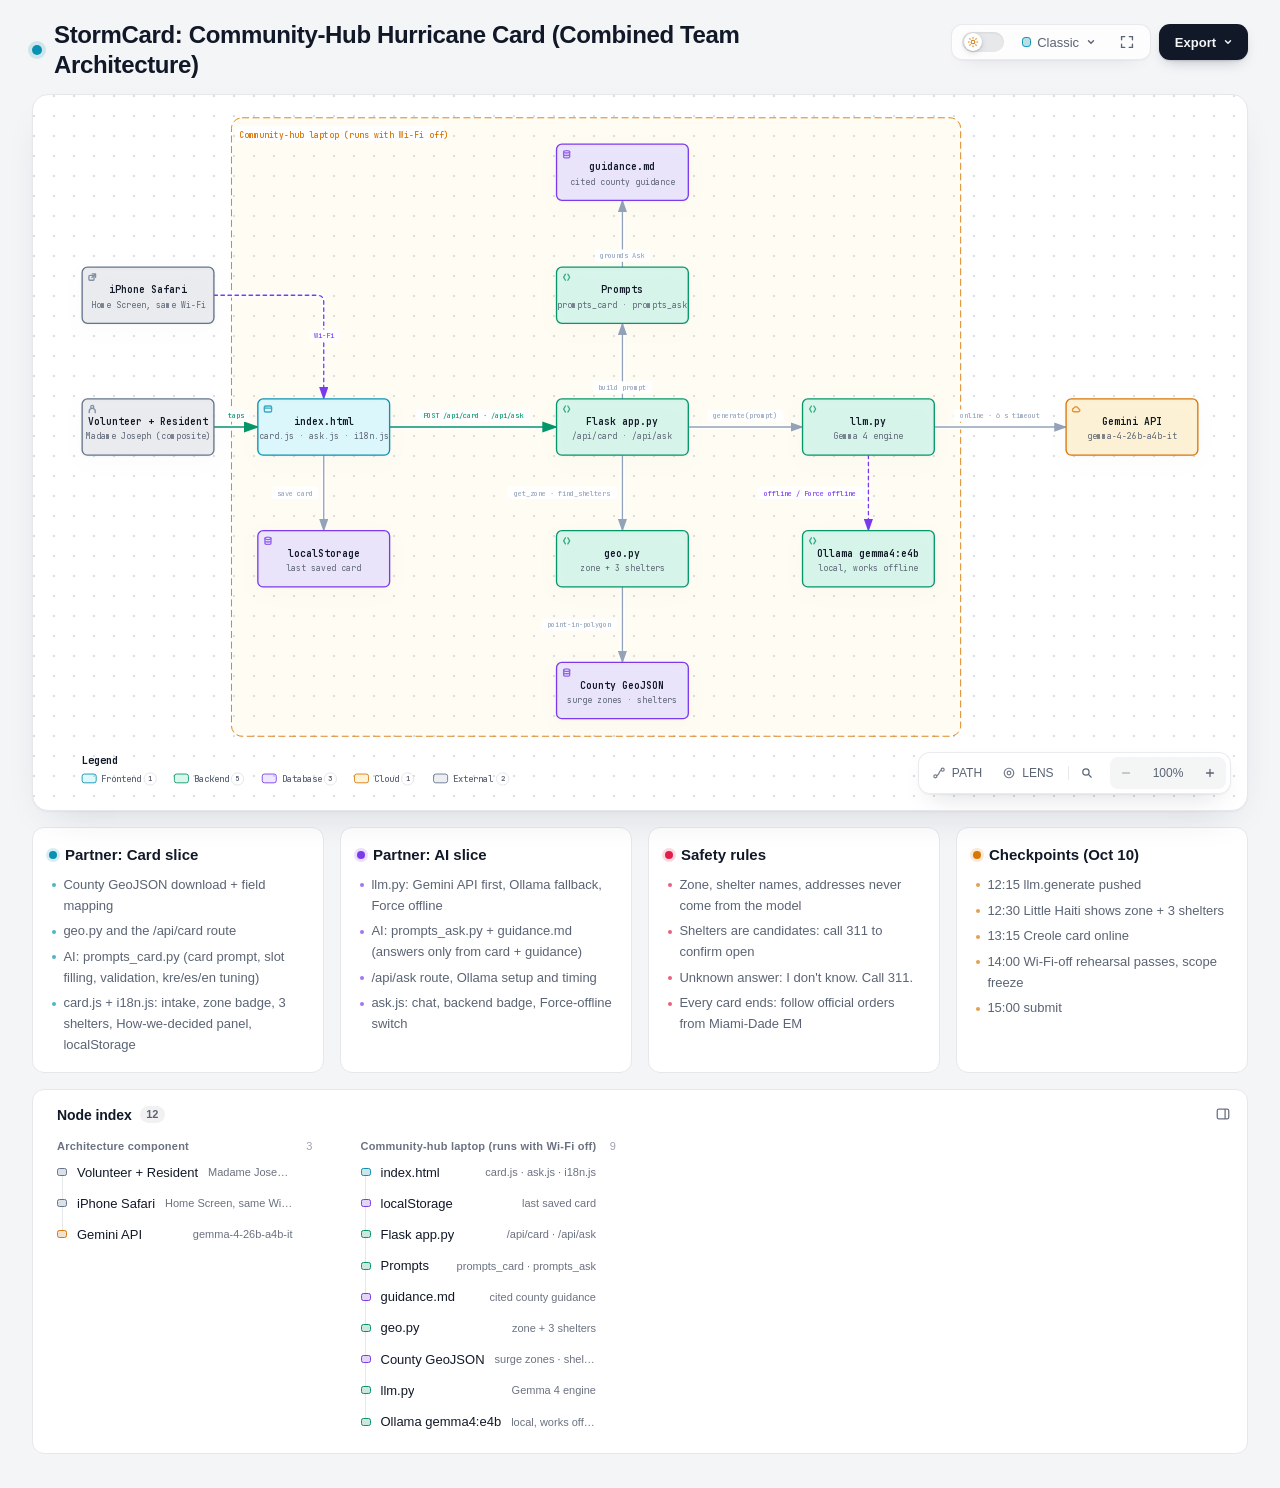
==== docs/architecture/stormcard-architecture.html @ 91142149 "docs: combined team plan with diagrams and Archify architecture Co-Authored-By: Claude Opus 5.5 <nor" ====
<!DOCTYPE html>
<html lang="en" data-theme="dark" data-preset="classic">
<head>
  <meta charset="UTF-8">
  <meta name="viewport" content="width=device-width, initial-scale=1.0">
  <meta name="generator" content="archify 3.0.1">
  <meta name="archify-reader-contract" content="declared-wide-v1">
  <title>StormCard: Community-Hub Hurricane Card (Combined Team Architecture) Diagram</title>
  <script>
    // Resolve the theme before first paint so light-preference users don't
    // see a dark flash. The toolbar script below re-applies with UI state.
    (function () {
      try {
        var theme = null;
        try {
          var param = new URLSearchParams(window.location.search).get('theme');
          if (param === 'light' || param === 'dark') theme = param;
          if (new URLSearchParams(window.location.search).get('embed') === '1') {
            document.documentElement.setAttribute('data-embed', 'true');
          }
          if (new URLSearchParams(window.location.search).get('present') === '1') {
            document.documentElement.setAttribute('data-present', 'true');
          }
        } catch (_) {}
        if (!theme) {
          try { theme = localStorage.getItem('archify-theme'); } catch (_) {}
        }
        if (theme !== 'light' && theme !== 'dark') {
          theme = window.matchMedia('(prefers-color-scheme: light)').matches ? 'light' : 'dark';
        }
        document.documentElement.setAttribute('data-theme', theme);
      } catch (_) {}
    })();
  </script>
  <style id="archify-fonts">
/*
JetBrains Mono variable WOFF2 subsets from Google Fonts service revision v24.
These fixed bytes are shared by the viewer and its SVG/raster exports.
No local() source: an installed copy must not override the bundled font.
Uncovered characters (including CJK) still use the system fallback stack.
Upstream: https://github.com/JetBrains/JetBrainsMono

cyrillic-ext    1664 bytes  sha256 9343de2ca5d9549f792e7962375af8efb0f320c7643bfd36c884b5a30e5c396f
cyrillic        8892 bytes  sha256 4995a9a43ac659ec32fcd8b463755cd6a07b31a6e6b3894a6a153b661cf490e2
greek           6800 bytes  sha256 49c3da6c9a2b279b0f1f860f5cfb1f5dc38d88a5c7be9c9b1837bbc4e3db6111
vietnamese      5872 bytes  sha256 d44eb1936043a56038eb02dd70b243f379bef65783f94ec12f277550720411f1
latin-ext      11596 bytes  sha256 9c38cb2d0d2d93c1ee6e21fa78db76f13ea7e15e15cc64214c7ca89b6aaa35c4
latin          31340 bytes  sha256 2c32b9b3ee358c119e210f6f5195f9bd34894d78a785ff2e95d60e718e400af4

Copyright 2020 The JetBrains Mono Project Authors (https://github.com/JetBrains/JetBrainsMono)

This Font Software is licensed under the SIL Open Font License, Version 1.1.
This license is copied below, and is also available with a FAQ at:
https://openfontlicense.org


-----------------------------------------------------------
SIL OPEN FONT LICENSE Version 1.1 - 26 February 2007
-----------------------------------------------------------

PREAMBLE
The goals of the Open Font License (OFL) are to stimulate worldwide
development of collaborative font projects, to support the font creation
efforts of academic and linguistic communities, and to provide a free and
open framework in which fonts may be shared and improved in partnership
with others.

The OFL allows the licensed fonts to be used, studied, modified and
redistributed freely as long as they are not sold by themselves. The
fonts, including any derivative works, can be bundled, embedded,
redistributed and/or sold with any software provided that any reserved
names are not used by derivative works. The fonts and derivatives,
however, cannot be released under any other type of license. The
requirement for fonts to remain under this license does not apply
to any document created using the fonts or their derivatives.

DEFINITIONS
"Font Software" refers to the set of files released by the Copyright
Holder(s) under this license and clearly marked as such. This may
include source files, build scripts and documentation.

"Reserved Font Name" refers to any names specified as such after the
copyright statement(s).

"Original Version" refers to the collection of Font Software components as
distributed by the Copyright Holder(s).

"Modified Version" refers to any derivative made by adding to, deleting,
or substituting -- in part or in whole -- any of the components of the
Original Version, by changing formats or by porting the Font Software to a
new environment.

"Author" refers to any designer, engineer, programmer, technical
writer or other person who contributed to the Font Software.

PERMISSION & CONDITIONS
Permission is hereby granted, free of charge, to any person obtaining
a copy of the Font Software, to use, study, copy, merge, embed, modify,
redistribute, and sell modified and unmodified copies of the Font
Software, subject to the following conditions:

1) Neither the Font Software nor any of its individual components,
in Original or Modified Versions, may be sold by itself.

2) Original or Modified Versions of the Font Software may be bundled,
redistributed and/or sold with any software, provided that each copy
contains the above copyright notice and this license. These can be
included either as stand-alone text files, human-readable headers or
in the appropriate machine-readable metadata fields within text or
binary files as long as those fields can be easily viewed by the user.

3) No Modified Version of the Font Software may use the Reserved Font
Name(s) unless explicit written permission is granted by the corresponding
Copyright Holder. This restriction only applies to the primary font name as
presented to the users.

4) The name(s) of the Copyright Holder(s) or the Author(s) of the Font
Software shall not be used to promote, endorse or advertise any
Modified Version, except to acknowledge the contribution(s) of the
Copyright Holder(s) and the Author(s) or with their explicit written
permission.

5) The Font Software, modified or unmodified, in part or in whole,
must be distributed entirely under this license, and must not be
distributed under any other license. The requirement for fonts to
remain under this license does not apply to any document created
using the Font Software.

TERMINATION
This license becomes null and void if any of the above conditions are
not met.

DISCLAIMER
THE FONT SOFTWARE IS PROVIDED "AS IS", WITHOUT WARRANTY OF ANY KIND,
EXPRESS OR IMPLIED, INCLUDING BUT NOT LIMITED TO ANY WARRANTIES OF
MERCHANTABILITY, FITNESS FOR A PARTICULAR PURPOSE AND NONINFRINGEMENT
OF COPYRIGHT, PATENT, TRADEMARK, OR OTHER RIGHT. IN NO EVENT SHALL THE
COPYRIGHT HOLDER BE LIABLE FOR ANY CLAIM, DAMAGES OR OTHER LIABILITY,
INCLUDING ANY GENERAL, SPECIAL, INDIRECT, INCIDENTAL, OR CONSEQUENTIAL
DAMAGES, WHETHER IN AN ACTION OF CONTRACT, TORT OR OTHERWISE, ARISING
FROM, OUT OF THE USE OR INABILITY TO USE THE FONT SOFTWARE OR FROM
OTHER DEALINGS IN THE FONT SOFTWARE.
*/
    /* cyrillic-ext */
    @font-face { font-family: 'JetBrains Mono'; font-style: normal; font-weight: 400 800; font-display: swap;
      src: url([data-uri]) format('woff2');
      unicode-range: U+0460-052F, U+1C80-1C8A, U+20B4, U+2DE0-2DFF, U+A640-A69F, U+FE2E-FE2F; }
    /* cyrillic */
    @font-face { font-family: 'JetBrains Mono'; font-style: normal; font-weight: 400 800; font-display: swap;
      src: url([data-uri]) format('woff2');
      unicode-range: U+0301, U+0400-045F, U+0490-0491, U+04B0-04B1, U+2116; }
    /* greek */
    @font-face { font-family: 'JetBrains Mono'; font-style: normal; font-weight: 400 800; font-display: swap;
      src: url([data-uri]) format('woff2');
      unicode-range: U+0370-0377, U+037A-037F, U+0384-038A, U+038C, U+038E-03A1, U+03A3-03FF; }
    /* vietnamese */
    @font-face { font-family: 'JetBrains Mono'; font-style: normal; font-weight: 400 800; font-display: swap;
      src: url([data-uri]) format('woff2');
      unicode-range: U+0102-0103, U+0110-0111, U+0128-0129, U+0168-0169, U+01A0-01A1, U+01AF-01B0, U+0300-0301, U+0303-0304, U+0308-0309, U+0323, U+0329, U+1EA0-1EF9, U+20AB; }
    /* latin-ext */
    @font-face { font-family: 'JetBrains Mono'; font-style: normal; font-weight: 400 800; font-display: swap;
      src: url([data-uri]) format('woff2');
      unicode-range: U+0100-02BA, U+02BD-02C5, U+02C7-02CC, U+02CE-02D7, U+02DD-02FF, U+0304, U+0308, U+0329, U+1D00-1DBF, U+1E00-1E9F, U+1EF2-1EFF, U+2020, U+20A0-20AB, U+20AD-20C0, U+2113, U+2C60-2C7F, U+A720-A7FF; }
    /* latin */
    @font-face { font-family: 'JetBrains Mono'; font-style: normal; font-weight: 400 800; font-display: swap;
      src: url([data-uri]) format('woff2');
      unicode-range: U+0000-00FF, U+0131, U+0152-0153, U+02BB-02BC, U+02C6, U+02DA, U+02DC, U+0304, U+0308, U+0329, U+2000-206F, U+20AC, U+2122, U+2191, U+2193, U+2212, U+2215, U+FEFF, U+FFFD; }
  </style>
  <style>
    /* ==========================================================
       THEME VARIABLES — switch by toggling [data-theme] on <html>
       ========================================================== */
    :root,
    [data-theme="dark"] {
      --bg: #020617;
      --grid: #1e293b;
      --canvas-dot: rgba(148, 163, 184, 0.16);
      --text: #ffffff;
      --text-muted: #94a3b8;
      --text-dim: #475569;
      /* UI chrome and menu hints need more contrast than SVG .t-dim accents */
      --text-faint: #7d8da1;

      --panel: rgba(15, 23, 42, 0.5);
      --panel-border: #1e293b;
      --lane-fill: rgba(15, 23, 42, 0.22);
      --lane-stroke: #334155;

      --arrow: #64748b;
      --arrow-emphasis: #34d399;

      /* Opaque mask color used behind semi-transparent component fills
         so the arrows drawn underneath are properly hidden. */
      --mask: #0f172a;

      --frontend-fill:    rgba(8, 51, 68, 0.4);
      --frontend-stroke:  #22d3ee;
      --backend-fill:     rgba(6, 78, 59, 0.4);
      --backend-stroke:   #34d399;
      --database-fill:    rgba(76, 29, 149, 0.4);
      --database-stroke:  #a78bfa;
      --cloud-fill:       rgba(120, 53, 15, 0.3);
      --cloud-stroke:     #fbbf24;
      --security-fill:    rgba(136, 19, 55, 0.4);
      --security-stroke:  #fb7185;
      --messagebus-fill:  rgba(251, 146, 60, 0.3);
      --messagebus-stroke:#fb923c;
      --external-fill:    rgba(30, 41, 59, 0.5);
      --external-stroke:  #94a3b8;

      --toolbar-bg:       rgba(15, 23, 42, 0.8);
      --toolbar-border:   #334155;
      --toolbar-text:     #e2e8f0;
      --toolbar-hover:    rgba(15, 23, 42, 0.95);
      --toolbar-menu-bg:  #0f172a;
    }

    [data-theme="light"] {
      --bg: #f4f5f7;
      --grid: #e9edf2;
      --canvas-dot: #d9dee5;
      --text: #111827;
      --text-muted: #5b6474;
      --text-dim: #9aa3b2;
      --text-faint: #6b7280;

      --panel: #ffffff;
      --panel-border: #e5e7eb;
      --lane-fill: rgba(248, 250, 252, 0.65);
      --lane-stroke: #cbd5e1;

      --arrow: #94a3b8;
      --arrow-emphasis: #059669;

      --mask: #ffffff;

      --frontend-fill: rgba(34, 211, 238, 0.15);
      --frontend-stroke: #0891b2;
      --backend-fill: rgba(52, 211, 153, 0.18);
      --backend-stroke: #059669;
      --database-fill: rgba(167, 139, 250, 0.2);
      --database-stroke: #7c3aed;
      --cloud-fill: rgba(251, 191, 36, 0.18);
      --cloud-stroke: #d97706;
      --security-fill: rgba(251, 113, 133, 0.15);
      --security-stroke: #e11d48;
      --messagebus-fill: rgba(251, 146, 60, 0.15);
      --messagebus-stroke: #ea580c;
      --external-fill: rgba(148, 163, 184, 0.18);
      --external-stroke: #64748b;

      --toolbar-bg:       rgba(255, 255, 255, 0.92);
      --toolbar-border:   #cbd5e1;
      --toolbar-text:     #334155;
      --toolbar-hover:    #ffffff;
      --toolbar-menu-bg:  #ffffff;
    }

    /* ==========================================================
       SIGNAL FLOW — an opt-in, motion-forward visual preset.
       The variables also target a standalone exported SVG, whose
       root carries data-preset and data-theme directly.
       ========================================================== */
    [data-preset="signal-flow"][data-theme="dark"] {
      --bg: #030711;
      --grid: #15233a;
      --panel: rgba(6, 14, 28, 0.78);
      --panel-border: #1d3350;
      --lane-fill: rgba(9, 22, 40, 0.5);
      --lane-stroke: #2c4564;
      --text: #f5fbff;
      --text-muted: #9eb0c7;
      --text-dim: #52667f;
      --text-faint: #7890ad;
      --mask: #07101e;
      --frontend-fill: rgba(6, 182, 212, 0.14);
      --frontend-stroke: #67e8f9;
      --backend-fill: rgba(16, 185, 129, 0.14);
      --backend-stroke: #5eead4;
      --database-fill: rgba(139, 92, 246, 0.16);
      --database-stroke: #c4b5fd;
      --cloud-fill: rgba(245, 158, 11, 0.13);
      --cloud-stroke: #fcd34d;
      --security-fill: rgba(244, 63, 94, 0.13);
      --security-stroke: #fda4af;
      --messagebus-fill: rgba(249, 115, 22, 0.13);
      --messagebus-stroke: #fdba74;
      --external-fill: rgba(71, 85, 105, 0.24);
      --external-stroke: #a5b4c7;
      --arrow: #7890ad;
      --arrow-emphasis: #2dd4bf;
      --toolbar-bg: rgba(7, 16, 30, 0.86);
      --toolbar-border: #29415f;
      --toolbar-menu-bg: #07101e;
    }

    [data-preset="signal-flow"][data-theme="light"] {
      --bg: #f4f9fc;
      --grid: #d4e5ee;
      --panel: rgba(255, 255, 255, 0.82);
      --panel-border: #bfd5e2;
      --lane-fill: rgba(232, 243, 248, 0.62);
      --lane-stroke: #a9c5d5;
      --text: #102638;
      --text-muted: #587287;
      --text-dim: #8aa2b4;
      --text-faint: #668397;
      --mask: #ffffff;
      --frontend-fill: rgba(6, 182, 212, 0.09);
      --frontend-stroke: #0789a1;
      --backend-fill: rgba(5, 150, 105, 0.09);
      --backend-stroke: #087f69;
      --database-fill: rgba(124, 58, 237, 0.09);
      --database-stroke: #7254c7;
      --cloud-fill: rgba(217, 119, 6, 0.08);
      --cloud-stroke: #b9670b;
      --security-fill: rgba(225, 29, 72, 0.08);
      --security-stroke: #c53a59;
      --messagebus-fill: rgba(234, 88, 12, 0.08);
      --messagebus-stroke: #c65f27;
      --external-fill: rgba(100, 116, 139, 0.1);
      --external-stroke: #607a8c;
      --arrow: #7b97aa;
      --arrow-emphasis: #0d9488;
    }

    /* ==========================================================
       BLUEPRINT — a review-first drafting preset for deployment,
       infrastructure, and technical design documentation. It keeps
       the same semantic palette and geometry while trading glow for
       precise grid contrast, squared materials, and drafting marks.
       ========================================================== */
    [data-preset="blueprint"][data-theme="dark"] {
      --bg: #06131f;
      --grid: #17425a;
      --panel: rgba(7, 27, 43, 0.9);
      --panel-border: #27627f;
      --lane-fill: rgba(10, 43, 66, 0.36);
      --lane-stroke: #34799a;
      --text: #e3f6ff;
      --text-muted: #91b8ca;
      --text-dim: #557e92;
      --text-faint: #739caf;
      --mask: #0a2031;
      --frontend-fill: rgba(26, 157, 193, 0.14);
      --frontend-stroke: #66d9ef;
      --backend-fill: rgba(31, 155, 124, 0.13);
      --backend-stroke: #69dfbd;
      --database-fill: rgba(120, 105, 196, 0.14);
      --database-stroke: #b4a8ff;
      --cloud-fill: rgba(197, 145, 43, 0.13);
      --cloud-stroke: #ffd166;
      --security-fill: rgba(199, 76, 104, 0.13);
      --security-stroke: #ff8da1;
      --messagebus-fill: rgba(207, 112, 49, 0.13);
      --messagebus-stroke: #ffad66;
      --external-fill: rgba(84, 119, 139, 0.18);
      --external-stroke: #a7cad9;
      --arrow: #78a3b7;
      --arrow-emphasis: #64dfc1;
      --toolbar-bg: rgba(7, 28, 45, 0.92);
      --toolbar-border: #34799a;
      --toolbar-text: #d8f3ff;
      --toolbar-hover: rgba(18, 58, 83, 0.95);
      --toolbar-menu-bg: #0a2031;
    }

    [data-preset="blueprint"][data-theme="light"] {
      --bg: #edf7fa;
      --grid: #b5d5e1;
      --panel: rgba(249, 253, 255, 0.94);
      --panel-border: #78aabd;
      --lane-fill: rgba(210, 232, 240, 0.42);
      --lane-stroke: #83b2c4;
      --text: #123344;
      --text-muted: #4e7486;
      --text-dim: #86a6b4;
      --text-faint: #668c9d;
      --mask: #f9fdff;
      --frontend-fill: rgba(8, 145, 178, 0.08);
      --frontend-stroke: #087f9c;
      --backend-fill: rgba(5, 128, 101, 0.08);
      --backend-stroke: #08755f;
      --database-fill: rgba(100, 75, 180, 0.08);
      --database-stroke: #6757a8;
      --cloud-fill: rgba(181, 120, 15, 0.08);
      --cloud-stroke: #a86609;
      --security-fill: rgba(190, 48, 80, 0.07);
      --security-stroke: #b32f50;
      --messagebus-fill: rgba(196, 81, 22, 0.07);
      --messagebus-stroke: #b65120;
      --external-fill: rgba(79, 112, 128, 0.08);
      --external-stroke: #506f7e;
      --arrow: #6d93a5;
      --arrow-emphasis: #087f69;
      --toolbar-bg: rgba(247, 252, 254, 0.94);
      --toolbar-border: #8ab5c5;
      --toolbar-text: #294f61;
      --toolbar-hover: #ffffff;
      --toolbar-menu-bg: #f9fdff;
    }

    /* ==========================================================
       EDITORIAL — a warm, publication-minded preset for design
       reviews, launch notes, and documentation. The diagram keeps
       the same semantic palette and exact geometry, but trades
       software chrome for paper, ink, ruled structure, and one
       restrained vermilion accent.
       ========================================================== */
    [data-preset="editorial"][data-theme="dark"] {
      --bg: #181611;
      --grid: #39342a;
      --panel: rgba(35, 31, 24, 0.96);
      --panel-border: #625a4a;
      --lane-fill: rgba(52, 46, 35, 0.46);
      --lane-stroke: #726957;
      --text: #f4eddf;
      --text-muted: #b9ae9b;
      --text-dim: #776e60;
      --text-faint: #9d917e;
      --mask: #231f18;
      --frontend-fill: rgba(43, 133, 142, 0.16);
      --frontend-stroke: #7fc6c7;
      --backend-fill: rgba(63, 132, 92, 0.16);
      --backend-stroke: #8fc29e;
      --database-fill: rgba(117, 91, 141, 0.17);
      --database-stroke: #c0a4d0;
      --cloud-fill: rgba(170, 119, 49, 0.16);
      --cloud-stroke: #d8ad68;
      --security-fill: rgba(157, 69, 65, 0.17);
      --security-stroke: #df9085;
      --messagebus-fill: rgba(174, 79, 42, 0.16);
      --messagebus-stroke: #df946f;
      --external-fill: rgba(126, 115, 96, 0.18);
      --external-stroke: #b8ad99;
      --arrow: #948978;
      --arrow-emphasis: #dd6b3d;
      --toolbar-bg: rgba(35, 31, 24, 0.92);
      --toolbar-border: #625a4a;
      --toolbar-text: #eee5d5;
      --toolbar-hover: #302a20;
      --toolbar-menu-bg: #231f18;
    }

    [data-preset="editorial"][data-theme="light"] {
      --bg: #f2eee5;
      --grid: #d8d0c2;
      --panel: rgba(251, 248, 241, 0.97);
      --panel-border: #c4b9a6;
      --lane-fill: rgba(229, 221, 207, 0.42);
      --lane-stroke: #b8aa94;
      --text: #242018;
      --text-muted: #6f6658;
      --text-dim: #a09788;
      --text-faint: #817767;
      --mask: #fbf8f1;
      --frontend-fill: rgba(31, 117, 126, 0.09);
      --frontend-stroke: #287e84;
      --backend-fill: rgba(42, 119, 75, 0.09);
      --backend-stroke: #397b53;
      --database-fill: rgba(105, 75, 130, 0.09);
      --database-stroke: #765d86;
      --cloud-fill: rgba(157, 103, 31, 0.1);
      --cloud-stroke: #9a671f;
      --security-fill: rgba(153, 58, 52, 0.09);
      --security-stroke: #9e463f;
      --messagebus-fill: rgba(182, 70, 27, 0.09);
      --messagebus-stroke: #ad4b25;
      --external-fill: rgba(101, 91, 75, 0.09);
      --external-stroke: #746b5e;
      --arrow: #8a806f;
      --arrow-emphasis: #bb4c23;
      --toolbar-bg: rgba(251, 248, 241, 0.94);
      --toolbar-border: #c4b9a6;
      --toolbar-text: #40392f;
      --toolbar-hover: #fffdf8;
      --toolbar-menu-bg: #fbf8f1;
    }

    * { margin: 0; padding: 0; box-sizing: border-box; }

    body {
      --archify-page-top: 2rem;
      font-family: -apple-system, BlinkMacSystemFont, 'Segoe UI', 'PingFang SC', 'Hiragino Sans GB', 'Microsoft YaHei', 'Noto Sans CJK SC', 'Noto Sans', Roboto, 'Helvetica Neue', Arial, sans-serif;
      -webkit-font-smoothing: antialiased;
      background: var(--bg);
      min-height: 100vh;
      padding: var(--archify-page-top) 2rem 2rem;
      color: var(--text);
      /* Theme surfaces change together; animating the page background leaves it
         visibly out of sync with the SVG and panel for the first 200ms. */
    }

    html[data-preset="signal-flow"] body {
      background-image:
        radial-gradient(circle at 18% -8%, rgba(34, 211, 238, 0.14), transparent 34rem),
        radial-gradient(circle at 92% 18%, rgba(139, 92, 246, 0.12), transparent 30rem);
      background-attachment: fixed;
    }
    html[data-preset="signal-flow"][data-theme="light"] body {
      background-image:
        radial-gradient(circle at 18% -8%, rgba(6, 182, 212, 0.12), transparent 34rem),
        radial-gradient(circle at 92% 18%, rgba(139, 92, 246, 0.08), transparent 30rem);
    }
    html[data-preset="blueprint"] body {
      background-image:
        linear-gradient(var(--grid) 1px, transparent 1px),
        linear-gradient(90deg, var(--grid) 1px, transparent 1px);
      background-size: 32px 32px;
      background-position: -1px -1px;
      background-attachment: fixed;
    }
    html[data-preset="editorial"] body {
      background-image:
        linear-gradient(90deg, transparent 0, transparent 5.4rem, color-mix(in srgb, var(--security-stroke) 18%, transparent) 5.4rem, color-mix(in srgb, var(--security-stroke) 18%, transparent) calc(5.4rem + 1px), transparent calc(5.4rem + 1px)),
        repeating-linear-gradient(0deg, transparent 0, transparent 31px, color-mix(in srgb, var(--grid) 36%, transparent) 31px, color-mix(in srgb, var(--grid) 36%, transparent) 32px);
      background-attachment: fixed;
    }

    /* Gallery/embed mode keeps the generated artifact as the source of truth
       while presenting only its diagram surface inside a proof card. */
    html[data-embed="true"] body {
      min-height: 0;
      padding: 0;
      overflow: hidden;
      background: var(--bg);
      background-image: none;
    }
    html[data-embed="true"] .toolbar,
    html[data-embed="true"] .header,
    html[data-embed="true"] .cards,
    html[data-embed="true"] .diagram-nav,
    html[data-embed="true"] .overview-map,
    html[data-embed="true"] .focus-chip,
    html[data-embed="true"] .route-probe,
    html[data-embed="true"] .semantic-lens,
    html[data-embed="true"] .diagram-guide,
    html[data-embed="true"] .node-finder,
    html[data-embed="true"] .node-outline { display: none !important; }
    html[data-embed="true"] .container { max-width: none; }
    html[data-embed="true"] .diagram-container {
      padding: 0.5rem;
      border: 0;
      border-radius: 0;
      box-shadow: none;
    }
    html[data-embed="true"] .diagram-container svg { min-width: 0; }

    /* Presentation Stage is a viewer-only layer: it gives the live diagram
       the viewport while keeping guided views, theme, focus, and exports real.
       Embed mode wins when both query parameters are present. */
    html[data-present="true"]:not([data-embed="true"]) body {
      --archify-page-top: 1rem;
      height: 100dvh;
      min-height: 0;
      padding: 1rem;
      overflow: hidden;
    }
    html[data-present="true"]:not([data-embed="true"]) .container {
      display: flex;
      flex-direction: column;
      gap: 0.75rem;
      width: 100%;
      max-width: none;
      height: calc(100dvh - 2rem);
    }
    html[data-present="true"]:not([data-embed="true"]) .header {
      flex: none;
      min-width: 0;
      margin: 0;
      padding-right: 23rem;
    }
    html[data-present="true"]:not([data-embed="true"]) .header-row { margin-bottom: 0.25rem; }
    html[data-present="true"]:not([data-embed="true"]) .subtitle {
      overflow: hidden;
      text-overflow: ellipsis;
      white-space: nowrap;
    }

    html[data-present="true"]:not([data-embed="true"]) .diagram-container {
      display: flex;
      flex: 1 1 auto;
      align-items: center;
      justify-content: center;
      min-height: 0;
      padding: 0.75rem;
      padding-bottom: calc(0.75rem + var(--archify-nav-reserve));
    }
    html[data-present="true"]:not([data-embed="true"]) .diagram-container > svg {
      flex: 1 1 auto;
      height: 100%;
      min-height: 0;
      width: 100%;
      min-width: 0;
    }
    html[data-present="true"]:not([data-embed="true"]) .cards { display: none; }
    html[data-present="true"]:not([data-embed="true"]) #btn-present {
      border-color: var(--frontend-stroke);
      color: var(--frontend-stroke);
    }

    /* The reader owns only the outer scale. Wide diagrams and measured tall workflows keep one authored
       SVG/viewBox while the runtime chooses a desktop width from the actual
       vertical budget. This avoids device-specific files and breakpoint
       jumps between a laptop and a tall monitor. */
    .container {
      width: 100%;
      max-width: var(--archify-reader-width, 1440px);
      margin: 0 auto;
    }
    html[data-reader-narrow="true"]:not([data-present="true"]) .diagram-container > svg {
      min-width: 0;
      max-width: var(--archify-diagram-max-width);
      margin-inline: auto;
    }
    @media (min-width: 768px) and (max-height: 920px) {
      .header { margin-bottom: 1rem; }
      .diagram-container { padding: 1rem; }
      .cards { margin-top: 1rem; }
      .card { padding: 1rem; }
    }

    .header { margin-bottom: 1.5rem; padding-right: 29.5rem; }

    html[data-preset="signal-flow"] .header,
    html[data-preset="blueprint"] .header,
    html[data-preset="editorial"] .header { padding-right: 29.5rem; }

    .header-row {
      display: flex;
      align-items: center;
      gap: 0.75rem;
      min-height: 2.75rem;
      margin-bottom: 0.25rem;
    }

    .pulse-dot {
      flex: none;
      width: 10px;
      height: 10px;
      background: var(--frontend-stroke);
      border-radius: 50%;
      box-shadow: 0 0 0 4px color-mix(in srgb, var(--frontend-stroke) 16%, transparent);
      animation: none;
    }

    html[data-motion-capable="true"] .pulse-dot { animation: pulse 2s infinite; }

    @keyframes pulse {
      0%, 100% { opacity: 1; }
      50% { opacity: 0.5; }
    }

    h1 {
      font-size: 1.5rem;
      font-weight: 650;
      line-height: 1.25;
      letter-spacing: -0.015em;
    }

    .subtitle {
      color: var(--text-muted);
      font-size: 0.875rem;
      line-height: 1.55;
      margin-left: 1.375rem;
    }

    html[data-preset="signal-flow"] .header-row::after {
      content: attr(data-preset-badge-signal-flow);
      flex: none;
      margin-left: 0.25rem;
      color: var(--frontend-stroke);
      border: 1px solid var(--frontend-stroke);
      border-radius: 999px;
      padding: 0.28rem 0.6rem;
      font-size: 0.625rem;
      letter-spacing: 0.12em;
      opacity: 0.82;
      box-shadow: 0 0 20px rgba(34, 211, 238, 0.12);
      white-space: nowrap;
    }

    html[data-preset="blueprint"] .pulse-dot {
      width: 10px;
      height: 10px;
      border: 1px solid var(--frontend-stroke);
      border-radius: 1px;
      background: transparent;
      box-shadow: inset 0 0 0 2px var(--bg);
      transform: rotate(45deg);
      animation: none;
    }
    html[data-preset="blueprint"] .header-row::after {
      content: attr(data-preset-badge-blueprint);
      flex: none;
      margin-left: 0.25rem;
      padding: 0.28rem 0.55rem;
      border-top: 1px solid var(--frontend-stroke);
      border-bottom: 1px solid var(--frontend-stroke);
      color: var(--frontend-stroke);
      font-size: 0.5625rem;
      font-weight: 700;
      letter-spacing: 0.14em;
      white-space: nowrap;
    }

    html[data-preset="editorial"] h1,
    html[data-preset="editorial"] .card h3 {
      font-family: Georgia, 'Times New Roman', 'Songti SC', STSong, serif;
      letter-spacing: -0.02em;
    }
    html[data-preset="editorial"] h1 { font-size: 1.72rem; font-weight: 600; }
    html[data-preset="editorial"] .pulse-dot {
      width: 9px;
      height: 9px;
      border: 1px solid var(--arrow-emphasis);
      border-radius: 0;
      background: var(--arrow-emphasis);
      box-shadow: 0 0 0 3px color-mix(in srgb, var(--arrow-emphasis) 14%, transparent);
      transform: rotate(45deg);
      animation: none;
    }
    html[data-preset="editorial"] .header-row::after {
      content: attr(data-preset-badge-editorial);
      flex: none;
      margin-left: 0.25rem;
      padding: 0.32rem 0 0.24rem;
      border-bottom: 2px solid var(--arrow-emphasis);
      color: var(--arrow-emphasis);
      font-family: Georgia, 'Times New Roman', serif;
      font-size: 0.625rem;
      font-style: italic;
      font-weight: 600;
      letter-spacing: 0.08em;
      white-space: nowrap;
    }

    .diagram-container {
      --archify-nav-reserve: 0px;
      background: var(--panel);
      border-radius: 1rem;
      border: 1px solid var(--panel-border);
      box-shadow: 0 1px 2px rgba(15, 23, 42, 0.04), 0 16px 40px -20px rgba(15, 23, 42, 0.18);
      padding: 1.5rem;
      padding-bottom: calc(1.5rem + var(--archify-nav-reserve));
      overflow: hidden;
      position: relative;
    }

    html[data-preset="signal-flow"] .diagram-container {
      position: relative;
      overflow: hidden;
      background: linear-gradient(180deg, rgba(8, 20, 38, 0.82), rgba(3, 8, 18, 0.94));
      box-shadow: inset 0 1px 0 rgba(255, 255, 255, 0.04), 0 28px 80px rgba(0, 0, 0, 0.34);
    }
    html[data-preset="signal-flow"][data-theme="light"] .diagram-container {
      background: linear-gradient(180deg, rgba(255, 255, 255, 0.9), rgba(237, 246, 250, 0.94));
      box-shadow: inset 0 1px 0 rgba(255, 255, 255, 0.72), 0 24px 60px rgba(45, 78, 99, 0.12);
    }
    html[data-preset="blueprint"] .diagram-container {
      border-color: var(--panel-border);
      border-radius: 0.35rem;
      background: var(--panel);
      box-shadow:
        inset 0 0 0 1px color-mix(in srgb, var(--panel-border) 34%, transparent),
        0 18px 48px rgba(0, 0, 0, 0.16);
    }
    html[data-preset="blueprint"] .diagram-container::after {
      content: "";
      position: absolute;
      z-index: 10;
      inset: 0.7rem;
      pointer-events: none;
      background:
        linear-gradient(var(--frontend-stroke), var(--frontend-stroke)) left top / 1.35rem 1px no-repeat,
        linear-gradient(var(--frontend-stroke), var(--frontend-stroke)) left top / 1px 1.35rem no-repeat,
        linear-gradient(var(--frontend-stroke), var(--frontend-stroke)) right top / 1.35rem 1px no-repeat,
        linear-gradient(var(--frontend-stroke), var(--frontend-stroke)) right top / 1px 1.35rem no-repeat,
        linear-gradient(var(--frontend-stroke), var(--frontend-stroke)) left bottom / 1.35rem 1px no-repeat,
        linear-gradient(var(--frontend-stroke), var(--frontend-stroke)) left bottom / 1px 1.35rem no-repeat,
        linear-gradient(var(--frontend-stroke), var(--frontend-stroke)) right bottom / 1.35rem 1px no-repeat,
        linear-gradient(var(--frontend-stroke), var(--frontend-stroke)) right bottom / 1px 1.35rem no-repeat;
      opacity: 0.58;
    }
    html[data-preset="editorial"] .diagram-container {
      overflow: hidden;
      border-color: var(--panel-border);
      border-radius: 0.38rem;
      background:
        linear-gradient(90deg, color-mix(in srgb, var(--security-fill) 58%, transparent), transparent 12%),
        var(--panel);
      box-shadow:
        0 1px 0 color-mix(in srgb, var(--text) 6%, transparent),
        0 18px 48px color-mix(in srgb, #000 19%, transparent);
    }
    html[data-preset="editorial"] .diagram-container::after {
      position: absolute;
      z-index: 10;
      top: 0.72rem;
      right: 1.25rem;
      padding: 0.2rem 0.52rem;
      border: 1px solid var(--panel-border);
      background: var(--panel);
      color: var(--arrow-emphasis);
      content: attr(data-preset-badge-editorial-plate);
      font-family: Georgia, 'Times New Roman', serif;
      font-size: 0.52rem;
      font-style: italic;
      font-weight: 600;
      letter-spacing: 0.09em;
      pointer-events: none;
    }
    html[data-embed="true"][data-preset="editorial"] .diagram-container::after { display: none; }
    html[data-motion-capable="true"][data-preset="signal-flow"][data-ambient-motion="running"] .diagram-container::before {
      content: "";
      position: absolute;
      inset: 0;
      pointer-events: none;
      background: linear-gradient(115deg, transparent 28%, rgba(103, 232, 249, 0.035) 48%, transparent 68%);
      transform: translateX(-70%);
      animation: archify-signal-scan 4.8s ease-in-out 1 both;
    }

    /* Motion Governor gives the reader a real static state and gives the
       strongest semantic action the only motion budget. Atmosphere resets to
       its authored base instead of freezing mid-cycle. Static artifacts never
       start a decorative pulse or scan. */
    html:not([data-motion-capable="true"]) svg[data-animation="trace"] [data-animate] {
      animation: none !important;
    }
    html:not([data-motion-capable="true"]) svg[data-animation="trace"] [data-graph-role="automatic-crossover"]:has(> [data-animate="edge"]) > [data-graph-role="automatic-crossover-underlay"] {
      animation: none !important;
    }
    html[data-motion="still"] .pulse-dot,
    html[data-motion="still"] .diagram-container::before,
    html[data-motion="still"] svg[data-animation="trace"] [data-animate],
    html[data-motion-owner] .pulse-dot,
    html[data-motion-owner] .diagram-container::before,
    html[data-motion-owner] svg[data-animation="trace"] [data-animate],
    html[data-embed="true"] .pulse-dot,
    html[data-embed="true"] .diagram-container::before,
    html[data-share-playback="true"] .pulse-dot,
    html[data-share-playback="true"] .diagram-container::before,
    html[data-document-hidden="true"] .pulse-dot,
    html[data-document-hidden="true"] .diagram-container::before,
    html[data-document-hidden="true"] svg[data-animation="trace"] [data-animate],
    html[data-motion="still"] svg[data-animation="trace"] [data-graph-role="automatic-crossover"]:has(> [data-animate="edge"]) > [data-graph-role="automatic-crossover-underlay"],
    html[data-motion-owner] svg[data-animation="trace"] [data-graph-role="automatic-crossover"]:has(> [data-animate="edge"]) > [data-graph-role="automatic-crossover-underlay"],
    html[data-embed="true"] svg[data-animation="trace"] [data-graph-role="automatic-crossover"]:has(> [data-animate="edge"]) > [data-graph-role="automatic-crossover-underlay"],
    html[data-share-playback="true"] svg[data-animation="trace"] [data-graph-role="automatic-crossover"]:has(> [data-animate="edge"]) > [data-graph-role="automatic-crossover-underlay"],
    html[data-document-hidden="true"] svg[data-animation="trace"] [data-graph-role="automatic-crossover"]:has(> [data-animate="edge"]) > [data-graph-role="automatic-crossover-underlay"] {
      animation: none !important;
    }
    html[data-motion="still"] .diagram-container::before,
    html[data-motion-owner] .diagram-container::before,
    html[data-embed="true"] .diagram-container::before,
    html[data-share-playback="true"] .diagram-container::before {
      opacity: 0;
    }
    html[data-motion="still"] .intent-trace-flow,
    html[data-motion="still"] .route-probe-flow,
    html[data-motion="still"] .route-journey-flow,
    html[data-motion="still"] .semantic-lens-flow,
    html[data-motion="still"] .diagram-guide,
    html[data-motion="still"] .overview-map-live,
    html[data-document-hidden="true"] .intent-trace-flow,
    html[data-document-hidden="true"] .route-probe-flow,
    html[data-document-hidden="true"] .route-journey-flow,
    html[data-document-hidden="true"] .semantic-lens-flow,
    html[data-document-hidden="true"] .diagram-guide,
    html[data-document-hidden="true"] .overview-map-live {
      animation: none !important;
    }

    html[data-motion="still"] .intent-trace-flow,
    html[data-motion="still"] .route-probe-flow {
      stroke-dasharray: none;
      stroke-dashoffset: 0;
      opacity: 0.72;
    }
    html[data-motion="still"] .route-journey-overlay,
    html[data-document-hidden="true"] .route-journey-overlay { display: none !important; }
    html[data-motion="still"] .relationship-pulse-overlay { display: none !important; }

    html[data-motion="still"] svg [data-node-id],
    html[data-motion="still"] svg [data-edge-from],
    html[data-motion="still"] svg [data-detail],
    html[data-motion="still"] svg [data-detail-anchor],
    html[data-motion="still"] svg [data-legend-hit],
    html[data-motion="still"] svg {
      transition: none !important;
    }

    svg {
      font-family: 'JetBrains Mono', ui-monospace, SFMono-Regular, Menlo, Consolas, 'DejaVu Sans Mono', 'Liberation Mono', 'Noto Sans Mono CJK SC', 'PingFang SC', 'Hiragino Sans GB', 'Microsoft YaHei', monospace;
      width: 100%;
      min-width: min(900px, 100%);
      display: block;
      transform-origin: 0 0;
      transition: transform 0.18s ease;
    }

    .diagram-container.is-camera-moving svg {
      transition: transform 0.42s cubic-bezier(0.22, 1, 0.36, 1);
    }
    .diagram-container.is-camera-transaction svg { transition: none; }
    .diagram-container.is-pannable { cursor: grab; }
    .diagram-container.is-panning { cursor: grabbing; user-select: none; }
    .diagram-container.is-panning svg { transition: none; }

    .diagram-nav {
      position: absolute;
      right: 1rem;
      bottom: 1rem;
      z-index: 12;
      translate: 0 calc(-1 * var(--archify-dock-lift, 0px));
      display: inline-flex;
      align-items: center;
      max-width: calc(100% - 2rem);
      padding: 0.25rem;
      gap: 0.0625rem;
      overflow-x: auto;
      border: 1px solid color-mix(in srgb, var(--panel-border) 80%, transparent);
      border-radius: 0.75rem;
      background: color-mix(in srgb, var(--panel) 84%, transparent);
      box-shadow: 0 1px 2px rgba(15, 23, 42, 0.05), 0 10px 28px -14px rgba(15, 23, 42, 0.28);
      backdrop-filter: blur(14px) saturate(1.2);
      scrollbar-width: none;
    }
    .diagram-nav::-webkit-scrollbar { display: none; }
    .diagram-nav button,
    .focus-chip button {
      border: 0;
      background: transparent;
      color: var(--toolbar-text);
      font: inherit;
      cursor: pointer;
    }
    .diagram-nav button {
      min-width: 2rem;
      height: 2rem;
      padding: 0 0.4rem;
      border-radius: 0.5rem;
      color: var(--text-muted);
      font-size: 0.75rem;
      font-weight: 500;
      letter-spacing: 0;
      transition: background 0.15s, color 0.15s;
    }
    .diagram-nav button:hover,
    .diagram-nav button:focus-visible {
      color: var(--text);
      background: color-mix(in srgb, var(--text) 6%, transparent);
    }
    .diagram-nav button:hover,
    .diagram-nav button:focus-visible,
    .focus-chip button:hover,
    .focus-chip button:focus-visible { background: var(--toolbar-hover); }
    .diagram-nav button:focus-visible,
    .focus-chip button:focus-visible {
      outline: 2px solid var(--frontend-stroke);
      outline-offset: 1px;
    }
    .diagram-nav button:disabled { opacity: 0.38; cursor: default; }
    /* The Guide stays on the ? shortcut; Map only earns dock space once the
       reader has zoomed past the full diagram (or opened it from the keyboard). */
    .diagram-nav button[hidden] { display: none; }
    .diagram-container:not(.is-pannable) #btn-overview-map:not([data-radar-requested]):not(:focus) { display: none; }
    .diagram-nav button:disabled:hover { background: transparent; }
    .diagram-nav #btn-route-probe,
    .diagram-nav #btn-overview-map,
    .diagram-nav #btn-semantic-lens {
      min-width: auto;
      padding-inline: 0.6rem;
      color: var(--text-muted);
      font-weight: 500;
    }
    .diagram-nav #btn-node-finder,
    .diagram-nav [data-view="out"] {
      position: relative;
      margin-left: 0.375rem;
    }
    .diagram-nav #btn-node-finder::before,
    .diagram-nav [data-view="out"]::before {
      position: absolute;
      top: 0.55rem;
      bottom: 0.55rem;
      left: -0.19rem;
      width: 1px;
      background: color-mix(in srgb, var(--panel-border) 90%, transparent);
      content: "";
      pointer-events: none;
    }
    .diagram-nav-icon {
      display: block;
      width: 0.875rem;
      height: 0.875rem;
      margin: auto;
      background: currentColor;
      -webkit-mask-position: center;
      -webkit-mask-repeat: no-repeat;
      -webkit-mask-size: contain;
      mask-position: center;
      mask-repeat: no-repeat;
      mask-size: contain;
    }
    .diagram-nav-icon.find {
      -webkit-mask-image: url("data:image/svg+xml,%3Csvg xmlns='http://www.w3.org/2000/svg' viewBox='0 0 20 20'%3E%3Ccircle cx='8.5' cy='8.5' r='4.5' fill='none' stroke='black' stroke-width='1.8'/%3E%3Cpath d='m12 12 4 4' fill='none' stroke='black' stroke-width='1.8' stroke-linecap='round'/%3E%3C/svg%3E");
      mask-image: url("data:image/svg+xml,%3Csvg xmlns='http://www.w3.org/2000/svg' viewBox='0 0 20 20'%3E%3Ccircle cx='8.5' cy='8.5' r='4.5' fill='none' stroke='black' stroke-width='1.8'/%3E%3Cpath d='m12 12 4 4' fill='none' stroke='black' stroke-width='1.8' stroke-linecap='round'/%3E%3C/svg%3E");
    }
    .diagram-nav-icon.guide {
      -webkit-mask-image: url("data:image/svg+xml,%3Csvg xmlns='http://www.w3.org/2000/svg' viewBox='0 0 20 20'%3E%3Ccircle cx='10' cy='10' r='7' fill='none' stroke='black' stroke-width='1.7'/%3E%3Cpath d='M7.8 7.3a2.4 2.4 0 014.6.9c0 1.8-2.4 2-2.4 3.7M10 14.9h.01' fill='none' stroke='black' stroke-width='1.7' stroke-linecap='round'/%3E%3C/svg%3E");
      mask-image: url("data:image/svg+xml,%3Csvg xmlns='http://www.w3.org/2000/svg' viewBox='0 0 20 20'%3E%3Ccircle cx='10' cy='10' r='7' fill='none' stroke='black' stroke-width='1.7'/%3E%3Cpath d='M7.8 7.3a2.4 2.4 0 014.6.9c0 1.8-2.4 2-2.4 3.7M10 14.9h.01' fill='none' stroke='black' stroke-width='1.7' stroke-linecap='round'/%3E%3C/svg%3E");
    }
    .diagram-nav-icon.minus {
      -webkit-mask-image: url("data:image/svg+xml,%3Csvg xmlns='http://www.w3.org/2000/svg' viewBox='0 0 20 20'%3E%3Cpath d='M5 10h10' fill='none' stroke='black' stroke-width='1.8' stroke-linecap='round'/%3E%3C/svg%3E");
      mask-image: url("data:image/svg+xml,%3Csvg xmlns='http://www.w3.org/2000/svg' viewBox='0 0 20 20'%3E%3Cpath d='M5 10h10' fill='none' stroke='black' stroke-width='1.8' stroke-linecap='round'/%3E%3C/svg%3E");
    }
    .diagram-nav-icon.plus {
      -webkit-mask-image: url("data:image/svg+xml,%3Csvg xmlns='http://www.w3.org/2000/svg' viewBox='0 0 20 20'%3E%3Cpath d='M10 5v10M5 10h10' fill='none' stroke='black' stroke-width='1.8' stroke-linecap='round'/%3E%3C/svg%3E");
      mask-image: url("data:image/svg+xml,%3Csvg xmlns='http://www.w3.org/2000/svg' viewBox='0 0 20 20'%3E%3Cpath d='M10 5v10M5 10h10' fill='none' stroke='black' stroke-width='1.8' stroke-linecap='round'/%3E%3C/svg%3E");
    }
    .diagram-nav [data-view="reset"] {
      display: inline-flex;
      align-items: center;
      justify-content: center;
      gap: 0.2rem;
      min-width: 3.1rem;
      padding-inline: 0.35rem;
    }
    .diagram-nav [data-view="reset"][data-detail-visible] {
      min-width: 3.8rem;
    }
    .diagram-nav-detail {
      color: color-mix(in srgb, var(--toolbar-text) 52%, transparent);
      font-size: 0.44rem;
      font-weight: 700;
      line-height: 1;
      letter-spacing: 0.07em;
    }
    .diagram-nav-percent {
      color: var(--text-muted);
      font-size: 0.75rem;
      font-weight: 500;
      font-variant-numeric: tabular-nums;
      line-height: 1;
    }
    /* Mode buttons carry a small glyph so the dock reads as one icon language. */
    .diagram-nav #btn-route-probe,
    .diagram-nav #btn-overview-map,
    .diagram-nav #btn-semantic-lens {
      display: inline-flex;
      align-items: center;
      gap: 0.375rem;
      padding-inline: 0.55rem 0.65rem;
    }
    .diagram-nav #btn-route-probe::before,
    .diagram-nav #btn-overview-map::before,
    .diagram-nav #btn-semantic-lens::before {
      flex: none;
      width: 0.875rem;
      height: 0.875rem;
      background: currentColor;
      content: "";
      opacity: 0.85;
      -webkit-mask: var(--nav-glyph) center / contain no-repeat;
      mask: var(--nav-glyph) center / contain no-repeat;
    }
    .diagram-nav #btn-route-probe { --nav-glyph: url("data:image/svg+xml,%3Csvg xmlns='http://www.w3.org/2000/svg' viewBox='0 0 20 20'%3E%3Cg fill='none' stroke='black' stroke-width='1.7' stroke-linecap='round'%3E%3Ccircle cx='4.8' cy='14.8' r='2.2'/%3E%3Ccircle cx='15.2' cy='5.2' r='2.2'/%3E%3Cpath d='M6.9 13.9c3.8-1.4 2.6-6.3 6.2-7.8'/%3E%3C/g%3E%3C/svg%3E"); }
    .diagram-nav #btn-overview-map { --nav-glyph: url("data:image/svg+xml,%3Csvg xmlns='http://www.w3.org/2000/svg' viewBox='0 0 20 20'%3E%3Cg fill='none' stroke='black' stroke-width='1.7' stroke-linejoin='round'%3E%3Cpath d='M2.8 5.4 7.4 3.5l5.2 2 4.6-1.9v11l-4.6 1.9-5.2-2-4.6 1.9z'/%3E%3Cpath d='M7.4 3.5v11M12.6 5.5v11'/%3E%3C/g%3E%3C/svg%3E"); }
    .diagram-nav #btn-semantic-lens { --nav-glyph: url("data:image/svg+xml,%3Csvg xmlns='http://www.w3.org/2000/svg' viewBox='0 0 20 20'%3E%3Cg fill='none' stroke='black' stroke-width='1.7'%3E%3Ccircle cx='10' cy='10' r='6.8'/%3E%3Ccircle cx='10' cy='10' r='2.6'/%3E%3C/g%3E%3C/svg%3E"); }
    /* Zoom out / level / zoom in join into one stepper well. */
    .diagram-nav [data-view="out"],
    .diagram-nav [data-view="reset"],
    .diagram-nav [data-view="in"] {
      border-radius: 0;
      background: color-mix(in srgb, var(--text) 4.5%, transparent);
    }
    .diagram-nav [data-view="out"] { margin-left: 0.375rem; border-radius: 0.5rem 0 0 0.5rem; }
    .diagram-nav [data-view="out"]::before { display: none; }
    .diagram-nav [data-view="reset"],
    .diagram-nav [data-view="in"] { margin-left: -0.0625rem; }
    .diagram-nav [data-view="in"] { border-radius: 0 0.5rem 0.5rem 0; }
    .diagram-nav [data-view="out"]:hover,
    .diagram-nav [data-view="reset"]:hover,
    .diagram-nav [data-view="in"]:hover { background: color-mix(in srgb, var(--text) 9%, transparent); }
    .diagram-nav [data-view="out"]:disabled,
    .diagram-nav [data-view="in"]:disabled { opacity: 1; color: color-mix(in srgb, var(--text-muted) 40%, transparent); }
    .diagram-nav [data-view="out"]:disabled:hover,
    .diagram-nav [data-view="in"]:disabled:hover { background: color-mix(in srgb, var(--text) 4.5%, transparent); }
    .diagram-nav [data-view="reset"] { min-width: 3.25rem; }
    .diagram-container[data-camera-indicator="true"] .diagram-nav-detail,
    .diagram-container[data-camera-indicator="true"] .diagram-nav-percent { color: var(--frontend-stroke); }
    .diagram-nav #btn-diagram-guide[aria-expanded="true"] {
      color: var(--cloud-stroke);
      background: var(--toolbar-hover);
    }

    /* Semantic Radar is a deliberately simplified, viewer-only overview. It
       uses authored node bounds and the live camera viewport rather than
       cloning the canonical SVG, so IDs, filters, animation, and export state
       stay singular and deterministic. */
    .overview-map {
      position: absolute;
      right: 1rem;
      bottom: calc(4.15rem + var(--archify-nav-reserve));
      z-index: 12;
      width: 11.25rem;
      overflow: hidden;
      border: 1px solid color-mix(in srgb, var(--frontend-stroke) 52%, var(--toolbar-border));
      border-radius: 0.78rem;
      background: var(--toolbar-menu-bg);
      color: var(--toolbar-text);
      box-shadow: 0 16px 42px rgba(0, 0, 0, 0.3);
      backdrop-filter: blur(16px);
      font-size: 0.625rem;
    }
    .overview-map[hidden] { display: none; }
    .overview-map[data-docked="true"] {
      position: fixed;
      right: var(--archify-radar-right, 1rem);
      top: var(--archify-radar-top, 1rem);
      bottom: auto;
    }
    .overview-map[data-docked="true"][data-dock-side="left"] {
      right: auto;
      left: var(--archify-radar-left, 1rem);
    }
    html[data-preset="blueprint"] .overview-map { border-radius: 0.28rem; }
    .overview-map-head {
      display: grid;
      grid-template-columns: auto minmax(0, 1fr) auto;
      align-items: center;
      gap: 0.45rem;
      min-height: 2.25rem;
      padding: 0.42rem 0.48rem 0.38rem 0.55rem;
      border-bottom: 1px solid var(--toolbar-border);
      background: linear-gradient(110deg, color-mix(in srgb, var(--frontend-fill) 45%, transparent), transparent 68%);
      cursor: grab;
      touch-action: none;
      user-select: none;
    }
    .overview-map[data-panel-dragging="true"] .overview-map-head { cursor: grabbing; }
    .overview-map[data-placement-invalid="true"] {
      border-color: var(--security-stroke);
      box-shadow: 0 0 0 2px color-mix(in srgb, var(--security-stroke) 34%, transparent), 0 16px 42px rgba(0, 0, 0, 0.3);
    }
    .overview-map[data-compact="true"] {
      width: 7.4rem;
    }
    .overview-map[data-compact="true"] .overview-map-head {
      grid-template-columns: minmax(0, 1fr) auto;
      gap: 0.24rem;
      min-height: 1.5rem;
      padding: 0.05rem 0.16rem 0.05rem 0.32rem;
      border-bottom: 0;
    }
    .overview-map[data-compact="true"] .overview-map-live,
    .overview-map[data-compact="true"] .overview-map-copy,
    .overview-map[data-compact="true"] .overview-map-surface,
    .overview-map[data-compact="true"] .overview-map-hint {
      display: none;
    }
    .overview-map[data-compact="true"] .overview-map-expand { display: inline-flex; }
    .overview-map[data-compact="true"] .overview-map-close {
      width: 1.15rem;
      height: 1.15rem;
      font-size: 0.72rem;
    }
    .overview-map-live {
      width: 0.42rem;
      height: 0.42rem;
      border-radius: 50%;
      background: var(--backend-stroke);
      box-shadow: 0 0 0 0 color-mix(in srgb, var(--backend-stroke) 52%, transparent);
      animation: archify-radar-live 2.4s ease-out infinite;
    }
    .overview-map-copy { min-width: 0; line-height: 1.1; }
    .overview-map-copy strong {
      display: block;
      overflow: hidden;
      color: var(--frontend-stroke);
      font-size: 0.59rem;
      letter-spacing: 0.12em;
      text-transform: uppercase;
      white-space: nowrap;
      text-overflow: ellipsis;
    }
    .overview-map-copy small {
      display: block;
      margin-top: 0.18rem;
      overflow: hidden;
      color: var(--text-faint);
      font-size: 0.52rem;
      letter-spacing: 0.04em;
      white-space: nowrap;
      text-overflow: ellipsis;
    }
    .overview-map-expand {
      display: none;
      align-items: center;
      justify-content: center;
      min-width: 0;
      height: 1.2rem;
      padding: 0 0.34rem;
      overflow: hidden;
      border: 0;
      border-radius: 0.3rem;
      background: transparent;
      color: var(--frontend-stroke);
      font: inherit;
      font-size: 0.49rem;
      font-weight: 700;
      letter-spacing: 0.06em;
      text-transform: uppercase;
      white-space: nowrap;
      cursor: pointer;
    }
    .overview-map-close {
      width: 1.55rem;
      height: 1.55rem;
      padding: 0;
      border: 0;
      border-radius: 0.34rem;
      background: transparent;
      color: var(--toolbar-text);
      font: inherit;
      font-size: 0.9rem;
      cursor: pointer;
    }
    .overview-map-expand:hover,
    .overview-map-expand:focus-visible,
    .overview-map-close:hover,
    .overview-map-close:focus-visible { background: var(--toolbar-hover); }
    .overview-map-expand:focus-visible,
    .overview-map-close:focus-visible,
    .overview-map-surface:focus-visible,
    .overview-map-node:focus-visible {
      outline: 2px solid var(--frontend-stroke);
      outline-offset: 1px;
    }
    .overview-map-surface {
      position: relative;
      height: 7rem;
      margin: 0.42rem;
      overflow: hidden;
      border: 1px solid color-mix(in srgb, var(--panel-border) 72%, transparent);
      border-radius: 0.42rem;
      background:
        linear-gradient(color-mix(in srgb, var(--panel-border) 26%, transparent) 1px, transparent 1px),
        linear-gradient(90deg, color-mix(in srgb, var(--panel-border) 26%, transparent) 1px, transparent 1px),
        color-mix(in srgb, var(--bg) 86%, transparent);
      background-size: 12px 12px;
      cursor: crosshair;
      touch-action: none;
    }
    html[data-preset="blueprint"] .overview-map-surface { border-radius: 0.1rem; }
    .overview-map-surface > svg {
      width: 100%;
      height: 100%;
      min-width: 0;
      transform: none !important;
      transition: none !important;
      display: block;
      overflow: visible;
    }
    .overview-map-node {
      fill: var(--backend-stroke);
      fill-opacity: 0.52;
      stroke: var(--backend-stroke);
      stroke-opacity: 0.86;
      vector-effect: non-scaling-stroke;
      cursor: pointer;
      transition: fill-opacity 140ms ease, stroke-width 140ms ease, filter 140ms ease;
    }
    .overview-map-node[data-kind="frontend"],
    .overview-map-node[data-kind="start"] { fill: var(--frontend-stroke); stroke: var(--frontend-stroke); }
    .overview-map-node[data-kind="database"],
    .overview-map-node[data-kind="success"] { fill: var(--database-stroke); stroke: var(--database-stroke); }
    .overview-map-node[data-kind="cloud"],
    .overview-map-node[data-kind="waiting"] { fill: var(--cloud-stroke); stroke: var(--cloud-stroke); }
    .overview-map-node[data-kind="messagebus"] { fill: var(--messagebus-stroke); stroke: var(--messagebus-stroke); }
    .overview-map-node[data-kind="security"],
    .overview-map-node[data-kind="decision"],
    .overview-map-node[data-kind="failure"] { fill: var(--security-stroke); stroke: var(--security-stroke); }
    .overview-map-node[data-kind="external"],
    .overview-map-node[data-kind="neutral"] { fill: var(--external-stroke); stroke: var(--external-stroke); }
    .overview-map-node[data-radar-active="true"],
    .overview-map-node:hover,
    .overview-map-node:focus-visible {
      fill-opacity: 0.92;
      stroke-width: 2.2;
      filter: drop-shadow(0 0 3px currentColor);
    }
    .overview-map-viewport {
      fill: color-mix(in srgb, var(--frontend-fill) 56%, transparent);
      stroke: var(--frontend-stroke);
      stroke-width: 2;
      vector-effect: non-scaling-stroke;
      pointer-events: none;
      filter: drop-shadow(0 0 3px color-mix(in srgb, var(--frontend-stroke) 54%, transparent));
    }
    .overview-map-hint {
      display: flex;
      justify-content: space-between;
      gap: 0.5rem;
      padding: 0 0.52rem 0.46rem;
      color: var(--text-faint);
      font-size: 0.49rem;
      letter-spacing: 0.06em;
      text-transform: uppercase;
    }
    .diagram-nav #btn-overview-map[aria-expanded="true"] {
      color: var(--frontend-stroke);
      background: color-mix(in srgb, var(--frontend-stroke) 11%, transparent);
    }
    .overview-map-feedback {
      position: absolute;
      right: 1rem;
      bottom: 4.15rem;
      z-index: 13;
      max-width: min(16rem, calc(100% - 2rem));
      padding: 0.38rem 0.55rem;
      border: 1px solid color-mix(in srgb, var(--frontend-stroke) 52%, var(--toolbar-border));
      border-radius: 0.5rem;
      background: var(--toolbar-menu-bg);
      color: var(--toolbar-text);
      box-shadow: 0 8px 24px rgba(0, 0, 0, 0.2);
      font-size: 0.52rem;
      line-height: 1.35;
      pointer-events: none;
    }
    .overview-map-feedback[hidden] { display: none; }
    .focus-chip[data-radar-yielded="true"] { display: none !important; }
    .diagram-nav #btn-route-probe[aria-pressed="true"] {
      color: var(--backend-stroke);
      background: color-mix(in srgb, var(--backend-stroke) 11%, transparent);
    }
    .diagram-nav #btn-semantic-lens[aria-expanded="true"],
    .diagram-nav #btn-semantic-lens[aria-pressed="true"] {
      color: var(--database-stroke);
      background: color-mix(in srgb, var(--database-stroke) 11%, transparent);
    }

    /* Semantic Lens turns the compiled node-kind palette into an analytical
       legend. One kind reveals its real traffic; two kinds compare only their
       direct authored relationships. Geometry and the canonical SVG stay put. */
    .semantic-lens {
      position: absolute;
      right: 1rem;
      bottom: calc(4.15rem + var(--archify-nav-reserve));
      z-index: 24;
      width: min(20rem, calc(100% - 2rem));
      overflow: hidden;
      border: 1px solid color-mix(in srgb, var(--database-stroke) 58%, var(--toolbar-border));
      border-radius: 0.82rem;
      background:
        linear-gradient(135deg, color-mix(in srgb, var(--database-fill) 34%, transparent), transparent 48%),
        var(--toolbar-menu-bg);
      color: var(--toolbar-text);
      box-shadow: 0 18px 52px rgba(0, 0, 0, 0.36);
      backdrop-filter: blur(18px);
      animation: archify-lens-in 180ms cubic-bezier(0.22, 1, 0.36, 1);
    }
    .semantic-lens[hidden] { display: none; }
    .semantic-lens[data-dock-side="left"] { left: 1rem; right: auto; }
    .semantic-lens[data-dock-side="right"] { left: auto; right: 1rem; }
    html[data-preset="blueprint"] .semantic-lens { border-radius: 0.28rem; }
    .semantic-lens-head {
      display: grid;
      grid-template-columns: minmax(0, 1fr) auto;
      align-items: start;
      gap: 0.75rem;
      padding: 0.72rem 0.78rem 0.62rem;
      border-bottom: 1px solid var(--toolbar-border);
    }
    .semantic-lens-eyebrow {
      display: block;
      color: var(--database-stroke);
      font-size: 0.5rem;
      font-weight: 800;
      letter-spacing: 0.16em;
      text-transform: uppercase;
    }
    .semantic-lens-title {
      display: block;
      margin-top: 0.16rem;
      color: var(--text);
      font-size: 0.82rem;
      letter-spacing: -0.02em;
    }
    .semantic-lens-close {
      width: 1.75rem;
      height: 1.75rem;
      padding: 0;
      border: 0;
      border-radius: 0.35rem;
      background: transparent;
      color: var(--toolbar-text);
      font: inherit;
      font-size: 1rem;
      cursor: pointer;
    }
    .semantic-lens-close:hover,
    .semantic-lens-close:focus-visible { background: var(--toolbar-hover); }
    .semantic-lens-instruction {
      margin: 0;
      padding: 0.52rem 0.78rem 0.48rem;
      color: var(--text-faint);
      font-size: 0.55rem;
      line-height: 1.45;
    }
    .semantic-lens-kinds {
      display: grid;
      grid-template-columns: 1fr 1fr;
      gap: 0.3rem;
      max-height: min(15rem, 40vh);
      padding: 0 0.5rem 0.5rem;
      overflow-y: auto;
      scrollbar-width: thin;
    }
    .semantic-lens-kind {
      --lens-color: var(--external-stroke);
      display: grid;
      grid-template-columns: auto minmax(0, 1fr) auto;
      align-items: center;
      gap: 0.42rem;
      min-width: 0;
      min-height: 2.15rem;
      padding: 0.35rem 0.42rem;
      border: 1px solid color-mix(in srgb, var(--lens-color) 24%, var(--toolbar-border));
      border-radius: 0.45rem;
      background: color-mix(in srgb, var(--panel) 76%, transparent);
      color: var(--toolbar-text);
      font: inherit;
      text-align: left;
      cursor: pointer;
      transition: border-color 140ms ease, background 140ms ease, opacity 140ms ease;
    }
    html[data-preset="blueprint"] .semantic-lens-kind { border-radius: 0.12rem; }
    .semantic-lens-kind[data-kind="frontend"],
    .semantic-lens-kind[data-kind="start"] { --lens-color: var(--frontend-stroke); }
    .semantic-lens-kind[data-kind="backend"],
    .semantic-lens-kind[data-kind="active"] { --lens-color: var(--backend-stroke); }
    .semantic-lens-kind[data-kind="database"],
    .semantic-lens-kind[data-kind="success"] { --lens-color: var(--database-stroke); }
    .semantic-lens-kind[data-kind="cloud"],
    .semantic-lens-kind[data-kind="waiting"] { --lens-color: var(--cloud-stroke); }
    .semantic-lens-kind[data-kind="messagebus"] { --lens-color: var(--messagebus-stroke); }
    .semantic-lens-kind[data-kind="security"],
    .semantic-lens-kind[data-kind="decision"],
    .semantic-lens-kind[data-kind="failure"] { --lens-color: var(--security-stroke); }
    .semantic-lens-kind:hover,
    .semantic-lens-kind:focus-visible,
    .semantic-lens-kind[aria-pressed="true"] {
      border-color: color-mix(in srgb, var(--lens-color) 78%, var(--toolbar-border));
      background: color-mix(in srgb, var(--lens-color) 11%, var(--panel));
    }
    .semantic-lens-kind:focus-visible,
    .semantic-lens-close:focus-visible,
    .semantic-lens-actions button:focus-visible {
      outline: 2px solid var(--database-stroke);
      outline-offset: 1px;
    }
    .semantic-lens-kind:disabled { opacity: 0.34; cursor: default; }
    .semantic-lens-swatch {
      width: 0.48rem;
      height: 0.48rem;
      border-radius: 50%;
      background: var(--lens-color);
      box-shadow: 0 0 8px color-mix(in srgb, var(--lens-color) 58%, transparent);
    }
    .semantic-lens-kind strong {
      overflow: hidden;
      color: var(--text);
      font-size: 0.61rem;
      text-overflow: ellipsis;
      white-space: nowrap;
    }
    .semantic-lens-kind em {
      color: var(--lens-color);
      font-size: 0.54rem;
      font-style: normal;
      font-weight: 800;
    }
    .semantic-lens-status {
      min-height: 2.5rem;
      margin: 0;
      padding: 0.55rem 0.78rem;
      border-top: 1px solid var(--toolbar-border);
      color: var(--text-faint);
      font-size: 0.55rem;
      line-height: 1.45;
    }
    .semantic-lens-status strong { color: var(--database-stroke); font-weight: 800; }
    .semantic-lens-actions {
      display: flex;
      justify-content: flex-end;
      gap: 0.28rem;
      padding: 0 0.62rem 0.62rem;
    }
    .semantic-lens-actions button {
      min-height: 1.8rem;
      padding: 0.28rem 0.48rem;
      border: 0;
      border-radius: 0.35rem;
      background: transparent;
      color: var(--toolbar-text);
      font: inherit;
      font-size: 0.56rem;
      cursor: pointer;
    }
    .semantic-lens-actions button:hover { background: var(--toolbar-hover); }
    .semantic-lens-actions #semantic-lens-copy { color: var(--database-stroke); }
    @keyframes archify-lens-in {
      from { opacity: 0; transform: translateY(5px) scale(0.985); }
      to { opacity: 1; transform: translateY(0) scale(1); }
    }

    /* Route Probe answers a reader question over the compiled semantic graph:
       choose two stable nodes and reveal the shortest authored directed route.
       The receipt and signal live entirely in the viewer layer. */
    .route-probe {
      position: absolute;
      left: 1rem;
      bottom: calc(1rem + var(--archify-nav-reserve));
      z-index: 12;
      width: min(46rem, calc(100% - 25rem));
      min-width: 18rem;
      overflow: hidden;
      border: 1px solid color-mix(in srgb, var(--backend-stroke) 62%, var(--toolbar-border));
      border-radius: 0.82rem;
      background:
        linear-gradient(115deg, color-mix(in srgb, var(--backend-fill) 50%, transparent), transparent 62%),
        var(--toolbar-menu-bg);
      color: var(--toolbar-text);
      box-shadow: 0 18px 48px rgba(0, 0, 0, 0.3);
      backdrop-filter: blur(16px);
      font-size: 0.75rem;
    }
    .route-probe[hidden] { display: none; }
    /* Picking needs one line of guidance, not a wide empty card; the panel
       widens only when there is a traced route to show. */
    .route-probe:not([data-state="result"]) { width: min(22rem, calc(100% - 2rem)); min-width: 0; }
    .route-probe-path:has(> .route-probe-placeholder:only-child) { display: none; }
    .route-probe[data-route-dock="top"] {
      top: 1rem;
      bottom: auto;
    }
    html[data-preset="blueprint"] .route-probe { border-radius: 0.25rem; }
    .route-probe-head {
      display: grid;
      grid-template-columns: minmax(0, 1fr) auto;
      align-items: start;
      gap: 0.65rem;
      padding: 0.625rem 0.75rem 0.5rem;
      border-bottom: 1px solid color-mix(in srgb, var(--toolbar-border) 80%, transparent);
    }
    .route-probe-copy { min-width: 0; }
    .route-probe-eyebrow {
      display: block;
      color: var(--backend-stroke);
      font-size: 0.6875rem;
      font-weight: 600;
      letter-spacing: 0.02em;
    }
    .route-probe-title {
      display: block;
      margin-top: 0.14rem;
      overflow: hidden;
      color: var(--toolbar-text);
      font-size: 0.875rem;
      font-weight: 600;
      line-height: 1.3;
      white-space: nowrap;
      text-overflow: ellipsis;
    }
    .route-probe-actions { display: flex; gap: 0.2rem; }
    .route-probe button {
      min-height: 1.55rem;
      padding: 0.25rem 0.42rem;
      border: 0;
      border-radius: 0.36rem;
      background: transparent;
      color: var(--toolbar-text);
      font: inherit;
      cursor: pointer;
    }
    .route-probe button:hover,
    .route-probe button:focus-visible { background: var(--toolbar-hover); }
    .route-probe button:focus-visible {
      outline: 2px solid var(--backend-stroke);
      outline-offset: 1px;
    }
    .route-probe-copy-link { color: var(--frontend-stroke) !important; }
    .route-probe-find { color: var(--backend-stroke) !important; }
    .route-probe-copy-link[hidden] { display: none; }
    .route-probe-find[hidden] { display: none; }
    .route-probe-path {
      display: flex;
      align-items: center;
      min-height: 2.2rem;
      padding: 0.42rem 0.58rem 0.24rem;
      overflow-x: auto;
      scrollbar-width: thin;
      white-space: nowrap;
    }
    .route-probe-node,
    .route-probe button.route-probe-node {
      flex: none;
      max-width: 9.5rem;
      overflow: hidden;
      min-height: 1.75rem !important;
      padding: 0.22rem 0.38rem;
      border: 1px solid color-mix(in srgb, var(--backend-stroke) 46%, var(--toolbar-border));
      border-radius: 999px;
      background: color-mix(in srgb, var(--backend-fill) 52%, transparent);
      color: var(--text);
      font-size: 0.56rem;
      font-weight: 700;
      text-overflow: ellipsis;
      white-space: nowrap;
    }
    .route-probe-node[data-endpoint="start"] {
      border-color: var(--frontend-stroke);
      color: var(--frontend-stroke);
    }
    .route-probe-node[data-endpoint="end"] {
      border-color: var(--security-stroke);
      color: var(--security-stroke);
    }
    .route-probe-node[data-route-journey-state="past"] { opacity: 0.66; }
    .route-probe-node[data-route-journey-state="future"] { opacity: 0.48; }
    .route-probe-node[aria-current="step"] {
      border-color: var(--backend-stroke);
      background: color-mix(in srgb, var(--backend-fill) 82%, var(--toolbar-menu-bg));
      color: var(--text);
      box-shadow: 0 0 0 1px color-mix(in srgb, var(--backend-stroke) 42%, transparent), 0 0 14px color-mix(in srgb, var(--backend-stroke) 34%, transparent);
      opacity: 1;
    }
    html[data-preset="blueprint"] .route-probe-node[aria-current="step"] {
      border-style: double;
      border-width: 3px;
      border-radius: 0.2rem;
      box-shadow: none;
    }
    .route-probe-arrow {
      flex: none;
      padding: 0 0.28rem;
      color: var(--text-faint);
      font-size: 0.65rem;
    }
    .route-probe-placeholder {
      color: var(--text-faint);
      font-size: 0.75rem;
    }
    .route-probe-status {
      display: block;
      min-height: 1.45rem;
      padding: 0.5rem 0.75rem 0.625rem;
      color: var(--text-muted, var(--text-faint));
      font-size: 0.75rem;
      line-height: 1.45;
    }
    .route-journey-controls {
      display: grid;
      grid-template-columns: 2rem minmax(5.8rem, auto) 2rem minmax(4.8rem, auto);
      justify-content: start;
      gap: 0.22rem;
      padding: 0.08rem 0.58rem 0.28rem;
    }
    .route-journey-controls[hidden] { display: none; }
    .route-journey-controls button {
      min-height: 1.8rem;
      border: 1px solid color-mix(in srgb, var(--toolbar-border) 86%, transparent);
      background: color-mix(in srgb, var(--toolbar-bg) 72%, transparent);
      font-size: 0.54rem;
      font-weight: 700;
    }
    .route-journey-controls button:disabled {
      cursor: default;
      opacity: 0.34;
    }
    .route-journey-play { color: var(--backend-stroke) !important; }
    .route-journey-overview { color: var(--frontend-stroke) !important; }
    .route-journey-controls[data-playing="true"] .route-journey-play {
      border-color: color-mix(in srgb, var(--backend-stroke) 64%, var(--toolbar-border));
      background: color-mix(in srgb, var(--backend-fill) 62%, transparent);
    }
    .route-probe[data-state="error"] {
      border-color: color-mix(in srgb, var(--security-stroke) 72%, var(--toolbar-border));
    }
    .route-probe[data-state="error"] .route-probe-status { color: var(--security-stroke); }

    .focus-chip {
      position: absolute;
      left: 1rem;
      top: 1rem;
      z-index: 12;
      display: block;
      width: min(22rem, calc(100% - 13rem));
      max-width: calc(100% - 13rem);
      overflow: hidden;
      border: 1px solid var(--frontend-stroke);
      border-radius: 0.85rem;
      background: var(--toolbar-menu-bg);
      color: var(--toolbar-text);
      box-shadow: 0 18px 48px rgba(0, 0, 0, 0.3);
      backdrop-filter: blur(16px);
      font-size: 0.6875rem;
    }
    .focus-chip[hidden] { display: none; }
    html[data-preset="blueprint"] .focus-chip { border-radius: 0.3rem; }
    .focus-chip button {
      flex: none;
      padding: 0.3rem 0.45rem;
      border-radius: 0.35rem;
      font-size: 0.625rem;
    }
    .relationship-lens-head {
      position: relative;
      display: grid;
      grid-template-columns: minmax(0, 1fr) auto;
      align-items: start;
      gap: 0.75rem;
      padding: 0.9rem 0.75rem 0.65rem;
      border-bottom: 1px solid var(--toolbar-border);
      background: linear-gradient(120deg, color-mix(in srgb, var(--frontend-fill) 34%, transparent), transparent 72%);
    }
    .relationship-lens-drag-handle {
      position: absolute;
      top: 0.12rem;
      left: 50%;
      width: 2.5rem;
      height: 0.78rem;
      padding: 0 !important;
      transform: translateX(-50%);
      color: var(--text-faint) !important;
      cursor: grab;
      touch-action: none;
      user-select: none;
    }
    .relationship-lens-drag-handle::before {
      content: "";
      display: block;
      width: 1.25rem;
      margin: auto;
      border-top: 2px dotted currentColor;
      opacity: 0.72;
    }
    .focus-chip[data-panel-dragging="true"] .relationship-lens-drag-handle { cursor: grabbing; }
    @media (hover: none), (pointer: coarse) {
      .relationship-lens-drag-handle { display: none; }
    }
    .relationship-lens-copy { min-width: 0; }
    .relationship-lens-actions {
      display: flex;
      flex-direction: column;
      align-items: flex-end;
      gap: 0.18rem;
    }
    .relationship-lens-actions button { white-space: nowrap; }
    .relationship-lens-actions #btn-focus-clear {
      display: grid;
      width: 1.75rem;
      height: 1.75rem;
      padding: 0;
      place-items: center;
      color: var(--text-muted);
      font-size: 1rem;
      line-height: 1;
    }
    .relationship-lens-actions #btn-focus-clear:hover,
    .relationship-lens-actions #btn-focus-clear:focus-visible {
      background: var(--toolbar-hover);
      color: var(--text);
    }
    .relationship-lens-actions #btn-focus-copy { color: var(--frontend-stroke); }
    .relationship-lens-actions #btn-focus-relations { display: none; }
    .relationship-lens-eyebrow {
      display: block;
      margin-bottom: 0.18rem;
      color: var(--frontend-stroke);
      font-size: 0.5rem;
      font-weight: 800;
      letter-spacing: 0.14em;
      text-transform: uppercase;
    }
    .relationship-lens-title {
      display: block;
      overflow: hidden;
      color: var(--text);
      font-size: 0.8rem;
      line-height: 1.35;
      text-overflow: ellipsis;
      white-space: nowrap;
    }
    .semantic-passport-detail {
      display: block;
      margin-top: 0.12rem;
      overflow: hidden;
      color: var(--text-muted);
      font-size: 0.625rem;
      line-height: 1.4;
      text-overflow: ellipsis;
      white-space: nowrap;
    }
    .semantic-passport-detail[hidden] { display: none; }
    .semantic-passport-meta {
      display: flex;
      flex-wrap: wrap;
      gap: 0.24rem;
      margin-top: 0.42rem;
    }
    .semantic-passport-meta span,
    .semantic-passport-meta code {
      max-width: 100%;
      overflow: hidden;
      padding: 0.14rem 0.34rem;
      border: 1px solid color-mix(in srgb, var(--toolbar-border) 82%, transparent);
      border-radius: 999px;
      background: color-mix(in srgb, var(--panel) 68%, transparent);
      color: var(--text-faint);
      font: inherit;
      font-size: 0.5rem;
      letter-spacing: 0.04em;
      text-overflow: ellipsis;
      white-space: nowrap;
    }
    .semantic-passport-meta [data-passport="kind"] {
      border-color: color-mix(in srgb, var(--frontend-stroke) 50%, var(--toolbar-border));
      color: var(--frontend-stroke);
      font-weight: 800;
      text-transform: uppercase;
    }
    .semantic-passport-meta [data-passport="tag"] { color: var(--cloud-stroke); }
    .semantic-passport-meta [data-passport="brand"] {
      border-color: color-mix(in srgb, var(--messagebus-stroke) 52%, var(--toolbar-border));
      color: var(--messagebus-stroke);
      font-weight: 700;
    }
    .semantic-passport-meta [hidden] { display: none; }
    html[data-preset="blueprint"] .semantic-passport-meta span,
    html[data-preset="blueprint"] .semantic-passport-meta code { border-radius: 0.1rem; }
    .semantic-passport-evidence {
      margin-top: 0.52rem;
      padding: 0.5rem;
      border: 1px solid color-mix(in srgb, var(--backend-stroke) 32%, var(--toolbar-border));
      border-radius: 0.55rem;
      background: color-mix(in srgb, var(--backend-fill) 18%, var(--panel));
    }
    .semantic-passport-evidence[hidden] { display: none; }
    html[data-preset="blueprint"] .semantic-passport-evidence { border-radius: 0.18rem; }
    .semantic-passport-evidence-head {
      display: flex;
      align-items: center;
      justify-content: space-between;
      gap: 0.55rem;
      margin-bottom: 0.35rem;
    }
    .semantic-passport-evidence-status {
      display: inline-flex;
      align-items: center;
      gap: 0.28rem;
      color: var(--backend-stroke);
      font-size: 0.5rem;
      font-weight: 800;
      letter-spacing: 0.08em;
      text-transform: uppercase;
    }
    .semantic-passport-evidence-status::before {
      content: '';
      width: 0.38rem;
      height: 0.38rem;
      border-radius: 50%;
      background: var(--backend-stroke);
      box-shadow: 0 0 0 3px color-mix(in srgb, var(--backend-stroke) 14%, transparent);
    }
    .semantic-passport-repository {
      min-width: 0;
      overflow: hidden;
      color: var(--text-faint);
      font-size: 0.5rem;
      text-decoration: none;
      text-overflow: ellipsis;
      white-space: nowrap;
    }
    .semantic-passport-repository:hover,
    .semantic-passport-repository:focus-visible { color: var(--backend-stroke); }
    .semantic-passport-evidence-links { display: grid; gap: 0.22rem; }
    .semantic-passport-source {
      display: grid;
      grid-template-columns: minmax(0, 1fr) auto;
      gap: 0.15rem 0.45rem;
      align-items: center;
      padding: 0.34rem 0.4rem;
      border: 1px solid transparent;
      border-radius: 0.38rem;
      color: var(--text-muted);
      text-decoration: none;
    }
    a.semantic-passport-source:hover,
    a.semantic-passport-source:focus-visible {
      border-color: color-mix(in srgb, var(--backend-stroke) 42%, transparent);
      background: color-mix(in srgb, var(--backend-fill) 32%, transparent);
      color: var(--text);
    }
    .semantic-passport-source strong {
      overflow: hidden;
      font-size: 0.5625rem;
      text-overflow: ellipsis;
      white-space: nowrap;
    }
    .semantic-passport-source code {
      color: var(--backend-stroke);
      font: inherit;
      font-size: 0.5rem;
    }
    .semantic-passport-source small {
      grid-column: 1 / -1;
      overflow: hidden;
      color: var(--text-faint);
      font-size: 0.5rem;
      text-overflow: ellipsis;
      white-space: nowrap;
    }
    .relationship-lens-summary {
      display: block;
      margin-top: 0.12rem;
      color: var(--text-faint);
      font-size: 0.5625rem;
    }
    .semantic-passport-reach {
      display: grid;
      gap: 0.28rem;
      margin-top: 0.52rem;
      padding-top: 0.48rem;
      border-top: 1px solid color-mix(in srgb, var(--toolbar-border) 76%, transparent);
    }
    .semantic-passport-reach[hidden] { display: none; }
    .semantic-passport-reach-label {
      color: var(--text-faint);
      font-size: 0.5rem;
      font-weight: 800;
      letter-spacing: 0.1em;
      text-transform: uppercase;
    }
    .semantic-passport-reach-actions {
      display: grid;
      grid-template-columns: repeat(2, minmax(0, 1fr));
      gap: 0.25rem;
    }
    .semantic-passport-reach-actions button {
      display: flex;
      align-items: center;
      justify-content: space-between;
      gap: 0.5rem;
      min-width: 0;
      min-height: 2rem;
      padding: 0.32rem 0.42rem;
      border: 1px solid color-mix(in srgb, var(--toolbar-border) 86%, transparent);
      background: color-mix(in srgb, var(--panel) 70%, transparent);
      color: var(--text-muted);
      text-align: left;
    }
    .semantic-passport-reach-actions button:hover:not(:disabled),
    .semantic-passport-reach-actions button:focus-visible {
      border-color: color-mix(in srgb, var(--frontend-stroke) 62%, var(--toolbar-border));
      color: var(--text);
    }
    .semantic-passport-reach-actions button:focus-visible {
      outline: 2px solid var(--frontend-stroke);
      outline-offset: 1px;
    }
    .semantic-passport-reach-actions button:disabled {
      cursor: default;
      opacity: 0.5;
    }
    .semantic-passport-reach-actions button[aria-pressed="true"] {
      border-color: color-mix(in srgb, var(--reach-color, var(--frontend-stroke)) 72%, var(--toolbar-border));
      background: color-mix(in srgb, var(--reach-fill, var(--frontend-fill)) 48%, transparent);
      color: var(--text);
    }
    #btn-reach-upstream {
      --reach-color: var(--database-stroke);
      --reach-fill: var(--database-fill);
    }
    #btn-reach-downstream {
      --reach-color: var(--backend-stroke);
      --reach-fill: var(--backend-fill);
    }
    .semantic-passport-reach-actions strong {
      color: var(--reach-color, var(--frontend-stroke));
      font-size: 0.625rem;
    }
    .semantic-passport-reach-status {
      color: var(--text-faint);
      font-size: 0.525rem;
      line-height: 1.4;
    }
    .semantic-passport-reach-status[hidden] { display: none; }
    .relationship-lens-list {
      max-height: min(18rem, 46vh);
      overflow: auto;
      padding: 0.4rem;
      scrollbar-width: thin;
      scrollbar-color: var(--frontend-stroke) transparent;
    }
    .relationship-lens-list::-webkit-scrollbar { width: 4px; }
    .relationship-lens-list::-webkit-scrollbar-thumb {
      border-radius: 999px;
      background: color-mix(in srgb, var(--frontend-stroke) 68%, transparent);
    }
    .relationship-lens-group + .relationship-lens-group { margin-top: 0.35rem; }
    .relationship-lens-group-title {
      display: block;
      padding: 0.24rem 0.38rem 0.16rem;
      color: var(--text-faint);
      font-size: 0.5rem;
      font-weight: 800;
      letter-spacing: 0.12em;
      text-transform: uppercase;
    }
    .relationship-lens-row {
      display: grid;
      grid-template-columns: 2.1rem minmax(0, 1fr);
      gap: 0.06rem 0.45rem;
      width: 100%;
      padding: 0.45rem 0.5rem !important;
      text-align: left;
    }
    .relationship-lens-row:hover,
    .relationship-lens-row:focus-visible,
    .relationship-lens-row[data-preview-active="true"] {
      background: var(--toolbar-hover);
      box-shadow: inset 2px 0 0 var(--frontend-stroke);
    }
    .relationship-lens-row:focus-visible {
      outline: 2px solid var(--frontend-stroke);
      outline-offset: -2px;
    }
    .relationship-lens-direction {
      grid-row: 1 / 3;
      align-self: center;
      color: var(--frontend-stroke);
      font-size: 0.5rem;
      font-weight: 800;
      letter-spacing: 0.08em;
    }
    .relationship-lens-row[data-direction="in"] .relationship-lens-direction { color: var(--database-stroke); }
    .relationship-lens-row[data-direction="loop"] .relationship-lens-direction { color: var(--security-stroke); }
    .relationship-lens-row strong {
      overflow: hidden;
      color: var(--text);
      font-size: 0.6875rem;
      text-overflow: ellipsis;
      white-space: nowrap;
    }
    .relationship-lens-row small {
      overflow: hidden;
      color: var(--text-faint);
      font-size: 0.5625rem;
      text-overflow: ellipsis;
      white-space: nowrap;
    }
    .relationship-lens-empty {
      margin: 0;
      padding: 0.75rem;
      color: var(--text-faint);
      font-size: 0.625rem;
      text-align: center;
    }

    /* Diagram Guide keeps the artifact's growing reader vocabulary
       discoverable without widening the permanent control bar. It derives
       honest counts at runtime and delegates every action to an existing
       production interaction instead of creating a second command system. */
    .diagram-guide {
      position: absolute;
      top: 1rem;
      right: 1rem;
      z-index: 26;
      width: min(32rem, calc(100% - 2rem));
      max-height: min(42rem, calc(100% - 2rem));
      overflow: auto;
      border: 1px solid color-mix(in srgb, var(--cloud-stroke) 58%, var(--toolbar-border));
      border-radius: 0.82rem;
      background:
        linear-gradient(135deg, color-mix(in srgb, var(--cloud-fill) 32%, transparent), transparent 42%),
        var(--toolbar-menu-bg);
      color: var(--toolbar-text);
      box-shadow: 0 22px 64px rgba(0, 0, 0, 0.4);
      backdrop-filter: blur(18px);
      animation: archify-guide-in 180ms cubic-bezier(0.22, 1, 0.36, 1);
    }
    .diagram-guide[hidden] { display: none; }
    html[data-preset="blueprint"] .diagram-guide { border-radius: 0.28rem; }
    .diagram-guide-head {
      display: grid;
      grid-template-columns: minmax(0, 1fr) auto;
      align-items: start;
      gap: 1rem;
      padding: 0.82rem 0.9rem 0.68rem;
      border-bottom: 1px solid var(--toolbar-border);
    }
    .diagram-guide-eyebrow {
      display: block;
      color: var(--cloud-stroke);
      font-size: 0.5rem;
      font-weight: 800;
      letter-spacing: 0.16em;
      text-transform: uppercase;
    }
    .diagram-guide-title {
      display: block;
      margin-top: 0.16rem;
      color: var(--text);
      font-size: 0.86rem;
      letter-spacing: -0.02em;
    }
    .diagram-guide-close {
      width: 1.8rem;
      height: 1.8rem;
      border: 0;
      border-radius: 0.35rem;
      background: transparent;
      color: var(--toolbar-text);
      font: inherit;
      font-size: 1rem;
      cursor: pointer;
    }
    .diagram-guide-close:hover,
    .diagram-guide-close:focus-visible { background: var(--toolbar-hover); }
    .diagram-guide-stats {
      display: flex;
      align-items: center;
      gap: 0.5rem;
      margin: 0;
      padding: 0.54rem 0.9rem;
      border-bottom: 1px solid color-mix(in srgb, var(--toolbar-border) 74%, transparent);
      color: var(--text-faint);
      font-size: 0.56rem;
      letter-spacing: 0.025em;
    }
    .diagram-guide-stats::before {
      content: '';
      width: 0.42rem;
      height: 0.42rem;
      flex: none;
      border-radius: 50%;
      background: var(--backend-stroke);
      box-shadow: 0 0 10px color-mix(in srgb, var(--backend-stroke) 72%, transparent);
    }
    .diagram-guide-actions {
      display: grid;
      grid-template-columns: 1fr 1fr;
      gap: 0.38rem;
      padding: 0.62rem;
    }
    .diagram-guide-action {
      --guide-accent: var(--frontend-stroke);
      display: grid;
      grid-template-columns: auto minmax(0, 1fr) auto;
      align-items: center;
      gap: 0.55rem;
      min-height: 4.15rem;
      padding: 0.55rem 0.58rem;
      border: 1px solid color-mix(in srgb, var(--guide-accent) 22%, var(--toolbar-border));
      border-radius: 0.55rem;
      background: color-mix(in srgb, var(--panel) 78%, transparent);
      color: var(--toolbar-text);
      font: inherit;
      text-align: left;
      cursor: pointer;
      transition: border-color 140ms ease, background 140ms ease, transform 140ms ease;
    }
    .diagram-guide-action[data-guide-action="route"] { --guide-accent: var(--backend-stroke); }
    .diagram-guide-action[data-guide-action="map"] { --guide-accent: var(--database-stroke); }
    .diagram-guide-action[data-guide-action="lens"] { --guide-accent: var(--messagebus-stroke); }

    .diagram-guide-action[data-guide-action="present"] {
      --guide-accent: var(--cloud-stroke);
    }
    .diagram-guide-action:hover,
    .diagram-guide-action:focus-visible {
      border-color: color-mix(in srgb, var(--guide-accent) 76%, var(--toolbar-border));
      background: color-mix(in srgb, var(--guide-accent) 9%, var(--panel));
      transform: translateY(-1px);
    }
    .diagram-guide-action:focus-visible,
    .diagram-guide-close:focus-visible {
      outline: 2px solid var(--cloud-stroke);
      outline-offset: 1px;
    }
    .diagram-guide-action:disabled {
      opacity: 0.42;
      cursor: default;
      transform: none;
    }
    .diagram-guide-index {
      display: grid;
      place-items: center;
      width: 1.65rem;
      height: 1.65rem;
      border: 1px solid color-mix(in srgb, var(--guide-accent) 64%, var(--toolbar-border));
      border-radius: 0.35rem;
      color: var(--guide-accent);
      font-size: 0.5rem;
      font-weight: 800;
      letter-spacing: 0.06em;
    }
    .diagram-guide-action-copy { min-width: 0; }
    .diagram-guide-action strong {
      display: block;
      overflow: hidden;
      color: var(--text);
      font-size: 0.66rem;
      text-overflow: ellipsis;
      white-space: nowrap;
    }
    .diagram-guide-action small {
      display: -webkit-box;
      margin-top: 0.18rem;
      overflow: hidden;
      color: var(--text-faint);
      font-size: 0.5rem;
      line-height: 1.35;
      -webkit-box-orient: vertical;
      -webkit-line-clamp: 2;
    }
    .diagram-guide kbd {
      align-self: start;
      min-width: 1.45rem;
      padding: 0.12rem 0.3rem;
      border: 1px solid var(--toolbar-border);
      border-radius: 0.25rem;
      color: var(--text-faint);
      font: inherit;
      font-size: 0.5rem;
      text-align: center;
    }
    .diagram-guide-shortcuts {
      display: flex;
      flex-wrap: wrap;
      gap: 0.34rem 0.62rem;
      padding: 0.58rem 0.9rem 0.68rem;
      border-top: 1px solid var(--toolbar-border);
      color: var(--text-faint);
      font-size: 0.5rem;
    }
    .diagram-guide-shortcuts span {
      display: inline-flex;
      align-items: center;
      gap: 0.28rem;
      white-space: nowrap;
    }
    .diagram-guide-feedback {
      min-height: 1rem;
      margin: -0.18rem 0.9rem 0.62rem;
      color: var(--security-stroke);
      font-size: 0.5rem;
    }
    .diagram-guide-feedback:empty { display: none; }
    @keyframes archify-guide-in {
      from { opacity: 0; transform: translateY(-5px) scale(0.985); }
      to { opacity: 1; transform: translateY(0) scale(1); }
    }

    .node-finder {
      position: absolute;
      top: 1rem;
      left: 1rem;
      z-index: 24;
      display: flex;
      flex-direction: column;
      width: min(22rem, calc(100% - 2rem));
      max-height: calc(100% - 2rem);
      overflow: hidden;
      border: 1px solid var(--toolbar-border);
      border-radius: 0.85rem;
      background: var(--toolbar-menu-bg);
      color: var(--toolbar-text);
      box-shadow: 0 6px 8px rgba(0, 0, 0, 0.22);
      backdrop-filter: blur(16px);
    }
    .node-finder[hidden] { display: none; }
    .node-finder[data-context="route-source"] {
      border-color: color-mix(in srgb, var(--frontend-stroke) 68%, var(--toolbar-border));
    }
    .node-finder[data-context="route-target"] {
      border-color: color-mix(in srgb, var(--security-stroke) 68%, var(--toolbar-border));
    }
    html[data-preset="blueprint"] .node-finder { border-radius: 0.3rem; }
    .node-finder-head {
      display: flex;
      align-items: center;
      justify-content: space-between;
      gap: 1rem;
      padding: 0.7rem 0.8rem 0.45rem;
    }
    .node-finder-head strong {
      color: var(--text);
      font-size: 0.6875rem;
      letter-spacing: 0.08em;
      text-transform: uppercase;
    }
    .node-finder[data-context="route-source"] .node-finder-head strong { color: var(--frontend-stroke); }
    .node-finder[data-context="route-target"] .node-finder-head strong { color: var(--security-stroke); }
    .node-finder-close {
      width: 1.75rem;
      height: 1.75rem;
      border: 0;
      border-radius: 0.35rem;
      background: transparent;
      color: var(--toolbar-text);
      font: inherit;
      font-size: 1rem;
      cursor: pointer;
    }
    .node-finder-close:hover,
    .node-finder-close:focus-visible { background: var(--toolbar-hover); }
    .node-finder-close:focus-visible,
    .node-finder-result:focus-visible {
      outline: 2px solid var(--frontend-stroke);
      outline-offset: -2px;
    }
    .node-finder-search {
      display: grid;
      grid-template-columns: auto minmax(0, 1fr) auto;
      align-items: center;
      gap: 0.55rem;
      margin: 0 0.55rem 0.55rem;
      padding: 0 0.7rem;
      min-height: 2.6rem;
      border: 1px solid var(--toolbar-border);
      border-radius: 0.55rem;
      background: color-mix(in srgb, var(--panel) 78%, transparent);
      transition: border-color 160ms ease-out, box-shadow 160ms ease-out;
    }
    html[data-preset="blueprint"] .node-finder-search { border-radius: 0.18rem; }
    .node-finder-search > span { color: var(--frontend-stroke); font-size: 0.875rem; }
    .node-finder-search:focus-within {
      border-color: var(--frontend-stroke);
      box-shadow: 0 0 0 2px color-mix(in srgb, var(--frontend-stroke) 20%, transparent);
    }
    .node-finder-input {
      appearance: none;
      width: 100%;
      min-width: 0;
      border: 0;
      outline: 0;
      background: transparent;
      color: var(--text);
      font: inherit;
      font-size: 0.75rem;
    }
    .node-finder-input:focus-visible { outline: none; }
    .node-finder-input::placeholder { color: var(--text-faint); }
    .node-finder kbd {
      padding: 0.1rem 0.32rem;
      border: 1px solid var(--toolbar-border);
      border-radius: 0.25rem;
      color: var(--text-faint);
      font: inherit;
      font-size: 0.5625rem;
    }
    .node-finder-results {
      display: grid;
      flex: 1 1 auto;
      gap: 0;
      min-height: 0;
      max-height: min(18rem, 48vh);
      margin: 0 0.55rem 0.45rem;
      padding: 0;
      overflow-y: auto;
      overscroll-behavior: contain;
      border: 1px solid color-mix(in srgb, var(--toolbar-border) 78%, transparent);
      border-radius: 0.55rem;
      background: color-mix(in srgb, var(--panel) 54%, transparent);
      scroll-padding-block: 0.25rem;
      scrollbar-width: thin;
    }
    html[data-preset="blueprint"] .node-finder-results { border-radius: 0.18rem; }
    .node-finder-result {
      display: grid;
      grid-template-columns: minmax(0, 1fr) auto;
      gap: 0.2rem 0.75rem;
      width: 100%;
      min-height: 3.25rem;
      padding: 0.58rem 0.65rem;
      border: 0;
      border-radius: 0;
      background: transparent;
      color: var(--text);
      font: inherit;
      text-align: left;
      cursor: pointer;
      transition: background-color 160ms ease-out;
    }
    .node-finder-result:not(:last-child) {
      border-bottom: 1px solid color-mix(in srgb, var(--toolbar-border) 62%, transparent);
    }
    .node-finder-result:hover,
    .node-finder-result:focus-visible {
      position: relative;
      z-index: 1;
      background: color-mix(in srgb, var(--frontend-fill) 48%, var(--toolbar-hover));
    }
    .node-finder-result strong {
      overflow: hidden;
      font-size: 0.75rem;
      line-height: 1.25;
      text-overflow: ellipsis;
      white-space: nowrap;
    }
    .node-finder-result small {
      grid-column: 1 / -1;
      overflow: hidden;
      color: var(--text-faint);
      font-size: 0.5625rem;
      letter-spacing: 0.015em;
      text-overflow: ellipsis;
      white-space: nowrap;
    }
    .node-finder-result em {
      align-self: center;
      color: var(--frontend-stroke);
      font-size: 0.625rem;
      font-style: normal;
    }
    .node-finder[data-context^="route-"] .node-finder-result em {
      padding: 0.1rem 0.3rem;
      border: 1px solid color-mix(in srgb, currentColor 52%, transparent);
      border-radius: 999px;
      font-size: 0.5rem;
      font-weight: 800;
      letter-spacing: 0.05em;
      text-transform: uppercase;
    }
    .node-finder[data-context="route-target"] .node-finder-result em { color: var(--security-stroke); }
    .node-finder-empty {
      padding: 1.1rem 0.75rem 1.25rem;
      color: var(--text-faint);
      font-size: 0.6875rem;
      text-align: center;
    }
    .node-finder-status {
      margin: 0;
      padding: 0.1rem 0.8rem 0.65rem;
      color: var(--text-faint);
      font-size: 0.5625rem;
    }

    .cards {
      display: grid;
      grid-template-columns: repeat(auto-fit, minmax(min(15rem, 100%), 1fr));
      gap: 1rem;
      margin-top: 2rem;
    }

    .card {
      background: var(--panel);
      border-radius: 0.75rem;
      border: 1px solid var(--panel-border);
      padding: 1.125rem 1.25rem;
    }

    html[data-preset="signal-flow"] .card {
      background: linear-gradient(145deg, rgba(10, 24, 43, 0.86), rgba(5, 12, 24, 0.92));
      box-shadow: inset 0 1px 0 rgba(255, 255, 255, 0.035);
    }
    html[data-preset="signal-flow"][data-theme="light"] .card {
      background: linear-gradient(145deg, rgba(255, 255, 255, 0.92), rgba(237, 246, 250, 0.9));
      box-shadow: inset 0 1px 0 rgba(255, 255, 255, 0.82), 0 12px 32px rgba(45, 78, 99, 0.08);
    }

    /* Preserve the one-screen guarantee on ordinary laptop displays. The
       high-screen expansion above must not trade a fuller canvas for page
       scrolling at 900–1080px heights. */
    @media (min-width: 768px) and (max-height: 1100px) {
      .header { margin-bottom: 1rem; }
      .diagram-container {
        padding: 0.875rem;
        padding-bottom: calc(0.875rem + var(--archify-nav-reserve));
      }
      .cards { margin-top: 1rem; }
      .card { padding: 1rem; }
    }
    @media (min-width: 768px) and (max-height: 920px) {
      body { padding-block: 1.25rem; }
      body { --archify-page-top: 1.25rem; }
      .header { margin-bottom: 0.875rem; }
      .cards { margin-top: 0.75rem; }
      html[data-nav-stage-rail="true"] body { padding-block: 0.375rem; }
      /* Align the fixed toolbar with the compact title row. Reserve its hit area
         above the guide without taking extra height from a fitted diagram. */
      html[data-nav-stage-rail="true"] .toolbar { top: 0.25rem; }
      html[data-nav-stage-rail="true"] .header { min-height: 2.625rem; margin-bottom: 0.5rem; }
      html[data-nav-stage-rail="true"] .diagram-container[data-nav-stage-rail="true"] { padding-top: 0.5rem; }
      html[data-nav-stage-rail="true"] .cards { margin-top: 0.375rem; }
    }

    html[data-preset="blueprint"] .card {
      position: relative;
      border-color: var(--panel-border);
      border-radius: 0.3rem;
      background: var(--panel);
      box-shadow: none;
    }
    html[data-preset="blueprint"] .card::before {
      content: "";
      position: absolute;
      top: -1px;
      left: 1rem;
      width: 2.5rem;
      border-top: 2px solid var(--frontend-stroke);
    }

    html[data-preset="editorial"] .card {
      position: relative;
      border-radius: 0.28rem;
      background: var(--panel);
      box-shadow: 0 10px 28px color-mix(in srgb, #000 10%, transparent);
    }
    html[data-preset="editorial"] .card::before {
      position: absolute;
      top: -1px;
      left: 1.25rem;
      width: 3.25rem;
      border-top: 3px solid var(--arrow-emphasis);
      content: "";
    }
    html[data-preset="editorial"] .card-dot { border-radius: 0; transform: rotate(45deg) scale(0.78); }

    /* Summary rail: the reader measures the viewport and enables it only when the
       diagram keeps its readable width beside the notes. */
    .reader-rail { display: contents; }
    html[data-reader-rail="true"] .container {
      display: grid;
      grid-template-columns: minmax(0, 1fr) var(--archify-rail-width);
      grid-auto-flow: row dense;
      column-gap: var(--archify-rail-gap);
      align-items: start;
    }
    html[data-reader-rail="true"] .container > .header { grid-column: 1 / -1; }
    html[data-reader-rail="true"] .container > .diagram-container { grid-column: 1; }
    /* The rail is at least the diagram's height and may run on to the viewport
       floor (--archify-rail-max, set by the reader); past that, notes scroll and
       the index keeps a usable share instead of collapsing to its header. */
    html[data-reader-rail="true"] .reader-rail {
      display: flex;
      flex-direction: column;
      grid-column: 2;
      align-self: stretch;
      min-height: 0;
      max-height: var(--archify-rail-max, none);
    }
    html:is([data-reader-rail="true"], [data-reader-rail="overlay"]) .cards:empty { display: none; }
    html:is([data-reader-rail="true"], [data-reader-rail="overlay"]) .cards {
      display: flex;
      flex: 0 1 auto;
      flex-direction: column;
      gap: 0;
      min-height: 0;
      margin-top: 0;
      padding: 0.125rem 0 0;
      overflow-y: auto;
      scrollbar-width: none;
      -webkit-mask-image: linear-gradient(to bottom, #000 calc(100% - 1.25rem), transparent);
      mask-image: linear-gradient(to bottom, #000 calc(100% - 1.25rem), transparent);
    }
    html:is([data-reader-rail="true"], [data-reader-rail="overlay"]) .cards::-webkit-scrollbar { display: none; }
    html:is([data-reader-rail="true"], [data-reader-rail="overlay"]) .cards .card { flex: none; }
    html:is([data-reader-rail="true"], [data-reader-rail="overlay"]) .cards .card {
      padding: 0 0.25rem 1.125rem;
      border: 0;
      border-radius: 0;
      background: transparent;
      box-shadow: none;
    }
    html:is([data-reader-rail="true"], [data-reader-rail="overlay"]) .cards .card + .card {
      padding-top: 1.125rem;
      border-top: 1px solid var(--panel-border);
    }
    html:is([data-reader-rail="true"], [data-reader-rail="overlay"]) .cards .card::before { display: none; }
    html:is([data-reader-rail="true"], [data-reader-rail="overlay"]) .card-header { gap: 0.55rem; margin-bottom: 0.45rem; }
    html:is([data-reader-rail="true"], [data-reader-rail="overlay"]) .cards .card h3 { font-size: 0.875rem; letter-spacing: -0.005em; }
    html:is([data-reader-rail="true"], [data-reader-rail="overlay"]) .cards .card ul { font-size: 0.8125rem; line-height: 1.6; }

    .node-outline { display: none; }
    html:is([data-reader-rail="true"], [data-reader-rail="overlay"]) .node-outline:not([hidden]) {
      display: flex;
      flex: 1 0 min(13rem, 55%);
      flex-direction: column;
      min-height: 0;
      margin-top: 0.25rem;
      overflow: hidden;
      border-top: 1px solid var(--panel-border);
    }
    html:is([data-reader-rail="true"], [data-reader-rail="overlay"]) .cards:empty + .node-outline:not([hidden]) { margin-top: 0; border-top: 0; }
    /* Collapsed: only the reveal control remains, so the diagram takes the width. */
    html[data-reader-rail="collapsed"] .reader-rail { display: none; }
    /* Overlay: a drawer for diagrams whose readable floor leaves no room to dock. */
    html[data-reader-rail="overlay"] .reader-rail {
      position: fixed;
      z-index: 150;
      top: 1rem;
      right: 1rem;
      bottom: 1rem;
      display: flex;
      flex-direction: column;
      width: var(--archify-rail-width);
      padding: 0.75rem 1rem 0.5rem;
      border: 1px solid color-mix(in srgb, var(--panel-border) 90%, transparent);
      border-radius: 1rem;
      background: var(--toolbar-menu-bg);
      box-shadow: 0 1px 2px rgba(15, 23, 42, 0.06), 0 28px 64px -18px rgba(15, 23, 42, 0.38);
      animation: rail-drawer-in 0.2s cubic-bezier(0.22, 1, 0.36, 1);
    }
    @keyframes rail-drawer-in {
      from { opacity: 0; transform: translateX(0.75rem); }
      to { opacity: 1; transform: translateX(0); }
    }
    /* Bottom (default): the notes keep their full-width card row and the index
       follows as one panel whose groups flow into columns, so nothing scrolls
       inside it. The placement toggle sits in the index header. */
    html[data-reader-rail="bottom"] .reader-rail {
      display: grid;
      grid-template-areas: "cards" "index";
      grid-template-columns: minmax(0, 1fr);
      row-gap: 1rem;
      margin-top: 1rem;
    }
    html[data-reader-rail="bottom"] .cards { grid-area: cards; margin-top: 0; }
    html[data-reader-rail="bottom"] .cards:empty { display: none; }
    html[data-reader-rail="bottom"] .node-outline:not([hidden]) {
      display: block;
      grid-area: index;
      padding: 0 1.25rem 0.75rem;
      border: 1px solid var(--panel-border);
      border-radius: 0.75rem;
      background: var(--panel);
    }
    html[data-reader-rail="bottom"] .reader-rail > .rail-controls {
      z-index: 1;
      grid-area: index;
      align-self: start;
      justify-self: end;
      margin: 0.625rem 0.625rem 0 0;
    }
    html[data-reader-rail="bottom"] .node-outline-head { padding: 1rem 2.5rem 0.375rem 0.25rem; }
    html[data-reader-rail="bottom"] .node-outline-list {
      columns: 15rem;
      column-gap: 1.75rem;
      padding: 0;
      overflow: visible;
      -webkit-mask-image: none;
      mask-image: none;
    }
    /* Named groups stay whole; a single unnamed group may split across columns,
       where a continuous spine would read as a broken line. */
    html[data-reader-rail="bottom"] .node-outline-group + .node-outline-group { margin-top: 0; }
    html[data-reader-rail="bottom"] .node-outline-group:has(> .node-outline-heading) { break-inside: avoid; padding-bottom: 0.25rem; }
    html[data-reader-rail="bottom"] .node-outline-group:not(:has(> .node-outline-heading)) > ul::before { display: none; }
    html[data-reader-rail="bottom"] .node-outline-group li { break-inside: avoid; }
    .rail-controls { display: none; }
    html:is([data-reader-rail="true"], [data-reader-rail="overlay"], [data-reader-rail="bottom"]) .rail-controls {
      display: flex;
      flex: none;
      justify-content: flex-end;
      gap: 0.125rem;
      margin: -0.25rem -0.25rem 0.25rem 0;
    }
    .rail-control {
      display: inline-grid;
      place-items: center;
      width: 1.875rem;
      height: 1.875rem;
      border: 0;
      border-radius: 0.5rem;
      background: transparent;
      color: var(--text-faint);
      cursor: pointer;
      transition: background 0.14s ease, color 0.14s ease;
    }
    .rail-control[hidden] { display: none; }
    .rail-control:hover,
    .rail-control:focus-visible { color: var(--text); background: color-mix(in srgb, var(--text) 6%, transparent); }
    .rail-control:focus-visible { outline: 1.5px solid color-mix(in srgb, var(--frontend-stroke) 60%, transparent); outline-offset: -1.5px; }
    .rail-control-icon,
    .rail-reveal-icon {
      width: 1rem;
      height: 1rem;
      background: currentColor;
      -webkit-mask: var(--rail-glyph) center / contain no-repeat;
      mask: var(--rail-glyph) center / contain no-repeat;
    }
    /* Panel glyphs: a frame with the panel drawn on the side it moves to. */
    .rail-control-icon.placement,
    #rail-placement[data-placement="right"] .rail-control-icon { --rail-glyph: url("data:image/svg+xml,%3Csvg xmlns='http://www.w3.org/2000/svg' viewBox='0 0 20 20'%3E%3Cg fill='none' stroke='black' stroke-width='1.6'%3E%3Crect x='2.8' y='3.8' width='14.4' height='12.4' rx='2'/%3E%3Cpath d='M2.8 12h14.4'/%3E%3C/g%3E%3C/svg%3E"); }
    #rail-placement[data-placement="bottom"] .rail-control-icon { --rail-glyph: url("data:image/svg+xml,%3Csvg xmlns='http://www.w3.org/2000/svg' viewBox='0 0 20 20'%3E%3Cg fill='none' stroke='black' stroke-width='1.6'%3E%3Crect x='2.8' y='3.8' width='14.4' height='12.4' rx='2'/%3E%3Cpath d='M12.6 3.8v12.4'/%3E%3C/g%3E%3C/svg%3E"); }
    .rail-control-icon.collapse { --rail-glyph: url("data:image/svg+xml,%3Csvg xmlns='http://www.w3.org/2000/svg' viewBox='0 0 20 20'%3E%3Cpath d='m8 5.5 4.5 4.5L8 14.5' fill='none' stroke='black' stroke-width='1.7' stroke-linecap='round' stroke-linejoin='round'/%3E%3C/svg%3E"); }
    .rail-reveal-icon { --rail-glyph: url("data:image/svg+xml,%3Csvg xmlns='http://www.w3.org/2000/svg' viewBox='0 0 20 20'%3E%3Cg fill='none' stroke='black' stroke-width='1.6'%3E%3Crect x='2.8' y='3.8' width='14.4' height='12.4' rx='2'/%3E%3Cpath d='M12.6 3.8v12.4M14.4 7.2h1M14.4 9.6h1M14.4 12h1'/%3E%3C/g%3E%3C/svg%3E"); }
    .rail-reveal[hidden] { display: none; }
    /* The collapsed rail leaves one quiet pill in the canvas corner. */
    .rail-reveal {
      position: absolute;
      z-index: 13;
      top: 0.75rem;
      right: 0.75rem;
      display: inline-flex;
      align-items: center;
      gap: 0.45rem;
      min-height: 2rem;
      padding: 0 0.75rem 0 0.625rem;
      border: 1px solid color-mix(in srgb, var(--panel-border) 85%, transparent);
      border-radius: 999px;
      background: color-mix(in srgb, var(--panel) 86%, transparent);
      color: var(--text-muted);
      box-shadow: 0 1px 2px rgba(15, 23, 42, 0.05), 0 8px 20px -12px rgba(15, 23, 42, 0.28);
      backdrop-filter: blur(12px);
      font: inherit;
      font-size: 0.75rem;
      font-weight: 500;
      cursor: pointer;
      transition: color 0.14s ease, background 0.14s ease;
    }
    .rail-reveal:hover,
    .rail-reveal:focus-visible { color: var(--text); background: var(--panel); }
    .rail-reveal:focus-visible { outline: 1.5px solid color-mix(in srgb, var(--frontend-stroke) 60%, transparent); outline-offset: 2px; }
    html[data-motion="still"] .reader-rail { animation: none !important; }
    .node-outline-head {
      display: flex;
      align-items: center;
      gap: 0.5rem;
      padding: 1.125rem 0.25rem 0.375rem;
    }
    .node-outline-head strong {
      color: var(--text);
      font-size: 0.875rem;
      font-weight: 600;
      letter-spacing: -0.005em;
    }
    .node-outline-count {
      min-width: 1.35rem;
      padding: 0.1rem 0.4rem;
      border-radius: 999px;
      background: color-mix(in srgb, var(--text) 6%, transparent);
      color: var(--text-muted);
      font-size: 0.6875rem;
      font-weight: 600;
      line-height: 1.3;
      text-align: center;
      font-variant-numeric: tabular-nums;
    }
    .node-outline-list {
      flex: 1 1 auto;
      min-height: 0;
      margin: 0 -0.375rem;
      padding: 0 0 1.25rem;
      overflow-y: auto;
      list-style: none;
      scrollbar-width: none;
      -webkit-mask-image: linear-gradient(to bottom, #000 calc(100% - 2rem), transparent);
      mask-image: linear-gradient(to bottom, #000 calc(100% - 2rem), transparent);
    }
    .node-outline-list::-webkit-scrollbar { display: none; }
    .node-outline-group + .node-outline-group { margin-top: 0.25rem; }
    .node-outline-group > ul {
      position: relative;
      list-style: none;
    }
    /* A quiet spine ties each group's swatches together like a lane. */
    .node-outline-group > ul::before {
      position: absolute;
      top: 0.95rem;
      bottom: 0.95rem;
      left: calc(0.625rem + 0.3125rem - 0.5px);
      width: 1px;
      background: var(--panel-border);
      content: "";
    }
    .node-outline-heading {
      display: flex;
      align-items: baseline;
      justify-content: space-between;
      padding: 0.7rem 0.625rem 0.25rem;
      color: var(--text-faint);
      font-size: 0.6875rem;
      font-weight: 600;
      letter-spacing: 0.02em;
    }
    .node-outline-heading small {
      color: var(--text-dim);
      font-size: 0.6875rem;
      font-weight: 500;
      font-variant-numeric: tabular-nums;
    }
    /* The rail frees the vertical budget, so compact viewports keep the normal
       title spacing instead of the stacked layout's tight stage rail. */
    html[data-reader-rail]:not([data-reader-rail="bottom"]) body { --archify-page-top: 1.5rem; padding-block: 1.5rem; }
    html[data-reader-rail]:not([data-reader-rail="bottom"]) .toolbar { top: calc(var(--archify-page-top) - 0.1875rem); }
    html[data-reader-rail]:not([data-reader-rail="bottom"]) .header { min-height: 0; margin-bottom: 1.125rem; }
    .node-outline-item {
      position: relative;
      display: grid;
      grid-template-columns: 0.625rem minmax(0, auto) minmax(0, 1fr) 0.75rem;
      align-items: center;
      column-gap: 0.625rem;
      width: 100%;
      min-height: 1.95rem;
      padding: 0.28rem 0.5rem 0.28rem 0.625rem;
      border: 0;
      border-radius: 0.5rem;
      background: transparent;
      color: var(--text);
      font: inherit;
      text-align: left;
      cursor: pointer;
      transition: background 0.16s ease;
    }
    /* Trailing chevron hints that a click focuses the node. */
    .node-outline-item::after {
      grid-column: 4;
      width: 0.75rem;
      height: 0.75rem;
      background: currentColor;
      color: var(--text-muted);
      content: "";
      opacity: 0;
      transform: translateX(-3px);
      transition: opacity 0.16s ease, transform 0.16s ease;
      -webkit-mask: url("data:image/svg+xml,%3Csvg xmlns='http://www.w3.org/2000/svg' viewBox='0 0 12 12'%3E%3Cpath d='m4.5 3 3 3-3 3' fill='none' stroke='black' stroke-width='1.6' stroke-linecap='round' stroke-linejoin='round'/%3E%3C/svg%3E") center / contain no-repeat;
      mask: url("data:image/svg+xml,%3Csvg xmlns='http://www.w3.org/2000/svg' viewBox='0 0 12 12'%3E%3Cpath d='m4.5 3 3 3-3 3' fill='none' stroke='black' stroke-width='1.6' stroke-linecap='round' stroke-linejoin='round'/%3E%3C/svg%3E") center / contain no-repeat;
    }
    .node-outline-item:hover,
    .node-outline-item:focus-visible,
    .node-outline-item[data-previewing] { background: color-mix(in srgb, var(--text) 4.5%, transparent); }
    .node-outline-item:hover::after,
    .node-outline-item:focus-visible::after { opacity: 0.7; transform: translateX(0); }
    .node-outline-item:focus-visible { outline: 1.5px solid color-mix(in srgb, var(--outline-tone) 60%, transparent); outline-offset: -1.5px; }
    .node-outline-item[aria-current="true"] { background: color-mix(in srgb, var(--outline-tone) 10%, transparent); }
    .node-outline-item[aria-current="true"]::after { opacity: 0; }
    /* Swatches echo the diagram's node cards: tinted fill, hairline stroke. */
    .node-outline-dot {
      width: 0.625rem;
      height: 0.5rem;
      border: 1.25px solid var(--outline-tone);
      border-radius: 0.15rem;
      background: color-mix(in srgb, var(--outline-tone) 16%, var(--bg));
      transition: background 0.16s ease, transform 0.16s ease, box-shadow 0.16s ease;
    }
    .node-outline-item:hover .node-outline-dot,
    .node-outline-item:focus-visible .node-outline-dot,
    .node-outline-item[data-previewing] .node-outline-dot,
    .node-outline-item[aria-current="true"] .node-outline-dot {
      background: var(--outline-tone);
      box-shadow: 0 0 0 3px color-mix(in srgb, var(--outline-tone) 18%, transparent);
      transform: scale(1.08);
    }
    .node-outline-item strong {
      overflow: hidden;
      font-size: 0.8125rem;
      font-weight: 500;
      text-overflow: ellipsis;
      white-space: nowrap;
    }
    .node-outline-item[aria-current="true"] strong { font-weight: 600; }
    .node-outline-item small {
      overflow: hidden;
      color: var(--text-faint);
      font-size: 0.6875rem;
      text-align: right;
      text-overflow: ellipsis;
      white-space: nowrap;
      transition: color 0.16s ease;
    }
    .node-outline-item:hover small,
    .node-outline-item[data-previewing] small,
    .node-outline-item[aria-current="true"] small { color: var(--text-muted); }

    .card-header {
      display: flex;
      align-items: center;
      gap: 0.5rem;
      margin-bottom: 0.625rem;
    }

    .card-dot {
      flex: none;
      width: 8px;
      height: 8px;
      border-radius: 50%;
    }

    .card-dot.cyan     { background: var(--frontend-stroke); }
    .card-dot.emerald  { background: var(--backend-stroke); }
    .card-dot.violet   { background: var(--database-stroke); }
    .card-dot.amber    { background: var(--cloud-stroke); }
    .card-dot.rose     { background: var(--security-stroke); }
    .card-dot.orange   { background: var(--messagebus-stroke); }
    .card-dot.slate    { background: var(--external-stroke); }

    .card h3 { font-size: 0.9375rem; font-weight: 600; line-height: 1.4; color: var(--text); }

    .card ul {
      list-style: none;
      color: var(--text-muted);
      font-size: 0.8125rem;
      line-height: 1.6;
    }

    .card li {
      position: relative;
      margin-bottom: 0.3rem;
      padding-left: 0.9rem;
    }
    .card li:last-child { margin-bottom: 0; }
    /* Hanging markers take the card's tone so wrapped lines align under text. */
    .card li::before {
      position: absolute;
      top: calc(0.8em - 2px);
      left: 0.2rem;
      width: 4px;
      height: 4px;
      border-radius: 50%;
      background: color-mix(in srgb, var(--card-tone, var(--text-muted)) 70%, transparent);
      content: "";
    }
    .card:has(.card-dot.cyan)    { --card-tone: var(--frontend-stroke); }
    .card:has(.card-dot.emerald) { --card-tone: var(--backend-stroke); }
    .card:has(.card-dot.violet)  { --card-tone: var(--database-stroke); }
    .card:has(.card-dot.amber)   { --card-tone: var(--cloud-stroke); }
    .card:has(.card-dot.rose)    { --card-tone: var(--security-stroke); }
    .card:has(.card-dot.orange)  { --card-tone: var(--messagebus-stroke); }
    .card:has(.card-dot.slate)   { --card-tone: var(--external-stroke); }
    .card-dot { box-shadow: 0 0 0 3px color-mix(in srgb, var(--card-tone, transparent) 16%, transparent); }

    /* ==========================================================
       Print stylesheet — hide interactive controls, force light,
       drop the grid so the diagram doesn't waste ink, use landscape
       so wide diagrams fit, pack summary cards into 2 columns to
       avoid an orphan card on a trailing page.
       ========================================================== */
    @page { size: landscape; margin: 1.5cm; }

    @media print {
      /* Force the FULL light palette — including component fills/strokes and
         lane/arrow colors — so printing from dark theme doesn't put neon
         strokes and translucent dark fills on white paper. */
      :root, [data-theme="dark"], [data-theme="light"] {
        --bg: #ffffff;
        --grid: transparent;
        --panel: #ffffff;
        --panel-border: #e2e8f0;
        --text: #0f172a;
        --text-muted: #475569;
        --text-dim: #94a3b8;
        --text-faint: #64748b;
        --mask: #ffffff;
        --lane-fill: rgba(248, 250, 252, 0.65);
        --lane-stroke: #cbd5e1;
        --arrow: #94a3b8;
        --arrow-emphasis: #059669;
        --frontend-fill:    rgba(34, 211, 238, 0.15);
        --frontend-stroke:  #0891b2;
        --backend-fill:     rgba(52, 211, 153, 0.18);
        --backend-stroke:   #059669;
        --database-fill:    rgba(167, 139, 250, 0.2);
        --database-stroke:  #7c3aed;
        --cloud-fill:       rgba(251, 191, 36, 0.18);
        --cloud-stroke:     #d97706;
        --security-fill:    rgba(251, 113, 133, 0.15);
        --security-stroke:  #e11d48;
        --messagebus-fill:  rgba(251, 146, 60, 0.15);
        --messagebus-stroke:#ea580c;
        --external-fill:    rgba(148, 163, 184, 0.18);
        --external-stroke:  #64748b;
      }
      body { background: #ffffff !important; padding: 0; }
      .container { max-width: none; }
      .toolbar, .diagram-nav, .focus-chip, .archify-toast, .no-print { display: none !important; }
      
      .diagram-container, .card { box-shadow: none; border-color: #e2e8f0; }
      .diagram-container { --archify-nav-reserve: 0px !important; }
      html[data-preset="signal-flow"] .diagram-container,
      html[data-preset="signal-flow"] .card { background: #ffffff; }
      .cards { grid-template-columns: 1fr 1fr; }
      /* Ensure elements break sensibly across pages */
      .card { break-inside: avoid; page-break-inside: avoid; }
      .diagram-container { break-inside: avoid; page-break-inside: avoid; }
      .diagram-container svg [data-detail] {
        opacity: 1 !important;
        pointer-events: auto !important;
      }
      .diagram-container svg [data-detail-anchor] { transform: none !important; }
      .diagram-container svg[data-lens-active] [data-node-id],
      .diagram-container svg[data-lens-active] [data-edge-from],
      .diagram-container svg[data-legend-preview-active] [data-node-id],
      .diagram-container svg[data-legend-preview-active] [data-edge-from] {
        opacity: 1 !important;
        filter: none !important;
      }
      [data-legend-bridge-runtime] { display: none !important; }
      .semantic-lens-overlay { display: none !important; }
      .relationship-hit-overlay { display: none !important; }
      .relationship-pulse-overlay { display: none !important; }
      .route-probe-overlay, .route-journey-overlay { display: none !important; }
      .diagram-container svg[data-focus-active] [data-node-id],
      .diagram-container svg[data-focus-active] [data-edge-from],
      .diagram-container svg[data-focus-active] [data-graph-role="automatic-crossover-underlay"],
      .diagram-container svg[data-reach-active] [data-node-id],
      .diagram-container svg[data-reach-active] [data-edge-from],
      .diagram-container svg[data-reach-active] [data-graph-role="automatic-crossover-underlay"],
      .diagram-container svg[data-route-active] [data-node-id],
      .diagram-container svg[data-route-active] [data-edge-from],
      .diagram-container svg[data-route-active] [data-graph-role="automatic-crossover-underlay"] {
        opacity: 1 !important;
        filter: none !important;
        animation: none !important;
      }
      h1, .subtitle { color: #0f172a; }
    }

    /* ==========================================================
       TOOLBAR (theme toggle + export menu)
       ========================================================== */
    /* The toolbar tracks the centered reader column and the title row, so
       an adaptive narrow reader does not leave its controls stranded at the
       viewport edge. */
    .toolbar {
      position: absolute;
      top: var(--archify-page-top);
      right: max(1rem, calc((100vw - min(100vw - 4rem, var(--archify-reader-width, 1440px))) / 2));
      display: flex;
      align-items: center;
      gap: 0.125rem;
      padding: 0;
      border: 0;
      background: transparent;
      box-shadow: none;
      z-index: 100;
    }
    /* Ghost controls keep a 44px hit area while the visible pill stays compact;
       Export is the one primary action. */
    .toolbar button {
      position: relative;
      isolation: isolate;
      background: transparent;
      color: var(--text-muted);
      border: 0;
      padding: 0.5rem 0.75rem;
      border-radius: 0.5625rem;
      font-family: inherit;
      font-size: 0.8125rem;
      font-weight: 500;
      cursor: pointer;
      white-space: nowrap;
      box-shadow: none;
      transition: color 0.15s;
      display: inline-flex;
      align-items: center;
      gap: 0.4rem;
      min-height: 2.75rem;
    }
    .toolbar button::before {
      position: absolute;
      z-index: -1;
      inset: 0.375rem 0;
      border-radius: 0.5rem;
      background: transparent;
      content: "";
      transition: background 0.15s, box-shadow 0.15s;
    }
    .toolbar button:hover { color: var(--text); }
    .toolbar button:hover::before { background: color-mix(in srgb, var(--text) 6%, transparent); }
    .toolbar button[aria-expanded="true"],
    .toolbar button[aria-pressed="true"]:not(#btn-theme) { color: var(--text); }
    .toolbar button[aria-expanded="true"]::before,
    .toolbar button[aria-pressed="true"]:not(#btn-theme)::before {
      background: color-mix(in srgb, var(--text) 8%, transparent);
    }
    .toolbar #btn-export {
      margin-left: 0.375rem;
      padding-right: 0.95rem;
      padding-left: 1rem;
      color: var(--bg);
      font-weight: 550;
    }
    .toolbar #btn-export::before {
      background: var(--text);
      box-shadow: 0 1px 2px rgba(15, 23, 42, 0.12), 0 6px 16px -8px rgba(15, 23, 42, 0.4);
    }
    .toolbar #btn-export:hover,
    .toolbar #btn-export[aria-expanded="true"] { color: var(--bg); }
    .toolbar #btn-export:hover::before,
    .toolbar #btn-export[aria-expanded="true"]::before { background: color-mix(in srgb, var(--text) 86%, var(--bg)); }
    .toolbar button:focus-visible {
      outline: 2px solid var(--frontend-stroke);
      outline-offset: -4px;
    }
    .toolbar { gap: 0.5rem; }
    .toolbar #btn-export { margin-left: 0; }
    .toolbar #btn-export::before { inset: 0.25rem 0; border-radius: 0.6875rem; }
    /* Tools share one quiet capsule; the capsule is drawn inside the 44px row
       so the controls keep their hit area without a tall visible box. */
    .toolbar-group {
      position: relative;
      isolation: isolate;
      display: flex;
      align-items: center;
      gap: 0.0625rem;
      padding: 0 0.25rem;
    }
    .toolbar-group::before {
      position: absolute;
      z-index: -1;
      inset: 0.25rem 0;
      border: 1px solid color-mix(in srgb, var(--panel-border) 85%, transparent);
      border-radius: 0.6875rem;
      background: color-mix(in srgb, var(--panel) 78%, transparent);
      box-shadow: 0 1px 2px rgba(15, 23, 42, 0.04), 0 8px 20px -14px rgba(15, 23, 42, 0.22);
      backdrop-filter: blur(12px);
      content: "";
    }
    .toolbar-group button { padding-inline: 0.625rem; }
    .toolbar-group button::before { inset: 0.5rem 0; border-radius: 0.5rem; }
    /* Theme becomes a sliding switch; its label stays for assistive tech. */
    .toolbar #theme-label,
    .toolbar #present-label {
      position: absolute;
      width: 1px;
      height: 1px;
      overflow: hidden;
      clip: rect(0 0 0 0);
      white-space: nowrap;
    }
    .toolbar #btn-theme {
      width: 3.5rem;
      padding: 0;
      justify-content: center;
    }
    .toolbar #btn-theme::before {
      inset: 0.75rem 0.4375rem;
      border-radius: 999px;
      background: color-mix(in srgb, var(--text) 9%, transparent);
      box-shadow: inset 0 1px 2px rgba(15, 23, 42, 0.08);
    }
    .toolbar #btn-theme:hover::before { background: color-mix(in srgb, var(--text) 13%, transparent); }
    .toolbar #btn-theme::after {
      position: absolute;
      z-index: 0;
      top: 50%;
      left: 0.5625rem;
      width: 1.125rem;
      height: 1.125rem;
      border-radius: 50%;
      background: var(--panel);
      box-shadow: 0 1px 2px rgba(15, 23, 42, 0.18), 0 2px 6px rgba(15, 23, 42, 0.12);
      content: "";
      transform: translateY(-50%);
      transition: left 0.22s cubic-bezier(0.22, 1, 0.36, 1);
    }
    .toolbar #theme-icon {
      position: absolute;
      z-index: 1;
      top: 50%;
      left: calc(0.5625rem + 0.1875rem);
      width: 0.75rem;
      height: 0.75rem;
      color: var(--cloud-stroke);
      transform: translateY(-50%);
      transition: left 0.22s cubic-bezier(0.22, 1, 0.36, 1);
    }
    [data-theme="dark"] .toolbar #btn-theme::before { background: rgba(148, 163, 184, 0.16); }
    [data-theme="dark"] .toolbar #btn-theme::after { left: calc(100% - 0.5625rem - 1.125rem); background: #3b4a63; box-shadow: 0 1px 3px rgba(0, 0, 0, 0.4); }
    [data-theme="dark"] .toolbar #theme-icon { left: calc(100% - 0.5625rem - 1.125rem + 0.1875rem); color: #c7d2fe; }
    .toolbar #btn-present { width: 2.5rem; padding: 0; justify-content: center; }
    .toolbar #btn-present .toolbar-icon { width: 1rem; height: 1rem; }
    html[data-motion="still"] .toolbar #btn-theme::after,
    html[data-motion="still"] .toolbar #theme-icon { transition: none; }
    html[data-present="true"]:not([data-embed="true"]) .toolbar { right: 1rem; }
    html[data-preset="editorial"] .toolbar { border-radius: 0.45rem; }
    .toolbar #btn-motion[hidden] { display: none !important; }
    .toolbar #btn-motion { min-width: 4.4rem; }
    .toolbar #btn-motion:disabled { cursor: default; opacity: 0.58; }
    .toolbar .preset-wrap,
    .toolbar .export-wrap {
      position: relative;
    }
    .toolbar-icon {
      display: inline-block;
      width: 0.95rem;
      height: 0.95rem;
      flex: 0 0 auto;
      background: currentColor;
      -webkit-mask-position: center;
      -webkit-mask-repeat: no-repeat;
      -webkit-mask-size: contain;
      mask-position: center;
      mask-repeat: no-repeat;
      mask-size: contain;
    }
    .toolbar-chevron {
      width: 0.65rem;
      height: 0.65rem;
      transition: transform 0.15s ease;
    }
    [aria-expanded="true"] > .toolbar-chevron { transform: rotate(180deg); }
    [data-theme="light"] #theme-icon {
      -webkit-mask-image: url("data:image/svg+xml,%3Csvg xmlns='http://www.w3.org/2000/svg' viewBox='0 0 20 20'%3E%3Cg fill='none' stroke='black' stroke-width='1.7' stroke-linecap='round'%3E%3Ccircle cx='10' cy='10' r='3.1'/%3E%3Cpath d='M10 2.2v1.4M10 16.4v1.4M2.2 10h1.4M16.4 10h1.4M4.5 4.5l1 1M14.5 14.5l1 1M15.5 4.5l-1 1M5.5 14.5l-1 1'/%3E%3C/g%3E%3C/svg%3E");
      mask-image: url("data:image/svg+xml,%3Csvg xmlns='http://www.w3.org/2000/svg' viewBox='0 0 20 20'%3E%3Cg fill='none' stroke='black' stroke-width='1.7' stroke-linecap='round'%3E%3Ccircle cx='10' cy='10' r='3.1'/%3E%3Cpath d='M10 2.2v1.4M10 16.4v1.4M2.2 10h1.4M16.4 10h1.4M4.5 4.5l1 1M14.5 14.5l1 1M15.5 4.5l-1 1M5.5 14.5l-1 1'/%3E%3C/g%3E%3C/svg%3E");
    }
    [data-theme="dark"] #theme-icon {
      -webkit-mask-image: url("data:image/svg+xml,%3Csvg xmlns='http://www.w3.org/2000/svg' viewBox='0 0 20 20'%3E%3Cpath d='M15.2 12.7A6.3 6.3 0 017.3 4.8a6.3 6.3 0 107.9 7.9Z' fill='none' stroke='black' stroke-width='1.7' stroke-linejoin='round'/%3E%3C/svg%3E");
      mask-image: url("data:image/svg+xml,%3Csvg xmlns='http://www.w3.org/2000/svg' viewBox='0 0 20 20'%3E%3Cpath d='M15.2 12.7A6.3 6.3 0 017.3 4.8a6.3 6.3 0 107.9 7.9Z' fill='none' stroke='black' stroke-width='1.7' stroke-linejoin='round'/%3E%3C/svg%3E");
    }
    #btn-present[aria-pressed="false"] #present-icon {
      -webkit-mask-image: url("data:image/svg+xml,%3Csvg xmlns='http://www.w3.org/2000/svg' viewBox='0 0 20 20'%3E%3Cpath d='M7.2 3.2h-4v4M12.8 3.2h4v4M7.2 16.8h-4v-4M12.8 16.8h4v-4' fill='none' stroke='black' stroke-width='1.7' stroke-linecap='round'/%3E%3C/svg%3E");
      mask-image: url("data:image/svg+xml,%3Csvg xmlns='http://www.w3.org/2000/svg' viewBox='0 0 20 20'%3E%3Cpath d='M7.2 3.2h-4v4M12.8 3.2h4v4M7.2 16.8h-4v-4M12.8 16.8h4v-4' fill='none' stroke='black' stroke-width='1.7' stroke-linecap='round'/%3E%3C/svg%3E");
    }
    #btn-present[aria-pressed="true"] #present-icon {
      -webkit-mask-image: url("data:image/svg+xml,%3Csvg xmlns='http://www.w3.org/2000/svg' viewBox='0 0 20 20'%3E%3Cpath d='M7.2 7.2h-4v-4M12.8 7.2h4v-4M7.2 12.8h-4v4M12.8 12.8h4v4' fill='none' stroke='black' stroke-width='1.7' stroke-linecap='round'/%3E%3C/svg%3E");
      mask-image: url("data:image/svg+xml,%3Csvg xmlns='http://www.w3.org/2000/svg' viewBox='0 0 20 20'%3E%3Cpath d='M7.2 7.2h-4v-4M12.8 7.2h4v-4M7.2 12.8h-4v4M12.8 12.8h4v4' fill='none' stroke='black' stroke-width='1.7' stroke-linecap='round'/%3E%3C/svg%3E");
    }
    .toolbar-chevron {
      -webkit-mask-image: url("data:image/svg+xml,%3Csvg xmlns='http://www.w3.org/2000/svg' viewBox='0 0 12 12'%3E%3Cpath d='m3 4.5 3 3 3-3' fill='none' stroke='black' stroke-width='1.7' stroke-linecap='round' stroke-linejoin='round'/%3E%3C/svg%3E");
      mask-image: url("data:image/svg+xml,%3Csvg xmlns='http://www.w3.org/2000/svg' viewBox='0 0 12 12'%3E%3Cpath d='m3 4.5 3 3 3-3' fill='none' stroke='black' stroke-width='1.7' stroke-linecap='round' stroke-linejoin='round'/%3E%3C/svg%3E");
    }
    .toolbar #btn-preset { min-width: 5.4rem; }
    .preset-control-mark {
      width: 0.58rem;
      height: 0.58rem;
      flex: 0 0 auto;
      border: 1px solid var(--frontend-stroke);
      border-radius: 0.2rem;
      background: color-mix(in srgb, var(--frontend-stroke) 28%, transparent);
      transition: border-radius 0.15s, box-shadow 0.15s, transform 0.15s;
    }
    #btn-preset[data-preset-option="signal-flow"] .preset-control-mark {
      border-radius: 50%;
      box-shadow: 0 0 10px color-mix(in srgb, var(--frontend-stroke) 78%, transparent);
    }
    #btn-preset[data-preset-option="blueprint"] .preset-control-mark {
      border-radius: 0.06rem;
      background: transparent;
      box-shadow: inset 0 0 0 1px color-mix(in srgb, var(--frontend-stroke) 32%, transparent);
      transform: rotate(45deg) scale(0.84);
    }
    #btn-preset[data-preset-option="editorial"] .preset-control-mark {
      border-color: var(--arrow-emphasis);
      border-radius: 0;
      background: var(--arrow-emphasis);
      box-shadow: 0 0 0 2px color-mix(in srgb, var(--arrow-emphasis) 14%, transparent);
      transform: rotate(45deg) scale(0.72);
    }
    /* Menus anchor to the tools capsule so they open flush under it. */
    .toolbar-group .preset-wrap { position: static; }
    .toolbar .preset-menu {
      position: absolute;
      top: calc(100% + 0.125rem);
      right: 0;
      display: none;
      width: 17.5rem;
      max-width: calc(100vw - 2rem);
      padding: 0.375rem;
      border: 1px solid color-mix(in srgb, var(--panel-border) 90%, transparent);
      border-radius: 0.875rem;
      background: var(--toolbar-menu-bg);
      box-shadow: 0 1px 2px rgba(15, 23, 42, 0.06), 0 18px 44px -14px rgba(15, 23, 42, 0.3);
    }
    [data-theme="dark"] .toolbar .preset-menu,
    [data-theme="dark"] .toolbar .export-menu {
      border-color: rgba(148, 163, 184, 0.16);
      box-shadow: 0 1px 2px rgba(0, 0, 0, 0.3), 0 18px 44px -12px rgba(0, 0, 0, 0.6);
    }
    /* Menu rows are not toolbar pills: drop the ghost-button pseudo surface. */
    .toolbar .preset-menu button,
    .toolbar .export-menu button { isolation: auto; min-height: 0; }
    .toolbar .preset-menu button::before { display: none; }
    .toolbar .preset-menu.open { display: block; }
    .toolbar .preset-menu.open,
    .toolbar .export-menu.open {
      animation: toolbar-menu-in 0.16s cubic-bezier(0.2, 0.8, 0.2, 1);
      transform-origin: top right;
    }
    @keyframes toolbar-menu-in {
      from { opacity: 0; transform: translateY(-0.25rem) scale(0.985); }
      to { opacity: 1; transform: translateY(0) scale(1); }
    }
    .preset-menu-heading {
      display: flex;
      align-items: center;
      justify-content: space-between;
      gap: 1rem;
      padding: 0.45rem 0.55rem 0.4rem;
      color: var(--text-faint);
      font-size: 0.6875rem;
      font-weight: 600;
      letter-spacing: 0.01em;
    }
    .preset-menu-shortcut {
      display: inline-flex;
      align-items: center;
      gap: 0.35rem;
      font-weight: 500;
    }
    .preset-menu-shortcut kbd {
      min-width: 1.125rem;
      padding: 0.05rem 0.3rem;
      border: 1px solid var(--panel-border);
      border-bottom-width: 2px;
      border-radius: 0.3rem;
      background: color-mix(in srgb, var(--text) 3%, var(--toolbar-menu-bg));
      color: var(--text-muted);
      font-family: inherit;
      font-size: 0.625rem;
      font-weight: 600;
      line-height: 1.3;
      text-align: center;
    }
    .toolbar .preset-option {
      display: grid;
      grid-template-columns: 2.375rem minmax(0, 1fr) 1rem;
      align-items: center;
      gap: 0.75rem;
      width: 100%;
      min-height: 3.125rem;
      margin-top: 0.125rem;
      padding: 0.45rem 0.6rem 0.45rem 0.5rem;
      border: 0;
      border-radius: 0.625rem;
      background: transparent;
      color: var(--text);
      box-shadow: none;
      backdrop-filter: none;
      text-align: left;
      transition: background 0.14s ease;
    }
    .toolbar .preset-option:hover,
    .toolbar .preset-option:focus-visible { background: color-mix(in srgb, var(--text) 5%, transparent); }
    .toolbar .preset-option[aria-checked="true"] { background: color-mix(in srgb, var(--frontend-stroke) 8%, transparent); }
    .toolbar .preset-option:focus-visible {
      outline: 1.5px solid color-mix(in srgb, var(--frontend-stroke) 55%, transparent);
      outline-offset: -1.5px;
    }
    .preset-option-swatch {
      position: relative;
      width: 2.375rem;
      height: 1.75rem;
      overflow: hidden;
      border: 0;
      border-radius: 0.4375rem;
      background: #0f172a;
      box-shadow: inset 0 0 0 1px rgba(148, 163, 184, 0.28), 0 1px 2px rgba(15, 23, 42, 0.12);
      transition: box-shadow 0.14s ease, transform 0.14s ease;
    }
    .toolbar .preset-option:hover .preset-option-swatch { transform: translateY(-1px); }
    .toolbar .preset-option[aria-checked="true"] .preset-option-swatch {
      box-shadow: 0 0 0 2px var(--toolbar-menu-bg), 0 0 0 3.5px var(--frontend-stroke);
    }
    .preset-option-swatch::before,
    .preset-option-swatch::after { position: absolute; content: ""; }
    .preset-option-swatch.classic::before {
      top: 0.42rem;
      right: 0.35rem;
      bottom: 0.42rem;
      left: 0.35rem;
      border: 1px solid #22d3ee;
      border-radius: 0.16rem;
      background: rgba(34, 211, 238, 0.14);
    }
    /* Classic previews the canvas it will actually produce in this theme. */
    [data-theme="light"] .preset-option-swatch.classic {
      background:
        radial-gradient(circle at 1px 1px, #d9dee5 0.6px, transparent 0.9px) 0 0 / 5px 5px,
        #ffffff;
    }
    [data-theme="light"] .preset-option-swatch.classic::before {
      border-color: #1b87a3;
      background: rgba(14, 116, 144, 0.08);
      box-shadow: 0 2px 4px rgba(17, 24, 39, 0.12);
    }
    .preset-option-swatch.signal-flow {
      border-color: #29415f;
      background: linear-gradient(135deg, #07101e 10%, #10243c 100%);
    }
    .preset-option-swatch.signal-flow::before {
      top: 50%;
      right: 0.2rem;
      left: 0.2rem;
      height: 1px;
      background: linear-gradient(90deg, #67e8f9, #c4b5fd);
      box-shadow: 0 0 8px #67e8f9;
    }
    .preset-option-swatch.signal-flow::after {
      top: calc(50% - 0.13rem);
      right: 0.28rem;
      width: 0.26rem;
      height: 0.26rem;
      border-radius: 50%;
      background: #67e8f9;
      box-shadow: 0 0 7px #67e8f9;
    }
    .preset-option-swatch.blueprint {
      border-color: #34799a;
      border-radius: 0.08rem;
      background-color: #0a2031;
      background-image:
        linear-gradient(rgba(102, 217, 239, 0.18) 1px, transparent 1px),
        linear-gradient(90deg, rgba(102, 217, 239, 0.18) 1px, transparent 1px);
      background-size: 0.42rem 0.42rem;
    }
    .preset-option-swatch.blueprint::before {
      top: 0.34rem;
      right: 0.38rem;
      bottom: 0.34rem;
      left: 0.38rem;
      border: 1px solid #66d9ef;
    }
    .preset-option-swatch.editorial {
      border-color: #b8aa94;
      border-radius: 0.08rem;
      background: repeating-linear-gradient(0deg, #f2eee5 0 0.34rem, #d8d0c2 0.36rem, #f2eee5 0.38rem);
    }
    .preset-option-swatch.editorial::before {
      top: 0;
      bottom: 0;
      left: 0.42rem;
      width: 1px;
      background: #c9502d;
      opacity: 0.72;
    }
    .preset-option-swatch.editorial::after {
      top: 0.52rem;
      right: 0.45rem;
      width: 0.38rem;
      height: 0.38rem;
      background: #c9502d;
      transform: rotate(45deg);
    }
    .preset-option-copy { min-width: 0; }
    .preset-option-copy strong,
    .preset-option-copy small { display: block; }
    .preset-option-copy strong {
      color: var(--text);
      font-size: 0.8125rem;
      font-weight: 550;
      letter-spacing: -0.005em;
    }
    .toolbar .preset-option[aria-checked="true"] .preset-option-copy strong { font-weight: 650; }
    .preset-option-copy small {
      margin-top: 0.125rem;
      overflow: hidden;
      color: var(--text-faint);
      font-size: 0.6875rem;
      font-weight: 400;
      white-space: nowrap;
      text-overflow: ellipsis;
    }
    .preset-option-check {
      display: inline-block;
      width: 0.9rem;
      height: 0.9rem;
      color: var(--frontend-stroke);
      background: currentColor;
      -webkit-mask-image: url("data:image/svg+xml,%3Csvg xmlns='http://www.w3.org/2000/svg' viewBox='0 0 16 16'%3E%3Cpath d='m3 8.5 3 3 7-7' fill='none' stroke='black' stroke-width='2' stroke-linecap='round' stroke-linejoin='round'/%3E%3C/svg%3E");
      -webkit-mask-position: center;
      -webkit-mask-repeat: no-repeat;
      -webkit-mask-size: contain;
      mask-image: url("data:image/svg+xml,%3Csvg xmlns='http://www.w3.org/2000/svg' viewBox='0 0 16 16'%3E%3Cpath d='m3 8.5 3 3 7-7' fill='none' stroke='black' stroke-width='2' stroke-linecap='round' stroke-linejoin='round'/%3E%3C/svg%3E");
      mask-position: center;
      mask-repeat: no-repeat;
      mask-size: contain;
      opacity: 0;
    }
    .preset-option[aria-checked="true"] .preset-option-check { opacity: 1; }
    html[data-preset="editorial"] .toolbar button,
    html[data-preset="editorial"] .preset-menu,
    html[data-preset="editorial"] .export-menu,
    html[data-preset="editorial"] .overview-map,
    html[data-preset="editorial"] .semantic-lens,
    html[data-preset="editorial"] .route-probe,
    html[data-preset="editorial"] .focus-chip,
    html[data-preset="editorial"] .diagram-guide,
    html[data-preset="editorial"] .node-finder {
      border-radius: 0.3rem;
    }
    .motion-control-dot {
      width: 0.46rem;
      height: 0.46rem;
      flex: 0 0 auto;
      border: 1px solid var(--frontend-stroke);
      border-radius: 50%;
      background: var(--frontend-stroke);
      box-shadow: 0 0 9px color-mix(in srgb, var(--frontend-stroke) 72%, transparent);
    }
    #btn-motion[aria-pressed="false"] .motion-control-dot {
      background: transparent;
      box-shadow: none;
    }
    .toolbar .export-menu {
      position: absolute;
      top: calc(100% + 0.125rem);
      right: 0;
      background: var(--toolbar-menu-bg);
      border: 1px solid color-mix(in srgb, var(--panel-border) 90%, transparent);
      width: 19rem;
      max-width: calc(100vw - 2rem);
      max-height: calc(100vh - 5.5rem);
      overflow-y: auto;
      border-radius: 0.875rem;
      padding: 0.375rem;
      display: none;
      flex-direction: column;
      box-shadow: 0 1px 2px rgba(15, 23, 42, 0.06), 0 18px 44px -14px rgba(15, 23, 42, 0.3);
      scrollbar-width: thin;
    }
    .toolbar .export-menu.open { display: flex; }
    .export-menu-header {
      display: flex;
      align-items: flex-start;
      justify-content: space-between;
      gap: 1rem;
      padding: 0.55rem 0.6rem 0.6rem;
    }
    .export-menu-header strong,
    .export-menu-header span { display: block; }
    .export-menu-header strong {
      color: var(--text);
      font-size: 0.875rem;
      font-weight: 600;
      letter-spacing: -0.005em;
    }
    .export-menu-header span {
      margin-top: 0.15rem;
      color: var(--text-faint);
      font-size: 0.75rem;
    }
    .export-menu-header kbd {
      min-width: 1.125rem;
      padding: 0.05rem 0.3rem;
      border: 1px solid var(--panel-border);
      border-bottom-width: 2px;
      border-radius: 0.3rem;
      background: color-mix(in srgb, var(--text) 3%, var(--toolbar-menu-bg));
      color: var(--text-muted);
      font-family: inherit;
      font-size: 0.625rem;
      font-weight: 600;
      line-height: 1.3;
      text-align: center;
    }
    .export-menu-section {
      display: grid;
      grid-template-columns: minmax(0, 1fr);
      gap: 0.0625rem;
    }
    .export-menu-section + .export-menu-section {
      margin-top: 0.3rem;
      padding-top: 0.3rem;
      border-top: 1px solid color-mix(in srgb, var(--panel-border) 80%, transparent);
    }
    .export-menu-heading {
      grid-column: 1 / -1;
      display: block;
      padding: 0.4rem 0.6rem 0.25rem;
      color: var(--text-faint);
      font-size: 0.6875rem;
      font-weight: 600;
      letter-spacing: 0.01em;
    }
    .toolbar .export-menu button {
      display: grid;
      grid-template-columns: 1rem minmax(0, 1fr);
      align-items: center;
      column-gap: 0.7rem;
      background: transparent;
      border: 0;
      box-shadow: none;
      backdrop-filter: none;
      width: 100%;
      min-height: 2.5rem;
      text-align: left;
      padding: 0.4rem 0.6rem;
      border-radius: 0.5625rem;
      color: var(--text);
      white-space: nowrap;
      transition: background 0.14s ease;
    }
    .toolbar .export-menu button:hover,
    .toolbar .export-menu button:focus-visible { background: color-mix(in srgb, var(--text) 5%, transparent); color: var(--text); }
    .toolbar .export-menu button:focus-visible {
      outline: 1.5px solid color-mix(in srgb, var(--frontend-stroke) 55%, transparent);
      outline-offset: -1.5px;
    }
    /* Name and format hint share one line, so each row stays compact. */
    .export-item-copy {
      display: flex;
      align-items: baseline;
      justify-content: space-between;
      gap: 0.75rem;
      min-width: 0;
    }
    .export-item-copy strong {
      overflow: hidden;
      color: inherit;
      font-size: 0.8125rem;
      font-weight: 500;
      text-overflow: ellipsis;
    }
    .export-item-copy small {
      flex: none;
      color: var(--text-faint);
      font-size: 0.6875rem;
      font-weight: 450;
    }
    .toolbar .export-menu button::before {
      position: static;
      z-index: auto;
      inset: auto;
      border-radius: 0;
      display: block;
      width: 1rem;
      height: 1rem;
      background: currentColor;
      color: var(--text-muted);
      content: "";
      opacity: 0.8;
      -webkit-mask-position: center;
      -webkit-mask-repeat: no-repeat;
      -webkit-mask-size: contain;
      mask-position: center;
      mask-repeat: no-repeat;
      mask-size: contain;
    }
    .toolbar .export-menu button[data-action="route-share-card"]::before,
    .toolbar .export-menu button[data-action="reach-share-card"]::before {
      -webkit-mask-image: url("data:image/svg+xml,%3Csvg xmlns='http://www.w3.org/2000/svg' viewBox='0 0 20 20'%3E%3Cpath fill='none' stroke='black' stroke-width='1.7' d='M3 4.5h14v11H3zM6 12l2.5-2.5 2 2 1.5-1.5 2 2'/%3E%3Ccircle cx='13.8' cy='7.3' r='1.2' fill='black'/%3E%3C/svg%3E");
      mask-image: url("data:image/svg+xml,%3Csvg xmlns='http://www.w3.org/2000/svg' viewBox='0 0 20 20'%3E%3Cpath fill='none' stroke='black' stroke-width='1.7' d='M3 4.5h14v11H3zM6 12l2.5-2.5 2 2 1.5-1.5 2 2'/%3E%3Ccircle cx='13.8' cy='7.3' r='1.2' fill='black'/%3E%3C/svg%3E");
    }
    .toolbar .export-menu button[data-action^="copy"]::before {
      -webkit-mask-image: url("data:image/svg+xml,%3Csvg xmlns='http://www.w3.org/2000/svg' viewBox='0 0 20 20'%3E%3Crect x='6' y='6' width='10' height='10' rx='1.5' fill='none' stroke='black' stroke-width='1.7'/%3E%3Cpath d='M4 13H3.5A1.5 1.5 0 012 11.5v-8A1.5 1.5 0 013.5 2h8A1.5 1.5 0 0113 3.5V4' fill='none' stroke='black' stroke-width='1.7'/%3E%3C/svg%3E");
      mask-image: url("data:image/svg+xml,%3Csvg xmlns='http://www.w3.org/2000/svg' viewBox='0 0 20 20'%3E%3Crect x='6' y='6' width='10' height='10' rx='1.5' fill='none' stroke='black' stroke-width='1.7'/%3E%3Cpath d='M4 13H3.5A1.5 1.5 0 012 11.5v-8A1.5 1.5 0 013.5 2h8A1.5 1.5 0 0113 3.5V4' fill='none' stroke='black' stroke-width='1.7'/%3E%3C/svg%3E");
    }
    .toolbar .export-menu button[data-format="png"]::before,
    .toolbar .export-menu button[data-format="jpeg"]::before,
    .toolbar .export-menu button[data-format="webp"]::before {
      -webkit-mask-image: url("data:image/svg+xml,%3Csvg xmlns='http://www.w3.org/2000/svg' viewBox='0 0 20 20'%3E%3Cpath d='M5 2.5h7l3 3v12H5zM12 2.5v3h3' fill='none' stroke='black' stroke-width='1.7'/%3E%3Cpath d='M7.5 14l2-2 1.5 1.5 1.5-1.5' fill='none' stroke='black' stroke-width='1.7'/%3E%3C/svg%3E");
      mask-image: url("data:image/svg+xml,%3Csvg xmlns='http://www.w3.org/2000/svg' viewBox='0 0 20 20'%3E%3Cpath d='M5 2.5h7l3 3v12H5zM12 2.5v3h3' fill='none' stroke='black' stroke-width='1.7'/%3E%3Cpath d='M7.5 14l2-2 1.5 1.5 1.5-1.5' fill='none' stroke='black' stroke-width='1.7'/%3E%3C/svg%3E");
    }
    .toolbar .export-menu button[data-format^="svg"]::before,
    .toolbar .export-menu button[data-format="webm"]::before {
      -webkit-mask-image: url("data:image/svg+xml,%3Csvg xmlns='http://www.w3.org/2000/svg' viewBox='0 0 20 20'%3E%3Cpath d='M10 2.5l7 4v7l-7 4-7-4v-7zM3 6.5l7 4 7-4M10 10.5v7' fill='none' stroke='black' stroke-width='1.7'/%3E%3C/svg%3E");
      mask-image: url("data:image/svg+xml,%3Csvg xmlns='http://www.w3.org/2000/svg' viewBox='0 0 20 20'%3E%3Cpath d='M10 2.5l7 4v7l-7 4-7-4v-7zM3 6.5l7 4 7-4M10 10.5v7' fill='none' stroke='black' stroke-width='1.7'/%3E%3C/svg%3E");
    }
    .toolbar .export-menu button[data-action="route-share-card"],
    .toolbar .export-menu button[data-action="reach-share-card"] {
      color: var(--text);
      background: color-mix(in srgb, var(--frontend-stroke) 7%, transparent);
    }
    .toolbar .export-menu button[data-action="route-share-card"]::before,
    .toolbar .export-menu button[data-action="reach-share-card"]::before { color: var(--frontend-stroke); opacity: 1; }
    .toolbar .export-menu button[hidden] { display: none; }
    .toolbar .export-menu button[data-action="route-share-card"]:hover,
    .toolbar .export-menu button[data-action="reach-share-card"]:hover {
      background: color-mix(in srgb, var(--frontend-stroke) 12%, transparent);
    }
    .toolbar .export-menu button:disabled {
      color: var(--text-faint);
      background: transparent;
      opacity: 0.55;
      cursor: not-allowed;
    }
    .toolbar .export-menu .hint {
      color: var(--text-faint);
      font-size: 0.6875rem;
    }

    /* Toast — brief feedback for actions like "copied" */
    .archify-toast {
      position: fixed;
      top: 1rem;
      left: 50%;
      transform: translateX(-50%) translateY(-8px);
      background: var(--toolbar-menu-bg);
      color: var(--text);
      border: 1px solid var(--toolbar-border);
      padding: 0.5rem 1rem;
      border-radius: 0.5rem;
      font-family: inherit;
      font-size: 0.75rem;
      opacity: 0;
      transition: opacity 0.2s, transform 0.2s;
      z-index: 200;
      pointer-events: none;
      box-shadow: 0 4px 20px rgba(0,0,0,0.25);
    }
    .archify-toast.show {
      opacity: 1;
      transform: translateX(-50%) translateY(0);
    }

    @media (max-width: 720px) {
      body { padding: 1rem; }
      .toolbar .preset-menu,
      .toolbar .export-menu {
        position: fixed;
        top: 4.5rem;
        right: 1rem;
        left: 1rem;
        width: auto;
        max-width: none;
      }
      .toolbar {
        position: relative;
        top: auto;
        right: auto;
        justify-content: flex-end;
        width: max-content;
        max-width: 100%;
        margin-left: auto;
        margin-bottom: 1rem;
      }
      .header { margin-bottom: 1.25rem; padding-right: 0; }
      html[data-preset="signal-flow"] .header,
      html[data-preset="blueprint"] .header,
      html[data-preset="editorial"] .header { padding-right: 0; }
      .header-row {
        gap: 0.75rem;
        align-items: flex-start;
      }
      html[data-preset="signal-flow"] .header-row,
      html[data-preset="blueprint"] .header-row,
      html[data-preset="editorial"] .header-row { flex-wrap: wrap; }
      html[data-preset="signal-flow"] .header-row::after {
        margin-left: 0;
        order: 3;
      }
      html[data-preset="blueprint"] .header-row::after {
        margin-left: 0;
        order: 3;
      }
      html[data-preset="editorial"] .header-row::after {
        margin-left: 0;
        order: 3;
      }
      h1 {
        font-size: 1.25rem;
        line-height: 1.25;
      }
      .subtitle {
        margin-left: 0;
        font-size: 0.8125rem;
        line-height: 1.55;
      }
      .diagram-container {
        padding: 0.75rem;
        border-radius: 0.75rem;
      }
      html:not([data-embed="true"]) .diagram-container {
        padding: 0.75rem 0.75rem 4.25rem;
      }
      html:not([data-embed="true"]) .diagram-container[data-wide-diagram="true"] {
        overflow-x: auto;
        overflow-y: hidden;
        overscroll-behavior-x: contain;
        scrollbar-width: thin;
        scroll-behavior: smooth;
      }
      html:not([data-embed="true"]) .diagram-container[data-wide-diagram="true"] > svg {
        min-width: 720px;
      }
      html:not([data-embed="true"]) .diagram-container[data-wide-diagram="true"] .diagram-nav,
      html:not([data-embed="true"]) .diagram-container[data-wide-diagram="true"] .overview-map,
      html:not([data-embed="true"]) .diagram-container[data-wide-diagram="true"] .focus-chip,
      html:not([data-embed="true"]) .diagram-container[data-wide-diagram="true"] .route-probe,
      html:not([data-embed="true"]) .diagram-container[data-wide-diagram="true"] .semantic-lens,
      html:not([data-embed="true"]) .diagram-container[data-wide-diagram="true"] .diagram-guide,
      html:not([data-embed="true"]) .diagram-container[data-wide-diagram="true"] .node-finder {
        transform: translateX(var(--archify-scroll-x, 0px));
      }
      .diagram-nav { right: 0.5rem; bottom: 0.5rem; }
      .diagram-nav button {
        min-width: 2.75rem;
        height: 2.75rem;
      }
      .diagram-nav [data-view="reset"] { min-width: 3.75rem; }
      .diagram-nav [data-view="reset"][data-detail-visible] { min-width: 4.35rem; }
      .overview-map {
        right: 0.5rem;
        bottom: 3.7rem;
        width: min(10.25rem, calc(100% - 1rem));
      }
      .overview-map[data-docked="true"] {
        right: var(--archify-radar-right, 0.5rem);
        top: var(--archify-radar-top, 0.5rem);
        bottom: auto;
        transform: none !important;
      }
      .overview-map[data-docked="true"][data-dock-side="left"] {
        right: auto;
        left: var(--archify-radar-left, 0.5rem);
      }
      .overview-map-surface { height: 4rem; }
      .overview-map-feedback { right: 0.5rem; bottom: 3.7rem; }
      .semantic-lens {
        right: 0.5rem;
        bottom: 3.7rem;
        width: calc(100% - 1rem);
        max-height: calc(100% - 4.2rem);
      }
      .semantic-lens[data-dock-side] { left: auto; right: 0.5rem; }
      .semantic-lens-kinds { max-height: min(12rem, 34vh); }
      .focus-chip {
        left: 0.5rem;
        top: 0.5rem;
        width: calc(100% - 1rem);
        max-width: none;
      }
      .relationship-lens-head { padding-top: 0.7rem; }
      .relationship-lens-drag-handle { display: none; }
      .relationship-lens-list { max-height: min(12rem, 38vh); }
      .relationship-lens-actions #btn-focus-relations { display: block; color: var(--database-stroke); }
      .focus-chip:not([data-relations-expanded="true"]) .relationship-lens-head { border-bottom-color: transparent; }
      .focus-chip:not([data-relations-expanded="true"]) .relationship-lens-list { display: none; }
      /* While a mobile reader previews one relationship, turn the full Lens
         into a compact peek card. This keeps the exact source and target on
         canvas instead of covering them with a long, scrollable list. */
      .focus-chip[data-relationship-previewing="true"] .relationship-lens-list {
        max-height: none;
        padding: 0.35rem;
        overflow: hidden;
      }
      .focus-chip[data-relationship-previewing="true"] .relationship-lens-group { margin: 0; }
      .focus-chip[data-relationship-previewing="true"] .relationship-lens-group-title,
      .focus-chip[data-relationship-previewing="true"] .relationship-lens-row:not([data-preview-active="true"]) {
        display: none;
      }
      .node-finder {
        top: 0.5rem;
        left: 0.5rem;
        width: min(22rem, calc(100% - 1rem));
        max-height: calc(100% - 1rem);
      }
      .diagram-guide {
        top: 0.5rem;
        right: 0.5rem;
        left: 0.5rem;
        width: auto;
        max-height: calc(100% - 1rem);
      }
      .diagram-guide-head { padding: 0.62rem 0.7rem 0.52rem; }
      .diagram-guide-stats { padding: 0.42rem 0.7rem; }
      .diagram-guide-actions {
        grid-template-columns: 1fr;
        gap: 0.28rem;
        padding: 0.42rem;
      }
      .diagram-guide-action {
        min-height: 3.1rem;
        padding: 0.42rem 0.48rem;
      }
      .diagram-guide-action small {
        display: block;
        overflow: hidden;
        text-overflow: ellipsis;
        white-space: nowrap;
      }
      .diagram-guide-index {
        width: 1.5rem;
        height: 1.5rem;
      }
      .diagram-guide-shortcuts { padding: 0.46rem 0.7rem 0.52rem; }
      .diagram-guide-action[data-guide-action="present"] { grid-column: auto; }
      .route-probe[data-guide-open="true"] {
        visibility: hidden;
        pointer-events: none;
      }
      .node-finder-results { max-height: min(16rem, 38vh); }
      .route-probe {
        left: 0.5rem;
        bottom: 3.7rem;
        width: calc(100% - 1rem);
        min-width: 0;
      }
      .route-probe[data-route-dock="top"] {
        top: 0.5rem;
        bottom: auto;
      }
      .route-probe[data-finder-open="true"] {
        visibility: hidden;
        pointer-events: none;
      }
      .route-probe-head { padding: 0.45rem 0.48rem 0.38rem; }
      .route-probe-path { padding: 0.35rem 0.48rem 0.2rem; }
      .route-probe-node { min-height: 2.75rem !important; }
      .route-journey-controls {
        grid-template-columns: 2.75rem minmax(0, 1fr) 2.75rem minmax(0, 1fr);
        padding: 0.08rem 0.48rem 0.32rem;
      }
      .route-journey-controls button { min-height: 2.75rem; }
      .route-probe-status { padding: 0.05rem 0.48rem 0.38rem; }
      .route-probe-node { max-width: 7.5rem; }
      
      
      
      
      
      
      
      
      
      
      
      html[data-embed="true"][data-share-playback="true"] .diagram-container {
        padding-top: 4.25rem;
      }
      html[data-embed="true"][data-share-moment="true"] .diagram-container {
        padding-top: 4.25rem;
      }
      
      .cards {
        grid-template-columns: 1fr;
        margin-top: 1rem;
      }
      html[data-present="true"]:not([data-embed="true"]) body { padding: 0.5rem; }
      html[data-present="true"]:not([data-embed="true"]) .container {
        gap: 0.5rem;
        height: calc(100dvh - 1rem);
      }
      html[data-present="true"]:not([data-embed="true"]) .toolbar {
        position: fixed;
        top: 0.5rem;
        right: 0.5rem;
        margin: 0;
        gap: 0.25rem;
      }
      html[data-present="true"]:not([data-embed="true"]) .toolbar button {
        min-height: 2.75rem;
        padding: 0.42rem 0.58rem;
      }
      html[data-present="true"]:not([data-embed="true"]) .header {
        min-height: 2.25rem;
        padding: 3.5rem 0 0;
      }
      html[data-present="true"]:not([data-embed="true"]) .header-row {
        min-height: 2.25rem;
        margin: 0;
        align-items: center;
        flex-wrap: nowrap;
      }
      html[data-present="true"]:not([data-embed="true"]) .header-row::after,
      html[data-present="true"]:not([data-embed="true"]) .pulse-dot,
      html[data-present="true"]:not([data-embed="true"]) .subtitle { display: none; }
      html[data-present="true"]:not([data-embed="true"]) h1 {
        flex: 1 1 auto;
        min-width: 0;
        max-width: 100%;
        overflow: hidden;
        font-size: 0.875rem;
        text-overflow: ellipsis;
        white-space: nowrap;
      }
      
      html[data-present="true"]:not([data-embed="true"]) .diagram-container { padding: 0.5rem 0.5rem 3.75rem; }
      html[data-present="true"]:not([data-embed="true"]) .diagram-container[data-wide-diagram="true"] > svg {
        width: 720px;
        height: auto;
        min-width: 720px;
      }
    }

    @media (max-width: 420px) {
      .export-menu-section { grid-template-columns: 1fr; }
      .export-menu-heading,
      .toolbar .export-menu button[data-action="route-share-card"],
      .toolbar .export-menu button[data-action="reach-share-card"] { grid-column: 1; }
    }

    @media (prefers-reduced-motion: reduce) {
      .toolbar .preset-menu.open,
      .toolbar .export-menu.open { animation: none; }
      .toolbar-chevron { transition: none; }
    }

    @media (max-width: 360px) {
      .toolbar { gap: 0.25rem; }
      .toolbar button { padding-right: 0.58rem; padding-left: 0.58rem; }
      .toolbar #btn-motion { min-width: 4.4rem; padding-right: 0.58rem; padding-left: 0.58rem; }
      #theme-label, #preset-label, #present-label { display: none; }
    }

    /* ==========================================================
       SVG SEMANTIC CLASSES — use these instead of inline fill/stroke
       ========================================================== */
    .c-grid       { stroke: var(--grid); fill: none; }
    .c-mask       { fill: var(--mask); stroke: none; }
    .c-lane-rule  { stroke: var(--lane-stroke); fill: none; opacity: 0.7; }
    .c-lane-wash  { fill: var(--lane-fill); stroke: none; }

    .c-frontend   { fill: var(--frontend-fill);   stroke: var(--frontend-stroke); }
    .c-backend    { fill: var(--backend-fill);    stroke: var(--backend-stroke); }
    .c-database   { fill: var(--database-fill);   stroke: var(--database-stroke); }
    .c-cloud      { fill: var(--cloud-fill);      stroke: var(--cloud-stroke); }
    .c-security   { fill: var(--security-fill);   stroke: var(--security-stroke); }
    .c-messagebus { fill: var(--messagebus-fill); stroke: var(--messagebus-stroke); }
    .c-external   { fill: var(--external-fill);   stroke: var(--external-stroke); }

    /* Text helpers */
    .t-primary { fill: var(--text); }
    .t-muted   { fill: var(--text-muted); }
    .t-dim     { fill: var(--text-dim); }
    .t-frontend   { fill: var(--frontend-stroke); }
    .t-backend    { fill: var(--backend-stroke); }
    .t-database   { fill: var(--database-stroke); }
    .t-cloud      { fill: var(--cloud-stroke); }
    .t-security   { fill: var(--security-stroke); }
    .t-messagebus { fill: var(--messagebus-stroke); }
    .t-external   { fill: var(--external-stroke); }

    /* Relationship labels share the exact color token used by their path. */
    .t-edge-default  { fill: var(--arrow); }
    .t-edge-emphasis { fill: var(--arrow-emphasis); }
    .t-edge-security { fill: var(--security-stroke); }
    .t-edge-dashed   { fill: var(--database-stroke); }

    /* Classic canvas: a quiet dot field replaces drafting grid lines, and nodes
       read as lifted cards with hairline strokes. Paint only; authored geometry,
       hit areas and exports keep their canonical shapes. */
    html[data-preset="classic"] .diagram-container {
      background:
        radial-gradient(circle at 1px 1px, var(--canvas-dot) 1px, transparent 1.4px) 0 0 / 20px 20px,
        var(--panel);
    }
    html[data-preset="classic"] .diagram-container > svg .c-grid { stroke: transparent; }
    html[data-preset="classic"][data-theme="light"] .diagram-container > svg [data-node-id] > rect:not(.c-mask) {
      filter: drop-shadow(0 1px 1px rgba(17, 24, 39, 0.05)) drop-shadow(0 6px 12px rgba(17, 24, 39, 0.06));
    }
    html[data-preset="classic"][data-theme="dark"] .diagram-container > svg [data-node-id] > rect:not(.c-mask) {
      filter: drop-shadow(0 8px 16px rgba(0, 0, 0, 0.35));
    }
    html[data-preset="classic"] .diagram-container > svg [data-edge-from] {
      stroke-linecap: round;
      stroke-linejoin: round;
    }
    html[data-preset="classic"] .diagram-container > svg .c-lane-wash { fill: color-mix(in srgb, var(--text) 2.6%, transparent); }
    html[data-preset="classic"] .diagram-container > svg .c-lane-rule { stroke: var(--panel-border); opacity: 1; }
    html[data-preset="classic"][data-theme="dark"] .diagram-container > svg .c-lane-rule { stroke: rgba(148, 163, 184, 0.16); }
    html[data-preset="classic"] .diagram-container > svg [data-node-id] {
      transition: transform 0.18s cubic-bezier(0.22, 1, 0.36, 1);
    }
    html[data-preset="classic"]:not([data-motion="still"]) .diagram-container > svg [data-node-id]:hover {
      transform: translateY(-1.5px);
    }

    /* Semantic Sigils are small authored role stamps, not icons from a brand
       pack and not viewer controls. Prefix selectors with svg so the canonical
       export's SVG-only stylesheet collector keeps them automatically. */
    svg .semantic-sigil {
      fill: none;
      stroke: currentColor;
      stroke-width: 1.35;
      stroke-linecap: round;
      stroke-linejoin: round;
      opacity: 0.76;
      pointer-events: none;
    }
    svg .semantic-sigil > * { vector-effect: non-scaling-stroke; }
    svg .semantic-sigil .sigil-fill { fill: currentColor; stroke: none; }
    svg .s-frontend   { color: var(--frontend-stroke); }
    svg .s-backend    { color: var(--backend-stroke); }
    svg .s-database   { color: var(--database-stroke); }
    svg .s-cloud      { color: var(--cloud-stroke); }
    svg .s-security   { color: var(--security-stroke); }
    svg .s-messagebus { color: var(--messagebus-stroke); }
    svg .s-external   { color: var(--external-stroke); }

    /* Brand Marks are authored identity badges. Their color is contained
       inside one neutral plate so vendor color never replaces Archify's
       semantic node and relationship vocabulary. */
    svg .brand-mark { pointer-events: none; }
    svg .brand-mark-badge { fill: #fff; stroke: none; }
    svg .brand-mark-frame {
      fill: none;
      stroke: #cbd5e1;
      stroke-width: 0.8;
      vector-effect: non-scaling-stroke;
    }
    svg .brand-mark-fallback {
      fill: none;
      stroke: #475569;
      stroke-width: 1.15;
      stroke-linecap: round;
      stroke-linejoin: round;
    }
    svg[data-preset="blueprint"] .brand-mark-badge,
    svg[data-preset="blueprint"] .brand-mark-frame { rx: 1px; }

    /* Reading Depth is a viewer-only level-of-detail layer. MAP preserves the
       authored structure and primary labels, READ restores relationship labels
       and node context, and FULL restores tags and fine annotations. Semantic
       intent can reveal the relevant detail without moving any geometry. */
    svg [data-detail] { transition: opacity 160ms ease; }
    svg [data-detail-anchor] {
      transform-box: fill-box;
      transform-origin: center;
      transition: transform 160ms ease;
    }
    .diagram-container[data-detail-level="map"] svg [data-detail="context"],
    .diagram-container[data-detail-level="map"] svg [data-detail="fine"],
    .diagram-container[data-detail-level="read"] svg [data-detail="fine"] {
      opacity: 0;
      pointer-events: none;
    }
    .diagram-container[data-detail-level="map"] svg [data-detail-anchor] {
      transform: translateY(8px);
    }

    /* Focus, lens, preview, route, and story states are stronger reader intent than
       the global zoom level. Reveal only their exact semantic matches. */
    svg[data-focus-active] [data-focus-match][data-detail],
    svg[data-focus-active] [data-focus-match] [data-detail],
    svg[data-reach-active] [data-reach-match][data-detail],
    svg[data-reach-active] [data-reach-match] [data-detail],
    svg[data-lens-active] [data-lens-match][data-detail],
    svg[data-lens-active] [data-lens-match] [data-detail],
    svg[data-legend-preview-active] [data-legend-preview-match][data-detail],
    svg[data-legend-preview-active] [data-legend-preview-match] [data-detail],
    svg[data-intent-trace-active] [data-intent-trace-match][data-detail],
    svg[data-intent-trace-active] [data-intent-trace-match] [data-detail],
    svg[data-route-active] [data-route-match][data-detail],
    svg[data-route-active] [data-route-match] [data-detail],
    svg[data-relationship-preview-active] [data-relationship-preview][data-detail],
    svg[data-relationship-preview-active] [data-relationship-preview] [data-detail],
    svg [data-node-id]:hover [data-detail],
    svg [data-node-id]:focus-visible [data-detail] {
      opacity: 1;
      pointer-events: auto;
    }
    svg[data-focus-active] [data-focus-match] [data-detail-anchor],
    svg[data-reach-active] [data-reach-match] [data-detail-anchor],
    svg[data-lens-active] [data-lens-match] [data-detail-anchor],
    svg[data-legend-preview-active] [data-legend-preview-match] [data-detail-anchor],
    svg[data-intent-trace-active] [data-intent-trace-match] [data-detail-anchor],
    svg[data-route-active] [data-route-match] [data-detail-anchor],
    svg [data-node-id]:hover [data-detail-anchor],
    svg [data-node-id]:focus-visible [data-detail-anchor] { transform: none; }

    /* Arrows */
    .a-default   { stroke: var(--arrow); fill: none; }
    .a-emphasis  { stroke: var(--arrow-emphasis); fill: none; }
    .a-security  { stroke: var(--security-stroke); fill: none; stroke-dasharray: 5,5; }
    .a-dashed    { stroke: var(--database-stroke); fill: none; stroke-dasharray: 4,4; }

    /* Arrowhead markers reference these */
    .m-default   { fill: var(--arrow); }
    .m-emphasis  { fill: var(--arrow-emphasis); }
    .m-security  { fill: var(--security-stroke); }
    .m-dashed    { fill: var(--database-stroke); }

    /* Stable semantic exploration hooks emitted by every renderer. */
    svg [data-node-id] {
      cursor: pointer;
      transition: opacity 0.18s ease, fill-opacity 0.18s ease, stroke-opacity 0.18s ease, filter 0.18s ease;
    }
    svg [data-edge-from],
    svg [data-graph-role="automatic-crossover-underlay"] { transition: opacity 0.18s ease, filter 0.18s ease; }
    svg [data-node-id]:hover,
    svg [data-node-id]:focus-visible {
      filter: drop-shadow(0 0 7px var(--frontend-stroke));
      outline: none;
    }
    /* Verified Source Beacons are installed at runtime only for nodes whose
       repository evidence passed the local revision/blob/line checks. They
       live inside the owning node so every focus, route, story, and guided
       view keeps one coherent opacity state. Export serialization removes
       them before producing the canonical SVG or any derived visual. */
    .source-evidence-beacon {
      pointer-events: none;
      opacity: 1;
      transition: filter 160ms ease;
    }
    .source-evidence-beacon rect {
      fill: color-mix(in srgb, var(--mask) 92%, var(--backend-stroke));
      stroke: color-mix(in srgb, var(--backend-stroke) 82%, var(--panel-border));
      stroke-width: 1;
      vector-effect: non-scaling-stroke;
    }
    .source-evidence-beacon text {
      fill: var(--backend-stroke);
      font-size: 7px;
      font-weight: 700;
      letter-spacing: 0.06em;
      text-anchor: middle;
      text-transform: uppercase;
    }
    svg [data-node-id]:hover .source-evidence-beacon,
    svg [data-node-id]:focus-visible .source-evidence-beacon,
    svg [data-node-id][data-focus-selected] .source-evidence-beacon {
      opacity: 1;
      filter: drop-shadow(0 0 4px color-mix(in srgb, var(--backend-stroke) 72%, transparent));
    }
    svg[data-preset="signal-flow"] .source-evidence-beacon { opacity: 0.9; }
    svg[data-preset="blueprint"] .source-evidence-beacon rect {
      rx: 0.8px;
      filter: none;
    }
    svg [data-legend-kind][role="button"] { cursor: pointer; }
    svg [data-legend-kind]:focus { outline: none; }
    svg [data-legend-hit] {
      fill: transparent;
      stroke: transparent;
      stroke-width: 1.4;
      pointer-events: all;
      vector-effect: non-scaling-stroke;
      transition: stroke 150ms ease, stroke-width 150ms ease, filter 150ms ease;
    }
    svg [data-legend-count-badge] { pointer-events: none; }
    svg [data-legend-count-badge] rect {
      fill: var(--mask);
      stroke: var(--panel-border);
      stroke-width: 1;
      vector-effect: non-scaling-stroke;
    }
    svg [data-legend-count-badge] text {
      fill: var(--text-muted);
      font-size: 8px;
      font-weight: 700;
      text-anchor: middle;
    }
    svg [data-legend-kind][role="button"]:hover [data-legend-hit] {
      stroke: color-mix(in srgb, var(--database-stroke) 58%, transparent);
    }
    svg [data-legend-kind][role="button"]:focus-visible [data-legend-hit] {
      stroke: var(--frontend-stroke);
      stroke-width: 1.8;
      filter: drop-shadow(0 0 3px var(--frontend-stroke));
    }
    svg [data-legend-kind][data-legend-selected] [data-legend-hit] {
      stroke: var(--database-stroke);
      stroke-width: 2.2;
      stroke-dasharray: 3 2;
    }
    svg [data-legend-kind][data-legend-selected] [data-legend-count-badge] rect {
      stroke: var(--database-stroke);
      stroke-width: 1.8;
    }
    svg [data-legend-kind][data-legend-zero] { opacity: 0.44; }
    svg[data-preset="signal-flow"] [data-legend-kind][data-legend-selected] [data-legend-hit] {
      filter: drop-shadow(0 0 4px var(--database-stroke));
    }
    svg[data-preset="blueprint"] [data-legend-hit],
    svg[data-preset="blueprint"] [data-legend-count-badge] rect { rx: 0; filter: none; }
    svg[data-legend-preview-active] [data-node-id],
    svg[data-legend-preview-active] [data-edge-from] { opacity: 0.11; }
    svg[data-legend-preview-active] [data-legend-preview-match] { opacity: 1; }
    svg[data-legend-preview-active] [data-legend-preview-peer] { opacity: 0.62; }
    svg[data-legend-preview-active] [data-legend-preview-selected] {
      filter: drop-shadow(0 0 8px var(--database-stroke));
    }
    svg[data-lens-active] [data-node-id],
    svg[data-lens-active] [data-edge-from] { opacity: 0.11; }
    svg[data-lens-active] [data-lens-match] { opacity: 1; }
    svg[data-lens-active] [data-lens-peer] { opacity: 0.62; }
    svg[data-lens-active] [data-lens-selected] {
      filter: drop-shadow(0 0 10px var(--database-stroke));
    }
    .semantic-lens-overlay { pointer-events: none; }
    .semantic-lens-flow {
      fill: none;
      stroke-width: 3.05;
      stroke-linecap: round;
      stroke-dasharray: 0.075 0.925;
      stroke-dashoffset: 0;
      vector-effect: non-scaling-stroke;
      opacity: 0.9;
      animation: archify-semantic-lens-flow 1.35s linear 1 both;
      animation-delay: var(--lens-flow-delay, 0s);
    }
    .semantic-lens-flow[data-direction="out"],
    .semantic-lens-flow[data-direction="forward"] {
      stroke: var(--frontend-stroke);
      filter: drop-shadow(0 0 3px var(--frontend-stroke));
    }
    .semantic-lens-flow[data-direction="in"],
    .semantic-lens-flow[data-direction="reverse"] {
      stroke: var(--database-stroke);
      filter: drop-shadow(0 0 3px var(--database-stroke));
    }
    .semantic-lens-flow[data-direction="within"] {
      stroke: var(--messagebus-stroke);
      filter: drop-shadow(0 0 3px var(--messagebus-stroke));
    }
    svg[data-preset="signal-flow"] .semantic-lens-flow {
      stroke-width: 3.7;
      opacity: 1;
    }
    svg[data-preset="signal-flow"] .semantic-lens-flow[data-direction="out"],
    svg[data-preset="signal-flow"] .semantic-lens-flow[data-direction="forward"] {
      filter: drop-shadow(0 0 6px var(--frontend-stroke));
    }
    svg[data-preset="signal-flow"] .semantic-lens-flow[data-direction="in"],
    svg[data-preset="signal-flow"] .semantic-lens-flow[data-direction="reverse"] {
      filter: drop-shadow(0 0 6px var(--database-stroke));
    }
    svg[data-preset="signal-flow"] .semantic-lens-flow[data-direction="within"] {
      filter: drop-shadow(0 0 6px var(--messagebus-stroke));
    }
    svg[data-preset="blueprint"] .semantic-lens-flow {
      stroke-width: 2.45;
      stroke-linecap: square;
      filter: none;
      opacity: 0.78;
    }
    html[data-embed="true"] .semantic-lens-overlay { display: none; }
    /* Automatic crossover masks are visual companions of their one semantic
       edge. Keep the mask free of data-edge-* identity so graph traversal and
       export still observe exactly one edge, then mirror reader emphasis from
       the paired foreground path in this presentation-only wrapper. */
    svg[data-legend-preview-active] [data-graph-role="automatic-crossover"] > [data-graph-role="automatic-crossover-underlay"],
    svg[data-lens-active] [data-graph-role="automatic-crossover"] > [data-graph-role="automatic-crossover-underlay"] { opacity: 0.11; }
    svg[data-legend-preview-active] [data-graph-role="automatic-crossover"]:has(> [data-legend-preview-match]) > [data-graph-role="automatic-crossover-underlay"],
    svg[data-lens-active] [data-graph-role="automatic-crossover"]:has(> [data-lens-match]) > [data-graph-role="automatic-crossover-underlay"] { opacity: 1; }
    svg[data-legend-preview-active] [data-graph-role="automatic-crossover"]:has(> [data-legend-preview-peer]) > [data-graph-role="automatic-crossover-underlay"],
    svg[data-lens-active] [data-graph-role="automatic-crossover"]:has(> [data-lens-peer]) > [data-graph-role="automatic-crossover-underlay"] { opacity: 0.62; }
    svg[data-focus-active] [data-node-id],
    svg[data-focus-active] [data-edge-from] { opacity: 0.13; }
    svg[data-focus-active] [data-graph-role="automatic-crossover"] > [data-graph-role="automatic-crossover-underlay"] { opacity: 0.13; }
    svg[data-focus-active] [data-lifecycle-rail] { opacity: 0; }
    svg[data-focus-active] [data-focus-match] { opacity: 1; }
    svg[data-focus-active] [data-graph-role="automatic-crossover"]:has(> [data-focus-match]) > [data-graph-role="automatic-crossover-underlay"] { opacity: 1; }
    svg[data-focus-active] [data-focus-selected] {
      filter: drop-shadow(0 0 10px var(--frontend-stroke));
    }

    /* Authored Reachability is a bounded graph query over the relationships
       already present in the artifact. Upstream walks incoming edges;
       downstream walks outgoing edges. It never claims runtime causality and
       changes only viewer emphasis, not canonical geometry or export bytes. */
    svg[data-reach-active] [data-node-id],
    svg[data-reach-active] [data-edge-from] { opacity: 0.09; }
    svg[data-reach-active] [data-graph-role="automatic-crossover"] > [data-graph-role="automatic-crossover-underlay"] { opacity: 0.09; }
    svg[data-reach-active] [data-reach-match] { opacity: 1; }
    svg[data-reach-active] [data-graph-role="automatic-crossover"]:has(> [data-reach-match]) > [data-graph-role="automatic-crossover-underlay"] { opacity: 1; }
    svg[data-reach-active="upstream"] [data-reach-origin] {
      filter: drop-shadow(0 0 11px var(--database-stroke));
    }
    svg[data-reach-active="downstream"] [data-reach-origin] {
      filter: drop-shadow(0 0 11px var(--backend-stroke));
    }
    svg[data-reach-active="upstream"] [data-edge-from][data-reach-match] {
      filter: drop-shadow(0 0 4px color-mix(in srgb, var(--database-stroke) 72%, transparent));
    }
    svg[data-reach-active="downstream"] [data-edge-from][data-reach-match] {
      filter: drop-shadow(0 0 4px color-mix(in srgb, var(--backend-stroke) 72%, transparent));
    }
    svg[data-preset="blueprint"][data-reach-active] [data-reach-origin],
    svg[data-preset="blueprint"][data-reach-active] [data-edge-from][data-reach-match] {
      filter: none;
    }

    /* Direct Relationship Explorer makes authored paths a real input surface
       without changing their visible stroke or canonical SVG. A transparent
       runtime rail supplies forgiving pointer geometry; the exact authored
       path and endpoints continue to carry every visible state. */
    .relationship-hit-overlay { pointer-events: none; }
    .relationship-hit-target { outline: none; }
    .relationship-hit-rail {
      fill: none;
      stroke: transparent;
      stroke-width: 24;
      stroke-linecap: round;
      stroke-linejoin: round;
      vector-effect: non-scaling-stroke;
      pointer-events: stroke;
      cursor: pointer;
    }
    .relationship-focus-rail {
      fill: none;
      stroke: color-mix(in srgb, var(--frontend-stroke) 34%, transparent);
      stroke-width: 6;
      stroke-dasharray: 2 4;
      stroke-linecap: round;
      stroke-linejoin: round;
      vector-effect: non-scaling-stroke;
      pointer-events: none;
      opacity: 0;
    }
    .relationship-hit-target:focus-visible .relationship-focus-rail {
      opacity: 1;
    }
    svg[data-preset="blueprint"] .relationship-hit-target:focus-visible .relationship-focus-rail {
      stroke-linecap: square;
      filter: none;
    }
    svg[data-relationship-direct-active] [data-node-id],
    svg[data-relationship-direct-active] [data-edge-from] { opacity: 0.16; }
    svg[data-relationship-direct-active] [data-graph-role="automatic-crossover"] > [data-graph-role="automatic-crossover-underlay"] { opacity: 0.16; }
    svg[data-relationship-direct-active] [data-relationship-preview],
    svg[data-relationship-direct-active] [data-relationship-preview-node] { opacity: 1; }
    svg[data-relationship-direct-active] [data-graph-role="automatic-crossover"]:has(> [data-relationship-preview]) > [data-graph-role="automatic-crossover-underlay"] { opacity: 1; }
    svg[data-focus-active]:not([data-relationship-pin-active]) .relationship-hit-rail,
    svg[data-route-picking] .relationship-hit-rail,
    svg[data-route-active] .relationship-hit-rail,
    svg[data-lens-active] .relationship-hit-rail { pointer-events: none; }
    html[data-embed="true"] .relationship-hit-overlay { display: none; }
    @media (hover: none), (pointer: coarse) {
      .relationship-hit-rail { stroke-width: 24; }
    }

    /* Relationship Preview is temporary exploration state layered on top of
       neighborhood focus. It changes emphasis only; exported geometry and the
       relationship's original solid/dashed visual language stay untouched. */
    svg[data-relationship-preview-active] [data-focus-match] { opacity: 0.18; }
    svg[data-relationship-preview-active] [data-graph-role="automatic-crossover"]:has(> [data-focus-match]) > [data-graph-role="automatic-crossover-underlay"] { opacity: 0.18; }
    svg[data-relationship-preview-active] [data-lifecycle-rail] { opacity: 0; }
    svg[data-relationship-preview-active] [data-relationship-preview],
    svg[data-relationship-preview-active] [data-relationship-preview-node] { opacity: 1; }
    svg[data-relationship-preview-active] [data-graph-role="automatic-crossover"]:has(> [data-relationship-preview]) > [data-graph-role="automatic-crossover-underlay"] { opacity: 1; }
    svg[data-relationship-preview-active] [data-relationship-preview] {
      filter: drop-shadow(0 0 5px var(--arrow-emphasis));
    }
    svg[data-relationship-preview-active] [data-relationship-preview] path,
    svg[data-relationship-preview-active] path[data-relationship-preview],
    svg[data-relationship-preview-active] [data-relationship-preview] line,
    svg[data-relationship-preview-active] line[data-relationship-preview],
    svg[data-relationship-preview-active] [data-relationship-preview] polyline,
    svg[data-relationship-preview-active] polyline[data-relationship-preview] {
      stroke-width: 2.75;
    }
    svg[data-relationship-preview-active] [data-relationship-preview-source] {
      filter: drop-shadow(0 0 7px var(--frontend-stroke));
    }
    svg[data-relationship-preview-active] [data-relationship-preview-target] {
      filter: drop-shadow(0 0 7px var(--database-stroke));
    }
    .relationship-pulse-overlay { pointer-events: none; }
    .relationship-flow-pulse {
      fill: none;
      stroke: var(--arrow-emphasis);
      stroke-width: 3.35;
      stroke-linecap: round;
      stroke-dasharray: 0.085 0.915;
      stroke-dashoffset: 0;
      vector-effect: non-scaling-stroke;
      opacity: 0;
      filter: drop-shadow(0 0 4px var(--arrow-emphasis));
      animation: archify-relationship-pulse 1.2s linear 1 both;
    }
    svg[data-preset="signal-flow"] .relationship-flow-pulse {
      stroke: var(--frontend-stroke);
      stroke-width: 3.85;
      filter: drop-shadow(0 0 7px var(--frontend-stroke));
    }
    svg[data-preset="blueprint"] .relationship-flow-pulse {
      stroke-width: 2.5;
      stroke-linecap: square;
      filter: none;
    }
    svg[data-preset="editorial"] .relationship-flow-pulse {
      stroke: var(--arrow-emphasis);
      stroke-width: 2.75;
      filter: none;
    }
    .semantic-flow-token {
      color: var(--frontend-stroke);
      opacity: 0;
      pointer-events: none;
    }
    .relationship-flow-token {
      animation: archify-relationship-token-life 1.2s linear 1 both;
    }

    .semantic-flow-token-halo {
      fill: var(--mask);
      stroke: currentColor;
      stroke-width: 1.1;
      vector-effect: non-scaling-stroke;
      opacity: 0.96;
    }
    .relationship-flow-token-shape {
      fill: var(--mask);
      stroke: currentColor;
      stroke-width: 1.35;
      stroke-linecap: round;
      stroke-linejoin: round;
      vector-effect: non-scaling-stroke;
    }
    .relationship-flow-token-ink {
      fill: none;
      stroke: currentColor;
      stroke-width: 1.05;
      stroke-linecap: round;
      vector-effect: non-scaling-stroke;
    }
    .relationship-flow-token-dot { fill: currentColor; stroke: none; }
    .semantic-flow-token[data-token-kind="data"] { color: var(--database-stroke); }
    .semantic-flow-token[data-token-kind="event"] { color: var(--messagebus-stroke); }
    .semantic-flow-token[data-token-kind="security"] { color: var(--security-stroke); }
    .semantic-flow-token[data-token-kind="state"] { color: var(--cloud-stroke); }
    svg[data-preset="signal-flow"] .semantic-flow-token {
      filter: drop-shadow(0 0 5px currentColor);
    }
    svg[data-preset="blueprint"] .semantic-flow-token { filter: none; }
    svg[data-preset="editorial"] .semantic-flow-token { filter: none; }
    html[data-embed="true"] .relationship-pulse-overlay { display: none; }

    /* Intent Trace is a temporary, pre-click exploration layer. Related
       topology stays readable while a short viewer-only signal runs over
       cloned edge geometry; the authored edge remains untouched underneath. */
    /* Keep the node's opaque backing mask intact while its visible ink dims.
       Fading the whole group also fades that mask and briefly exposes arrows
       routed underneath the node when the pointer leaves. */
    svg[data-intent-trace-active] [data-node-id] { fill-opacity: 0.2; stroke-opacity: 0.2; }
    svg [data-node-id] > .c-mask { fill-opacity: 1; }
    svg[data-intent-trace-active] [data-node-id][data-intent-trace-match] { fill-opacity: 1; stroke-opacity: 1; }
    svg[data-intent-trace-active] [data-edge-from] { opacity: 0.2; }
    svg[data-intent-trace-active] [data-graph-role="automatic-crossover"] > [data-graph-role="automatic-crossover-underlay"] { opacity: 0.2; }
    svg[data-intent-trace-active] [data-lifecycle-rail] { opacity: 0; }
    svg[data-intent-trace-active] [data-intent-trace-match] { opacity: 1; }
    svg[data-intent-trace-active] [data-graph-role="automatic-crossover"]:has(> [data-intent-trace-match]) > [data-graph-role="automatic-crossover-underlay"] { opacity: 1; }
    svg[data-intent-trace-active] [data-intent-trace-selected] {
      filter: drop-shadow(0 0 10px var(--frontend-stroke));
    }
    .intent-trace-overlay { pointer-events: none; }
    .intent-trace-flow {
      fill: none;
      stroke-width: 3.1;
      stroke-linecap: round;
      stroke-dasharray: 0.1 0.9;
      stroke-dashoffset: 0;
      vector-effect: non-scaling-stroke;
      opacity: 0.94;
      animation: archify-intent-trace-flow 1.15s linear 1 both;
    }
    /* Direction names describe each edge relative to the focused node only.
       The cloned geometry already runs from the authored source to target, so
       incoming and outgoing signals must share the same playback direction. */
    .intent-trace-flow[data-direction="out"] {
      stroke: var(--frontend-stroke);
      filter: drop-shadow(0 0 4px var(--frontend-stroke));
    }
    .intent-trace-flow[data-direction="in"] {
      stroke: var(--database-stroke);
      filter: drop-shadow(0 0 4px var(--database-stroke));
      animation-direction: normal;
    }
    .intent-trace-flow[data-direction="loop"] {
      stroke: var(--security-stroke);
      filter: drop-shadow(0 0 4px var(--security-stroke));
    }
    svg[data-preset="blueprint"] [data-intent-trace-selected],
    svg[data-preset="blueprint"] .intent-trace-flow {
      filter: none;
      stroke-linecap: square;
    }
    svg[data-preset="editorial"] [data-intent-trace-selected],
    svg[data-preset="editorial"] .intent-trace-flow { filter: none; }
    .intent-trace-status {
      position: absolute;
      width: 1px;
      height: 1px;
      padding: 0;
      margin: -1px;
      overflow: hidden;
      clip: rect(0, 0, 0, 0);
      clip-path: inset(50%);
      white-space: nowrap;
      border: 0;
    }

    /* Route Probe separates a durable two-point query from selection and
       one-hop hover. Only the chosen shortest directed path stays prominent;
       the traveling signal is cloned viewer geometry and never authored SVG. */
    svg[data-route-picking="target"] [data-node-id] { opacity: 0.24; }
    svg[data-route-picking="target"] [data-route-candidate],
    svg[data-route-picking="target"] [data-route-start] { opacity: 1; }
    svg[data-route-picking] [data-node-id] { cursor: crosshair; }
    svg[data-route-picking] [data-route-start] {
      filter: drop-shadow(0 0 10px var(--frontend-stroke));
    }
    svg[data-route-active] [data-node-id],
    svg[data-route-active] [data-edge-from] { opacity: 0.11; }
    svg[data-route-active] [data-graph-role="automatic-crossover"] > [data-graph-role="automatic-crossover-underlay"] { opacity: 0.11; }
    svg[data-route-active] [data-route-match] { opacity: 1; }
    svg[data-route-active] [data-graph-role="automatic-crossover"]:has(> [data-route-match]) > [data-graph-role="automatic-crossover-underlay"] { opacity: 1; }
    svg[data-route-active] [data-route-start] {
      filter: drop-shadow(0 0 11px var(--frontend-stroke));
    }
    svg[data-route-active] [data-route-end] {
      filter: drop-shadow(0 0 11px var(--security-stroke));
    }
    svg[data-route-active] [data-route-step]:not([data-route-start]):not([data-route-end]) {
      filter: drop-shadow(0 0 7px var(--backend-stroke));
    }
    svg[data-route-journey] [data-route-match][data-route-journey-state="past"] { opacity: 0.62; }
    svg[data-route-journey] [data-route-match][data-route-journey-state="future"] { opacity: 0.34; }
    svg[data-route-journey] [data-route-match][data-route-journey-state="current"] { opacity: 1; }
    svg[data-route-journey] [data-graph-role="automatic-crossover"]:has(> [data-route-match][data-route-journey-state="past"]) > [data-graph-role="automatic-crossover-underlay"] { opacity: 0.62; }
    svg[data-route-journey] [data-graph-role="automatic-crossover"]:has(> [data-route-match][data-route-journey-state="future"]) > [data-graph-role="automatic-crossover-underlay"] { opacity: 0.34; }
    svg[data-route-journey] [data-graph-role="automatic-crossover"]:has(> [data-route-match][data-route-journey-state="current"]) > [data-graph-role="automatic-crossover-underlay"] { opacity: 1; }
    svg[data-route-journey] [data-node-id][data-route-journey-current] {
      filter: drop-shadow(0 0 10px var(--backend-stroke));
    }
    svg[data-route-journey] [data-edge-from][data-route-journey-current] {
      opacity: 1;
      filter: drop-shadow(0 0 6px var(--backend-stroke));
    }
    .route-probe-overlay { pointer-events: none; }
    .route-journey-overlay { pointer-events: none; }
    .route-probe-flow {
      fill: none;
      stroke: var(--backend-stroke);
      stroke-width: 3.25;
      stroke-linecap: round;
      stroke-dasharray: 0.085 0.915;
      stroke-dashoffset: 0;
      vector-effect: non-scaling-stroke;
      opacity: 0.96;
      filter: drop-shadow(0 0 5px var(--backend-stroke));
      animation: archify-route-probe-flow 1.1s cubic-bezier(0.22, 1, 0.36, 1) 1 both;
      animation-delay: calc(var(--route-step, 0) * 0.16s);
    }
    .route-journey-flow {
      fill: none;
      stroke: var(--backend-stroke);
      stroke-width: 3.5;
      stroke-linecap: round;
      stroke-dasharray: 0.1 0.9;
      stroke-dashoffset: 0;
      vector-effect: non-scaling-stroke;
      opacity: 0;
      filter: drop-shadow(0 0 6px var(--backend-stroke));
      animation: archify-route-journey-flow 780ms cubic-bezier(0.22, 1, 0.36, 1) 1 both;
    }
    svg[data-preset="blueprint"] [data-route-start],
    svg[data-preset="blueprint"] [data-route-end],
    svg[data-preset="blueprint"] [data-route-step],
    svg[data-preset="blueprint"] .route-probe-flow {
      filter: none;
      stroke-linecap: square;
    }
    svg[data-preset="blueprint"] .route-journey-flow {
      filter: none;
      stroke-linecap: square;
    }
    svg[data-preset="editorial"] [data-route-start],
    svg[data-preset="editorial"] [data-route-end],
    svg[data-preset="editorial"] [data-route-step],
    svg[data-preset="editorial"] .route-probe-flow,
    svg[data-preset="editorial"] .route-journey-flow { filter: none; }

    svg[data-preset="editorial"] .c-grid {
      stroke-dasharray: 1 4;
      opacity: 0.48;
    }
    svg[data-preset="editorial"] .c-region {
      fill: color-mix(in srgb, var(--cloud-fill) 48%, transparent);
      stroke-dasharray: 9 4;
    }
    svg[data-preset="editorial"] [data-node-id]:hover,
    svg[data-preset="editorial"] [data-node-id]:focus-visible,
    svg[data-preset="editorial"][data-focus-active] [data-focus-selected] {
      filter: drop-shadow(0 2px 2px color-mix(in srgb, var(--text) 18%, transparent));
    }

    svg[data-preset="blueprint"] .c-grid {
      stroke-dasharray: 1 3;
      opacity: 0.78;
    }
    svg[data-preset="blueprint"] .c-region {
      fill: color-mix(in srgb, var(--cloud-fill) 58%, transparent);
      stroke-dasharray: 12 4 2 4;
    }
    svg[data-preset="blueprint"] .c-security-group,
    svg[data-preset="blueprint"] .c-lane { stroke-dasharray: 7 3; }
    svg[data-preset="blueprint"] [data-node-id]:hover,
    svg[data-preset="blueprint"] [data-node-id]:focus-visible {
      filter: drop-shadow(0 0 3px var(--frontend-stroke));
    }
    svg[data-preset="blueprint"][data-focus-active] [data-focus-selected] {
      filter: drop-shadow(0 0 3px var(--frontend-stroke));
    }
    svg[data-preset="blueprint"][data-focus-active][data-reach-active] [data-focus-selected][data-reach-origin] {
      filter: none;
    }
    svg[data-preset="blueprint"][data-relationship-preview-active] [data-relationship-preview],
    svg[data-preset="blueprint"][data-relationship-preview-active] [data-relationship-preview-source],
    svg[data-preset="blueprint"][data-relationship-preview-active] [data-relationship-preview-target] {
      filter: drop-shadow(0 0 3px var(--frontend-stroke));
    }

    /* Dashed boundary variants */
    .c-security-group { fill: transparent; stroke: var(--security-stroke); stroke-dasharray: 4,4; }
    .c-region         { fill: rgba(251, 191, 36, 0.05); stroke: var(--cloud-stroke); stroke-dasharray: 8,4; }
    .c-lane           { fill: var(--lane-fill); stroke: var(--lane-stroke); stroke-dasharray: 6,6; }

    /* Optional trace animation, enabled only by meta.animation = "trace".
       The ordinary viewer performs one ambient pass and then restores the
       authored solid/security/async line language. WebM samples the same
       authored geometry into an explicit canvas timeline. */
    html[data-ambient-motion="running"] svg[data-animation="trace"] [data-animate="edge"] {
      animation: archify-edge-flow 2.4s linear 1;
      animation-delay: calc(var(--step, 0) * 160ms);
    }
    html[data-ambient-motion="running"] svg[data-animation="trace"] [data-graph-role="automatic-crossover"]:has(> [data-animate="edge"]) > [data-graph-role="automatic-crossover-underlay"] {
      animation: archify-edge-flow 2.4s linear 1;
      animation-delay: calc(var(--step, 0) * 160ms);
    }
    html[data-ambient-motion="running"] svg[data-animation="trace"] [data-animate="node"] {
      transform-box: fill-box;
      transform-origin: center;
      animation: archify-node-pulse 3.6s ease-in-out 1;
      animation-delay: calc(var(--step, 0) * 160ms);
    }
    svg[data-preset="signal-flow"][data-animation="trace"] [data-animate="edge"] {
      stroke-linecap: round;
      filter: drop-shadow(0 0 3px var(--arrow-emphasis));
      animation-duration: 1.75s;
    }
    svg[data-preset="signal-flow"][data-animation="trace"] [data-graph-role="automatic-crossover"]:has(> [data-animate="edge"]) > [data-graph-role="automatic-crossover-underlay"] { animation-duration: 1.75s; }
    svg[data-preset="signal-flow"][data-animation="trace"] [data-animate="node"] {
      animation-duration: 3.1s;
    }
    svg[data-preset="blueprint"][data-animation="trace"] [data-animate="edge"] {
      stroke-linecap: square;
      filter: none;
      animation-duration: 2.15s;
    }
    svg[data-preset="blueprint"][data-animation="trace"] [data-graph-role="automatic-crossover"]:has(> [data-animate="edge"]) > [data-graph-role="automatic-crossover-underlay"] { animation-duration: 2.15s; }
    svg[data-preset="blueprint"][data-animation="trace"] [data-animate="node"] {
      animation-name: archify-blueprint-node-pulse;
      animation-duration: 3.8s;
    }
    svg[data-preset="editorial"][data-animation="trace"] [data-animate="edge"] {
      filter: none;
      animation-duration: 2.2s;
    }
    svg[data-preset="editorial"][data-animation="trace"] [data-graph-role="automatic-crossover"]:has(> [data-animate="edge"]) > [data-graph-role="automatic-crossover-underlay"] { animation-duration: 2.2s; }
    svg[data-preset="editorial"][data-animation="trace"] [data-animate="node"] {
      animation-name: archify-editorial-node-pulse;
      animation-duration: 3.5s;
    }
    /* Embedded proofs stay static so proof grids are calm instead of leaving
       ambient trace loops on. */
    html[data-embed="true"] svg[data-animation="trace"] [data-animate],
    html[data-share-playback="true"] svg[data-animation="trace"] [data-animate] {
      animation: none !important;
      stroke-dashoffset: 0;
    }
    html[data-embed="true"] svg[data-animation="trace"] [data-graph-role="automatic-crossover"]:has(> [data-animate="edge"]) > [data-graph-role="automatic-crossover-underlay"],
    html[data-share-playback="true"] svg[data-animation="trace"] [data-graph-role="automatic-crossover"]:has(> [data-animate="edge"]) > [data-graph-role="automatic-crossover-underlay"] {
      animation: none !important;
      stroke-dashoffset: 0;
    }
    @keyframes archify-edge-flow {
      0% { stroke-dasharray: 10 8; stroke-dashoffset: 54; opacity: 0.42; }
      88% { stroke-dasharray: 10 8; stroke-dashoffset: 0; opacity: 1; }
      99.9% { stroke-dasharray: 10 8; stroke-dashoffset: 0; opacity: 1; }
      100% { stroke-dashoffset: 0; opacity: 1; }
    }
    @keyframes archify-node-pulse {
      0%, 72%, 100% { filter: none; stroke-width: 1.5; }
      18%, 36% {
        filter: drop-shadow(0 0 8px var(--arrow-emphasis));
        stroke-width: 2.4;
      }
    }
    @keyframes archify-blueprint-node-pulse {
      0%, 72%, 100% { opacity: 1; filter: none; }
      18%, 36% { opacity: 0.72; filter: drop-shadow(0 0 2px var(--frontend-stroke)); }
    }
    @keyframes archify-editorial-node-pulse {
      0%, 72%, 100% { opacity: 1; filter: none; }
      18%, 36% { opacity: 0.78; filter: drop-shadow(0 2px 2px color-mix(in srgb, var(--text) 18%, transparent)); }
    }
    @keyframes archify-signal-scan {
      0%, 18% { opacity: 1; transform: translateX(-70%); }
      70% { opacity: 1; transform: translateX(70%); }
      100% { opacity: 0; transform: translateX(70%); }
    }
    @keyframes archify-radar-live {
      0% { box-shadow: 0 0 0 0 color-mix(in srgb, var(--backend-stroke) 52%, transparent); }
      55%, 100% { box-shadow: 0 0 0 0.32rem transparent; }
    }

    @keyframes archify-intent-trace-flow {
      0% { opacity: 0.28; stroke-dashoffset: 0; }
      12%, 78% { opacity: 0.94; }
      100% { opacity: 0; stroke-dashoffset: -1; }
    }
    @keyframes archify-route-probe-flow {
      0% { stroke-dashoffset: 0; opacity: 0.96; }
      78% { stroke-dashoffset: -1; opacity: 0.96; }
      100% { stroke-dasharray: none; stroke-dashoffset: 0; opacity: 0.58; }
    }
    @keyframes archify-route-journey-flow {
      0% { opacity: 0.16; stroke-dashoffset: 0; }
      14%, 76% { opacity: 1; }
      100% { opacity: 0; stroke-dashoffset: -1; }
    }
    @keyframes archify-semantic-lens-flow {
      0% { opacity: 0.2; stroke-dashoffset: 0; }
      12%, 78% { opacity: 0.9; }
      100% { opacity: 0; stroke-dashoffset: -1; }
    }
    @keyframes archify-relationship-pulse {
      0% { opacity: 0.18; stroke-dashoffset: 0; }
      10%, 76% { opacity: 0.98; }
      100% { opacity: 0; stroke-dashoffset: -1; }
    }
    @keyframes archify-relationship-token-life {
      0%, 7% { opacity: 0; }
      13%, 82% { opacity: 1; }
      100% { opacity: 0; }
    }

    @keyframes archify-share-cue-enter {
      from { opacity: 0; transform: translate(-50%, -0.45rem); }
      to { opacity: 1; transform: translate(-50%, 0); }
    }
    @keyframes archify-share-cue-pulse {
      0%, 100% { opacity: 1; transform: scale(1); }
      50% { opacity: 0.48; transform: scale(0.78); }
    }
    @media (prefers-reduced-motion: reduce) {
      html[data-preset="signal-flow"] .diagram-container::before {
        animation: none !important;
      }
      .pulse-dot { animation: none !important; }
      svg[data-animation="trace"] [data-animate] {
        animation: none !important;
        stroke-dashoffset: 0;
      }
      svg[data-animation="trace"] [data-graph-role="automatic-crossover"]:has(> [data-animate="edge"]) > [data-graph-role="automatic-crossover-underlay"] {
        animation: none !important;
        stroke-dashoffset: 0;
      }
      .intent-trace-flow,
      .route-probe-flow,
      .semantic-lens,
      .diagram-guide,
      .overview-map-live { animation: none !important; }
      
      .intent-trace-flow {
        animation: none !important;
        stroke-dasharray: none;
        stroke-dashoffset: 0;
        opacity: 0.72;
      }
      .route-probe-flow {
        animation: none !important;
        stroke-dasharray: none;
        stroke-dashoffset: 0;
        opacity: 0.78;
      }
      .route-journey-overlay { display: none !important; }
      .semantic-lens-flow {
        animation: none !important;
        stroke-dasharray: none;
        stroke-width: 2.2;
        opacity: 0.34;
        filter: none;
      }
      .relationship-pulse-overlay { display: none !important; }
      .source-evidence-beacon,
      svg [data-node-id], svg [data-edge-from], svg [data-detail], svg [data-detail-anchor], svg [data-legend-hit], svg { transition: none !important; }
    }
  </style>
</head>
<body>
  <!-- Toolbar: theme, live visual style, trace motion, presentation stage, and export.
       Motion appears only for trace-enabled artifacts and has no shortcut;
       Keyboard: T toggles theme, S cycles style, F toggles the stage, E opens export. -->
  <div class="toolbar" role="toolbar" aria-label="Diagram actions">
    <div class="toolbar-group">
    <button id="btn-theme" type="button"
            title="Toggle theme (T)"
            aria-label="Toggle color theme"
            aria-pressed="false">
      <span id="theme-icon" class="toolbar-icon" aria-hidden="true"></span>
      <span id="theme-label">Dark</span>
    </button>
    <div class="preset-wrap">
      <button id="btn-preset" type="button"
              title="Choose visual style (S cycles)"
              aria-label="Choose visual style"
              aria-haspopup="menu"
              aria-expanded="false"
              aria-controls="preset-menu"
              aria-keyshortcuts="S">
        <span class="preset-control-mark" aria-hidden="true"></span>
        <span id="preset-label">Style</span>
        <span class="toolbar-icon toolbar-chevron" aria-hidden="true"></span>
      </button>
      <div class="preset-menu" id="preset-menu" role="menu" aria-label="Visual style">
        <div class="preset-menu-heading" role="presentation"><span>Visual identity</span><span class="preset-menu-shortcut"><kbd>S</kbd>to cycle</span></div>
        <button class="preset-option" data-preset-value="classic" type="button" role="menuitemradio" aria-checked="false" tabindex="-1">
          <span class="preset-option-swatch classic" aria-hidden="true"></span>
          <span class="preset-option-copy"><strong>Classic</strong><small>Stable technical default</small></span>
          <span class="preset-option-check" aria-hidden="true"></span>
        </button>
        <button class="preset-option" data-preset-value="signal-flow" type="button" role="menuitemradio" aria-checked="false" tabindex="-1">
          <span class="preset-option-swatch signal-flow" aria-hidden="true"></span>
          <span class="preset-option-copy"><strong>Signal Flow</strong><small>Motion-forward presentation</small></span>
          <span class="preset-option-check" aria-hidden="true"></span>
        </button>
        <button class="preset-option" data-preset-value="blueprint" type="button" role="menuitemradio" aria-checked="false" tabindex="-1">
          <span class="preset-option-swatch blueprint" aria-hidden="true"></span>
          <span class="preset-option-copy"><strong>Blueprint</strong><small>Engineering review</small></span>
          <span class="preset-option-check" aria-hidden="true"></span>
        </button>
        <button class="preset-option" data-preset-value="editorial" type="button" role="menuitemradio" aria-checked="false" tabindex="-1">
          <span class="preset-option-swatch editorial" aria-hidden="true"></span>
          <span class="preset-option-copy"><strong>Editorial</strong><small>Publication and launch notes</small></span>
          <span class="preset-option-check" aria-hidden="true"></span>
        </button>
      </div>
    </div>
    <button id="btn-motion" type="button" hidden
            title="Pause motion"
            aria-label="Pause motion"
            aria-pressed="true">
      <span class="motion-control-dot" aria-hidden="true"></span>
      <span id="motion-label">Live</span>
    </button>
    <button id="btn-present" type="button"
            title="Presentation stage (F)"
            aria-label="Enter presentation stage"
            aria-pressed="false">
      <span id="present-icon" class="toolbar-icon" aria-hidden="true"></span>
      <span id="present-label">Present</span>
    </button>
    </div>
    <div class="export-wrap">
      <button id="btn-export" type="button"
              title="Export diagram (E)"
              aria-label="Export diagram"
              aria-haspopup="menu"
              aria-expanded="false"
              aria-controls="export-menu">
        Export <span class="toolbar-icon toolbar-chevron" aria-hidden="true"></span>
      </button>
      <div class="export-menu" id="export-menu" role="menu" aria-label="Export">
        <div class="export-menu-header" role="presentation">
          <div><strong>Export diagram</strong><span>Portable, clean outputs</span></div>
          <kbd>E</kbd>
        </div>
        <div class="export-menu-section" role="group" aria-label="Share">
          <span class="export-menu-heading" aria-hidden="true">Share</span>
          <button data-action="route-share-card" type="button" role="menuitem" tabindex="-1" hidden disabled><span class="export-item-copy"><strong>Route Share Card</strong><small class="hint">1200&times;630 PNG</small></span></button>
          <button data-action="reach-share-card" type="button" role="menuitem" tabindex="-1" hidden disabled><span class="export-item-copy"><strong>Reach Share Card</strong><small class="hint">1200&times;630 PNG</small></span></button>
          <button data-action="copy" type="button" role="menuitem" tabindex="-1"><span class="export-item-copy"><strong>Copy diagram</strong><small class="hint">PNG to clipboard</small></span></button>
        </div>
        <div class="export-menu-section" role="group" aria-label="Raster images">
          <span class="export-menu-heading" aria-hidden="true">Image</span>
          <button data-format="png" type="button" role="menuitem" tabindex="-1"><span class="export-item-copy"><strong>PNG</strong><small class="hint">Lossless image</small></span></button>
          <button data-format="jpeg" type="button" role="menuitem" tabindex="-1"><span class="export-item-copy"><strong>JPEG</strong><small class="hint">Compact image</small></span></button>
          <button data-format="webp" type="button" role="menuitem" tabindex="-1"><span class="export-item-copy"><strong>WebP</strong><small class="hint">Modern image</small></span></button>
        </div>
        <div class="export-menu-section" role="group" aria-label="Vector and motion">
          <span class="export-menu-heading" aria-hidden="true">Vector &amp; motion</span>
          <button data-format="svg" type="button" role="menuitem" tabindex="-1"><span class="export-item-copy"><strong>SVG · Auto</strong><small class="hint">Matches host theme</small></span></button>
          <button data-format="svg-light" type="button" role="menuitem" tabindex="-1"><span class="export-item-copy"><strong>SVG · Light</strong><small class="hint">Always light</small></span></button>
          <button data-format="svg-dark" type="button" role="menuitem" tabindex="-1"><span class="export-item-copy"><strong>SVG · Dark</strong><small class="hint">Always dark</small></span></button>
          <button data-format="webm" type="button" role="menuitem" tabindex="-1"><span class="export-item-copy"><strong>WebM</strong><small class="hint">6s motion</small></span></button>
        </div>
      </div>
    </div>
  </div>

  <div class="container">
    <!-- Header -->
    <div class="header">
      <div class="header-row"
           data-preset-badge-signal-flow="SIGNAL FLOW"
           data-preset-badge-blueprint="BLUEPRINT / REV 01"
           data-preset-badge-editorial="EDITORIAL / FIELD NOTE">
        <div class="pulse-dot"></div>
        <h1>StormCard: Community-Hub Hurricane Card (Combined Team Architecture)</h1>
      </div>
    </div>


    <script id="archify-i18n-data" type="application/json">{"locale":"en","messages":{"viewer.kind.frontend":"Frontend","viewer.kind.backend":"Backend","viewer.kind.database":"Database","viewer.kind.cloud":"Cloud","viewer.kind.security":"Security","viewer.kind.messagebus":"Message bus","viewer.kind.external":"External","viewer.kind.neutral":"Neutral","viewer.kind.node":"Node","viewer.kind.start":"Start","viewer.kind.active":"Active","viewer.kind.waiting":"Waiting","viewer.kind.decision":"Decision","viewer.kind.success":"Success","viewer.kind.failure":"Failure","viewer.toolbar.actions":"Diagram actions","viewer.theme.toggle.title":"Toggle theme (T)","viewer.theme.toggle":"Toggle color theme","viewer.theme.dark":"Dark","viewer.theme.light":"Light","viewer.preset.choose.title":"Choose visual style (S cycles)","viewer.preset.choose":"Choose visual style","viewer.preset.style":"Style","viewer.preset.menu":"Visual style","viewer.preset.identity":"Visual identity","viewer.preset.cycles":"to cycle","viewer.preset.classic":"Classic","viewer.preset.classic.short":"Classic","viewer.preset.classic.hint":"Stable technical default","viewer.preset.flow":"Signal Flow","viewer.preset.flow.short":"Flow","viewer.preset.flow.hint":"Motion-forward presentation","viewer.preset.blueprint":"Blueprint","viewer.preset.blueprint.hint":"Engineering review","viewer.preset.editorial":"Editorial","viewer.preset.editorial.hint":"Publication and launch notes","viewer.preset.badge.signalFlow":"SIGNAL FLOW","viewer.preset.badge.blueprint":"BLUEPRINT / REV 01","viewer.preset.badge.editorial":"EDITORIAL / FIELD NOTE","viewer.preset.badge.editorialPlate":"ARCHIFY / PLATE 04","viewer.preset.current":"Visual style: {style}. Choose visual style","viewer.motion.live":"Live","viewer.motion.still":"Still","viewer.motion.pause":"Pause motion","viewer.motion.resume":"Resume motion","viewer.motion.reduced":"Motion paused by reduced-motion preference","viewer.motion.hidden":"Motion paused while this page is hidden","viewer.motion.yielding":"Pause motion; currently yielding to {owner}","viewer.motion.yielding.title":"Live preview enabled · yielding to {owner}","viewer.owner.route":"Route Probe","viewer.owner.lens":"Semantic Lens","viewer.owner.relationship":"Relationship Preview","viewer.owner.intent":"Intent Trace","viewer.owner.focus":"semantic focus","viewer.owner.legend":"legend preview","viewer.owner.reader":"reader interaction","viewer.present.enter":"Enter presentation stage","viewer.present.enter.title":"Presentation stage (F)","viewer.present.exit":"Exit presentation stage","viewer.present.exit.title":"Exit presentation stage (F or Escape)","viewer.present.present":"Present","viewer.present.exit.label":"Exit","viewer.export.button":"Export","viewer.export.button.title":"Export diagram (E)","viewer.export.diagram":"Export diagram","viewer.export.menu":"Export","viewer.export.subtitle":"Portable, clean outputs","viewer.export.share":"Share","viewer.export.shareCard":"Share Card","viewer.export.routeShareCard":"Route Share Card","viewer.export.reachShareCard":"Reach Share Card","viewer.export.copyDiagram":"Copy diagram","viewer.export.clipboardPng":"PNG to clipboard","viewer.export.raster":"Raster images","viewer.export.image":"Image","viewer.export.lossless":"Lossless image","viewer.export.compact":"Compact image","viewer.export.modern":"Modern image","viewer.export.vectorMotion":"Vector and motion","viewer.export.vectorMotion.heading":"Vector \u0026 motion","viewer.export.editable":"Editable vector","viewer.export.svg.auto":"SVG · Auto","viewer.export.svg.auto.hint":"Matches host theme","viewer.export.svg.light":"SVG · Light","viewer.export.svg.light.hint":"Always light","viewer.export.svg.dark":"SVG · Dark","viewer.export.svg.dark.hint":"Always dark","viewer.export.motion6s":"6s motion","viewer.export.unsupported":"Not supported by this browser","viewer.export.clipboardUnsupported":"Clipboard image write not supported by this browser","viewer.export.clipboardUnsupported.short":"Clipboard image write not supported in this browser.","viewer.export.motionUnavailable":"Motion capture unavailable in this browser","viewer.export.webmUnavailable":"WebM unavailable in this browser","viewer.export.failed":"Export failed: {message}","viewer.export.unknownVariant":"Unknown Share Card variant: {variant}","viewer.export.routeRequired":"Trace a route before exporting a Route Share Card","viewer.export.reachRequired":"Trace authored reach before exporting a Reach Share Card","viewer.export.unknown":"unknown","viewer.export.routeFailed":"Route Share Card export failed: {message}","viewer.export.reachFailed":"Reach Share Card export failed: {message}","viewer.export.copyFailed":"Copy failed: {message}","viewer.export.copiedPng":"Copied PNG to clipboard","viewer.export.downloadedRoute":"Downloaded Route Share Card","viewer.export.downloadedReach":"Downloaded Reach Share Card","viewer.export.downloadedWebm":"Downloaded WebM","viewer.export.recording":"Recording 6 seconds of motion…","viewer.export.card.routeSummary.one":"Path: {source} → {target} · {count} step","viewer.export.card.routeSummary.other":"Path: {source} → {target} · {count} steps","viewer.export.card.reachSummary":"Authored {direction} from {origin} · {nodes} · {links} · max {hops}","viewer.export.card.node.one":"{count} node","viewer.export.card.node.other":"{count} nodes","viewer.export.card.link.one":"{count} link","viewer.export.card.link.other":"{count} links","viewer.export.card.hop.one":"{count} hop","viewer.export.card.hop.other":"{count} hops","viewer.export.card.routeBadge":"ARCHIFY · ROUTE · {hops}","viewer.export.card.reachBadge":"ARCHIFY · {direction} REACH","viewer.export.direction.upstream":"Upstream","viewer.export.direction.downstream":"Downstream","viewer.export.error.canvasUnavailable":"Canvas unavailable for {label}","viewer.export.error.contextUnavailable":"2D canvas context unavailable for {label}","viewer.export.error.toBlobUnavailable":"canvas.toBlob unavailable for {label}","viewer.export.error.toBlobNull":"canvas.toBlob returned no data for {label}","viewer.export.error.variantsCombined":"Share Card variants cannot be combined","viewer.export.error.viewerState":"Share Card export could not remove temporary viewer state","viewer.export.error.routeState":"Route Card export could not preserve the resolved route safely","viewer.export.error.reachState":"Reach Card export could not preserve authored reach safely","viewer.export.error.webmRequirements":"WebM motion export requires a trace animation and browser MediaRecorder support","viewer.export.error.mediaRecorder":"MediaRecorder failed","viewer.export.error.emptyWebm":"MediaRecorder produced an empty WebM","viewer.export.error.webmBackground":"SVG background could not be loaded for WebM export","viewer.guide.title":"Explore this system","viewer.focus.selectedNodes":"{count} selected nodes","viewer.guide.eyebrow":"Diagram guide","viewer.guide.close":"Close diagram guide","viewer.guide.inspecting":"Inspecting compiled semantics","viewer.guide.actions":"Diagram exploration actions","viewer.guide.find":"Find any node","viewer.guide.find.hint":"Search labels, responsibilities, kinds, and stable IDs.","viewer.guide.route":"Trace a route","viewer.guide.route.aria":"Trace a directed route","viewer.guide.route.hint":"Ask how two semantic nodes connect in authored direction.","viewer.guide.map":"See the whole system","viewer.guide.map.hint":"Open Semantic Radar with a live viewport and stable nodes.","viewer.guide.lens":"Compare semantic kinds","viewer.guide.lens.hint":"Count roles, reveal their traffic, and compare direct authored links.","viewer.guide.present":"Enter Presentation Stage","viewer.guide.present.hint":"Give the live diagram the viewport without changing export.","viewer.guide.shortcuts":"Additional keyboard shortcuts","viewer.guide.shortcut.export":"Export","viewer.guide.shortcut.theme":"Theme","viewer.guide.shortcut.style":"Style","viewer.guide.shortcut.reset":"Reset","viewer.guide.shortcut.zoomIn":"Zoom in","viewer.guide.shortcut.zoomOut":"Zoom out","viewer.guide.shortcut.close":"Close","viewer.guide.facts":"{nodes} · {relationships}","viewer.guide.fact.node.one":"{count} semantic node","viewer.guide.fact.node.other":"{count} semantic nodes","viewer.guide.fact.relationship.one":"{count} relationship","viewer.guide.fact.relationship.other":"{count} relationships","viewer.guide.open":"Open diagram guide","viewer.finder.title":"Find a node","viewer.finder.close":"Close node finder","viewer.finder.placeholder":"Search labels or IDs","viewer.finder.search":"Search diagram nodes","viewer.finder.results":"Diagram nodes","viewer.finder.empty":"No matching nodes","viewer.finder.result.focus":"Focus {label}","viewer.finder.result.routeStart":"Choose {label} as route start","viewer.finder.result.routeTarget":"Choose {label} as route destination, {links}","viewer.finder.status.empty":"No matching nodes","viewer.finder.status.count.one":"{count} matching node","viewer.finder.status.count.other":"{count} matching nodes","viewer.finder.noun.nodes":"nodes","viewer.finder.link.one":"{count} link","viewer.finder.link.other":"{count} links","viewer.finder.result.focus.one":"Focus {label}, {count} related connection","viewer.finder.result.focus.other":"Focus {label}, {count} related connections","viewer.finder.status.filtered":"{visible} of {available} {noun}","viewer.finder.status.all":"{available} {noun}","viewer.passport.eyebrow":"Semantic passport","viewer.passport.metadata":"Node metadata","viewer.passport.evidence":"Verified source evidence","viewer.passport.verified":"Verified source","viewer.passport.verificationScope":"Verified against local Git at the pinned revision. Remote access has not been checked.","viewer.passport.reach":"Authored reach","viewer.passport.reach.trace":"Trace authored reachability","viewer.passport.upstream":"Upstream","viewer.passport.downstream":"Downstream","viewer.passport.upstream.trace":"Trace upstream authored reachability","viewer.passport.downstream.trace":"Trace downstream authored reachability","viewer.passport.close":"Close semantic passport","viewer.passport.move":"Move semantic passport. Drag, use arrow keys, or press Home to reset.","viewer.passport.copy":"Copy link","viewer.passport.copy.focus":"Copy link to focused node","viewer.passport.relations":"Relations","viewer.passport.relations.show":"Show connected relationships","viewer.passport.relations.hide":"Hide connected relationships","viewer.passport.relations.list":"Connected relationships","viewer.passport.copyRelation":"Copy relation","viewer.passport.copyNode":"Copy node","viewer.passport.copyPinned":"Copy link to pinned relationship","viewer.passport.copySource":"Copy link to source node","viewer.passport.copy.focused.success":"Focused node link copied","viewer.passport.copy.pinned.success":"Pinned relationship link copied","viewer.passport.copy.focused.failed":"Could not copy focused node link","viewer.passport.copy.pinned.failed":"Could not copy pinned relationship link","viewer.passport.relationship.none":"No connected relationships","viewer.passport.relationship.count.one":"{count} relation","viewer.passport.relationship.count.other":"{count} relations","viewer.passport.relationship.show.one":"Show {count} connected relationship","viewer.passport.relationship.show.other":"Show {count} connected relationships","viewer.passport.relationship.summary":"{out} outgoing · {in} incoming{loops}","viewer.passport.relationship.loops":" · {count} loop","viewer.passport.relationship.explorer":"Direct relationship explorer","viewer.passport.relationship.help":"Use arrow keys to explore relationships. Press Enter or Space to pin details; Escape clears.","viewer.passport.relationship.loopsBack":"loops back","viewer.passport.relationship.connectsTo":"connects to","viewer.passport.relationship.connectsFrom":"connects from","viewer.passport.relationship.pinned":"Pinned relationship · {from} → {to} · {label}","viewer.passport.relationship.inspect":"Inspect relationship {index} of {total}: {from} to {to}, {label}. Press Enter for details.","viewer.passport.relationship.group.out":"Outgoing","viewer.passport.relationship.group.in":"Incoming","viewer.passport.relationship.group.loop":"Self loops","viewer.passport.relationship.row":"{group}: {relationship}, {neighbor}","viewer.passport.relationship.direction.out":"OUT →","viewer.passport.relationship.direction.in":"← IN","viewer.passport.relationship.direction.loop":"LOOP","viewer.passport.sourceCount.one":"{count} verified source reference","viewer.passport.sourceCount.other":"{count} verified source references","viewer.passport.sourceMarker":"SRC","viewer.passport.beacon.one":"{count} verified source; focus this node to inspect","viewer.passport.beacon.other":"{count} verified sources; focus this node to inspect","viewer.passport.repository.open":"Open verified repository revision {revision}","viewer.passport.source.open":"Open verified source {path} at revision {revision}","viewer.passport.source.openLink":"Open ↗","viewer.passport.reach.upstream.one":"Trace {count} upstream authored node","viewer.passport.reach.upstream.other":"Trace {count} upstream authored nodes","viewer.passport.reach.downstream.one":"Trace {count} downstream authored node","viewer.passport.reach.downstream.other":"Trace {count} downstream authored nodes","viewer.passport.reach.noUpstream":"No upstream authored nodes","viewer.passport.reach.noDownstream":"No downstream authored nodes","viewer.passport.reach.status":"{direction} · {nodes} nodes · {links} links · max {hops} hops","viewer.route.eyebrow":"Path","viewer.route.start":"Click where the path starts","viewer.route.start.find":"Find start","viewer.route.start.find.aria":"Find a route start","viewer.route.copy":"Copy link","viewer.route.copy.aria":"Copy link to traced route","viewer.route.clear":"Clear","viewer.route.clear.aria":"Clear route probe","viewer.route.traced":"Path","viewer.route.pickTwo":"Click two nodes on the diagram","viewer.route.pickOne":"Click a node on the diagram","viewer.route.controls":"Route journey controls","viewer.route.previous":"Previous route position","viewer.route.play":"Play route journey","viewer.route.pause":"Pause route journey","viewer.route.replay":"Replay route journey","viewer.route.next":"Next route position","viewer.route.journey":"Journey","viewer.route.pause.label":"Pause","viewer.route.replay.label":"Replay","viewer.route.overview":"Overview","viewer.route.overview.aria":"Show complete route overview","viewer.route.instructions":"Click a start, then an end. Paths follow the arrows.","viewer.route.destination":"Where does the path from {label} end?","viewer.route.destination.find":"Find target","viewer.route.destination.find.aria":"Find a reachable route destination","viewer.route.differentDestination":"Choose a different destination","viewer.route.distinct":"Pick two different nodes.","viewer.route.unreachable":"Cannot reach {label} from here","viewer.route.unreachable.detail":"{target} cannot be reached from {source} along the arrows. Pick a highlighted node.","viewer.route.start.instructions":"Next, pick the end. Only nodes you can reach will light up.","viewer.route.copy.success":"Traced route link copied","viewer.route.copy.failed":"Could not copy traced route link","viewer.route.position":"Route position {index} of {total}: {label}","viewer.route.step":"Step {index} of {total} · {phase} · {label}","viewer.route.motionRequired":"Automatic journey requires Live motion","viewer.route.trigger.clear":"Clear traced route","viewer.route.overview.status":"{nodes} · {hops} · shortest path","viewer.route.overview.node.one":"{count} node","viewer.route.overview.node.other":"{count} nodes","viewer.route.overview.hop.one":"{count} step","viewer.route.overview.hop.other":"{count} steps","viewer.route.phase.playing":"Playing","viewer.route.phase.complete":"Complete","viewer.route.phase.inspecting":"Inspecting","viewer.route.destination.count.one":"{count} reachable node is highlighted. Click it.","viewer.route.destination.count.other":"{count} reachable nodes are highlighted. Click one.","viewer.route.noOutgoing":"No arrows lead out of this node. Clear it and pick another start.","viewer.route.result.title":"{source} to {target}","viewer.route.finder.source.title":"Choose route start","viewer.route.finder.source.placeholder":"Search route sources","viewer.route.finder.source.empty":"No matching route sources","viewer.route.finder.source.results":"Nodes that can start a route","viewer.route.finder.source.noun":"route sources","viewer.route.finder.source.badge":"start","viewer.route.finder.target.title":"Destination from {label}","viewer.route.finder.target.placeholder":"Search reachable destinations","viewer.route.finder.target.empty":"No matching reachable destinations","viewer.route.finder.target.results":"Reachable route destinations","viewer.route.finder.target.noun":"reachable destinations","viewer.route.hop.one":"{count} hop","viewer.route.hop.other":"{count} hops","viewer.lens.eyebrow":"Semantic lens","viewer.lens.title":"Compare system roles","viewer.lens.close":"Close semantic lens","viewer.lens.instruction":"Choose up to two semantic kinds. One reveals its real traffic; two compare only direct authored relationships.","viewer.lens.kinds":"Semantic kinds","viewer.lens.choose":"Choose a kind to inspect its nodes and touching relationships.","viewer.lens.copy":"Copy link to semantic lens","viewer.lens.clear":"Clear semantic lens","viewer.lens.open":"Open semantic lens","viewer.lens.openActive":"Open active semantic lens","viewer.lens.legend":"Semantic legend","viewer.lens.legend.inspect.one":"Inspect {label}, {count} node","viewer.lens.legend.inspect.other":"Inspect {label}, {count} nodes","viewer.lens.kind.count.one":"{label}, {count} node","viewer.lens.kind.count.other":"{label}, {count} nodes","viewer.lens.compare.one":"{first} → {second}: {forward} · {second} → {first}: {reverse} · {count} direct relationship","viewer.lens.compare.other":"{first} → {second}: {forward} · {second} → {first}: {reverse} · {count} direct relationships","viewer.lens.single":"{nodes} · {relationships} · connected peers remain visible","viewer.lens.node.one":"{count} {label} node","viewer.lens.node.other":"{count} {label} nodes","viewer.lens.relationship.one":"{count} touching relationship","viewer.lens.relationship.other":"{count} touching relationships","viewer.radar.title":"Semantic radar","viewer.radar.building":"Building overview","viewer.radar.openFull":"Open full semantic radar","viewer.radar.open":"Open radar","viewer.radar.close":"Close semantic radar","viewer.radar.surface":"Diagram overview. Click a node to focus it, or use arrow keys to pan.","viewer.radar.click":"Click node","viewer.radar.drag":"Drag to pan","viewer.radar.space":"Semantic radar needs more MAP space.","viewer.radar.nodes":"Semantic diagram radar nodes","viewer.radar.focus":"Focus {label} from Semantic Radar","viewer.radar.status":"{count} nodes · {viewport}","viewer.radar.fullMap":"{count} nodes · full map","viewer.radar.compacted":"Radar compacted to avoid covering the Semantic Passport or MAP controls.","viewer.radar.cancelWaiting":"Cancel semantic radar waiting for more MAP space","viewer.radar.needsSpace":"Semantic radar needs more visible MAP space","viewer.radar.viewport.full":"full map","viewer.radar.viewport.width":"{percent}% width","viewer.radar.viewport.scale":"{percent}% viewport","viewer.nav.controls":"Diagram view controls","viewer.nav.route":"Trace a directed route","viewer.nav.route.title":"Trace route (R)","viewer.nav.route.short":"PATH","viewer.nav.radar":"Open semantic radar","viewer.nav.radar.title":"Semantic radar (M)","viewer.nav.radar.short":"MAP","viewer.nav.lens":"Open semantic lens","viewer.nav.lens.title":"Semantic lens (L)","viewer.nav.lens.short":"LENS","viewer.nav.find":"Find a node","viewer.nav.find.title":"Find a node (/)","viewer.outline.title":"Node index","viewer.rail.show":"Notes \u0026 index","viewer.rail.controls":"Side panel","viewer.rail.collapse":"Collapse side panel","viewer.rail.bottom":"Move panel below the diagram","viewer.rail.right":"Move panel beside the diagram","viewer.nav.guide":"Open diagram guide","viewer.nav.guide.title":"Diagram guide (?)","viewer.nav.zoomOut":"Zoom out","viewer.nav.zoomOut.title":"Zoom out (-)","viewer.nav.reset":"Reset diagram view","viewer.nav.reset.title":"Reset view (0)","viewer.nav.read":"READ","viewer.nav.zoomIn":"Zoom in","viewer.nav.zoomIn.title":"Zoom in (+)","viewer.nav.camera":"{hint}. Reset diagram view","viewer.nav.camera.title":"{semantic}{hint} · reset view (0)","viewer.nav.camera.semantic":"Semantic camera active · ","viewer.nav.level.map":"MAP","viewer.nav.level.read":"READ","viewer.nav.level.full":"FULL","viewer.nav.level.auto":"AUTO","viewer.nav.detail.map":"Zoom in to reveal relationship labels and node context","viewer.nav.detail.read":"Zoom in again to reveal tags and annotations","viewer.nav.detail.full":"Full diagram detail","viewer.intent.summary":"{label}. {out} outgoing, {in} incoming{loops}. {total} connections. Press Enter for details.","viewer.intent.loops":", {count} self loop","viewer.common.copied":"Copied","viewer.common.copyFailed":"Copy failed","viewer.common.copyLink":"Copy link","viewer.common.clear":"Clear","viewer.common.close":"Close"}}</script>
    <!-- Main Diagram -->
    <div class="diagram-container" data-detail-level="read"
         data-preset-badge-editorial-plate="ARCHIFY / PLATE 04">
      <svg viewBox="0 0 1350 782" role="img" lang="en" aria-labelledby="archify-diagram-title archify-diagram-description" data-preset="classic" data-quality-profile="showcase" data-reader-fit="intrinsic-height" data-reader-min-text="7.5" data-reader-primary-text="14">
        <title id="archify-diagram-title">StormCard: Community-Hub Hurricane Card (Combined Team Architecture)</title>
        <desc id="archify-diagram-description">An architecture diagram generated by Archify.</desc>
        <!-- Definitions -->
        <defs>
          <marker id="arrowhead" markerWidth="10" markerHeight="7" refX="9" refY="3.5" orient="auto">
            <polygon points="0 0, 10 3.5, 0 7" class="m-default" />
          </marker>
          <marker id="arrowhead-emphasis" markerWidth="10" markerHeight="7" refX="9" refY="3.5" orient="auto">
            <polygon points="0 0, 10 3.5, 0 7" class="m-emphasis" />
          </marker>
          <marker id="arrowhead-security" markerWidth="10" markerHeight="7" refX="9" refY="3.5" orient="auto">
            <polygon points="0 0, 10 3.5, 0 7" class="m-security" />
          </marker>
          <marker id="arrowhead-dashed" markerWidth="10" markerHeight="7" refX="9" refY="3.5" orient="auto">
            <polygon points="0 0, 10 3.5, 0 7" class="m-dashed" />
          </marker>
          <pattern id="grid" width="40" height="40" patternUnits="userSpaceOnUse">
            <path d="M 40 0 L 0 0 0 40" class="c-grid" stroke-width="0.5"/>
          </pattern>
        </defs>

        <!-- Background Grid -->
        <rect width="100%" height="100%" fill="url(#grid)" />

        <!-- Boundaries (behind everything) -->
        <rect data-graph-role="structural-frame" data-composition-frame-kind="region" data-composition-frame-id="0" data-composition-frame-label="Community-hub laptop (runs with Wi-Fi off)" x="210" y="10" width="830" height="704" rx="12" class="c-region" stroke-width="1"/>

        <!-- Connection paths (before components for correct z-order) -->
        <g data-graph-role="automatic-crossover" style="--step:0">
          <path data-graph-role="automatic-crossover-underlay" d="M 190 362 L 240 362" fill="none" stroke="var(--mask)" stroke-width="5.8" stroke-linecap="round" stroke-linejoin="round" pointer-events="none"/>
          <path data-edge-from="volunteer" data-edge-to="ui" data-edge-label="taps" data-edge-key="0" data-edge-id="use" data-composition-points="190,362;240,362" data-composition-crossover="halo" data-composition-independent="true" d="M 190 362 L 240 362" class="a-emphasis" stroke-width="1.8" marker-end="url(#arrowhead-emphasis)"/>
        </g>
        <g data-graph-role="automatic-crossover" style="--step:1">
          <path data-graph-role="automatic-crossover-underlay" d="M 190 212 L 307 212 Q 315 212 315 220 L 315 330" fill="none" stroke="var(--mask)" stroke-width="5.5" stroke-linecap="round" stroke-linejoin="round" pointer-events="none"/>
          <path data-edge-from="iphone" data-edge-to="ui" data-edge-label="Wi-Fi" data-edge-key="1" data-edge-id="phone" data-composition-points="190,212;315,212;315,330" data-composition-crossover="halo" data-composition-independent="true" d="M 190 212 L 307 212 Q 315 212 315 220 L 315 330" class="a-dashed" stroke-width="1.5" marker-end="url(#arrowhead-dashed)"/>
        </g>
        <g data-graph-role="automatic-crossover" style="--step:2">
          <path data-graph-role="automatic-crossover-underlay" d="M 315 394 L 315 480" fill="none" stroke="var(--mask)" stroke-width="5.5" stroke-linecap="round" stroke-linejoin="round" pointer-events="none"/>
          <path data-edge-from="ui" data-edge-to="storage" data-edge-label="save card" data-edge-key="2" data-edge-id="save" data-composition-points="315,394;315,480" data-composition-crossover="halo" data-composition-independent="true" d="M 315 394 L 315 480" class="a-default" stroke-width="1.5" marker-end="url(#arrowhead)"/>
        </g>
        <g data-graph-role="automatic-crossover" style="--step:3">
          <path data-graph-role="automatic-crossover-underlay" d="M 390 362 L 580 362" fill="none" stroke="var(--mask)" stroke-width="5.8" stroke-linecap="round" stroke-linejoin="round" pointer-events="none"/>
          <path data-edge-from="ui" data-edge-to="app" data-edge-label="POST /api/card · /api/ask" data-edge-key="3" data-edge-id="api" data-composition-points="390,362;580,362" data-composition-crossover="halo" data-composition-independent="true" d="M 390 362 L 580 362" class="a-emphasis" stroke-width="1.8" marker-end="url(#arrowhead-emphasis)"/>
        </g>
        <g data-graph-role="automatic-crossover" style="--step:4">
          <path data-graph-role="automatic-crossover-underlay" d="M 655 394 L 655 480" fill="none" stroke="var(--mask)" stroke-width="5.5" stroke-linecap="round" stroke-linejoin="round" pointer-events="none"/>
          <path data-edge-from="app" data-edge-to="geo" data-edge-label="get_zone · find_shelters" data-edge-key="4" data-edge-id="lookup" data-composition-points="655,394;655,480" data-composition-crossover="halo" data-composition-independent="true" d="M 655 394 L 655 480" class="a-default" stroke-width="1.5" marker-end="url(#arrowhead)"/>
        </g>
        <g data-graph-role="automatic-crossover" style="--step:5">
          <path data-graph-role="automatic-crossover-underlay" d="M 655 544 L 655 630" fill="none" stroke="var(--mask)" stroke-width="5.5" stroke-linecap="round" stroke-linejoin="round" pointer-events="none"/>
          <path data-edge-from="geo" data-edge-to="geojson" data-edge-label="point-in-polygon" data-edge-key="5" data-edge-id="reads" data-composition-points="655,544;655,630" data-composition-crossover="halo" data-composition-independent="true" d="M 655 544 L 655 630" class="a-default" stroke-width="1.5" marker-end="url(#arrowhead)"/>
        </g>
        <g data-graph-role="automatic-crossover" style="--step:6">
          <path data-graph-role="automatic-crossover-underlay" d="M 655 330 L 655 244" fill="none" stroke="var(--mask)" stroke-width="5.5" stroke-linecap="round" stroke-linejoin="round" pointer-events="none"/>
          <path data-edge-from="app" data-edge-to="prompts" data-edge-label="build prompt" data-edge-key="6" data-edge-id="build" data-composition-points="655,330;655,244" data-composition-crossover="halo" data-composition-independent="true" d="M 655 330 L 655 244" class="a-default" stroke-width="1.5" marker-end="url(#arrowhead)"/>
        </g>
        <g data-graph-role="automatic-crossover" style="--step:7">
          <path data-graph-role="automatic-crossover-underlay" d="M 655 180 L 655 104" fill="none" stroke="var(--mask)" stroke-width="5.5" stroke-linecap="round" stroke-linejoin="round" pointer-events="none"/>
          <path data-edge-from="prompts" data-edge-to="guidance" data-edge-label="grounds Ask" data-edge-key="7" data-edge-id="ground" data-composition-points="655,180;655,104" data-composition-crossover="halo" data-composition-independent="true" d="M 655 180 L 655 104" class="a-default" stroke-width="1.5" marker-end="url(#arrowhead)"/>
        </g>
        <g data-graph-role="automatic-crossover" style="--step:8">
          <path data-graph-role="automatic-crossover-underlay" d="M 730 362 L 860 362" fill="none" stroke="var(--mask)" stroke-width="5.5" stroke-linecap="round" stroke-linejoin="round" pointer-events="none"/>
          <path data-edge-from="app" data-edge-to="llm" data-edge-label="generate(prompt)" data-edge-key="8" data-edge-id="gen" data-composition-points="730,362;860,362" data-composition-crossover="halo" data-composition-independent="true" d="M 730 362 L 860 362" class="a-default" stroke-width="1.5" marker-end="url(#arrowhead)"/>
        </g>
        <g data-graph-role="automatic-crossover" style="--step:9">
          <path data-graph-role="automatic-crossover-underlay" d="M 1010 362 L 1160 362" fill="none" stroke="var(--mask)" stroke-width="5.5" stroke-linecap="round" stroke-linejoin="round" pointer-events="none"/>
          <path data-edge-from="llm" data-edge-to="gemini" data-edge-label="online · 6 s timeout" data-edge-key="9" data-edge-id="online" data-composition-points="1010,362;1160,362" data-composition-crossover="halo" data-composition-independent="true" d="M 1010 362 L 1160 362" class="a-default" stroke-width="1.5" marker-end="url(#arrowhead)"/>
        </g>
        <g data-graph-role="automatic-crossover" style="--step:10">
          <path data-graph-role="automatic-crossover-underlay" d="M 935 394 L 935 480" fill="none" stroke="var(--mask)" stroke-width="5.5" stroke-linecap="round" stroke-linejoin="round" pointer-events="none"/>
          <path data-edge-from="llm" data-edge-to="ollama" data-edge-label="offline / Force offline" data-edge-key="10" data-edge-id="offline" data-composition-points="935,394;935,480" data-composition-crossover="halo" data-composition-independent="true" d="M 935 394 L 935 480" class="a-dashed" stroke-width="1.5" marker-end="url(#arrowhead-dashed)"/>
        </g>

        <!-- Components -->
        <g id="node-volunteer" data-node-id="volunteer" data-node-label="Volunteer + Resident" tabindex="0" role="button" aria-label="Focus Volunteer + Resident, Madame Joseph (composite), Architecture component" aria-pressed="false" data-node-kind="external" data-node-sublabel="Madame Joseph (composite)" data-node-context="Architecture component">
          <title>Volunteer + Resident · Madame Joseph (composite) · Architecture component</title>
          <rect x="40" y="330" width="150" height="64" rx="6" class="c-mask"/>
          <rect x="40" y="330" width="150" height="64" rx="6" class="c-external" stroke-width="1.5"/>
          <g aria-hidden="true" data-semantic-sigil="person" class="semantic-sigil s-external" transform="translate(46 336) scale(0.6875)">
            <circle cx="8" cy="4.5" r="2.5"/><path d="M3 14v-2a5 5 0 0 1 10 0v2"/>
          </g>
          <text data-node-label="" data-detail-anchor="" x="115" y="360" class="t-primary" font-size="11" font-weight="600" text-anchor="middle">Volunteer + Resident</text>
        <text data-detail="context" x="115" y="376" class="t-muted" font-size="9" text-anchor="middle">Madame Joseph (composite)</text>
        </g>

        <g id="node-iphone" data-node-id="iphone" data-node-label="iPhone Safari" tabindex="0" role="button" aria-label="Focus iPhone Safari, Home Screen, same Wi-Fi, Architecture component" aria-pressed="false" data-node-kind="external" data-node-sublabel="Home Screen, same Wi-Fi" data-node-context="Architecture component">
          <title>iPhone Safari · Home Screen, same Wi-Fi · Architecture component</title>
          <rect x="40" y="180" width="150" height="64" rx="6" class="c-mask"/>
          <rect x="40" y="180" width="150" height="64" rx="6" class="c-external" stroke-width="1.5"/>
          <g aria-hidden="true" data-semantic-sigil="external" class="semantic-sigil s-external" transform="translate(46 186) scale(0.6875)">
            <rect x="2.5" y="5" width="8.5" height="8" rx="1.5"/>
            <path d="M8 2.5h5.5V8M13.5 2.5 7.5 8.5"/>
          </g>
          <text data-node-label="" data-detail-anchor="" x="115" y="210" class="t-primary" font-size="11" font-weight="600" text-anchor="middle">iPhone Safari</text>
        <text data-detail="context" x="115" y="226" class="t-muted" font-size="9" text-anchor="middle">Home Screen, same Wi-Fi</text>
        </g>

        <g id="node-ui" data-node-id="ui" data-node-label="index.html" tabindex="0" role="button" aria-label="Focus index.html, card.js · ask.js · i18n.js, Community-hub laptop (runs with Wi-Fi off)" aria-pressed="false" data-node-kind="frontend" data-node-sublabel="card.js · ask.js · i18n.js" data-node-tag="kre · es · en" data-node-context="Community-hub laptop (runs with Wi-Fi off)">
          <title>index.html · card.js · ask.js · i18n.js · Community-hub laptop (runs with Wi-Fi off) · kre · es · en</title>
          <rect x="240" y="330" width="150" height="64" rx="6" class="c-mask"/>
          <rect x="240" y="330" width="150" height="64" rx="6" class="c-frontend" stroke-width="1.5"/>
          <g aria-hidden="true" data-semantic-sigil="frontend" class="semantic-sigil s-frontend" transform="translate(246 336) scale(0.6875)">
            <rect x="2" y="3" width="12" height="10" rx="2"/>
            <path d="M2 6.5h12"/>
            <circle cx="4.1" cy="4.8" r=".7" class="sigil-fill"/>
            <circle cx="6.3" cy="4.8" r=".7" class="sigil-fill"/>
          </g>
          <text data-node-label="" data-detail-anchor="" x="315" y="360" class="t-primary" font-size="11" font-weight="600" text-anchor="middle">index.html</text>
        <text data-detail="context" x="315" y="376" class="t-muted" font-size="9" text-anchor="middle">card.js · ask.js · i18n.js</text>
        <text data-detail="fine" x="315" y="386" class="t-frontend" font-size="7" text-anchor="middle">kre · es · en</text>
        </g>

        <g id="node-storage" data-node-id="storage" data-node-label="localStorage" tabindex="0" role="button" aria-label="Focus localStorage, last saved card, Community-hub laptop (runs with Wi-Fi off)" aria-pressed="false" data-node-kind="database" data-node-sublabel="last saved card" data-node-context="Community-hub laptop (runs with Wi-Fi off)">
          <title>localStorage · last saved card · Community-hub laptop (runs with Wi-Fi off)</title>
          <rect x="240" y="480" width="150" height="64" rx="6" class="c-mask"/>
          <rect x="240" y="480" width="150" height="64" rx="6" class="c-database" stroke-width="1.5"/>
          <g aria-hidden="true" data-semantic-sigil="database" class="semantic-sigil s-database" transform="translate(246 486) scale(0.6875)">
            <ellipse cx="8" cy="4" rx="5" ry="2"/>
            <path d="M3 4v8c0 1.1 2.2 2 5 2s5-.9 5-2V4M3 8c0 1.1 2.2 2 5 2s5-.9 5-2"/>
          </g>
          <text data-node-label="" data-detail-anchor="" x="315" y="510" class="t-primary" font-size="11" font-weight="600" text-anchor="middle">localStorage</text>
        <text data-detail="context" x="315" y="526" class="t-muted" font-size="9" text-anchor="middle">last saved card</text>
        </g>

        <g id="node-app" data-node-id="app" data-node-label="Flask app.py" tabindex="0" role="button" aria-label="Focus Flask app.py, /api/card · /api/ask, Community-hub laptop (runs with Wi-Fi off)" aria-pressed="false" data-node-kind="backend" data-node-sublabel="/api/card · /api/ask" data-node-context="Community-hub laptop (runs with Wi-Fi off)">
          <title>Flask app.py · /api/card · /api/ask · Community-hub laptop (runs with Wi-Fi off)</title>
          <rect x="580" y="330" width="150" height="64" rx="6" class="c-mask"/>
          <rect x="580" y="330" width="150" height="64" rx="6" class="c-backend" stroke-width="1.5"/>
          <g aria-hidden="true" data-semantic-sigil="backend" class="semantic-sigil s-backend" transform="translate(586 336) scale(0.6875)">
            <path d="M6 3 3 8l3 5M10 3l3 5-3 5"/>
          </g>
          <text data-node-label="" data-detail-anchor="" x="655" y="360" class="t-primary" font-size="11" font-weight="600" text-anchor="middle">Flask app.py</text>
        <text data-detail="context" x="655" y="376" class="t-muted" font-size="9" text-anchor="middle">/api/card · /api/ask</text>
        </g>

        <g id="node-prompts" data-node-id="prompts" data-node-label="Prompts" tabindex="0" role="button" aria-label="Focus Prompts, prompts_card · prompts_ask, Community-hub laptop (runs with Wi-Fi off)" aria-pressed="false" data-node-kind="backend" data-node-sublabel="prompts_card · prompts_ask" data-node-tag="facts filled by code" data-node-context="Community-hub laptop (runs with Wi-Fi off)">
          <title>Prompts · prompts_card · prompts_ask · Community-hub laptop (runs with Wi-Fi off) · facts filled by code</title>
          <rect x="580" y="180" width="150" height="64" rx="6" class="c-mask"/>
          <rect x="580" y="180" width="150" height="64" rx="6" class="c-backend" stroke-width="1.5"/>
          <g aria-hidden="true" data-semantic-sigil="backend" class="semantic-sigil s-backend" transform="translate(586 186) scale(0.6875)">
            <path d="M6 3 3 8l3 5M10 3l3 5-3 5"/>
          </g>
          <text data-node-label="" data-detail-anchor="" x="655" y="210" class="t-primary" font-size="11" font-weight="600" text-anchor="middle">Prompts</text>
        <text data-detail="context" x="655" y="226" class="t-muted" font-size="9" text-anchor="middle">prompts_card · prompts_ask</text>
        <text data-detail="fine" x="655" y="236" class="t-backend" font-size="7" text-anchor="middle">facts filled by code</text>
        </g>

        <g id="node-guidance" data-node-id="guidance" data-node-label="guidance.md" tabindex="0" role="button" aria-label="Focus guidance.md, cited county guidance, Community-hub laptop (runs with Wi-Fi off)" aria-pressed="false" data-node-kind="database" data-node-sublabel="cited county guidance" data-node-context="Community-hub laptop (runs with Wi-Fi off)">
          <title>guidance.md · cited county guidance · Community-hub laptop (runs with Wi-Fi off)</title>
          <rect x="580" y="40" width="150" height="64" rx="6" class="c-mask"/>
          <rect x="580" y="40" width="150" height="64" rx="6" class="c-database" stroke-width="1.5"/>
          <g aria-hidden="true" data-semantic-sigil="database" class="semantic-sigil s-database" transform="translate(586 46) scale(0.6875)">
            <ellipse cx="8" cy="4" rx="5" ry="2"/>
            <path d="M3 4v8c0 1.1 2.2 2 5 2s5-.9 5-2V4M3 8c0 1.1 2.2 2 5 2s5-.9 5-2"/>
          </g>
          <text data-node-label="" data-detail-anchor="" x="655" y="70" class="t-primary" font-size="11" font-weight="600" text-anchor="middle">guidance.md</text>
        <text data-detail="context" x="655" y="86" class="t-muted" font-size="9" text-anchor="middle">cited county guidance</text>
        </g>

        <g id="node-geo" data-node-id="geo" data-node-label="geo.py" tabindex="0" role="button" aria-label="Focus geo.py, zone + 3 shelters, Community-hub laptop (runs with Wi-Fi off)" aria-pressed="false" data-node-kind="backend" data-node-sublabel="zone + 3 shelters" data-node-context="Community-hub laptop (runs with Wi-Fi off)">
          <title>geo.py · zone + 3 shelters · Community-hub laptop (runs with Wi-Fi off)</title>
          <rect x="580" y="480" width="150" height="64" rx="6" class="c-mask"/>
          <rect x="580" y="480" width="150" height="64" rx="6" class="c-backend" stroke-width="1.5"/>
          <g aria-hidden="true" data-semantic-sigil="backend" class="semantic-sigil s-backend" transform="translate(586 486) scale(0.6875)">
            <path d="M6 3 3 8l3 5M10 3l3 5-3 5"/>
          </g>
          <text data-node-label="" data-detail-anchor="" x="655" y="510" class="t-primary" font-size="11" font-weight="600" text-anchor="middle">geo.py</text>
        <text data-detail="context" x="655" y="526" class="t-muted" font-size="9" text-anchor="middle">zone + 3 shelters</text>
        </g>

        <g id="node-geojson" data-node-id="geojson" data-node-label="County GeoJSON" tabindex="0" role="button" aria-label="Focus County GeoJSON, surge zones · shelters, Community-hub laptop (runs with Wi-Fi off)" aria-pressed="false" data-node-kind="database" data-node-sublabel="surge zones · shelters" data-node-context="Community-hub laptop (runs with Wi-Fi off)">
          <title>County GeoJSON · surge zones · shelters · Community-hub laptop (runs with Wi-Fi off)</title>
          <rect x="580" y="630" width="150" height="64" rx="6" class="c-mask"/>
          <rect x="580" y="630" width="150" height="64" rx="6" class="c-database" stroke-width="1.5"/>
          <g aria-hidden="true" data-semantic-sigil="database" class="semantic-sigil s-database" transform="translate(586 636) scale(0.6875)">
            <ellipse cx="8" cy="4" rx="5" ry="2"/>
            <path d="M3 4v8c0 1.1 2.2 2 5 2s5-.9 5-2V4M3 8c0 1.1 2.2 2 5 2s5-.9 5-2"/>
          </g>
          <text data-node-label="" data-detail-anchor="" x="655" y="660" class="t-primary" font-size="11" font-weight="600" text-anchor="middle">County GeoJSON</text>
        <text data-detail="context" x="655" y="676" class="t-muted" font-size="9" text-anchor="middle">surge zones · shelters</text>
        </g>

        <g id="node-llm" data-node-id="llm" data-node-label="llm.py" tabindex="0" role="button" aria-label="Focus llm.py, Gemma 4 engine, Community-hub laptop (runs with Wi-Fi off)" aria-pressed="false" data-node-kind="backend" data-node-sublabel="Gemma 4 engine" data-node-context="Community-hub laptop (runs with Wi-Fi off)">
          <title>llm.py · Gemma 4 engine · Community-hub laptop (runs with Wi-Fi off)</title>
          <rect x="860" y="330" width="150" height="64" rx="6" class="c-mask"/>
          <rect x="860" y="330" width="150" height="64" rx="6" class="c-backend" stroke-width="1.5"/>
          <g aria-hidden="true" data-semantic-sigil="backend" class="semantic-sigil s-backend" transform="translate(866 336) scale(0.6875)">
            <path d="M6 3 3 8l3 5M10 3l3 5-3 5"/>
          </g>
          <text data-node-label="" data-detail-anchor="" x="935" y="360" class="t-primary" font-size="11" font-weight="600" text-anchor="middle">llm.py</text>
        <text data-detail="context" x="935" y="376" class="t-muted" font-size="9" text-anchor="middle">Gemma 4 engine</text>
        </g>

        <g id="node-ollama" data-node-id="ollama" data-node-label="Ollama gemma4:e4b" tabindex="0" role="button" aria-label="Focus Ollama gemma4:e4b, local, works offline, Community-hub laptop (runs with Wi-Fi off)" aria-pressed="false" data-node-kind="backend" data-node-sublabel="local, works offline" data-node-tag="Open-Source prize" data-node-context="Community-hub laptop (runs with Wi-Fi off)">
          <title>Ollama gemma4:e4b · local, works offline · Community-hub laptop (runs with Wi-Fi off) · Open-Source prize</title>
          <rect x="860" y="480" width="150" height="64" rx="6" class="c-mask"/>
          <rect x="860" y="480" width="150" height="64" rx="6" class="c-backend" stroke-width="1.5"/>
          <g aria-hidden="true" data-semantic-sigil="backend" class="semantic-sigil s-backend" transform="translate(866 486) scale(0.6875)">
            <path d="M6 3 3 8l3 5M10 3l3 5-3 5"/>
          </g>
          <text data-node-label="" data-detail-anchor="" x="935" y="510" class="t-primary" font-size="11" font-weight="600" text-anchor="middle">Ollama gemma4:e4b</text>
        <text data-detail="context" x="935" y="526" class="t-muted" font-size="9" text-anchor="middle">local, works offline</text>
        <text data-detail="fine" x="935" y="536" class="t-backend" font-size="7" text-anchor="middle">Open-Source prize</text>
        </g>

        <g id="node-gemini" data-node-id="gemini" data-node-label="Gemini API" tabindex="0" role="button" aria-label="Focus Gemini API, gemma-4-26b-a4b-it, Architecture component" aria-pressed="false" data-node-kind="cloud" data-node-sublabel="gemma-4-26b-a4b-it" data-node-tag="Gemma 4 prize" data-node-context="Architecture component">
          <title>Gemini API · gemma-4-26b-a4b-it · Architecture component · Gemma 4 prize</title>
          <rect x="1160" y="330" width="150" height="64" rx="6" class="c-mask"/>
          <rect x="1160" y="330" width="150" height="64" rx="6" class="c-cloud" stroke-width="1.5"/>
          <g aria-hidden="true" data-semantic-sigil="cloud" class="semantic-sigil s-cloud" transform="translate(1166 336) scale(0.6875)">
            <path d="M4.3 12.5h7.3a2.4 2.4 0 0 0 .2-4.8 4 4 0 0 0-7.5-1.3A3.1 3.1 0 0 0 4.3 12.5Z"/>
          </g>
          <text data-node-label="" data-detail-anchor="" x="1235" y="360" class="t-primary" font-size="11" font-weight="600" text-anchor="middle">Gemini API</text>
        <text data-detail="context" x="1235" y="376" class="t-muted" font-size="9" text-anchor="middle">gemma-4-26b-a4b-it</text>
        <text data-detail="fine" x="1235" y="386" class="t-cloud" font-size="7" text-anchor="middle">Gemma 4 prize</text>
        </g>

        <!-- Connection labels -->
        <g data-detail="context" data-edge-from="volunteer" data-edge-to="ui" data-edge-label="taps" data-edge-key="0" data-edge-id="use">
          <rect x="200" y="342" width="30" height="14" rx="3" class="c-mask"/>
          <text x="215" y="352" class="t-edge-emphasis" font-size="8" text-anchor="middle">taps</text>
        </g>
        <g data-detail="context" data-edge-from="iphone" data-edge-to="ui" data-edge-label="Wi-Fi" data-edge-key="1" data-edge-id="phone">
          <rect x="298" y="251" width="34" height="14" rx="3" class="c-mask"/>
          <text x="315" y="261" class="t-edge-dashed" font-size="8" text-anchor="middle">Wi-Fi</text>
        </g>
        <g data-detail="context" data-edge-from="ui" data-edge-to="storage" data-edge-label="save card" data-edge-key="2" data-edge-id="save">
          <rect x="255.79999999999998" y="430" width="53.199999999999996" height="14" rx="3" class="c-mask"/>
          <text x="282.4" y="440" class="t-edge-default" font-size="8" text-anchor="middle">save card</text>
        </g>
        <g data-detail="context" data-edge-from="ui" data-edge-to="app" data-edge-label="POST /api/card · /api/ask" data-edge-key="3" data-edge-id="api">
          <rect x="420" y="342" width="130" height="14" rx="3" class="c-mask"/>
          <text x="485" y="352" class="t-edge-emphasis" font-size="8" text-anchor="middle">POST /api/card · /api/ask</text>
        </g>
        <g data-detail="context" data-edge-from="app" data-edge-to="geo" data-edge-label="get_zone · find_shelters" data-edge-key="4" data-edge-id="lookup">
          <rect x="523.8" y="430" width="125.19999999999999" height="14" rx="3" class="c-mask"/>
          <text x="586.4" y="440" class="t-edge-default" font-size="8" text-anchor="middle">get_zone · find_shelters</text>
        </g>
        <g data-detail="context" data-edge-from="geo" data-edge-to="geojson" data-edge-label="point-in-polygon" data-edge-key="5" data-edge-id="reads">
          <rect x="562.2" y="580" width="86.8" height="14" rx="3" class="c-mask"/>
          <text x="605.6" y="590" class="t-edge-default" font-size="8" text-anchor="middle">point-in-polygon</text>
        </g>
        <g data-detail="context" data-edge-from="app" data-edge-to="prompts" data-edge-label="build prompt" data-edge-key="6" data-edge-id="build">
          <rect x="621.2" y="310" width="67.6" height="14" rx="3" class="c-mask"/>
          <text x="655" y="320" class="t-edge-default" font-size="8" text-anchor="middle">build prompt</text>
        </g>
        <g data-detail="context" data-edge-from="prompts" data-edge-to="guidance" data-edge-label="grounds Ask" data-edge-key="7" data-edge-id="ground">
          <rect x="623.6" y="160" width="62.8" height="14" rx="3" class="c-mask"/>
          <text x="655" y="170" class="t-edge-default" font-size="8" text-anchor="middle">grounds Ask</text>
        </g>
        <g data-detail="context" data-edge-from="app" data-edge-to="llm" data-edge-label="generate(prompt)" data-edge-key="8" data-edge-id="gen">
          <rect x="751.6" y="342" width="86.8" height="14" rx="3" class="c-mask"/>
          <text x="795" y="352" class="t-edge-default" font-size="8" text-anchor="middle">generate(prompt)</text>
        </g>
        <g data-detail="context" data-edge-from="llm" data-edge-to="gemini" data-edge-label="online · 6 s timeout" data-edge-key="9" data-edge-id="online">
          <rect x="1032" y="342" width="106" height="14" rx="3" class="c-mask"/>
          <text x="1085" y="352" class="t-edge-default" font-size="8" text-anchor="middle">online · 6 s timeout</text>
        </g>
        <g data-detail="context" data-edge-from="llm" data-edge-to="ollama" data-edge-label="offline / Force offline" data-edge-key="10" data-edge-id="offline">
          <rect x="808.5999999999999" y="430" width="120.39999999999999" height="14" rx="3" class="c-mask"/>
          <text x="868.8" y="440" class="t-edge-dashed" font-size="8" text-anchor="middle">offline / Force offline</text>
        </g>

        <!-- Boundary labels (foreground masks keep routes out of titles) -->
        <g data-graph-role="structural-frame-label" data-composition-frame-id="0" data-composition-frame-kind="region" data-composition-frame-label="Community-hub laptop (runs with Wi-Fi off)">
          <rect data-graph-role="structural-frame-label-mask" x="214" y="20" width="236.79999999999998" height="16" rx="3" class="c-mask"/>
          <text data-boundary-label="" x="218" y="33" class="t-cloud" font-size="9" font-weight="600">Community-hub laptop (runs with Wi-Fi off)</text>
        </g>

        <!-- Legend -->
        <g data-legend="" data-legend-bridge="">
          <text x="40" y="746" class="t-primary" font-size="12" font-weight="650">Legend</text>
          <g data-legend-semantic-kind="frontend" data-legend-kind="frontend" data-legend-label="Frontend" data-legend-x="40" data-legend-baseline="766" data-legend-width="83">
            <rect x="40" y="757" width="16" height="10" rx="2.5" class="c-frontend" stroke-width="1"/>
            <text x="62" y="766" class="t-muted" font-size="10" font-weight="500">Frontend</text>
          </g>
          <g data-legend-semantic-kind="backend" data-legend-kind="backend" data-legend-label="Backend" data-legend-x="145" data-legend-baseline="766" data-legend-width="78">
            <rect x="145" y="757" width="16" height="10" rx="2.5" class="c-backend" stroke-width="1"/>
            <text x="167" y="766" class="t-muted" font-size="10" font-weight="500">Backend</text>
          </g>
          <g data-legend-semantic-kind="database" data-legend-kind="database" data-legend-label="Database" data-legend-x="245" data-legend-baseline="766" data-legend-width="83">
            <rect x="245" y="757" width="16" height="10" rx="2.5" class="c-database" stroke-width="1"/>
            <text x="267" y="766" class="t-muted" font-size="10" font-weight="500">Database</text>
          </g>
          <g data-legend-semantic-kind="cloud" data-legend-kind="cloud" data-legend-label="Cloud" data-legend-x="350" data-legend-baseline="766" data-legend-width="68">
            <rect x="350" y="757" width="16" height="10" rx="2.5" class="c-cloud" stroke-width="1"/>
            <text x="372" y="766" class="t-muted" font-size="10" font-weight="500">Cloud</text>
          </g>
          <g data-legend-semantic-kind="external" data-legend-kind="external" data-legend-label="External" data-legend-x="440" data-legend-baseline="766" data-legend-width="83">
            <rect x="440" y="757" width="16" height="10" rx="2.5" class="c-external" stroke-width="1"/>
            <text x="462" y="766" class="t-muted" font-size="10" font-weight="500">External</text>
          </g>
        </g>
      </svg>
      <p class="intent-trace-status no-print" id="intent-trace-status" role="status" aria-live="polite" aria-atomic="true"></p>
      <div class="diagram-guide no-print" id="diagram-guide" hidden role="dialog" aria-modal="false" aria-labelledby="diagram-guide-title">
        <div class="diagram-guide-head">
          <span>
            <span class="diagram-guide-eyebrow">Diagram guide</span>
            <strong class="diagram-guide-title" id="diagram-guide-title">Explore this system</strong>
          </span>
          <button class="diagram-guide-close" id="diagram-guide-close" type="button" aria-label="Close diagram guide">&#215;</button>
        </div>
        <p class="diagram-guide-stats" id="diagram-guide-stats">Inspecting compiled semantics</p>
        <div class="diagram-guide-actions" id="diagram-guide-actions" role="group" aria-label="Diagram exploration actions">
          <button class="diagram-guide-action" type="button" data-guide-action="find" aria-label="Find any node">
            <span class="diagram-guide-index" aria-hidden="true">01</span>
            <span class="diagram-guide-action-copy"><strong>Find any node</strong><small>Search labels, responsibilities, kinds, and stable IDs.</small></span>
            <kbd aria-hidden="true">/</kbd>
          </button>
          <button class="diagram-guide-action" type="button" data-guide-action="route" aria-label="Trace a directed route">
            <span class="diagram-guide-index" aria-hidden="true">02</span>
            <span class="diagram-guide-action-copy"><strong>Trace a route</strong><small>Ask how two semantic nodes connect in authored direction.</small></span>
            <kbd aria-hidden="true">R</kbd>
          </button>
          <button class="diagram-guide-action" type="button" data-guide-action="map" aria-label="See the whole system">
            <span class="diagram-guide-index" aria-hidden="true">03</span>
            <span class="diagram-guide-action-copy"><strong>See the whole system</strong><small>Open Semantic Radar with a live viewport and stable nodes.</small></span>
            <kbd aria-hidden="true">M</kbd>
          </button>
          <button class="diagram-guide-action" type="button" data-guide-action="lens" aria-label="Compare semantic kinds">
            <span class="diagram-guide-index" aria-hidden="true">04</span>
            <span class="diagram-guide-action-copy"><strong>Compare semantic kinds</strong><small>Count roles, reveal their traffic, and compare direct authored links.</small></span>
            <kbd aria-hidden="true">L</kbd>
          </button>
          <button class="diagram-guide-action" type="button" data-guide-action="present" aria-label="Enter presentation stage">
            <span class="diagram-guide-index" aria-hidden="true">05</span>
            <span class="diagram-guide-action-copy"><strong>Enter Presentation Stage</strong><small>Give the live diagram the viewport without changing export.</small></span>
            <kbd aria-hidden="true">F</kbd>
          </button>
        </div>
        <div class="diagram-guide-shortcuts" aria-label="Additional keyboard shortcuts">
          <span><kbd>E</kbd> Export</span><span><kbd>T</kbd> Theme</span><span><kbd>S</kbd> Style</span><span><kbd>0</kbd> Reset</span><span><kbd>+</kbd> Zoom in</span><span><kbd>-</kbd> Zoom out</span><span><kbd>Esc</kbd> Close</span>
        </div>
        <p class="diagram-guide-feedback" id="diagram-guide-feedback" aria-live="polite"></p>
      </div>
      <div class="node-finder no-print" id="node-finder" hidden role="dialog" aria-modal="false" aria-labelledby="node-finder-title">
        <div class="node-finder-head">
          <strong id="node-finder-title">Find a node</strong>
          <button class="node-finder-close" id="node-finder-close" type="button" aria-label="Close node finder">&#215;</button>
        </div>
        <div class="node-finder-search">
          <span aria-hidden="true">&#8981;</span>
          <input class="node-finder-input" id="node-finder-input" type="search" autocomplete="off" spellcheck="false" placeholder="Search labels or IDs" aria-label="Search diagram nodes" aria-describedby="node-finder-status">
          <kbd aria-hidden="true">/</kbd>
        </div>
        <div class="node-finder-results" id="node-finder-results" role="group" aria-label="Diagram nodes"></div>
        <p class="node-finder-empty" id="node-finder-empty" hidden>No matching nodes</p>
        <p class="node-finder-status" id="node-finder-status" aria-live="polite"></p>
      </div>
      <div class="focus-chip relationship-lens no-print" id="focus-chip" hidden role="region" aria-labelledby="relationship-lens-title">
        <div class="relationship-lens-head">
          <button class="relationship-lens-drag-handle" id="btn-focus-move" type="button" data-focus-drag-handle aria-label="Move semantic passport. Drag, use arrow keys, or press Home to reset." title="Move semantic passport. Drag, use arrow keys, or press Home to reset."></button>
          <div class="relationship-lens-copy">
            <span class="relationship-lens-eyebrow">Semantic passport</span>
            <strong class="relationship-lens-title" id="relationship-lens-title"><span id="focus-label"></span></strong>
            <span class="semantic-passport-detail" id="focus-detail" hidden></span>
            <div class="semantic-passport-meta" id="focus-passport-meta" aria-label="Node metadata">
              <span id="focus-kind" data-passport="kind"></span>
              <span id="focus-context" data-passport="context" hidden></span>
              <span id="focus-tag" data-passport="tag" hidden></span>
              <span id="focus-brand" data-passport="brand" hidden></span>
              <code id="focus-id" data-passport="id"></code>
            </div>
            <div class="semantic-passport-evidence" id="focus-evidence" hidden aria-label="Verified source evidence">
              <div class="semantic-passport-evidence-head">
                <span class="semantic-passport-evidence-status">Verified source</span>
                <a class="semantic-passport-repository" id="focus-repository" target="_blank" rel="noopener noreferrer" referrerpolicy="no-referrer"></a>
              </div>
              <div class="semantic-passport-evidence-links" id="focus-evidence-links"></div>
            </div>
            <span class="relationship-lens-summary" id="focus-summary" aria-live="polite"></span>
            <div class="semantic-passport-reach" id="focus-reach" hidden>
              <span class="semantic-passport-reach-label">Authored reach</span>
              <div class="semantic-passport-reach-actions" role="group" aria-label="Trace authored reachability">
                <button id="btn-reach-upstream" type="button" aria-label="Trace upstream authored reachability" aria-pressed="false">
                  <span>Upstream</span><strong id="focus-reach-upstream-count">0</strong>
                </button>
                <button id="btn-reach-downstream" type="button" aria-label="Trace downstream authored reachability" aria-pressed="false">
                  <span>Downstream</span><strong id="focus-reach-downstream-count">0</strong>
                </button>
              </div>
              <small class="semantic-passport-reach-status" id="focus-reach-status" hidden aria-live="polite"></small>
            </div>
          </div>
          <div class="relationship-lens-actions">
            <button id="btn-focus-clear" type="button" aria-label="Close semantic passport" title="Close">&#215;</button>
            <button id="btn-focus-copy" type="button" aria-label="Copy link to focused node">Copy link</button>
            <button id="btn-focus-relations" type="button" aria-label="Show connected relationships" aria-expanded="false" aria-controls="relationship-lens-list">Relations</button>
          </div>
        </div>
        <div class="relationship-lens-list" id="relationship-lens-list" aria-label="Connected relationships"></div>
      </div>
      <div class="route-probe no-print" id="route-probe" hidden role="region" aria-labelledby="route-probe-title" data-state="idle">
        <div class="route-probe-head">
          <span class="route-probe-copy">
            <span class="route-probe-eyebrow">Path</span>
            <strong class="route-probe-title" id="route-probe-title">Click where the path starts</strong>
          </span>
          <span class="route-probe-actions">
            <button class="route-probe-find" id="route-probe-find" type="button" aria-label="Find a route start" data-node-finder-trigger>Find start</button>
            <button class="route-probe-copy-link" id="route-probe-copy" type="button" aria-label="Copy link to traced route" hidden>Copy link</button>
            <button id="route-probe-clear" type="button" aria-label="Clear route probe">Clear</button>
          </span>
        </div>
        <div class="route-probe-path" id="route-probe-path" aria-label="Path">
          <span class="route-probe-placeholder">Click two nodes on the diagram</span>
        </div>
        <div class="route-journey-controls" id="route-journey-controls" hidden role="group" aria-label="Route journey controls" data-playing="false">
          <button id="route-journey-prev" type="button" aria-label="Previous route position" title="Previous route position">&#8592;</button>
          <button class="route-journey-play" id="route-journey-play" type="button" aria-label="Play route journey" aria-pressed="false" title="Play route journey">
            <span id="route-journey-play-icon" aria-hidden="true">&#9654;</span>
            <span id="route-journey-play-label">Journey</span>
          </button>
          <button id="route-journey-next" type="button" aria-label="Next route position" title="Next route position">&#8594;</button>
          <button class="route-journey-overview" id="route-journey-overview" type="button" aria-label="Show complete route overview" title="Show complete route overview">Overview</button>
        </div>
        <small class="route-probe-status" id="route-probe-status" aria-live="polite">Click a start, then an end. Paths follow the arrows.</small>
      </div>
      <div class="semantic-lens no-print" id="semantic-lens" hidden role="dialog" aria-modal="false" aria-labelledby="semantic-lens-title">
        <div class="semantic-lens-head">
          <span>
            <span class="semantic-lens-eyebrow">Semantic lens</span>
            <strong class="semantic-lens-title" id="semantic-lens-title">Compare system roles</strong>
          </span>
          <button class="semantic-lens-close" id="semantic-lens-close" type="button" aria-label="Close semantic lens">&#215;</button>
        </div>
        <p class="semantic-lens-instruction">Choose up to two semantic kinds. One reveals its real traffic; two compare only direct authored relationships.</p>
        <div class="semantic-lens-kinds" id="semantic-lens-kinds" role="group" aria-label="Semantic kinds"></div>
        <p class="semantic-lens-status" id="semantic-lens-status" aria-live="polite">Choose a kind to inspect its nodes and touching relationships.</p>
        <div class="semantic-lens-actions">
          <button id="semantic-lens-copy" type="button" aria-label="Copy link to semantic lens" hidden>Copy link</button>
          <button id="semantic-lens-clear" type="button" aria-label="Clear semantic lens">Clear</button>
        </div>
      </div>
      <div class="overview-map no-print" id="overview-map" hidden role="region" aria-labelledby="overview-map-title">
        <div class="overview-map-head">
          <span class="overview-map-live" aria-hidden="true"></span>
          <span class="overview-map-copy">
            <strong id="overview-map-title">Semantic radar</strong>
            <small id="overview-map-status" aria-live="polite">Building overview</small>
          </span>
          <button class="overview-map-expand" id="overview-map-expand" type="button" aria-label="Open full semantic radar">Open radar</button>
          <button class="overview-map-close" id="overview-map-close" type="button" aria-label="Close semantic radar">&#215;</button>
        </div>
        <div class="overview-map-surface" id="overview-map-surface" tabindex="0" role="group" aria-label="Diagram overview. Click a node to focus it, or use arrow keys to pan."></div>
        <div class="overview-map-hint" aria-hidden="true"><span>Click node</span><span>Drag to pan</span></div>
      </div>
      <p class="overview-map-feedback no-print" id="overview-map-feedback" role="status" aria-live="polite" hidden>Semantic radar needs more MAP space.</p>
      <button class="rail-reveal no-print" id="rail-reveal" type="button" hidden aria-controls="reader-rail" aria-expanded="false"><span class="rail-reveal-icon" aria-hidden="true"></span><span>Notes &amp; index</span></button>
      <div class="diagram-nav no-print" role="toolbar" aria-label="Diagram view controls">
        <button id="btn-route-probe" type="button" aria-label="Trace a directed route" aria-pressed="false" aria-controls="route-probe" title="Trace route (R)">PATH</button>
        <button id="btn-overview-map" type="button" aria-label="Open semantic radar" aria-expanded="false" aria-controls="overview-map" title="Semantic radar (M)">MAP</button>
        <button id="btn-semantic-lens" type="button" aria-label="Open semantic lens" aria-haspopup="dialog" aria-expanded="false" aria-pressed="false" aria-controls="semantic-lens" title="Semantic lens (L)">LENS</button>
        <button id="btn-node-finder" type="button" aria-label="Find a node" aria-haspopup="dialog" aria-expanded="false" aria-controls="node-finder" title="Find a node (/)" data-node-finder-trigger><span class="diagram-nav-icon find" aria-hidden="true"></span></button>
        <button id="btn-diagram-guide" type="button" hidden aria-label="Open diagram guide" aria-haspopup="dialog" aria-expanded="false" aria-controls="diagram-guide" title="Diagram guide (?)"><span class="diagram-nav-icon guide" aria-hidden="true"></span></button>
        <button data-view="out" type="button" aria-label="Zoom out" title="Zoom out (-)"><span class="diagram-nav-icon minus" aria-hidden="true"></span></button>
        <button data-view="reset" type="button" aria-label="Reset diagram view" title="Reset view (0)"><span class="diagram-nav-detail" data-view-detail hidden>READ</span><span class="diagram-nav-percent" data-view-percent>100%</span></button>
        <button data-view="in" type="button" aria-label="Zoom in" title="Zoom in (+)"><span class="diagram-nav-icon plus" aria-hidden="true"></span></button>
      </div>
    </div>

    <aside class="reader-rail" id="reader-rail">
    <div class="rail-controls no-print" role="toolbar" aria-label="Side panel">
      <button class="rail-control" id="rail-placement" type="button" hidden aria-label="Move panel below the diagram" title="Move panel below the diagram" data-placement="right"><span class="rail-control-icon placement" aria-hidden="true"></span></button>
      <button class="rail-control" id="rail-collapse" type="button" hidden aria-controls="reader-rail" aria-expanded="true" aria-label="Collapse side panel" title="Collapse side panel"><span class="rail-control-icon collapse" aria-hidden="true"></span></button>
    </div>
    <!-- Info Cards -->
    <div class="cards">
      <div class="card">
        <div class="card-header">
          <div class="card-dot cyan"></div>
          <h3>Partner: Card slice</h3>
        </div>
        <ul>
          <li>County GeoJSON download + field mapping</li>
          <li>geo.py and the /api/card route</li>
          <li>AI: prompts_card.py (card prompt, slot filling, validation, kre/es/en tuning)</li>
          <li>card.js + i18n.js: intake, zone badge, 3 shelters, How-we-decided panel, localStorage</li>
        </ul>
      </div>

      <div class="card">
        <div class="card-header">
          <div class="card-dot violet"></div>
          <h3>Partner: AI slice</h3>
        </div>
        <ul>
          <li>llm.py: Gemini API first, Ollama fallback, Force offline</li>
          <li>AI: prompts_ask.py + guidance.md (answers only from card + guidance)</li>
          <li>/api/ask route, Ollama setup and timing</li>
          <li>ask.js: chat, backend badge, Force-offline switch</li>
        </ul>
      </div>

      <div class="card">
        <div class="card-header">
          <div class="card-dot rose"></div>
          <h3>Safety rules</h3>
        </div>
        <ul>
          <li>Zone, shelter names, addresses never come from the model</li>
          <li>Shelters are candidates: call 311 to confirm open</li>
          <li>Unknown answer: I don&#39;t know. Call 311.</li>
          <li>Every card ends: follow official orders from Miami-Dade EM</li>
        </ul>
      </div>

      <div class="card">
        <div class="card-header">
          <div class="card-dot amber"></div>
          <h3>Checkpoints (Oct 10)</h3>
        </div>
        <ul>
          <li>12:15 llm.generate pushed</li>
          <li>12:30 Little Haiti shows zone + 3 shelters</li>
          <li>13:15 Creole card online</li>
          <li>14:00 Wi-Fi-off rehearsal passes, scope freeze</li>
          <li>15:00 submit</li>
        </ul>
      </div>
    </div>
    <nav class="node-outline no-print" id="node-outline" hidden aria-labelledby="node-outline-title">
      <div class="node-outline-head">
        <strong id="node-outline-title">Node index</strong>
        <span class="node-outline-count" id="node-outline-count"></span>
      </div>
      <ol class="node-outline-list" id="node-outline-list"></ol>
    </nav>
    </aside>

  </div>

  <script>
    var Archify = {};
    var archifyI18nData = (function () {
      var node = document.getElementById('archify-i18n-data');
      try { return JSON.parse(node ? node.textContent : '{}'); }
      catch (_) { return { locale: 'en', messages: {} }; }
    })();
    Archify.locale = archifyI18nData.locale || 'en';

    function viewerText(key, values) {
      var messages = archifyI18nData.messages || {};
      var template = Object.prototype.hasOwnProperty.call(messages, key) ? messages[key] : key;
      return String(template).replace(/\{([a-zA-Z0-9_]+)\}/g, function (match, name) {
        return values && Object.prototype.hasOwnProperty.call(values, name) ? String(values[name]) : match;
      });
    }

    function viewerCount(key, count, values) {
      var suffix = Number(count) === 1 ? '.one' : '.other';
      var payload = Object.assign({}, values || {}, { count: count });
      return viewerText(key + suffix, payload);
    }

    function viewerKindLabel(value) {
      var normalized = String(value || 'node').toLowerCase();
      var knownKey = 'viewer.kind.' + normalized;
      var known = viewerText(knownKey);
      if (known !== knownKey) return known;
      return normalized
        .replace(/messagebus/gi, 'message bus')
        .replace(/[-_]+/g, ' ')
        .replace(/\b\w/g, function (letter) { return letter.toUpperCase(); });
    }

    function hasDrawableGeometry(element) {
      if (!element) return false;
      var geometries = /^(path|line|polyline)$/i.test(element.tagName)
        ? [element]
        : Array.prototype.slice.call(element.querySelectorAll('path, line, polyline'));
      return geometries.some(function (geometry) {
        var source = geometry.tagName.toLowerCase() === 'path'
          ? geometry.getAttribute('d')
          : geometry.tagName.toLowerCase() === 'polyline'
            ? geometry.getAttribute('points')
            : [geometry.getAttribute('x1'), geometry.getAttribute('y1'), geometry.getAttribute('x2'), geometry.getAttribute('y2')].join(' ');
        if (!source || /(?:^|[^a-z])(?:nan|infinity)(?:[^a-z]|$)/i.test(source) || typeof geometry.getTotalLength !== 'function') return false;
        try {
          var length = Number(geometry.getTotalLength());
          return Number.isFinite(length) && length > 0;
        } catch (_) {
          return false;
        }
      });
    }

    /* ============================================================
       Visual style try-on — one topology, four bundled presets.
       The reader's choice is intentionally session-only: it updates the
       live page and canonical SVG together, but never rewrites the source,
       URL, or a later diagram's authored default.
       ============================================================ */
    Archify.preset = (function () {
      var PRESETS = ['classic', 'signal-flow', 'blueprint', 'editorial'];
      var LABELS = {
        classic: viewerText('viewer.preset.classic.short'),
        'signal-flow': viewerText('viewer.preset.flow.short'),
        blueprint: viewerText('viewer.preset.blueprint'),
        editorial: viewerText('viewer.preset.editorial')
      };
      var html = document.documentElement;
      var svg = document.querySelector('.diagram-container svg');
      var btn = document.getElementById('btn-preset');
      var label = document.getElementById('preset-label');
      var menu = document.getElementById('preset-menu');
      var options = function () {
        return Array.prototype.slice.call(menu.querySelectorAll('[data-preset-value]'));
      };
      var authored = PRESETS.indexOf(html.getAttribute('data-preset')) >= 0
        ? html.getAttribute('data-preset')
        : 'classic';

      function current() {
        var value = html.getAttribute('data-preset');
        return PRESETS.indexOf(value) >= 0 ? value : authored;
      }
      function nextAfter(preset) {
        return PRESETS[(PRESETS.indexOf(preset) + 1) % PRESETS.length];
      }
      function apply(preset) {
        if (html.getAttribute('data-embed') === 'true') return false;
        if (PRESETS.indexOf(preset) < 0) return false;
        html.setAttribute('data-preset', preset);
        svg.setAttribute('data-preset', preset);
        btn.setAttribute('data-preset-option', preset);
        label.textContent = LABELS[preset];
        btn.setAttribute('aria-label', viewerText('viewer.preset.current', { style: LABELS[preset] }));
        btn.title = viewerText('viewer.preset.choose.title');
        options().forEach(function (option) {
          var selected = option.getAttribute('data-preset-value') === preset;
          option.setAttribute('aria-checked', String(selected));
        });
        return true;
      }
      function cycle() { return apply(nextAfter(current())); }

      function isOpen() { return menu.classList.contains('open'); }
      function open(focusLast) {
        if (html.getAttribute('data-embed') === 'true') return false;
        if (Archify.exportMenu && Archify.exportMenu.isOpen()) Archify.exportMenu.close(false);
        menu.classList.add('open');
        btn.setAttribute('aria-expanded', 'true');
        var available = options();
        var selected = available.find(function (option) { return option.getAttribute('aria-checked') === 'true'; });
        var target = focusLast ? available[available.length - 1] : (selected || available[0]);
        if (target) target.focus();
        return true;
      }
      function close(focusTrigger) {
        menu.classList.remove('open');
        btn.setAttribute('aria-expanded', 'false');
        if (focusTrigger) btn.focus();
        return false;
      }

      apply(authored);
      btn.addEventListener('click', function (e) {
        e.stopPropagation();
        if (isOpen()) close(false);
        else open(false);
      });
      btn.addEventListener('keydown', function (e) {
        if (e.key === 'ArrowDown' || e.key === 'ArrowUp') {
          e.preventDefault();
          if (!isOpen()) open(e.key === 'ArrowUp');
        }
      });
      document.addEventListener('click', function (e) {
        if (!menu.contains(e.target) && e.target !== btn) close(false);
      });
      menu.addEventListener('click', function (e) {
        var option = e.target.closest('[data-preset-value]');
        if (!option || !menu.contains(option)) return;
        if (apply(option.getAttribute('data-preset-value'))) close(true);
      });
      menu.addEventListener('keydown', function (e) {
        if (e.key === 'Escape') { e.preventDefault(); close(true); return; }
        if (e.key === 'Tab') { close(false); return; }
        var available = options();
        var active = available.indexOf(document.activeElement);
        switch (e.key) {
          case 'ArrowDown':
            e.preventDefault();
            if (available.length) available[(active + 1 + available.length) % available.length].focus();
            break;
          case 'ArrowUp':
            e.preventDefault();
            if (available.length) available[(active - 1 + available.length) % available.length].focus();
            break;
          case 'Home':
            e.preventDefault();
            if (available[0]) available[0].focus();
            break;
          case 'End':
            e.preventDefault();
            if (available.length) available[available.length - 1].focus();
            break;
        }
      });
      return { cycle: cycle, apply: apply, current: current, authored: authored, open: open, close: close, isOpen: isOpen };
    })();

    /* ============================================================
       Theme toggle — persists to localStorage, respects system pref
       ============================================================ */

    Archify.theme = (function () {
      var STORAGE_KEY = 'archify-theme';
      var html = document.documentElement;
      var btn = document.getElementById('btn-theme');
      var label = document.getElementById('theme-label');

      // localStorage can throw (blocked cookies, sandboxed iframes); the whole
      // script element dies on an uncaught error, so guard every access.
      function readStored() {
        try { return localStorage.getItem(STORAGE_KEY); } catch (_) { return null; }
      }
      function writeStored(value) {
        try { localStorage.setItem(STORAGE_KEY, value); } catch (_) {}
      }
      function urlOverride() {
        // URL param wins (useful for deterministic screenshots / share links)
        try {
          var param = new URLSearchParams(window.location.search).get('theme');
          if (param === 'light' || param === 'dark') return param;
        } catch (_) {}
        return null;
      }

      function resolveInitial() {
        var fromUrl = urlOverride();
        if (fromUrl) return fromUrl;
        var saved = readStored();
        if (saved === 'light' || saved === 'dark') return saved;
        return window.matchMedia('(prefers-color-scheme: light)').matches ? 'light' : 'dark';
      }

      function apply(theme) {
        html.setAttribute('data-theme', theme);
        label.textContent = viewerText(theme === 'dark' ? 'viewer.theme.dark' : 'viewer.theme.light');
        btn.setAttribute('aria-pressed', theme === 'light' ? 'true' : 'false');
      }

      function toggle() {
        var next = html.getAttribute('data-theme') === 'dark' ? 'light' : 'dark';
        apply(next);
        writeStored(next);
      }

      apply(resolveInitial());
      btn.addEventListener('click', toggle);

      // Follow live OS theme changes while the user has no explicit preference.
      try {
        var media = window.matchMedia('(prefers-color-scheme: light)');
        var onChange = function (e) {
          var saved = readStored();
          if (urlOverride() || saved === 'light' || saved === 'dark') return;
          apply(e.matches ? 'light' : 'dark');
        };
        if (media.addEventListener) media.addEventListener('change', onChange);
        else if (media.addListener) media.addListener(onChange);
      } catch (_) {}

      return { toggle: toggle };
    })();

    /* ============================================================
       Export — Share Card / PNG / JPEG / WebP / SVG / WebM and clipboard

       Raster exports are always rendered at 4x source resolution for
       maximum sharpness. The trick: we set the serialized SVG's
       `width`/`height` to viewBox * 4 so the browser rasterizes the
       vectors at that resolution natively. drawImage then draws at
       the image's natural size (no upscaling = no blur).

       JPEG/WebP paint the current theme's background explicitly since
       those formats have no alpha channel.
       ============================================================ */
    (function () {
      var RASTER_SCALE = 4;
      var MOTION_DURATION = 6000;
      var MOTION_FPS = 30;
      var SHARE_CARD_WIDTH = 1200;
      var SHARE_CARD_HEIGHT = 630;
      var SHARE_CARD_PADDING = 40;
      var SHARE_CARD_HEADER = 124;

      function exportError(key, values) {
        var error = new Error(viewerText(key, values));
        error.archifyViewerMessage = true;
        return error;
      }

      function exportMessage(error) {
        return error && error.archifyViewerMessage
          ? error.message
          : viewerText('viewer.export.unknown');
      }

      function diagramFilename() {
        var title = (document.title || 'diagram')
          .replace(/\s+Architecture(\s+Diagram)?$/i, '')
          .replace(/\s+Diagram$/i, '')
          .trim();
        return title.replace(/[^a-z0-9_\-]+/gi, '-')
                    .toLowerCase()
                    .replace(/^-+|-+$/g, '') || 'diagram';
      }

      function currentBg() {
        return getComputedStyle(document.body).backgroundColor || '#ffffff';
      }

      function cleanExportClone(clone) {
        // View transforms and neighborhood focus are HTML exploration state,
        // never part of a downloaded full-diagram artifact.
        clone.style.removeProperty('transform');
        clone.style.removeProperty('clip-path');
        clone.removeAttribute('data-view-scale');
        clone.removeAttribute('data-focus-active');
        clone.removeAttribute('data-reach-active');
        clone.removeAttribute('data-lens-active');
        clone.removeAttribute('data-lens-flow-count');
        clone.removeAttribute('data-lens-flow-density');
        clone.removeAttribute('data-legend-preview-active');
        clone.removeAttribute('data-relationship-preview-active');
        clone.removeAttribute('data-relationship-direct-active');
        clone.removeAttribute('data-relationship-pin-active');
        clone.removeAttribute('data-intent-trace-active');
        clone.removeAttribute('data-route-picking');
        clone.removeAttribute('data-route-active');
        clone.removeAttribute('data-route-journey');
        clone.removeAttribute('data-share-route');
        clone.removeAttribute('data-share-reach');
        Array.prototype.forEach.call(clone.querySelectorAll('[data-intent-trace-overlay]'), function (el) {
          el.remove();
        });
        Array.prototype.forEach.call(clone.querySelectorAll('[data-route-probe-overlay]'), function (el) {
          el.remove();
        });
        Array.prototype.forEach.call(clone.querySelectorAll('[data-route-journey-overlay]'), function (el) {
          el.remove();
        });
        Array.prototype.forEach.call(clone.querySelectorAll('[data-semantic-lens-overlay]'), function (el) {
          el.remove();
        });
        Array.prototype.forEach.call(clone.querySelectorAll('[data-legend-bridge-runtime]'), function (el) {
          el.remove();
        });
        Array.prototype.forEach.call(clone.querySelectorAll('[data-legend-kind]'), function (el) {
          el.removeAttribute('data-legend-kind');
          el.removeAttribute('data-legend-label');
          el.removeAttribute('data-legend-count');
          el.removeAttribute('data-legend-zero');
          el.removeAttribute('data-legend-selected');
          el.removeAttribute('role');
          el.removeAttribute('tabindex');
          el.removeAttribute('aria-label');
          el.removeAttribute('aria-pressed');
          el.removeAttribute('aria-haspopup');
          el.removeAttribute('aria-controls');
          el.removeAttribute('aria-expanded');
        });
        Array.prototype.forEach.call(clone.querySelectorAll('[data-legend-bridge]'), function (el) {
          el.removeAttribute('data-legend-bridge');
          el.removeAttribute('role');
          el.removeAttribute('aria-label');
        });
        Array.prototype.forEach.call(clone.querySelectorAll('[data-relationship-pulse-overlay]'), function (el) {
          el.remove();
        });
        Array.prototype.forEach.call(clone.querySelectorAll('[data-relationship-hit-overlay]'), function (el) {
          el.remove();
        });
        Array.prototype.forEach.call(clone.querySelectorAll('[data-source-evidence-beacon]'), function (el) {
          el.remove();
        });
        Array.prototype.forEach.call(clone.querySelectorAll('[data-source-evidence-count]'), function (el) {
          var originalLabel = el.getAttribute('data-source-evidence-original-label');
          if (originalLabel == null || originalLabel === '') el.removeAttribute('aria-label');
          else el.setAttribute('aria-label', originalLabel);
          el.removeAttribute('data-source-evidence-count');
          el.removeAttribute('data-source-evidence-original-label');
        });
        Array.prototype.forEach.call(clone.querySelectorAll('[data-focus-match], [data-focus-selected]'), function (el) {
          el.removeAttribute('data-focus-match');
          el.removeAttribute('data-focus-selected');
        });
        Array.prototype.forEach.call(clone.querySelectorAll('[data-reach-match], [data-reach-origin], [data-reach-depth]'), function (el) {
          el.removeAttribute('data-reach-match');
          el.removeAttribute('data-reach-origin');
          el.removeAttribute('data-reach-depth');
        });
        Array.prototype.forEach.call(clone.querySelectorAll('[data-lens-match], [data-lens-selected], [data-lens-peer]'), function (el) {
          el.removeAttribute('data-lens-match');
          el.removeAttribute('data-lens-selected');
          el.removeAttribute('data-lens-peer');
        });
        Array.prototype.forEach.call(clone.querySelectorAll('[data-legend-preview-match], [data-legend-preview-selected], [data-legend-preview-peer]'), function (el) {
          el.removeAttribute('data-legend-preview-match');
          el.removeAttribute('data-legend-preview-selected');
          el.removeAttribute('data-legend-preview-peer');
        });
        Array.prototype.forEach.call(clone.querySelectorAll('[data-relationship-preview], [data-relationship-preview-node], [data-relationship-preview-source], [data-relationship-preview-target]'), function (el) {
          el.removeAttribute('data-relationship-preview');
          el.removeAttribute('data-relationship-preview-node');
          el.removeAttribute('data-relationship-preview-source');
          el.removeAttribute('data-relationship-preview-target');
        });
        Array.prototype.forEach.call(clone.querySelectorAll('[data-intent-trace-match], [data-intent-trace-selected]'), function (el) {
          el.removeAttribute('data-intent-trace-match');
          el.removeAttribute('data-intent-trace-selected');
        });
        Array.prototype.forEach.call(clone.querySelectorAll('[data-route-match], [data-route-start], [data-route-end], [data-route-step], [data-route-candidate], [data-route-journey-state], [data-route-journey-current]'), function (el) {
          el.removeAttribute('data-route-match');
          el.removeAttribute('data-route-start');
          el.removeAttribute('data-route-end');
          el.removeAttribute('data-route-step');
          el.removeAttribute('data-route-candidate');
          el.removeAttribute('data-route-journey-state');
          el.removeAttribute('data-route-journey-current');
          el.style.removeProperty('--route-step');
        });
        Array.prototype.forEach.call(clone.querySelectorAll('[data-share-route-match], [data-share-route-step], [data-share-route-start], [data-share-route-end], [data-share-route-middle]'), function (el) {
          el.removeAttribute('data-share-route-match');
          el.removeAttribute('data-share-route-step');
          el.removeAttribute('data-share-route-start');
          el.removeAttribute('data-share-route-end');
          el.removeAttribute('data-share-route-middle');
        });
        Array.prototype.forEach.call(clone.querySelectorAll('[data-share-reach-match], [data-share-reach-origin], [data-share-reach-depth]'), function (el) {
          el.removeAttribute('data-share-reach-match');
          el.removeAttribute('data-share-reach-origin');
          el.removeAttribute('data-share-reach-depth');
        });
        Array.prototype.forEach.call(clone.querySelectorAll('[data-detail], [data-detail-anchor]'), function (el) {
          el.removeAttribute('data-detail');
          el.removeAttribute('data-detail-anchor');
        });
        Array.prototype.forEach.call(clone.querySelectorAll('[data-node-id][aria-pressed]'), function (el) {
          el.setAttribute('aria-pressed', 'false');
        });
        return !clone.hasAttribute('data-view-scale') &&
          !clone.hasAttribute('data-focus-active') &&
          !clone.hasAttribute('data-reach-active') &&
          !clone.hasAttribute('data-lens-active') &&
          !clone.hasAttribute('data-lens-flow-count') &&
          !clone.hasAttribute('data-lens-flow-density') &&
          !clone.hasAttribute('data-legend-preview-active') &&
          !clone.hasAttribute('data-relationship-preview-active') &&
          !clone.hasAttribute('data-relationship-direct-active') &&
          !clone.hasAttribute('data-intent-trace-active') &&
          !clone.hasAttribute('data-route-picking') &&
          !clone.hasAttribute('data-route-active') &&
          !clone.hasAttribute('data-route-journey') &&
          !clone.hasAttribute('data-share-route') &&
          !clone.hasAttribute('data-share-reach') &&
          !clone.style.getPropertyValue('transform') &&
          !clone.style.getPropertyValue('clip-path') &&
          clone.querySelectorAll('[data-focus-match], [data-focus-selected], [data-reach-match], [data-reach-origin], [data-reach-depth], [data-semantic-lens-overlay], [data-lens-match], [data-lens-selected], [data-lens-peer], [data-legend-bridge], [data-legend-kind], [data-legend-bridge-runtime], [data-legend-count], [data-legend-zero], [data-legend-selected], [data-legend-preview-match], [data-legend-preview-selected], [data-legend-preview-peer], [data-relationship-hit-overlay], [data-relationship-pulse-overlay], [data-relationship-preview], [data-relationship-preview-node], [data-relationship-preview-source], [data-relationship-preview-target], [data-intent-trace-overlay], [data-intent-trace-match], [data-intent-trace-selected], [data-route-probe-overlay], [data-route-journey-overlay], [data-route-match], [data-route-start], [data-route-end], [data-route-step], [data-route-candidate], [data-route-journey-state], [data-route-journey-current], [data-share-route-match], [data-share-route-step], [data-share-route-start], [data-share-route-end], [data-share-route-middle], [data-share-reach-match], [data-share-reach-origin], [data-share-reach-depth], [data-source-evidence-beacon], [data-source-evidence-count], [data-source-evidence-original-label], [data-detail], [data-detail-anchor]').length === 0;
      }


      /**
       * Serialize the main SVG into a standalone document.
       *
       * Two modes:
       * - Default (opts.autoTheme=false) — locks the serialized SVG to the
       *   viewer's current theme. Used by the raster pipeline
       *   (PNG/JPEG/WebP/clipboard) because canvas rasterization needs
       *   deterministic colors; a raster cannot react to
       *   prefers-color-scheme after encoding.
       * - theme=auto — emits BOTH dark and light variable sets plus a
       *   `@media (prefers-color-scheme)` rule so the resulting SVG
       *   self-themes when embedded in GitHub READMEs or other hosts that
       *   expose a color scheme. Used for the default "Download SVG".
       * - theme=light|dark — locks the standalone SVG to the requested
       *   theme, independently of its source Viewer and host OS themes.
       */
      function applyRouteSnapshot(clone, snapshot) {
        if (!snapshot || !Array.isArray(snapshot.nodeIds) || !Array.isArray(snapshot.edges) ||
            snapshot.nodeIds.length < 2 || snapshot.edges.length !== snapshot.nodeIds.length - 1 ||
            snapshot.hops !== snapshot.edges.length ||
            !snapshot.source || !snapshot.target ||
            snapshot.source.id !== snapshot.nodeIds[0] ||
            snapshot.target.id !== snapshot.nodeIds[snapshot.nodeIds.length - 1]) return false;

        clone.removeAttribute('data-animation');
        Array.prototype.forEach.call(clone.querySelectorAll('[data-animate]'), function (element) {
          element.removeAttribute('data-animate');
          element.style.removeProperty('--step');
        });

        var cloneNodes = Array.prototype.slice.call(clone.querySelectorAll('[data-node-id]'));
        var cloneEdges = Array.prototype.slice.call(clone.querySelectorAll('[data-edge-key]'));
        var nodeIds = Object.create(null);
        var edgeKeys = Object.create(null);
        var nodeMatches = [];
        var edgeMatches = [];

        for (var nodeIndex = 0; nodeIndex < snapshot.nodeIds.length; nodeIndex++) {
          var nodeId = snapshot.nodeIds[nodeIndex];
          if (typeof nodeId !== 'string' || !nodeId || nodeIds[nodeId]) return false;
          var matchedNodes = cloneNodes.filter(function (candidate) {
            return candidate.getAttribute('data-node-id') === nodeId;
          });
          if (matchedNodes.length !== 1) return false;
          nodeIds[nodeId] = true;
          nodeMatches.push(matchedNodes);
        }

        for (var edgeIndex = 0; edgeIndex < snapshot.edges.length; edgeIndex++) {
          var edge = snapshot.edges[edgeIndex];
          var fromId = snapshot.nodeIds[edgeIndex];
          var toId = snapshot.nodeIds[edgeIndex + 1];
          if (!edge || typeof edge.key !== 'string' || !edge.key || edgeKeys[edge.key] ||
              edge.from !== fromId || edge.to !== toId) return false;
          var matchedEdges = cloneEdges.filter(function (candidate) {
            return candidate.getAttribute('data-edge-key') === edge.key;
          });
          var drawableMatches = matchedEdges.filter(hasDrawableGeometry);
          if (!matchedEdges.length || drawableMatches.length !== 1 || !matchedEdges.every(function (candidate) {
            return candidate.getAttribute('data-edge-from') === edge.from &&
              candidate.getAttribute('data-edge-to') === edge.to &&
              (candidate.getAttribute('data-edge-id') || '') === (edge.id || '');
          })) return false;
          edgeKeys[edge.key] = true;
          edgeMatches.push(matchedEdges);
        }

        clone.setAttribute('data-share-route', '');
        nodeMatches.forEach(function (matches, step) {
          matches.forEach(function (element) {
            element.setAttribute('data-share-route-match', '');
            element.setAttribute('data-share-route-step', String(step));
            if (step === 0) element.setAttribute('data-share-route-start', '');
            else if (step === snapshot.nodeIds.length - 1) element.setAttribute('data-share-route-end', '');
            else element.setAttribute('data-share-route-middle', '');
          });
        });
        edgeMatches.forEach(function (matches, step) {
          matches.forEach(function (element) {
            element.setAttribute('data-share-route-match', '');
            element.setAttribute('data-share-route-step', String(step));
          });
        });

        return clone.hasAttribute('data-share-route') &&
          !clone.hasAttribute('data-animation') &&
          !clone.hasAttribute('data-route-active') &&
          !clone.hasAttribute('data-route-journey') &&
          clone.querySelectorAll('[data-animate], [data-route-match], [data-route-step], [data-route-start], [data-route-end], [data-route-journey-state], [data-route-journey-current], [data-route-journey-overlay]').length === 0 &&
          clone.querySelectorAll('[data-share-route-match]').length ===
            nodeMatches.reduce(function (count, matches) { return count + matches.length; }, 0) +
            edgeMatches.reduce(function (count, matches) { return count + matches.length; }, 0);
      }

      function applyReachSnapshot(clone, snapshot) {
        if (!snapshot || (snapshot.direction !== 'upstream' && snapshot.direction !== 'downstream') ||
            !snapshot.origin || typeof snapshot.origin.id !== 'string' || !snapshot.origin.id ||
            typeof snapshot.origin.label !== 'string' || !snapshot.origin.label.trim() ||
            !Array.isArray(snapshot.nodeIds) || snapshot.nodeIds.length < 2 ||
            !Array.isArray(snapshot.edges) || !snapshot.edges.length ||
            !snapshot.depths || typeof snapshot.depths !== 'object' ||
            !Number.isInteger(snapshot.maxDepth) || snapshot.maxDepth < 1 ||
            snapshot.nodeIds[0] !== snapshot.origin.id) return false;

        clone.removeAttribute('data-animation');
        Array.prototype.forEach.call(clone.querySelectorAll('[data-animate]'), function (element) {
          element.removeAttribute('data-animate');
          element.style.removeProperty('--step');
        });

        var cloneNodes = Array.prototype.slice.call(clone.querySelectorAll('[data-node-id]'));
        var cloneEdges = Array.prototype.slice.call(clone.querySelectorAll('[data-edge-key]'));
        var nodeIds = Object.create(null);
        var edgeKeys = Object.create(null);
        var nodeMatches = [];
        var edgeMatches = [];
        var measuredMaxDepth = 0;

        for (var nodeIndex = 0; nodeIndex < snapshot.nodeIds.length; nodeIndex++) {
          var nodeId = snapshot.nodeIds[nodeIndex];
          var depth = snapshot.depths[nodeId];
          if (typeof nodeId !== 'string' || !nodeId || nodeIds[nodeId] ||
              !Number.isInteger(depth) || depth < 0 || depth > snapshot.maxDepth ||
              (nodeId === snapshot.origin.id ? depth !== 0 : depth < 1)) return false;
          var matchedNodes = cloneNodes.filter(function (candidate) {
            return candidate.getAttribute('data-node-id') === nodeId;
          });
          if (matchedNodes.length !== 1) return false;
          nodeIds[nodeId] = true;
          measuredMaxDepth = Math.max(measuredMaxDepth, depth);
          nodeMatches.push({ elements: matchedNodes, id: nodeId, depth: depth });
        }
        if (measuredMaxDepth !== snapshot.maxDepth) return false;

        for (var edgeIndex = 0; edgeIndex < snapshot.edges.length; edgeIndex++) {
          var edge = snapshot.edges[edgeIndex];
          if (!edge || typeof edge.key !== 'string' || !edge.key || edgeKeys[edge.key] ||
              !nodeIds[edge.from] || !nodeIds[edge.to] ||
              !Number.isInteger(edge.depth) || edge.depth < 1 || edge.depth > snapshot.maxDepth ||
              edge.depth !== Math.max(snapshot.depths[edge.from], snapshot.depths[edge.to])) return false;
          var matchedEdges = cloneEdges.filter(function (candidate) {
            return candidate.getAttribute('data-edge-key') === edge.key;
          });
          var drawableMatches = matchedEdges.filter(hasDrawableGeometry);
          if (!matchedEdges.length || drawableMatches.length !== 1 || !matchedEdges.every(function (candidate) {
            return candidate.getAttribute('data-edge-from') === edge.from &&
              candidate.getAttribute('data-edge-to') === edge.to &&
              (candidate.getAttribute('data-edge-id') || '') === (edge.id || '');
          })) return false;
          edgeKeys[edge.key] = true;
          edgeMatches.push({ elements: matchedEdges, depth: edge.depth });
        }

        clone.setAttribute('data-share-reach', snapshot.direction);
        nodeMatches.forEach(function (match) {
          match.elements.forEach(function (element) {
            element.setAttribute('data-share-reach-match', '');
            element.setAttribute('data-share-reach-depth', String(match.depth));
            if (match.id === snapshot.origin.id) element.setAttribute('data-share-reach-origin', '');
          });
        });
        edgeMatches.forEach(function (match) {
          match.elements.forEach(function (element) {
            element.setAttribute('data-share-reach-match', '');
            element.setAttribute('data-share-reach-depth', String(match.depth));
          });
        });

        return clone.getAttribute('data-share-reach') === snapshot.direction &&
          !clone.hasAttribute('data-animation') &&
          !clone.hasAttribute('data-reach-active') &&
          clone.querySelectorAll('[data-animate], [data-reach-match], [data-reach-origin], [data-reach-depth]').length === 0 &&
          clone.querySelectorAll('[data-share-reach-origin]').length === 1 &&
          clone.querySelectorAll('[data-share-reach-match]').length ===
            nodeMatches.reduce(function (count, match) { return count + match.elements.length; }, 0) +
            edgeMatches.reduce(function (count, match) { return count + match.elements.length; }, 0);
      }

      function serializeSvg(scale, opts) {
        // scale: multiplier (integer unless the figure is oversized) for intrinsic SVG pixel dimensions used by
        // the raster path. Defaults to 1 (natural size) for SVG download.
        scale = scale || 1;
        opts = opts || {};
        var requestedTheme = opts.theme || (opts.autoTheme === true ? 'auto' : null);
        if (requestedTheme && requestedTheme !== 'auto' && requestedTheme !== 'light' && requestedTheme !== 'dark') {
          throw new Error('Unsupported SVG theme: ' + requestedTheme);
        }
        var autoTheme = requestedTheme === 'auto';
        var svg = document.querySelector('.diagram-container svg');
        var clone = svg.cloneNode(true);

        var canonicalStateClean = cleanExportClone(clone);

        var vb = svg.viewBox.baseVal;
        var finiteSvgDimensions = Number.isFinite(vb.x) && Number.isFinite(vb.y) &&
          Number.isFinite(vb.width) && Number.isFinite(vb.height) && vb.width > 0 && vb.height > 0;
        var routeStateClean = opts.routeSnapshot
          ? canonicalStateClean && finiteSvgDimensions && applyRouteSnapshot(clone, opts.routeSnapshot)
          : null;
        var reachStateClean = opts.reachSnapshot
          ? canonicalStateClean && finiteSvgDimensions && !opts.routeSnapshot && applyReachSnapshot(clone, opts.reachSnapshot)
          : null;
        // Scale width/height so the browser rasterizes the vectors at target
        // resolution directly. viewBox stays unchanged so coordinates don't
        // shift. This is the key to sharp rasters — do NOT scale later via
        // canvas upscaling.
        clone.setAttribute('width', vb.width * scale);
        clone.setAttribute('height', vb.height * scale);
        // Keep copied Viewer layout rules from overriding the export's size.
        clone.style.width = vb.width * scale + 'px';
        clone.style.height = vb.height * scale + 'px';
        clone.style.minWidth = '0';
        clone.setAttribute('xmlns', 'http://www.w3.org/2000/svg');

        // Only the SVG-relevant rules: semantic classes, markers, and the
        // theme variable blocks. Toolbar/cards/print CSS can never apply
        // inside a standalone SVG and would only bloat the export.
        var hostStyle = (function () {
          var out = [];
          Array.prototype.forEach.call(document.styleSheets, function (sheet) {
            var rules;
            try { rules = sheet.cssRules; } catch (_) { return; } // cross-origin
            if (!rules) return;
            Array.prototype.forEach.call(rules, function (rule) {
              if (rule.type === 7 && /^archify-/.test(rule.name || '')) {
                out.push(rule.cssText);
                return;
              }
              if (rule.type !== 1) return; // plain style rules only
              var sel = rule.selectorText || '';
              if (/(^|,)\s*(svg|:root|\[data-theme|\[data-preset|\.c-|\.t-|\.a-|\.m-)/.test(sel)) {
                out.push(rule.cssText);
              } else if (opts.figure && sel.indexOf('.diagram-container > svg') !== -1) {
                // Figures look like the Viewer canvas: keep its preset/theme paint
                // (quiet grid, lifted nodes) by rescoping matching rules to svg.
                var scoped = sel.split(',').map(function (part) {
                  var at = part.indexOf('.diagram-container > svg');
                  if (at === -1) return null;
                  var prefix = part.slice(0, at).trim();
                  try { if (prefix && !document.documentElement.matches(prefix)) return null; } catch (_) { return null; }
                  return 'svg' + part.slice(at + '.diagram-container > svg'.length);
                }).filter(Boolean);
                if (scoped.length) out.push(scoped.join(', ') + ' { ' + rule.style.cssText + ' }');
              }
            });
          });
          return out.join('\n');
        })();

        // Derive the variable list from the stylesheet so newly added theme
        // variables can never be missed by the export pipeline again
        // (--lane-fill/--lane-stroke once were).
        var varNames = (function () {
          var seen = {};
          var names = [];
          (hostStyle.match(/--[a-zA-Z0-9-]+(?=\s*:)/g) || []).forEach(function (n) {
            if (!seen[n]) { seen[n] = true; names.push(n); }
          });
          return names;
        })();

        // Resolve the full variable set for a given data-theme via an
        // off-DOM probe, independent of what the viewer is currently set to.
        function resolveVars(themeAttr) {
          var probe = document.createElement('div');
          probe.setAttribute('data-theme', themeAttr);
          probe.setAttribute('data-preset', document.documentElement.getAttribute('data-preset') || 'classic');
          probe.style.cssText = 'position:absolute;width:0;height:0;visibility:hidden;';
          document.body.appendChild(probe);
          try {
            var c = getComputedStyle(probe);
            return {
              background: c.getPropertyValue('--bg').trim(),
              vars: varNames.map(function (n) {
                return n + ': ' + c.getPropertyValue(n).trim() + ';';
              }).join(' ')
            };
          } finally {
            document.body.removeChild(probe);
          }
        }

        // Keep the same font bytes, character coverage, and attribution in
        // standalone SVGs and the SVG images used by every raster export.
        var fontCss = document.getElementById('archify-fonts').textContent;

        var style = document.createElementNS('http://www.w3.org/2000/svg', 'style');
        var bgRect = document.createElementNS('http://www.w3.org/2000/svg', 'rect');
        // Cover the real viewBox: auto-cropped canvases start below y=0, and a
        // 100% rect anchored at the origin left an unpainted band at the bottom.
        bgRect.setAttribute('x', vb.x);
        bgRect.setAttribute('y', vb.y);
        bgRect.setAttribute('width', vb.width);
        bgRect.setAttribute('height', vb.height);

        if (autoTheme) {
          // Dual-theme SVG. Dark is the default (so hosts without
          // prefers-color-scheme still render), light swaps in via media
          // query, and svg[data-theme="..."] still lets downstream
          // consumers force a specific theme.
          var darkTheme = resolveVars('dark');
          var lightTheme = resolveVars('light');

          style.textContent =
            fontCss + "\n" +
            "svg { font-family: 'JetBrains Mono', ui-monospace, SFMono-Regular, Menlo, Consolas, 'DejaVu Sans Mono', 'Liberation Mono', 'Noto Sans Mono CJK SC', 'PingFang SC', 'Hiragino Sans GB', 'Microsoft YaHei', monospace; }\n" +
            hostStyle + "\n" +
            ":root, svg { " + darkTheme.vars + " }\n" +
            "@media (prefers-color-scheme: light) { :root, svg { " + lightTheme.vars + " } }\n" +
            "svg[data-theme=\"light\"] { " + lightTheme.vars + " }\n" +
            "svg[data-theme=\"dark\"] { " + darkTheme.vars + " }\n" +
            "rect.c-bg-rect { fill: var(--bg); }\n";

          // Don't lock the serialized SVG to the viewer's current theme.
          clone.removeAttribute('data-theme');
          // Background follows the CSS variable, not a fixed color, so it
          // swaps with the media query.
          bgRect.setAttribute('class', 'c-bg-rect');
        } else {
          // Raster exports keep the viewer's current theme. Explicit SVG
          // exports instead select their own stable light/dark source.
          var lockedTheme = requestedTheme || document.documentElement.getAttribute('data-theme') || 'dark';
          var resolvedTheme = requestedTheme && resolveVars(lockedTheme);
          var computed = getComputedStyle(document.documentElement);
          var vars = resolvedTheme ? resolvedTheme.vars : varNames.map(function (n) {
            return n + ': ' + computed.getPropertyValue(n).trim() + ';';
          }).join(' ');

          // IMPORTANT: inject the resolved variables AFTER hostStyle,
          // otherwise hostStyle's ":root, [data-theme=\"dark\"] { ... }" rule
          // overrides our chosen theme via later-in-cascade equal-specificity.
          // Keep this order.
          style.textContent =
            fontCss + "\n" +
            "svg { font-family: 'JetBrains Mono', ui-monospace, SFMono-Regular, Menlo, Consolas, 'DejaVu Sans Mono', 'Liberation Mono', 'Noto Sans Mono CJK SC', 'PingFang SC', 'Hiragino Sans GB', 'Microsoft YaHei', monospace; }\n" +
            hostStyle + "\n" +
            ":root, svg { " + vars + " }\n";

          if (requestedTheme) clone.setAttribute('data-theme', lockedTheme);
          bgRect.setAttribute('fill', (resolvedTheme ? resolvedTheme.background : computed.getPropertyValue('--bg').trim()) || '#ffffff');
        }

        if (opts.routeSnapshot) {
          style.textContent += "\nsvg[data-share-route] [data-node-id], svg[data-share-route] [data-edge-from], svg[data-share-route] [data-graph-role=\"automatic-crossover-underlay\"] { opacity: 0.18; }\n" +
            "svg[data-share-route] [data-share-route-match], svg[data-share-route] [data-graph-role=\"automatic-crossover\"]:has(> [data-share-route-match]) > [data-graph-role=\"automatic-crossover-underlay\"] { opacity: 1; }\n" +
            "svg[data-share-route] [data-share-route-start] > :is(rect, circle, polygon):not(.c-mask) { stroke-width: 3; stroke-dasharray: 5 3; }\n" +
            "svg[data-share-route] [data-share-route-middle] > :is(rect, circle, polygon):not(.c-mask) { stroke-width: 2.2; }\n" +
            "svg[data-share-route] [data-share-route-end] > :is(rect, circle, polygon):not(.c-mask) { stroke-width: 3.4; stroke-dasharray: 1 0; }\n";
        }
        if (opts.reachSnapshot) {
          style.textContent += "\nsvg[data-share-reach] [data-node-id], svg[data-share-reach] [data-edge-from], svg[data-share-reach] [data-graph-role=\"automatic-crossover-underlay\"] { opacity: 0.14; }\n" +
            "svg[data-share-reach] [data-share-reach-match], svg[data-share-reach] [data-graph-role=\"automatic-crossover\"]:has(> [data-share-reach-match]) > [data-graph-role=\"automatic-crossover-underlay\"] { opacity: 1; }\n" +
            "svg[data-share-reach] [data-edge-from][data-share-reach-match] { stroke-width: 1.55; }\n" +
            "svg[data-share-reach=\"upstream\"] [data-share-reach-origin] > :is(rect, circle, polygon):not(.c-mask) { stroke: var(--database-stroke); stroke-width: 3.4; stroke-dasharray: 5 3; }\n" +
            "svg[data-share-reach=\"downstream\"] [data-share-reach-origin] > :is(rect, circle, polygon):not(.c-mask) { stroke: var(--backend-stroke); stroke-width: 3.4; stroke-dasharray: 1 0; }\n" +
            "svg[data-preset=\"blueprint\"][data-share-reach] [data-share-reach-origin], svg[data-preset=\"blueprint\"][data-share-reach] [data-edge-from][data-share-reach-match] { filter: none; }\n";
        }

        // Figures draw the diagram on a painted canvas card, like the Viewer.
        if (opts.figure) bgRect.setAttribute('fill', 'none');

        clone.insertBefore(style, clone.firstChild);
        clone.insertBefore(bgRect, style.nextSibling);

        // The XML declaration pins UTF-8: without it, consumers that guess an
        // encoding instead of defaulting to UTF-8 mangle non-ASCII text.
        return {
          svgString: '<?xml version="1.0" encoding="UTF-8"?>\n' +
            new XMLSerializer().serializeToString(clone),
          width: vb.width * scale,
          height: vb.height * scale,
          canonicalStateClean: canonicalStateClean,
          routeStateClean: routeStateClean,
          reachStateClean: reachStateClean
        };
      }

      function download(blob, filename) {
        var url = URL.createObjectURL(blob);
        var a = document.createElement('a');
        a.href = url;
        a.download = filename;
        document.body.appendChild(a);
        a.click();
        a.remove();
        setTimeout(function () { URL.revokeObjectURL(url); }, 1000);
      }

      // Conservative upper bound on total canvas pixels. Older Safari on iOS
      // silently produces a blank canvas above ~16 Mpx; Chrome / Firefox /
      // desktop Safari are far higher but start failing on memory-constrained
      // devices. We pick the largest integer scale in {4,3,2,1} whose target
      // pixel count fits under this cap; a figure too large even at 1x is
      // downscaled to fit rather than allocating an oversized canvas.
      var MAX_CANVAS_PIXELS = 16 * 1024 * 1024;

      function pickSafeScale(vbW, vbH) {
        for (var s = RASTER_SCALE; s >= 1; s--) {
          if (vbW * s * vbH * s <= MAX_CANVAS_PIXELS) return s;
        }
        return Math.sqrt(MAX_CANVAS_PIXELS / (vbW * vbH)) * 0.999;
      }

      // Raster exports reproduce the Viewer page without its controls: the
      // title row with its accent dot, then the diagram on the same rounded
      // canvas card (fill, hairline, shadow, dot field). CSS pixels.
      var FIGURE_MARGIN = 28;
      var FIGURE_CARD_PADDING = 24;
      var FIGURE_TITLE_SIZE = 24;
      var FIGURE_SUBTITLE_SIZE = 14;

      function figureLayout(vb) {
        var titleNode = document.querySelector('.header h1');
        var subtitleNode = document.querySelector('.header .subtitle');
        var container = document.querySelector('.diagram-container');
        var root = getComputedStyle(document.documentElement);
        var card = container ? getComputedStyle(container) : null;
        var title = titleNode ? titleNode.textContent.trim() : '';
        var subtitle = subtitleNode ? subtitleNode.textContent.trim() : '';
        var header = title ? 32 + (subtitle ? 24 : 0) + 18 : 0;
        var cardWidth = vb.width + FIGURE_CARD_PADDING * 2;
        var cardHeight = vb.height + FIGURE_CARD_PADDING * 2;
        var cardFill = card && card.backgroundColor && !/rgba\(0, 0, 0, 0\)|transparent/.test(card.backgroundColor)
          ? card.backgroundColor : (root.getPropertyValue('--panel').trim() || 'transparent');
        return {
          title: title,
          subtitle: subtitle,
          family: titleNode ? getComputedStyle(titleNode).fontFamily : 'sans-serif',
          text: root.getPropertyValue('--text').trim() || '#111827',
          muted: root.getPropertyValue('--text-muted').trim() || '#64748b',
          accent: root.getPropertyValue('--frontend-stroke').trim() || '#0891b2',
          bg: root.getPropertyValue('--bg').trim() || currentBg(),
          cardFill: cardFill,
          cardBorder: root.getPropertyValue('--panel-border').trim() || 'transparent',
          dot: card && /radial-gradient/.test(card.backgroundImage) ? (root.getPropertyValue('--canvas-dot').trim() || '') : '',
          light: (document.documentElement.getAttribute('data-theme') || 'dark') === 'light',
          header: header,
          cardWidth: cardWidth,
          cardHeight: cardHeight,
          width: cardWidth + FIGURE_MARGIN * 2,
          height: cardHeight + FIGURE_MARGIN * 2 + header
        };
      }

      function paintFigure(ctx, layout) {
        var m = FIGURE_MARGIN;
        ctx.fillStyle = layout.bg;
        ctx.fillRect(0, 0, layout.width, layout.height);
        if (layout.title) {
          var titleMid = m + 16;
          ctx.fillStyle = layout.accent;
          ctx.globalAlpha = 0.16;
          ctx.beginPath(); ctx.arc(m + 5, titleMid, 9, 0, Math.PI * 2); ctx.fill();
          ctx.globalAlpha = 1;
          ctx.beginPath(); ctx.arc(m + 5, titleMid, 5, 0, Math.PI * 2); ctx.fill();
          ctx.textBaseline = 'middle';
          ctx.fillStyle = layout.text;
          ctx.fillText(fitCanvasText(ctx, layout.title, layout.width - m * 2 - 22, FIGURE_TITLE_SIZE, 14, '650', layout.family), m + 22, titleMid + 1);
          if (layout.subtitle) {
            ctx.fillStyle = layout.muted;
            ctx.fillText(fitCanvasText(ctx, layout.subtitle, layout.width - m * 2, FIGURE_SUBTITLE_SIZE, 11, '400', layout.family), m, titleMid + 30);
          }
          ctx.textBaseline = 'alphabetic';
        }
        var x = m, y = m + layout.header, w = layout.cardWidth, h = layout.cardHeight, r = 16;
        function cardPath() {
          ctx.beginPath();
          if (typeof ctx.roundRect === 'function') ctx.roundRect(x, y, w, h, r);
          else ctx.rect(x, y, w, h);
        }
        ctx.save();
        if (layout.light) {
          ctx.shadowColor = 'rgba(15, 23, 42, 0.08)';
          ctx.shadowBlur = 28;
          ctx.shadowOffsetY = 10;
        }
        cardPath();
        ctx.fillStyle = layout.bg;
        ctx.fill();
        ctx.restore();
        cardPath();
        ctx.fillStyle = layout.cardFill;
        ctx.fill();
        if (layout.dot) {
          ctx.save();
          cardPath();
          ctx.clip();
          ctx.fillStyle = layout.dot;
          for (var dy = y + 1; dy < y + h; dy += 20) {
            for (var dx = x + 1; dx < x + w; dx += 20) {
              ctx.beginPath(); ctx.arc(dx, dy, 1, 0, Math.PI * 2); ctx.fill();
            }
          }
          ctx.restore();
        }
        cardPath();
        ctx.strokeStyle = layout.cardBorder;
        ctx.lineWidth = 1;
        ctx.stroke();
        return { x: x + FIGURE_CARD_PADDING, y: y + FIGURE_CARD_PADDING };
      }

      function rasterize(format) {
        // Serialize at a safe scale (RASTER_SCALE=4 by default, reduced if the
        // resulting canvas would exceed MAX_CANVAS_PIXELS). The SVG itself is
        // rasterized at target resolution natively; drawImage draws at natural
        // size — no upsampling blur.
        var svg = document.querySelector('.diagram-container svg');
        var vb = svg.viewBox.baseVal;
        var layout = figureLayout(vb);
        var scale = pickSafeScale(layout.width, layout.height);
        var data = serializeSvg(scale, { figure: true });
        var svgBlob = new Blob([data.svgString], { type: 'image/svg+xml;charset=utf-8' });
        var svgUrl = URL.createObjectURL(svgBlob);

        return new Promise(function (resolve, reject) {
          var img = new Image();
          img.onload = function () {
            try {
              var canvas = document.createElement('canvas');
              canvas.width = Math.round(layout.width * scale);
              canvas.height = Math.round(layout.height * scale);
              var ctx = canvas2dOrThrow(canvas, format);
              // Paint in CSS pixels; the SVG image is already rendered at scale,
              // so drawing it at CSS size under this transform stays 1:1.
              ctx.setTransform(scale, 0, 0, scale, 0, 0);
              var origin = paintFigure(ctx, layout);
              ctx.drawImage(img, origin.x, origin.y, vb.width, vb.height);
              ctx.setTransform(1, 0, 0, 1, 0, 0);
              URL.revokeObjectURL(svgUrl);
              var mime = format === 'jpeg' ? 'image/jpeg' :
                         format === 'webp' ? 'image/webp' : 'image/png';
              var quality = format === 'png' ? undefined : 0.95;
              canvas.toBlob(function (blob) {
                if (!blob) reject(exportError('viewer.export.error.toBlobNull', { label: format }));
                else resolve(blob);
              }, mime, quality);
            } catch (error) {
              URL.revokeObjectURL(svgUrl);
              reject(error);
            }
          };
          img.onerror = function (e) {
            URL.revokeObjectURL(svgUrl);
            reject(e);
          };
          img.src = svgUrl;
        });
      }

      function fitCanvasText(ctx, text, maxWidth, startSize, minSize, weight, fontFamily) {
        var value = String(text || '').trim();
        var size = startSize;
        var family = fontFamily || "'JetBrains Mono', ui-monospace, SFMono-Regular, Menlo, Consolas, monospace";
        while (size > minSize) {
          ctx.font = (weight || '600') + ' ' + size + 'px ' + family;
          if (ctx.measureText(value).width <= maxWidth) return value;
          size -= 1;
        }
        ctx.font = (weight || '600') + ' ' + minSize + 'px ' + family;
        if (ctx.measureText(value).width <= maxWidth) return value;
        var suffix = '\u2026';
        while (value.length > 1 && ctx.measureText(value + suffix).width > maxWidth) {
          value = value.slice(0, -1);
        }
        return value + suffix;
      }

      function canvas2dOrThrow(canvas, label) {
        if (!canvas || typeof canvas.getContext !== 'function') {
          throw exportError('viewer.export.error.canvasUnavailable', { label: label });
        }
        var ctx = canvas.getContext('2d');
        if (!ctx) throw exportError('viewer.export.error.contextUnavailable', { label: label });
        if (typeof canvas.toBlob !== 'function') throw exportError('viewer.export.error.toBlobUnavailable', { label: label });
        return ctx;
      }

      function renderShareCard(options) {
        var routeSnapshot = options.routeSnapshot || null;
        var reachSnapshot = options.reachSnapshot || null;
        if (routeSnapshot && reachSnapshot) return Promise.reject(exportError('viewer.export.error.variantsCombined'));
        var svg = document.querySelector('.diagram-container svg');
        var vb = svg.viewBox.baseVal;
        var sourceScale = Math.min(2, pickSafeScale(vb.width, vb.height));
        var data = serializeSvg(sourceScale, { routeSnapshot: routeSnapshot, reachSnapshot: reachSnapshot, figure: true });
        if (!data.canonicalStateClean) return Promise.reject(exportError('viewer.export.error.viewerState'));
        if (routeSnapshot && !data.routeStateClean) return Promise.reject(exportError('viewer.export.error.routeState'));
        if (reachSnapshot && !data.reachStateClean) return Promise.reject(exportError('viewer.export.error.reachState'));
        var svgBlob = new Blob([data.svgString], { type: 'image/svg+xml;charset=utf-8' });
        var svgUrl = URL.createObjectURL(svgBlob);

        return new Promise(function (resolve, reject) {
          var img = new Image();
          img.onload = function () {
            try {
              var canvas = document.createElement('canvas');
              canvas.width = SHARE_CARD_WIDTH;
              canvas.height = SHARE_CARD_HEIGHT;
              var ctx = canvas2dOrThrow(canvas, viewerText('viewer.export.shareCard'));
              var computed = getComputedStyle(document.documentElement);
              var bg = computed.getPropertyValue('--bg').trim() || currentBg();
              var text = computed.getPropertyValue('--text').trim() || '#ffffff';
              var muted = computed.getPropertyValue('--text-muted').trim() || '#94a3b8';
              var border = computed.getPropertyValue('--panel-border').trim() || '#334155';
              var accentProperty = reachSnapshot
                ? (reachSnapshot.direction === 'upstream' ? '--database-stroke' : '--backend-stroke')
                : '--frontend-stroke';
              var accent = computed.getPropertyValue(accentProperty).trim() || '#22d3ee';
              var titleNode = document.querySelector('.header h1');
              var title = titleNode ? titleNode.textContent : document.title;
              var directionLabel = reachSnapshot
                ? viewerText('viewer.export.direction.' + reachSnapshot.direction)
                : '';
              var subtitle = routeSnapshot
                ? viewerCount('viewer.export.card.routeSummary', routeSnapshot.hops, {
                    source: routeSnapshot.source.label,
                    target: routeSnapshot.target.label
                  })
                : viewerText('viewer.export.card.reachSummary', {
                    direction: directionLabel,
                    origin: reachSnapshot.origin.label,
                    nodes: viewerCount('viewer.export.card.node', reachSnapshot.nodeIds.length - 1),
                    links: viewerCount('viewer.export.card.link', reachSnapshot.edges.length),
                    hops: viewerCount('viewer.export.card.hop', reachSnapshot.maxDepth)
                  });
              var cardLabel = routeSnapshot
                ? viewerText('viewer.export.card.routeBadge', {
                    hops: viewerCount('viewer.export.card.hop', routeSnapshot.hops).toUpperCase()
                  })
                : viewerText('viewer.export.card.reachBadge', { direction: directionLabel.toUpperCase() });

              var family = titleNode ? getComputedStyle(titleNode).fontFamily : 'sans-serif';
              var panelFill = bg;

              ctx.fillStyle = bg;
              ctx.fillRect(0, 0, SHARE_CARD_WIDTH, SHARE_CARD_HEIGHT);

              // Header: a short accent rule and badge over the title and summary.
              ctx.fillStyle = accent;
              ctx.fillRect(SHARE_CARD_PADDING, 34, 28, 3);
              ctx.textBaseline = 'alphabetic';
              ctx.font = '600 12px ' + family;
              ctx.textAlign = 'right';
              ctx.fillStyle = muted;
              ctx.fillText(cardLabel, SHARE_CARD_WIDTH - SHARE_CARD_PADDING, 40);
              ctx.textAlign = 'left';

              ctx.fillStyle = text;
              var fittedTitle = fitCanvasText(ctx, title, SHARE_CARD_WIDTH - SHARE_CARD_PADDING * 2 - 260, 30, 18, '650', family);
              ctx.fillText(fittedTitle, SHARE_CARD_PADDING, 74);

              ctx.fillStyle = muted;
              var fittedSubtitle = fitCanvasText(ctx, subtitle, SHARE_CARD_WIDTH - SHARE_CARD_PADDING * 2, 15, 12, '400', family);
              ctx.fillText(fittedSubtitle, SHARE_CARD_PADDING, 99);

              // The diagram sits on one soft rounded panel with an even inset.
              var panelX = SHARE_CARD_PADDING;
              var panelY = SHARE_CARD_HEADER;
              var panelWidth = SHARE_CARD_WIDTH - SHARE_CARD_PADDING * 2;
              var panelHeight = SHARE_CARD_HEIGHT - SHARE_CARD_HEADER - SHARE_CARD_PADDING;
              var inset = 18;
              ctx.beginPath();
              if (typeof ctx.roundRect === 'function') ctx.roundRect(panelX, panelY, panelWidth, panelHeight, 14);
              else ctx.rect(panelX, panelY, panelWidth, panelHeight);
              ctx.fillStyle = panelFill;
              ctx.fill();
              ctx.strokeStyle = border;
              ctx.lineWidth = 1;
              ctx.stroke();

              var availableWidth = panelWidth - inset * 2;
              var availableHeight = panelHeight - inset * 2;
              var fit = Math.min(availableWidth / data.width, availableHeight / data.height);
              var drawWidth = data.width * fit;
              var drawHeight = data.height * fit;
              var drawX = panelX + inset + (availableWidth - drawWidth) / 2;
              var drawY = panelY + inset + (availableHeight - drawHeight) / 2;
              ctx.drawImage(img, drawX, drawY, drawWidth, drawHeight);
              URL.revokeObjectURL(svgUrl);

              canvas.toBlob(function (blob) {
                if (!blob) reject(exportError('viewer.export.error.toBlobNull', { label: viewerText('viewer.export.shareCard') }));
                else resolve(blob);
              }, 'image/png');
            } catch (error) {
              URL.revokeObjectURL(svgUrl);
              reject(error);
            }
          };
          img.onerror = function (e) {
            URL.revokeObjectURL(svgUrl);
            reject(e);
          };
          img.src = svgUrl;
        });
      }

      function rasterizeShareCard(options) {
        options = options || {};
        if (options.variant !== 'route' && options.variant !== 'reach') {
          return Promise.reject(exportError('viewer.export.unknownVariant', { variant: options.variant }));
        }
        if (options.variant === 'route') {
          var routeSnapshot = Archify.routeProbe && Archify.routeProbe.exportSnapshot();
          if (!routeSnapshot) return Promise.reject(exportError('viewer.export.routeRequired'));
          return renderShareCard({ routeSnapshot: routeSnapshot });
        }
        var snapshot = Archify.focus && typeof Archify.focus.reachabilitySnapshot === 'function'
          ? Archify.focus.reachabilitySnapshot()
          : null;
        if (!snapshot) return Promise.reject(exportError('viewer.export.reachRequired'));
        return renderShareCard({ reachSnapshot: snapshot });
      }

      function motionMimeType() {
        if (typeof MediaRecorder === 'undefined') return '';
        var candidates = [
          'video/webm;codecs=vp9',
          'video/webm;codecs=vp8',
          'video/webm'
        ];
        for (var i = 0; i < candidates.length; i++) {
          if (!MediaRecorder.isTypeSupported || MediaRecorder.isTypeSupported(candidates[i])) return candidates[i];
        }
        return '';
      }

      function canRecordMotion() {
        var svg = document.querySelector('.diagram-container svg');
        return !!(svg && svg.getAttribute('data-animation') === 'trace' &&
          typeof MediaRecorder !== 'undefined' && motionMimeType() &&
          typeof HTMLCanvasElement !== 'undefined' &&
          typeof HTMLCanvasElement.prototype.captureStream === 'function');
      }

      // Record the live CSS animation without Puppeteer, ffmpeg, or a network
      // dependency. SVG files loaded through Image are commonly rasterized as
      // one cached bitmap, so repeatedly drawing that Image does not reliably
      // advance its CSS animation. Keep one crisp static SVG background, then
      // render an explicit time-varying signal scene over the real authored
      // relationship geometry on every captured canvas frame.
      function recordWebm(options) {
        options = options || {};
        if (!canRecordMotion()) {
          return Promise.reject(exportError('viewer.export.error.webmRequirements'));
        }
        var duration = Math.max(250, Number(options.duration) || MOTION_DURATION);
        var fps = Math.max(1, Number(options.fps) || MOTION_FPS);
        var svg = document.querySelector('.diagram-container svg');
        var vb = svg.viewBox.baseVal;
        var scale = Math.min(1, 1280 / vb.width);
        var data = serializeSvg(scale);
        var sourceUrl = URL.createObjectURL(new Blob([data.svgString], { type: 'image/svg+xml;charset=utf-8' }));

        function createMotionScene(root) {
          var rootMatrix = root.getCTM ? root.getCTM() : null;

          function pointInRoot(element, point) {
            if (!rootMatrix || !element.getCTM || !point.matrixTransform) return { x: point.x, y: point.y };
            try {
              var elementMatrix = element.getCTM();
              if (!elementMatrix) return { x: point.x, y: point.y };
              var mapped = point.matrixTransform(rootMatrix.inverse().multiply(elementMatrix));
              return { x: mapped.x, y: mapped.y };
            } catch (_) {
              return { x: point.x, y: point.y };
            }
          }

          function samplesFor(element) {
            if (typeof element.getTotalLength !== 'function' || typeof element.getPointAtLength !== 'function') return [];
            var length;
            try { length = element.getTotalLength(); } catch (_) { return []; }
            if (!Number.isFinite(length) || length <= 0) return [];
            var count = Math.max(12, Math.min(72, Math.ceil(length / 12)));
            var points = [];
            for (var i = 0; i <= count; i++) {
              points.push(pointInRoot(element, element.getPointAtLength(length * i / count)));
            }
            return points;
          }

          function authoredStep(element, fallback) {
            var raw = element.style.getPropertyValue('--step') || getComputedStyle(element).getPropertyValue('--step');
            var value = Number(raw);
            return Number.isFinite(value) ? value : fallback;
          }

          var edges = Array.prototype.slice.call(root.querySelectorAll('[data-animate="edge"]')).map(function (element, index) {
            var computed = getComputedStyle(element);
            return {
              points: samplesFor(element),
              color: computed.stroke && computed.stroke !== 'none' ? computed.stroke : '#22d3ee',
              width: Math.max(1.5, parseFloat(computed.strokeWidth) || 1.5),
              delay: Math.min(12, authoredStep(element, index)) * 0.16
            };
          }).filter(function (edge) { return edge.points.length > 1; });

          var nodes = Array.prototype.slice.call(root.querySelectorAll('[data-node-id][data-animate="node"]')).map(function (element, index) {
            var box;
            try { box = element.getBBox(); } catch (_) { return null; }
            var painted = element.querySelector('[class*="c-"]') || element;
            var computed = getComputedStyle(painted);
            return {
              x: box.x,
              y: box.y,
              width: box.width,
              height: box.height,
              color: computed.stroke && computed.stroke !== 'none' ? computed.stroke : '#22d3ee',
              delay: Math.min(12, authoredStep(element, index)) * 0.16
            };
          }).filter(Boolean);

          return { edges: edges, nodes: nodes, x: vb.x, y: vb.y, width: vb.width, height: vb.height };
        }

        function pointAlong(points, progress) {
          var scaled = Math.max(0, Math.min(1, progress)) * (points.length - 1);
          var index = Math.min(points.length - 2, Math.floor(scaled));
          var mix = scaled - index;
          return {
            x: points[index].x + (points[index + 1].x - points[index].x) * mix,
            y: points[index].y + (points[index + 1].y - points[index].y) * mix
          };
        }

        function roundedRectPath(ctx, x, y, width, height, radius) {
          var r = Math.max(0, Math.min(radius, width / 2, height / 2));
          ctx.beginPath();
          ctx.moveTo(x + r, y);
          ctx.lineTo(x + width - r, y);
          ctx.quadraticCurveTo(x + width, y, x + width, y + r);
          ctx.lineTo(x + width, y + height - r);
          ctx.quadraticCurveTo(x + width, y + height, x + width - r, y + height);
          ctx.lineTo(x + r, y + height);
          ctx.quadraticCurveTo(x, y + height, x, y + height - r);
          ctx.lineTo(x, y + r);
          ctx.quadraticCurveTo(x, y, x + r, y);
          ctx.closePath();
        }

        function drawMotionFrame(ctx, backgroundImage, motionScene, elapsed) {
          ctx.clearRect(0, 0, ctx.canvas.width, ctx.canvas.height);
          ctx.drawImage(backgroundImage, 0, 0, ctx.canvas.width, ctx.canvas.height);
          ctx.save();
          ctx.scale(ctx.canvas.width / motionScene.width, ctx.canvas.height / motionScene.height);
          ctx.translate(-motionScene.x, -motionScene.y);

          motionScene.edges.forEach(function (edge) {
            var duration = 1.75;
            var progress = (elapsed - edge.delay) / duration;
            if (progress < 0 || progress > 1) return;
            var head = Math.max(0, Math.min(1, progress));
            var tail = Math.max(0, head - 0.24);
            var opacity = Math.sin(Math.PI * Math.min(1, progress));

            ctx.save();
            ctx.strokeStyle = edge.color;
            ctx.fillStyle = edge.color;
            ctx.lineCap = 'round';
            ctx.lineJoin = 'round';
            ctx.lineWidth = Math.max(3.2, edge.width * 2.2);
            ctx.globalAlpha = 0.42 + opacity * 0.5;
            ctx.shadowColor = edge.color;
            ctx.shadowBlur = 10;
            ctx.beginPath();
            for (var i = 0; i <= 14; i++) {
              var trailPoint = pointAlong(edge.points, tail + (head - tail) * i / 14);
              if (i === 0) ctx.moveTo(trailPoint.x, trailPoint.y);
              else ctx.lineTo(trailPoint.x, trailPoint.y);
            }
            ctx.stroke();

            var point = pointAlong(edge.points, head);
            ctx.globalAlpha = 0.95;
            ctx.beginPath();
            ctx.arc(point.x, point.y, 4.8, 0, Math.PI * 2);
            ctx.fill();
            ctx.restore();
          });

          motionScene.nodes.forEach(function (node) {
            var progress = (elapsed - node.delay) / 2.6;
            if (progress < 0 || progress > 1) return;
            var pulse = Math.sin(Math.PI * progress);
            if (pulse <= 0.02) return;
            ctx.save();
            ctx.strokeStyle = node.color;
            ctx.lineWidth = 1.4 + pulse * 1.8;
            ctx.globalAlpha = pulse * 0.5;
            ctx.shadowColor = node.color;
            ctx.shadowBlur = 12 * pulse;
            var inset = 2 + pulse * 3;
            roundedRectPath(ctx, node.x - inset, node.y - inset, node.width + inset * 2, node.height + inset * 2, 8);
            ctx.stroke();
            ctx.restore();
          });

          ctx.restore();
        }

        var motionScene = createMotionScene(svg);

        return new Promise(function (resolve, reject) {
          var backgroundImage = new Image();
          backgroundImage.onload = function () {
            var canvas = document.createElement('canvas');
            canvas.width = Math.max(2, Math.round(data.width / 2) * 2);
            canvas.height = Math.max(2, Math.round(data.height / 2) * 2);
            var ctx = canvas.getContext('2d');
            var stream = canvas.captureStream(fps);
            var mime = motionMimeType();
            var recorder;
            try {
              recorder = new MediaRecorder(stream, { mimeType: mime, videoBitsPerSecond: 6000000 });
            } catch (err) {
              URL.revokeObjectURL(sourceUrl);
              stream.getTracks().forEach(function (track) { track.stop(); });
              reject(err);
              return;
            }
            var chunks = [];
            var raf = 0;
            var stopped = false;
            var startedAt = performance.now();
            function cleanup() {
              if (stopped) return;
              stopped = true;
              cancelAnimationFrame(raf);
              URL.revokeObjectURL(sourceUrl);
              stream.getTracks().forEach(function (track) { track.stop(); });
            }
            function draw(now) {
              var elapsed = Math.max(0, ((Number(now) || performance.now()) - startedAt) / 1000);
              drawMotionFrame(ctx, backgroundImage, motionScene, elapsed);
              raf = requestAnimationFrame(draw);
            }
            recorder.ondataavailable = function (event) {
              if (event.data && event.data.size) chunks.push(event.data);
            };
            recorder.onerror = function (event) {
              cleanup();
              reject(event.error || exportError('viewer.export.error.mediaRecorder'));
            };
            recorder.onstop = function () {
              cleanup();
              var blob = new Blob(chunks, { type: recorder.mimeType || mime });
              if (!blob.size) reject(exportError('viewer.export.error.emptyWebm'));
              else resolve(blob);
            };
            drawMotionFrame(ctx, backgroundImage, motionScene, 0);
            recorder.start(250);
            startedAt = performance.now();
            raf = requestAnimationFrame(draw);
            setTimeout(function () {
              if (recorder.state === 'inactive') return;
              // Chromium normally emits the final chunk during stop(), but
              // some embedded browser shells need an explicit encoder flush
              // first. Keep the short grace window bounded and harmless for
              // browsers that already delivered timeslice chunks.
              try { recorder.requestData(); } catch (_) {}
              setTimeout(function () {
                if (recorder.state !== 'inactive') recorder.stop();
              }, 120);
            }, duration);
          };
          backgroundImage.onerror = function () {
            URL.revokeObjectURL(sourceUrl);
            reject(exportError('viewer.export.error.webmBackground'));
          };
          backgroundImage.src = sourceUrl;
        });
      }

      var menu = document.getElementById('export-menu');
      var btn = document.getElementById('btn-export');
      var routeShareItem = menu.querySelector('button[data-action="route-share-card"]');
      var reachShareItem = menu.querySelector('button[data-action="reach-share-card"]');
      var items = function () {
        return Array.prototype.slice.call(menu.querySelectorAll('button[role="menuitem"]'));
      };

      function syncRouteShareItem() {
        var snapshot = Archify.routeProbe && typeof Archify.routeProbe.exportSnapshot === 'function'
          ? Archify.routeProbe.exportSnapshot()
          : null;
        routeShareItem.hidden = !snapshot;
        routeShareItem.disabled = !snapshot;
        return snapshot;
      }

      function syncReachShareItem() {
        var snapshot = Archify.focus && typeof Archify.focus.reachabilitySnapshot === 'function'
          ? Archify.focus.reachabilitySnapshot()
          : null;
        reachShareItem.hidden = !snapshot;
        reachShareItem.disabled = !snapshot;
        return snapshot;
      }

      // ---- Clipboard support ----------------------------------------------
      function canCopyImage() {
        return typeof ClipboardItem !== 'undefined' &&
               navigator.clipboard &&
               typeof navigator.clipboard.write === 'function';
      }

      // ---- Raster format detection ----------------------------------------
      // canvas.toBlob('image/webp') silently returns a PNG on browsers without
      // WebP encoding (older Safari), so detect explicitly.
      function supports(format) {
        if (format === 'svg' || format === 'svg-light' || format === 'svg-dark' || format === 'png') return true;
        if (format === 'webm') return canRecordMotion();
        var mime = format === 'jpeg' ? 'image/jpeg' : 'image/webp';
        try {
          var c = document.createElement('canvas');
          c.width = c.height = 2;
          return c.toDataURL(mime).indexOf('data:' + mime) === 0;
        } catch (_) { return false; }
      }

      // Gray out unsupported items.
      items().forEach(function (it) {
        if (it.dataset.format && !supports(it.dataset.format)) {
          it.disabled = true;
          it.title = viewerText('viewer.export.unsupported');
        }
        if (it.dataset.action === 'copy' && !canCopyImage()) {
          it.disabled = true;
          it.title = viewerText('viewer.export.clipboardUnsupported');
        }
      });

      // ---- Toast ----------------------------------------------------------
      // A live region only announces CHANGES to an existing node, so the toast
      // element is created once up front and updated in place.
      var toastEl = document.createElement('div');
      toastEl.className = 'archify-toast';
      toastEl.setAttribute('role', 'status');
      document.body.appendChild(toastEl);
      var toastTimer = null;

      function toast(msg) {
        toastEl.textContent = '';
        requestAnimationFrame(function () {
          toastEl.textContent = msg;
          toastEl.classList.add('show');
        });
        clearTimeout(toastTimer);
        toastTimer = setTimeout(function () { toastEl.classList.remove('show'); }, 1500);
      }

      function open(focusLast) {
        if (Archify.preset && Archify.preset.isOpen()) Archify.preset.close(false);
        if (Archify.semanticLens && typeof Archify.semanticLens.clearPreview === 'function') Archify.semanticLens.clearPreview();
        if (Archify.semanticLens && Archify.semanticLens.isOpen()) Archify.semanticLens.close({ restoreFocus: false });
        syncRouteShareItem();
        syncReachShareItem();
        menu.classList.add('open');
        btn.setAttribute('aria-expanded', 'true');
        var available = items().filter(function (i) { return !i.hidden && !i.disabled; });
        var target = focusLast ? available[available.length - 1] : available[0];
        if (target) target.focus();
      }
      function close(focusTrigger) {
        menu.classList.remove('open');
        btn.setAttribute('aria-expanded', 'false');
        if (focusTrigger) btn.focus();
      }
      function isOpen() { return menu.classList.contains('open'); }

      btn.addEventListener('click', function (e) {
        e.stopPropagation();
        if (isOpen()) close(false);
        else open();
      });
      // APG menu-button pattern: ArrowDown/ArrowUp on the trigger opens the menu.
      btn.addEventListener('keydown', function (e) {
        if (e.key === 'ArrowDown' || e.key === 'ArrowUp') {
          e.preventDefault();
          if (!isOpen()) open(e.key === 'ArrowUp');
        }
      });
      document.addEventListener('click', function (e) {
        if (!menu.contains(e.target) && e.target !== btn) close(false);
      });

      // Keyboard navigation inside the menu.
      //   Menu items: Up/Down, Home/End.
      //   Esc closes + returns focus to trigger; Tab closes.
      menu.addEventListener('keydown', function (e) {
        if (e.key === 'Escape') { e.preventDefault(); close(true); return; }
        if (e.key === 'Tab')    { close(false); return; }

        var available = items().filter(function (i) { return !i.hidden && !i.disabled; });
        var current = available.indexOf(document.activeElement);
        switch (e.key) {
          case 'ArrowDown':
            e.preventDefault();
            if (available.length) available[(current + 1 + available.length) % available.length].focus();
            break;
          case 'ArrowUp':
            e.preventDefault();
            if (available.length) available[(current - 1 + available.length) % available.length].focus();
            break;
          case 'Home':
            e.preventDefault();
            if (available[0]) available[0].focus();
            break;
          case 'End':
            e.preventDefault();
            if (available.length) available[available.length - 1].focus();
            break;
        }
      });

      function runExport(format) {
        if (['svg', 'svg-light', 'svg-dark', 'png', 'jpeg', 'webp', 'webm'].indexOf(format) === -1) {
          return Promise.reject(exportError('viewer.export.unsupported'));
        }
        var base = diagramFilename();
        var svgTheme = format === 'svg' ? 'auto' :
          format === 'svg-light' ? 'light' :
          format === 'svg-dark' ? 'dark' : null;
        close(true);
        clearExportReceipt();
        if (format === 'webm') toast(viewerText('viewer.export.recording'));
        return (svgTheme
          ? Promise.resolve(serializeSvg(1, { theme: svgTheme })).then(function (d) {
              var blob = new Blob([d.svgString], { type: 'image/svg+xml;charset=utf-8' });
              recordExportReceipt('svg', blob, d.canonicalStateClean);
              download(blob, base + (svgTheme === 'auto' ? '' : '-' + svgTheme) + '.svg');
            })
          : format === 'webm'
            ? recordWebm().then(function (blob) {
                document.documentElement.setAttribute('data-last-motion-bytes', String(blob.size));
                recordExportReceipt('webm', blob, true);
                download(blob, base + '.webm');
                toast(viewerText('viewer.export.downloadedWebm'));
              })
          : rasterize(format).then(function (blob) {
              recordExportReceipt(format, blob, true);
              download(blob, base + '.' + format);
            })
        ).catch(function (err) {
          console.error(err);
          var technicalMessage = err && err.message ? err.message : format;
          var message = exportMessage(err);
          document.documentElement.setAttribute('data-last-export-error-format', format);
          document.documentElement.setAttribute('data-last-export-error', technicalMessage);
          if (format === 'webm') {
            var motionItem = menu.querySelector('button[data-format="webm"]');
            if (motionItem) {
              motionItem.disabled = true;
              motionItem.title = viewerText('viewer.export.motionUnavailable');
              motionItem.style.opacity = '0.5';
            }
            toast(viewerText('viewer.export.webmUnavailable'));
            return;
          }
          alert(viewerText('viewer.export.failed', { message: message }));
        });
      }

      function runRouteShareCard() {
        close(false);
        clearExportReceipt();
        var snapshot = Archify.routeProbe && Archify.routeProbe.exportSnapshot();
        var blobPromise = snapshot
          ? renderShareCard({ routeSnapshot: snapshot })
          : Promise.reject(exportError('viewer.export.routeRequired'));
        return blobPromise.then(function (blob) {
          recordExportReceipt('share-card', blob, false, { width: SHARE_CARD_WIDTH, height: SHARE_CARD_HEIGHT }, 'route', true);
          download(blob, diagramFilename() + '-route-share-card.png');
          toast(viewerText('viewer.export.downloadedRoute'));
          return blob;
        }).catch(function (err) {
          console.error(err);
          var technicalMessage = err && err.message ? err.message : 'share-card';
          var message = exportMessage(err);
          document.documentElement.setAttribute('data-last-export-error-format', 'share-card');
          document.documentElement.setAttribute('data-last-export-error', technicalMessage);
          alert(viewerText('viewer.export.routeFailed', { message: message }));
        });
      }

      function runReachShareCard() {
        close(false);
        clearExportReceipt();
        var snapshot = Archify.focus && typeof Archify.focus.reachabilitySnapshot === 'function'
          ? Archify.focus.reachabilitySnapshot()
          : null;
        var blobPromise = snapshot
          ? renderShareCard({ reachSnapshot: snapshot })
          : Promise.reject(exportError('viewer.export.reachRequired'));
        return blobPromise.then(function (blob) {
          recordExportReceipt('share-card', blob, false, { width: SHARE_CARD_WIDTH, height: SHARE_CARD_HEIGHT }, 'reach', false, true);
          download(blob, diagramFilename() + '-' + snapshot.direction + '-reach-share-card.png');
          toast(viewerText('viewer.export.downloadedReach'));
          return blob;
        }).catch(function (err) {
          console.error(err);
          var technicalMessage = err && err.message ? err.message : 'share-card';
          var message = exportMessage(err);
          document.documentElement.setAttribute('data-last-export-error-format', 'share-card');
          document.documentElement.setAttribute('data-last-export-error', technicalMessage);
          alert(viewerText('viewer.export.reachFailed', { message: message }));
        });
      }

      // A compact, machine-readable receipt for local QA and generated proof
      // galleries. It exposes no diagram contents, only the completed format,
      // byte count, and whether temporary viewer state was excluded.
      function recordExportReceipt(format, blob, canonical, dimensions, variant, routeStateClean, reachStateClean) {
        document.documentElement.setAttribute('data-last-export-format', format);
        document.documentElement.setAttribute('data-last-export-bytes', String(blob.size));
        document.documentElement.setAttribute('data-last-export-canonical', canonical ? 'true' : 'false');
        if (variant) {
          document.documentElement.setAttribute('data-last-export-variant', variant);
        } else {
          document.documentElement.removeAttribute('data-last-export-variant');
        }
        if (routeStateClean === true) {
          document.documentElement.setAttribute('data-last-export-route-state-clean', 'true');
        } else {
          document.documentElement.removeAttribute('data-last-export-route-state-clean');
        }
        if (reachStateClean === true) {
          document.documentElement.setAttribute('data-last-export-reach-state-clean', 'true');
        } else {
          document.documentElement.removeAttribute('data-last-export-reach-state-clean');
        }
        if (dimensions) {
          document.documentElement.setAttribute('data-last-export-width', String(dimensions.width));
          document.documentElement.setAttribute('data-last-export-height', String(dimensions.height));
        } else {
          document.documentElement.removeAttribute('data-last-export-width');
          document.documentElement.removeAttribute('data-last-export-height');
        }
      }

      function clearExportReceipt() {
        document.documentElement.removeAttribute('data-last-export-format');
        document.documentElement.removeAttribute('data-last-export-bytes');
        document.documentElement.removeAttribute('data-last-export-canonical');
        document.documentElement.removeAttribute('data-last-export-width');
        document.documentElement.removeAttribute('data-last-export-height');
        document.documentElement.removeAttribute('data-last-export-variant');
        document.documentElement.removeAttribute('data-last-export-route-state-clean');
        document.documentElement.removeAttribute('data-last-export-reach-state-clean');
        document.documentElement.removeAttribute('data-last-export-error-format');
        document.documentElement.removeAttribute('data-last-export-error');
      }

      function writePngToClipboard(blobPromise) {
        // WebKit requires ClipboardItem to be constructed synchronously inside
        // the user gesture. Chromium accepts the same pending Promise<Blob>;
        // engines that reject promise values fall back to an awaited Blob.
        try {
          return navigator.clipboard.write([new ClipboardItem({ 'image/png': blobPromise })]);
        } catch (_) {
          return blobPromise.then(function (blob) {
            return navigator.clipboard.write([new ClipboardItem({ 'image/png': blob })]);
          });
        }
      }

      function runCopy() {
        close(true);
        clearExportReceipt();
        if (!canCopyImage()) {
          alert(viewerText('viewer.export.clipboardUnsupported.short'));
          return;
        }
        var blobPromise = rasterize('png');
        return writePngToClipboard(blobPromise).then(function () {
          toast(viewerText('viewer.export.copiedPng'));
        }).catch(function (err) {
          console.error(err);
          alert(viewerText('viewer.export.copyFailed', {
            message: exportMessage(err)
          }));
        });
      }

      menu.addEventListener('click', function (e) {
        var routeShareCardBtn = e.target.closest('button[data-action="route-share-card"]');
        if (routeShareCardBtn && !routeShareCardBtn.disabled && !routeShareCardBtn.hidden) { runRouteShareCard(); return; }

        var reachShareCardBtn = e.target.closest('button[data-action="reach-share-card"]');
        if (reachShareCardBtn && !reachShareCardBtn.disabled && !reachShareCardBtn.hidden) { runReachShareCard(); return; }

        var copyBtn = e.target.closest('button[data-action="copy"]');
        if (copyBtn && !copyBtn.disabled) { runCopy(); return; }

        var formatBtn = e.target.closest('button[data-format]');
        if (formatBtn && !formatBtn.disabled) { runExport(formatBtn.dataset.format); }
      });

      Archify.motion = { canRecord: canRecordMotion, recordWebm: recordWebm };
      Archify.exportMenu = {
        open: open,
        close: close,
        isOpen: isOpen,
        run: runExport,
        shareCard: rasterizeShareCard,
        downloadRouteShareCard: runRouteShareCard,
        downloadReachShareCard: runReachShareCard,
        syncRouteShare: syncRouteShareItem,
        syncReachShare: syncReachShareItem
      };

      // Auto-open on page load for demo/screenshot purposes: ?openExport=1
      // Wait for fonts (so the menu doesn't flash before typography lands)
      // and paint before opening. Fallback timeout for browsers without the
      // Font Loading API.
      try {
        if (new URLSearchParams(window.location.search).get('openExport') === '1') {
          var openWhenReady = function () {
            requestAnimationFrame(function () { requestAnimationFrame(open); });
          };
          if (document.fonts && document.fonts.ready) {
            document.fonts.ready.then(openWhenReady);
          } else {
            setTimeout(openWhenReady, 200);
          }
        }
      } catch (_) {}
    })();


    /* ============================================================
       Motion Governor — one reader switch and one motion budget. Ambient
       trace yields to the strongest semantic owner; Still also parks bounded
       viewer signals without discarding their static meaning.
       ============================================================ */
    Archify.motionGovernor = (function () {
      var STORAGE_KEY = 'archify-motion';
      var html = document.documentElement;
      var svg = document.querySelector('.diagram-container svg');
      var btn = document.getElementById('btn-motion');
      var label = document.getElementById('motion-label');
      var motionQuery = window.matchMedia ? window.matchMedia('(prefers-reduced-motion: reduce)') : null;
      var capable = !!(svg && svg.getAttribute('data-animation') === 'trace');
      var readerPaused = false;
      var suspensions = Object.create(null);
      var explicitOwner = '';
      var owner = '';
      var ownerToken = 0;
      var ownerCleanup = null;
      var lastEffectivePaused = null;
      var ambientStarted = false;
      var ambientPending = new Set();

      function detachAmbientBoundary() {
        if (!svg) return;
        svg.removeEventListener('animationend', onAmbientBoundary, true);
        svg.removeEventListener('animationcancel', onAmbientBoundary, true);
      }
      function settleAmbient(reason) {
        if (!capable) return false;
        ambientStarted = true;
        ambientPending.clear();
        detachAmbientBoundary();
        html.setAttribute('data-ambient-motion', 'settled');
        html.setAttribute('data-ambient-settle-reason', reason || 'complete');
        return true;
      }
      function onAmbientBoundary(event) {
        if (!ambientPending.has(event.target)) return;
        ambientPending.delete(event.target);
        if (!ambientPending.size) settleAmbient('complete');
      }
      function startAmbient() {
        if (ambientStarted || !capable) return false;
        ambientStarted = true;
        ambientPending = new Set(Array.prototype.slice.call(svg.querySelectorAll('[data-animate="edge"], [data-animate="node"]')));
        if (!ambientPending.size) return settleAmbient('empty');
        svg.addEventListener('animationend', onAmbientBoundary, true);
        svg.addEventListener('animationcancel', onAmbientBoundary, true);
        html.setAttribute('data-ambient-motion', 'running');
        html.removeAttribute('data-ambient-settle-reason');
        return true;
      }

      function readStored() {
        try { return localStorage.getItem(STORAGE_KEY); } catch (_) { return null; }
      }
      function writeStored() {
        try {
          if (readerPaused) localStorage.setItem(STORAGE_KEY, 'still');
          else localStorage.removeItem(STORAGE_KEY);
        } catch (_) {}
      }
      function reducedMotion() {
        return !!(motionQuery && motionQuery.matches);
      }
      function hasSuspension() {
        return Object.keys(suspensions).length > 0;
      }
      function effectivePaused() {
        return readerPaused || reducedMotion() || hasSuspension();
      }
      function ownerLabel(value) {
        if (value === 'route') return viewerText('viewer.owner.route');
        if (value === 'lens') return viewerText('viewer.owner.lens');
        if (value === 'relationship') return viewerText('viewer.owner.relationship');
        if (value === 'intent') return viewerText('viewer.owner.intent');
        if (value === 'focus') return viewerText('viewer.owner.focus');
        if (value === 'legend') return viewerText('viewer.owner.legend');
        return viewerText('viewer.owner.reader');
      }
      function render() {
        if (!capable) return;
        var systemPaused = reducedMotion();
        var paused = effectivePaused();
        html.setAttribute('data-motion', paused ? 'still' : 'live');
        if (paused || owner || html.hasAttribute('data-embed') || html.hasAttribute('data-share-playback') || html.hasAttribute('data-document-hidden')) {
          settleAmbient('suppressed');
        } else if (!ambientStarted) {
          startAmbient();
        }
        btn.setAttribute('aria-pressed', paused ? 'false' : 'true');
        btn.disabled = systemPaused;
        label.textContent = viewerText(paused ? 'viewer.motion.still' : 'viewer.motion.live');
        if (paused && lastEffectivePaused !== true && Archify.routeProbe && Archify.routeProbe.isJourneyPlaying && Archify.routeProbe.isJourneyPlaying()) {
          Archify.routeProbe.pauseJourney({ preserveElapsed: true, reason: systemPaused ? 'reduced-motion' : (hasSuspension() ? 'hidden' : 'still') });
        }
        lastEffectivePaused = paused;
        if (Archify.routeProbe && typeof Archify.routeProbe.syncMotion === 'function') Archify.routeProbe.syncMotion();
        if (systemPaused) {
          btn.setAttribute('aria-label', viewerText('viewer.motion.reduced'));
          btn.title = viewerText('viewer.motion.reduced');
        } else if (hasSuspension()) {
          btn.setAttribute('aria-label', viewerText('viewer.motion.hidden'));
          btn.title = viewerText('viewer.motion.hidden');
        } else if (paused) {
          btn.setAttribute('aria-label', viewerText('viewer.motion.resume'));
          btn.title = viewerText('viewer.motion.resume');
        } else if (owner) {
          btn.setAttribute('aria-label', viewerText('viewer.motion.yielding', { owner: ownerLabel(owner) }));
          btn.title = viewerText('viewer.motion.yielding.title', { owner: ownerLabel(owner) });
        } else {
          btn.setAttribute('aria-label', viewerText('viewer.motion.pause'));
          btn.title = viewerText('viewer.motion.pause');
        }
      }
      function setPaused(next, options) {
        options = options || {};
        readerPaused = !!next;
        if (options.persist !== false) writeStored();
        render();
        return readerPaused;
      }
      function publishOwner() {
        owner = explicitOwner || deriveOwner();
        if (owner) html.setAttribute('data-motion-owner', owner);
        else html.removeAttribute('data-motion-owner');
        render();
        return owner;
      }
      function deriveOwner() {
        if (!svg) return '';
        if (svg.hasAttribute('data-route-picking') || svg.hasAttribute('data-route-active')) return 'route';
        if (svg.hasAttribute('data-lens-active')) return 'lens';
        if (svg.hasAttribute('data-relationship-preview-active')) return 'relationship';
        if (svg.hasAttribute('data-intent-trace-active')) return 'intent';
        if (svg.hasAttribute('data-focus-active')) return 'focus';
        if (svg.hasAttribute('data-legend-preview-active')) return 'legend';
        return '';
      }
      function clearClaim(preempted) {
        var cleanup = ownerCleanup;
        ownerCleanup = null;
        explicitOwner = '';
        if (preempted && cleanup) {
          try { cleanup(); } catch (_) {}
        }
      }
      function claim(next, cleanup) {
        if (!capable || !next) return 0;
        clearClaim(true);
        ownerToken += 1;
        explicitOwner = next;
        ownerCleanup = typeof cleanup === 'function' ? cleanup : null;
        publishOwner();
        return ownerToken;
      }
      function release(token) {
        if (!capable || token !== ownerToken || !explicitOwner) return false;
        clearClaim(false);
        ownerToken += 1;
        publishOwner();
        return true;
      }
      function suspend(reason) {
        var key = String(reason || 'runtime');
        var active = true;
        suspensions[key] = (suspensions[key] || 0) + 1;
        render();
        return function () {
          if (!active) return false;
          active = false;
          if (suspensions[key] > 1) suspensions[key] -= 1;
          else delete suspensions[key];
          render();
          return true;
        };
      }
      function syncVisibility() {
        if (document.hidden) {
          suspensions.visibility = true;
          html.setAttribute('data-document-hidden', 'true');
        } else {
          delete suspensions.visibility;
          html.removeAttribute('data-document-hidden');
        }
        render();
      }

      if (!capable) {
        btn.hidden = true;
        html.removeAttribute('data-motion-capable');
        html.removeAttribute('data-motion');
        html.removeAttribute('data-motion-owner');
        html.removeAttribute('data-ambient-motion');
        html.removeAttribute('data-ambient-settle-reason');
        return {
          capable: false,
          pause: function () { return false; },
          resume: function () { return false; },
          toggle: function () { return false; },
          setMode: function () { return 'still'; },
          mode: function () { return 'still'; },
          claim: function () { return 0; },
          release: function () { return false; },
          suspend: function () { return function () { return false; }; },
          isPaused: function () { return true; },
          owner: function () { return ''; }
        };
      }

      html.setAttribute('data-motion-capable', 'true');
      btn.hidden = false;
      readerPaused = readStored() === 'still';
      btn.addEventListener('click', function () { setPaused(!readerPaused); });
      if (motionQuery) {
        if (typeof motionQuery.addEventListener === 'function') motionQuery.addEventListener('change', render);
        else if (typeof motionQuery.addListener === 'function') motionQuery.addListener(render);
      }
      document.addEventListener('visibilitychange', syncVisibility);
      if (document.documentElement.getAttribute('data-embed') !== 'true' && typeof MutationObserver !== 'undefined' && typeof Node !== 'undefined' && svg instanceof Node) {
        var ownerObserver = new MutationObserver(function () { publishOwner(); });
        ownerObserver.observe(svg, {
          attributes: true,
          attributeFilter: [
            'data-route-picking', 'data-route-active',
            'data-lens-active', 'data-relationship-preview-active', 'data-intent-trace-active',
            'data-focus-active', 'data-legend-preview-active'
          ]
        });
      }
      syncVisibility();
      publishOwner();
      render();

      return {
        capable: true,
        pause: function () { return setPaused(true); },
        resume: function () { return setPaused(false); },
        toggle: function () { return setPaused(!readerPaused); },
        setMode: function (next, options) {
          setPaused(next === 'still', options);
          return effectivePaused() ? 'still' : 'live';
        },
        mode: function () { return effectivePaused() ? 'still' : 'live'; },
        claim: claim,
        release: release,
        suspend: suspend,
        isPaused: effectivePaused,
        owner: function () { return owner; }
      };
    })();

    /* Verified repository evidence is emitted only after the renderer checks
       the authored GitHub revision, source blobs, and optional line ranges
       against the explicit --repo-root. It remains outside the SVG so every
       canonical visual export stays free of repository paths. */
    Archify.sourceEvidence = (function () {
      var element = document.getElementById('archify-source-evidence-data');
      var payload = null;
      var svgNamespace = 'http://www.w3.org/2000/svg';
      if (element) {
        try {
          var parsed = JSON.parse(element.textContent || 'null');
          if (parsed && parsed.verified === true && parsed.repository && parsed.nodes) payload = parsed;
        } catch (_) {}
      }
      function installBeacons() {
        if (!payload) return 0;
        var svg = document.querySelector('.diagram-container svg');
        if (!svg) return 0;
        var installed = 0;
        Array.prototype.forEach.call(svg.querySelectorAll('[data-node-id]'), function (node) {
          var id = node.getAttribute('data-node-id');
          var sources = payload.nodes[id];
          if (!Array.isArray(sources) || !sources.length || node.querySelector('[data-source-evidence-beacon]')) return;
          var shape = node.querySelector('[data-animate="node"]') || node.querySelector('[class*="c-"]');
          var box;
          try { box = (shape || node).getBBox(); } catch (_) { return; }
          if (!box || !Number.isFinite(box.x) || !Number.isFinite(box.y) || !Number.isFinite(box.width) || box.width < 36) return;

          var count = sources.length;
          var label = viewerCount('viewer.passport.beacon', count);
          var beacon = document.createElementNS(svgNamespace, 'g');
          beacon.classList.add('source-evidence-beacon');
          beacon.setAttribute('data-source-evidence-beacon', '');
          beacon.setAttribute('aria-hidden', 'true');
          var brandOffset = node.hasAttribute('data-node-brand') ? 22 : 0;
          var title = document.createElementNS(svgNamespace, 'title');
          title.textContent = label;
          var plate = document.createElementNS(svgNamespace, 'rect');
          plate.setAttribute('height', '13');
          plate.setAttribute('rx', '6.5');
          var text = document.createElementNS(svgNamespace, 'text');
          text.setAttribute('y', '9.4');
          text.textContent = viewerText('viewer.passport.sourceMarker') + ' ' + count;
          beacon.appendChild(title);
          beacon.appendChild(plate);
          beacon.appendChild(text);
          node.appendChild(beacon);

          // Measure the real glyph advance, then clamp the plate between 24
          // and 36px; a still-wider label is squeezed with textLength so the
          // badge never overlaps the neighbouring brand mark or sigil.
          var textWidth = 16;
          try {
            var measured = text.getComputedTextLength();
            if (Number.isFinite(measured) && measured > 0) textWidth = measured;
          } catch (_) {}
          var plateWidth = Math.min(36, Math.max(24, textWidth + 8));
          if (textWidth > plateWidth - 8) {
            text.setAttribute('textLength', String(plateWidth - 8));
            text.setAttribute('lengthAdjust', 'spacingAndGlyphs');
          }
          plate.setAttribute('width', String(plateWidth));
          text.setAttribute('x', String(plateWidth / 2));
          beacon.setAttribute('transform', 'translate(' + (box.x + box.width - 6 - brandOffset - plateWidth) + ' ' + (box.y + 4.5) + ')');

          var originalLabel = node.getAttribute('aria-label') || '';
          node.setAttribute('data-source-evidence-count', String(count));
          node.setAttribute('data-source-evidence-original-label', originalLabel);
          node.setAttribute('aria-label', (originalLabel ? originalLabel + ', ' : '') + viewerCount('viewer.passport.sourceCount', count));
          installed += 1;
        });
        return installed;
      }
      return {
        available: function () { return Boolean(payload); },
        repository: function () { return payload ? payload.repository : null; },
        node: function (id) {
          var sources = payload && payload.nodes ? payload.nodes[id] : null;
          return Array.isArray(sources) ? sources.slice() : [];
        },
        installBeacons: installBeacons
      };
    })();
    Archify.sourceEvidence.installBeacons();

    /* ============================================================
       Explore — stable-ID neighborhood focus + dependency-free pan/zoom.
       Renderer IDs become deep-linkable semantic hooks without turning the
       standalone artifact into a canvas editor.
       ============================================================ */
    Archify.focus = (function () {
      var html = document.documentElement;
      var container = document.querySelector('.diagram-container');
      var svg = container.querySelector('svg');
      var chip = document.getElementById('focus-chip');
      var label = document.getElementById('focus-label');
      var detail = document.getElementById('focus-detail');
      var kind = document.getElementById('focus-kind');
      var context = document.getElementById('focus-context');
      var tag = document.getElementById('focus-tag');
      var semanticId = document.getElementById('focus-id');
      var evidence = document.getElementById('focus-evidence');
      var repositoryLink = document.getElementById('focus-repository');
      var evidenceLinks = document.getElementById('focus-evidence-links');
      var summary = document.getElementById('focus-summary');
      var reachSection = document.getElementById('focus-reach');
      var reachStatus = document.getElementById('focus-reach-status');
      var upstreamBtn = document.getElementById('btn-reach-upstream');
      var downstreamBtn = document.getElementById('btn-reach-downstream');
      var upstreamCount = document.getElementById('focus-reach-upstream-count');
      var downstreamCount = document.getElementById('focus-reach-downstream-count');
      var relationshipList = document.getElementById('relationship-lens-list');
      var copyBtn = document.getElementById('btn-focus-copy');
      var relationsBtn = document.getElementById('btn-focus-relations');
      var clearBtn = document.getElementById('btn-focus-clear');
      var moveBtn = document.getElementById('btn-focus-move');
      var activeIds = [];
      var hoveredRelationship = null;
      var focusedRelationship = null;
      var pinnedRelationship = null;
      var pinnedRelationshipKey = null;
      var activeRelationshipPreview = null;
      var relationshipHitOverlay = null;
      var relationshipHitTargets = [];
      var directPreviewTimer = null;
      var lensDrag = null;
      var lensDragClickPointer = null;
      var manualLensPosition = null;
      var reachabilityMode = null;
      var activeReachability = null;
      var svgNamespace = 'http://www.w3.org/2000/svg';
      var reducedMotionQuery = window.matchMedia ? window.matchMedia('(prefers-reduced-motion: reduce)') : null;
      var finePointerQuery = window.matchMedia ? window.matchMedia('(hover: hover) and (pointer: fine)') : null;

      function nodes() {
        return Array.prototype.slice.call(svg.querySelectorAll('[data-node-id]'));
      }
      function edges() {
        return Array.prototype.slice.call(svg.querySelectorAll('[data-edge-from][data-edge-to]'));
      }
      function nodeLabel(node, fallback) {
        return node.getAttribute('data-node-label') || (node.getAttribute('aria-label') || fallback).replace(/^Focus\s+/, '');
      }
      function reachabilityRelationships() {
        var seen = Object.create(null);
        var relationships = [];
        edges().forEach(function (edge) {
          var from = edge.getAttribute('data-edge-from');
          var to = edge.getAttribute('data-edge-to');
          var key = edge.getAttribute('data-edge-key') || (from + '\u0000' + to + '\u0000' + (edge.getAttribute('data-edge-label') || ''));
          if (!from || !to || seen[key]) return;
          seen[key] = true;
          relationships.push({ key: key, from: from, to: to });
        });
        return relationships;
      }
      function computeReachability(originId, direction, relationships) {
        if (typeof originId !== 'string' || !originId ||
            (direction !== 'upstream' && direction !== 'downstream') ||
            !Array.isArray(relationships)) return null;
        var records = [];
        var seenKeys = Object.create(null);
        relationships.forEach(function (relationship, index) {
          if (!relationship || typeof relationship.from !== 'string' || !relationship.from ||
              typeof relationship.to !== 'string' || !relationship.to) return;
          var key = typeof relationship.key === 'string' && relationship.key
            ? relationship.key : String(index);
          if (seenKeys[key]) return;
          seenKeys[key] = true;
          records.push({ key: key, from: relationship.from, to: relationship.to });
        });

        var depths = Object.create(null);
        var order = [];
        var queue = [originId];
        depths[originId] = 0;
        for (var cursor = 0; cursor < queue.length; cursor += 1) {
          var current = queue[cursor];
          records.forEach(function (relationship) {
            var next = null;
            if (direction === 'downstream' && relationship.from === current) next = relationship.to;
            else if (direction === 'upstream' && relationship.to === current) next = relationship.from;
            if (next == null || Object.prototype.hasOwnProperty.call(depths, next)) return;
            depths[next] = depths[current] + 1;
            queue.push(next);
          });
        }
        queue.forEach(function (id) { order.push(id); });

        var edgeKeys = [];
        records.forEach(function (relationship) {
          if (Object.prototype.hasOwnProperty.call(depths, relationship.from) &&
              Object.prototype.hasOwnProperty.call(depths, relationship.to)) edgeKeys.push(relationship.key);
        });
        var maxDepth = order.reduce(function (maximum, id) {
          return Math.max(maximum, depths[id]);
        }, 0);
        return {
          direction: direction,
          originId: originId,
          nodeIds: order,
          edgeKeys: edgeKeys,
          depths: depths,
          maxDepth: maxDepth
        };
      }
      function reachabilityFor(id, direction) {
        return computeReachability(id, direction, reachabilityRelationships());
      }
      function resetReachabilityButtons() {
        upstreamBtn.setAttribute('aria-pressed', 'false');
        downstreamBtn.setAttribute('aria-pressed', 'false');
      }
      function clearReachability(options) {
        options = options || {};
        reachabilityMode = null;
        activeReachability = null;
        svg.removeAttribute('data-reach-active');
        chip.removeAttribute('data-reach-mode');
        nodes().forEach(function (node) {
          node.removeAttribute('data-reach-match');
          node.removeAttribute('data-reach-origin');
          node.removeAttribute('data-reach-depth');
        });
        edges().forEach(function (edge) {
          edge.removeAttribute('data-reach-match');
          edge.removeAttribute('data-reach-depth');
        });
        resetReachabilityButtons();
        reachStatus.textContent = '';
        reachStatus.hidden = true;
        if (Archify.exportMenu && typeof Archify.exportMenu.syncReachShare === 'function') {
          Archify.exportMenu.syncReachShare();
        }
        if (options.updateUrl === true && activeIds.length === 1) {
          try {
            history.replaceState(null, '', location.pathname + location.search + '#focus=' + encodeURIComponent(activeIds[0]));
          } catch (_) {}
        }
      }
      function renderReachabilityControls(id) {
        var upstream = reachabilityFor(id, 'upstream');
        var downstream = reachabilityFor(id, 'downstream');
        var upstreamReach = upstream ? Math.max(0, upstream.nodeIds.length - 1) : 0;
        var downstreamReach = downstream ? Math.max(0, downstream.nodeIds.length - 1) : 0;
        upstreamCount.textContent = String(upstreamReach);
        downstreamCount.textContent = String(downstreamReach);
        upstreamBtn.disabled = upstreamReach === 0;
        downstreamBtn.disabled = downstreamReach === 0;
        upstreamBtn.setAttribute('aria-label', upstreamReach
          ? viewerCount('viewer.passport.reach.upstream', upstreamReach)
          : viewerText('viewer.passport.reach.noUpstream'));
        downstreamBtn.setAttribute('aria-label', downstreamReach
          ? viewerCount('viewer.passport.reach.downstream', downstreamReach)
          : viewerText('viewer.passport.reach.noDownstream'));
        reachSection.hidden = false;
      }
      function applyReachability(direction, options) {
        options = options || {};
        if (activeIds.length !== 1 || (direction !== 'upstream' && direction !== 'downstream')) return false;
        if (reachabilityMode === direction && options.toggle !== false) {
          clearReachability({ updateUrl: options.updateUrl !== false });
          return true;
        }
        var result = reachabilityFor(activeIds[0], direction);
        if (!result || result.nodeIds.length <= 1) return false;
        clearRelationshipPreview({ clearPin: true });
        clearReachability({ updateUrl: false });
        reachabilityMode = direction;
        activeReachability = result;
        var edgeKeySet = Object.create(null);
        result.edgeKeys.forEach(function (key) { edgeKeySet[key] = true; });
        svg.setAttribute('data-reach-active', direction);
        chip.setAttribute('data-reach-mode', direction);
        nodes().forEach(function (node) {
          var id = node.getAttribute('data-node-id');
          if (!Object.prototype.hasOwnProperty.call(result.depths, id)) return;
          node.setAttribute('data-reach-match', '');
          node.setAttribute('data-reach-depth', String(result.depths[id]));
          if (id === result.originId) node.setAttribute('data-reach-origin', '');
        });
        edges().forEach(function (edge) {
          var key = edge.getAttribute('data-edge-key') || (
            edge.getAttribute('data-edge-from') + '\u0000' +
            edge.getAttribute('data-edge-to') + '\u0000' +
            (edge.getAttribute('data-edge-label') || '')
          );
          if (!edgeKeySet[key]) return;
          edge.setAttribute('data-reach-match', '');
          var fromDepth = result.depths[edge.getAttribute('data-edge-from')];
          var toDepth = result.depths[edge.getAttribute('data-edge-to')];
          edge.setAttribute('data-reach-depth', String(Math.max(fromDepth || 0, toDepth || 0)));
        });
        resetReachabilityButtons();
        var activeButton = direction === 'upstream' ? upstreamBtn : downstreamBtn;
        activeButton.setAttribute('aria-pressed', 'true');
        var reachableCount = result.nodeIds.length - 1;
        var directionLabel = viewerText(direction === 'upstream'
          ? 'viewer.passport.upstream'
          : 'viewer.passport.downstream');
        reachStatus.textContent = viewerText('viewer.passport.reach.status', {
          direction: directionLabel,
          nodes: reachableCount,
          links: result.edgeKeys.length,
          hops: result.maxDepth
        });
        reachStatus.hidden = false;
        if (Archify.exportMenu && typeof Archify.exportMenu.syncReachShare === 'function') {
          Archify.exportMenu.syncReachShare();
        }
        if (options.updateUrl !== false) {
          try {
            history.replaceState(null, '', location.pathname + location.search + '#focus=' +
              encodeURIComponent(activeIds[0]) + '&reach=' + direction);
          } catch (_) {}
        }
        if (options.reveal !== false && Archify.view && typeof Archify.view.reveal === 'function') {
          Archify.view.reveal(result.nodeIds, { includeNeighbors: false, reason: 'reachability' });
        }
        placeRelationshipLens();
        return true;
      }
      function reachabilitySnapshot() {
        if (!activeReachability || activeIds.length !== 1 ||
            (reachabilityMode !== 'upstream' && reachabilityMode !== 'downstream') ||
            activeReachability.direction !== reachabilityMode ||
            activeReachability.originId !== activeIds[0] ||
            svg.getAttribute('data-reach-active') !== reachabilityMode) return null;

        var originId = activeReachability.originId;
        var nodeIds = activeReachability.nodeIds.slice();
        var edgeKeys = activeReachability.edgeKeys.slice();
        if (nodeIds.length < 2 || nodeIds[0] !== originId || !edgeKeys.length ||
            !activeReachability.depths || !Number.isInteger(activeReachability.maxDepth) ||
            activeReachability.maxDepth < 1) return null;

        var allNodes = nodes();
        var allEdges = edges();
        var seenNodeIds = Object.create(null);
        var seenEdgeKeys = Object.create(null);
        var nodeIdSet = Object.create(null);
        var depths = Object.create(null);
        var originNode = null;
        var measuredMaxDepth = 0;

        if (nodeIds.some(function (id) {
          var depth = activeReachability.depths[id];
          var matches = allNodes.filter(function (node) {
            return node.getAttribute('data-node-id') === id;
          });
          if (typeof id !== 'string' || !id || seenNodeIds[id] || matches.length !== 1 ||
              !matches[0].hasAttribute('data-reach-match') ||
              !Number.isInteger(depth) || depth < 0 || depth > activeReachability.maxDepth ||
              (id === originId
                ? (!matches[0].hasAttribute('data-reach-origin') || depth !== 0)
                : depth < 1)) return true;
          seenNodeIds[id] = true;
          nodeIdSet[id] = true;
          depths[id] = depth;
          measuredMaxDepth = Math.max(measuredMaxDepth, depth);
          if (id === originId) originNode = matches[0];
          return false;
        }) || !originNode || measuredMaxDepth !== activeReachability.maxDepth ||
            allNodes.filter(function (node) { return node.hasAttribute('data-reach-match'); }).length !== nodeIds.length) return null;

        var edgeRecords = [];
        if (edgeKeys.some(function (key) {
          if (typeof key !== 'string' || !key || seenEdgeKeys[key]) return true;
          var fragments = allEdges.filter(function (edge) {
            return edge.getAttribute('data-edge-key') === key;
          });
          var drawableFragments = fragments.filter(hasDrawableGeometry);
          if (!fragments.length || drawableFragments.length !== 1 ||
              !fragments.every(function (fragment) { return fragment.hasAttribute('data-reach-match'); })) return true;
          var first = fragments[0];
          var from = first.getAttribute('data-edge-from');
          var to = first.getAttribute('data-edge-to');
          var id = first.getAttribute('data-edge-id') || '';
          var labelValue = first.getAttribute('data-edge-label') || '';
          if (!nodeIdSet[from] || !nodeIdSet[to] || !fragments.every(function (fragment) {
            return fragment.getAttribute('data-edge-from') === from &&
              fragment.getAttribute('data-edge-to') === to &&
              (fragment.getAttribute('data-edge-id') || '') === id;
          })) return true;
          seenEdgeKeys[key] = true;
          edgeRecords.push({
            key: key,
            id: id,
            from: from,
            to: to,
            label: labelValue,
            depth: Math.max(depths[from], depths[to])
          });
          return false;
        })) return null;

        var liveEdgeKeys = Object.create(null);
        if (allEdges.some(function (edge) {
          if (!edge.hasAttribute('data-reach-match')) return false;
          var key = edge.getAttribute('data-edge-key');
          if (!key || !seenEdgeKeys[key]) return true;
          liveEdgeKeys[key] = true;
          return false;
        }) || Object.keys(liveEdgeKeys).length !== edgeKeys.length) return null;

        return {
          direction: reachabilityMode,
          origin: { id: originId, label: nodeLabel(originNode, originId) },
          nodeIds: nodeIds,
          depths: depths,
          maxDepth: activeReachability.maxDepth,
          edges: edgeRecords
        };
      }
      function setPassportValue(element, value) {
        var normalized = value == null ? '' : String(value).trim();
        element.textContent = normalized;
        element.hidden = !normalized;
      }
      function renderSourceEvidence(id) {
        evidenceLinks.textContent = '';
        repositoryLink.removeAttribute('href');
        repositoryLink.removeAttribute('aria-label');
        repositoryLink.textContent = '';
        var sources = Archify.sourceEvidence.node(id);
        var repository = Archify.sourceEvidence.repository();
        if (!repository || !sources.length) {
          evidence.hidden = true;
          return;
        }
        repositoryLink.textContent = repository.label + ' @ ' + repository.shortRevision;
        if (repository.href) {
          repositoryLink.href = repository.href;
          repositoryLink.setAttribute('aria-label', viewerText('viewer.passport.repository.open', { revision: repository.revision }));
        }
        evidence.title = viewerText('viewer.passport.verificationScope');
        sources.forEach(function (source) {
          var link = document.createElement(source.href ? 'a' : 'div');
          link.className = 'semantic-passport-source';
          if (source.href) {
            link.href = source.href;
            link.target = '_blank';
            link.rel = 'noopener noreferrer';
            link.referrerPolicy = 'no-referrer';
            link.setAttribute('aria-label', viewerText('viewer.passport.source.open', { path: source.path, revision: repository.shortRevision }));
          }
          var name = document.createElement('strong');
          name.textContent = source.label || source.path.split('/').pop() || source.path;
          var location = document.createElement('code');
          location.textContent = source.line
            ? 'L' + source.line + (source.endLine && source.endLine !== source.line ? '–' + source.endLine : '') + (source.href ? ' ↗' : '')
            : source.href ? viewerText('viewer.passport.source.openLink') : '';
          var sourcePath = document.createElement('small');
          sourcePath.textContent = source.path;
          link.appendChild(name);
          link.appendChild(location);
          link.appendChild(sourcePath);
          evidenceLinks.appendChild(link);
        });
        evidence.hidden = false;
      }
      function renderPassport(id, node) {
        setPassportValue(detail, node.getAttribute('data-node-sublabel'));
        setPassportValue(kind, viewerKindLabel(node.getAttribute('data-node-kind') || 'node'));
        setPassportValue(context, node.getAttribute('data-node-context'));
        setPassportValue(tag, node.getAttribute('data-node-tag'));
        setPassportValue(document.getElementById('focus-brand'), node.getAttribute('data-node-brand'));
        semanticId.textContent = id;
        semanticId.hidden = false;
        renderSourceEvidence(id);
      }
      function relationshipsFor(id, byId) {
        var seen = {};
        var relationships = [];
        edges().forEach(function (edge) {
          var from = edge.getAttribute('data-edge-from');
          var to = edge.getAttribute('data-edge-to');
          if (from !== id && to !== id) return;
          var edgeLabel = edge.getAttribute('data-edge-label') || '';
          var edgeKey = edge.getAttribute('data-edge-key') || (from + '\u0000' + to + '\u0000' + edgeLabel);
          var edgeId = edge.getAttribute('data-edge-id') || '';
          if (seen[edgeKey]) return;
          seen[edgeKey] = true;
          var direction = from === id && to === id ? 'loop' : (from === id ? 'out' : 'in');
          var neighborId = direction === 'in' ? from : to;
          var neighbor = byId[neighborId];
          relationships.push({
            key: edgeKey,
            id: edgeId,
            from: from,
            to: to,
            direction: direction,
            neighborId: neighborId,
            neighborLabel: neighbor ? nodeLabel(neighbor, neighborId) : neighborId,
            label: edgeLabel || viewerText(direction === 'loop'
              ? 'viewer.passport.relationship.loopsBack'
              : direction === 'out'
                ? 'viewer.passport.relationship.connectsTo'
                : 'viewer.passport.relationship.connectsFrom')
          });
        });
        return relationships;
      }
      function relationshipEdgeShapes(edge) {
        if (!edge) return [];
        if (/^(path|line|polyline)$/i.test(edge.tagName || '')) return [edge];
        return Array.prototype.slice.call(edge.querySelectorAll('path, line, polyline'));
      }
      function relationshipHitRecords() {
        var recordsByKey = {};
        var recordsById = Object.create(null);
        var byId = Object.create(null);
        nodes().forEach(function (node) { byId[node.getAttribute('data-node-id')] = node; });
        var records = [];
        edges().forEach(function (edge) {
          var shapes = relationshipEdgeShapes(edge);
          if (!shapes.length) return;
          var from = edge.getAttribute('data-edge-from');
          var to = edge.getAttribute('data-edge-to');
          var labelValue = edge.getAttribute('data-edge-label') || '';
          var edgeId = edge.getAttribute('data-edge-id') || '';
          var key = edge.getAttribute('data-edge-key') || (from + '\u0000' + to + '\u0000' + labelValue);
          var existing = recordsByKey[key];
          if (existing) {
            if (existing.from !== from || existing.to !== to || existing.labelValue !== labelValue || existing.id !== edgeId) {
              existing.invalid = true;
              return;
            }
            shapes.forEach(function (shape) {
              if (existing.shapes.indexOf(shape) === -1) existing.shapes.push(shape);
            });
            return;
          }
          var record = {
            key: key,
            id: edgeId,
            from: from,
            to: to,
            fromLabel: byId[from] ? nodeLabel(byId[from], from) : from,
            toLabel: byId[to] ? nodeLabel(byId[to], to) : to,
            labelValue: labelValue,
            label: labelValue || viewerText(from === to
              ? 'viewer.passport.relationship.loopsBack'
              : 'viewer.passport.relationship.connectsTo'),
            edge: edge,
            shapes: shapes,
            invalid: false
          };
          recordsByKey[key] = record;
          if (edgeId) {
            if (recordsById[edgeId]) {
              recordsById[edgeId].invalid = true;
              record.invalid = true;
            } else {
              recordsById[edgeId] = record;
            }
          }
          records.push(record);
        });
        return records.filter(function (record) { return !record.invalid && record.from && record.to; });
      }
      function relationshipRecordForKey(key) {
        return relationshipHitRecords().find(function (record) { return record.key === key; }) || null;
      }
      function pinnedRelationshipRecord() {
        return pinnedRelationshipKey ? relationshipRecordForKey(pinnedRelationshipKey) : null;
      }
      function renderRelationshipCopyAction() {
        var record = pinnedRelationshipRecord();
        if (record && record.id) {
          copyBtn.textContent = viewerText('viewer.passport.copyRelation');
          copyBtn.setAttribute('aria-label', viewerText('viewer.passport.copyPinned'));
        } else if (pinnedRelationshipKey) {
          copyBtn.textContent = viewerText('viewer.passport.copyNode');
          copyBtn.setAttribute('aria-label', viewerText('viewer.passport.copySource'));
        } else {
          copyBtn.textContent = viewerText('viewer.passport.copy');
          copyBtn.setAttribute('aria-label', viewerText('viewer.passport.copy.focus'));
        }
      }
      function relationshipHitGeometry(shape, className) {
        var clone = shape.cloneNode(false);
        clone.removeAttribute('id');
        clone.removeAttribute('class');
        clone.removeAttribute('style');
        clone.removeAttribute('filter');
        clone.removeAttribute('marker-start');
        clone.removeAttribute('marker-mid');
        clone.removeAttribute('marker-end');
        clone.removeAttribute('role');
        clone.removeAttribute('tabindex');
        clone.removeAttribute('aria-label');
        clone.removeAttribute('aria-labelledby');
        clone.removeAttribute('aria-hidden');
        clone.removeAttribute('data-animate');
        clone.removeAttribute('data-edge-from');
        clone.removeAttribute('data-edge-to');
        clone.removeAttribute('data-edge-key');
        clone.removeAttribute('data-edge-id');
        clone.removeAttribute('data-edge-label');
        clone.setAttribute('class', className || 'relationship-hit-rail');
        return clone;
      }
      function removeRelationshipPulse() {
        Array.prototype.forEach.call(svg.querySelectorAll('[data-relationship-pulse-overlay]'), function (element) {
          element.remove();
        });
      }
      function relationshipPulseGeometry(shape) {
        var clone = shape.cloneNode(false);
        clone.removeAttribute('id');
        clone.removeAttribute('class');
        clone.removeAttribute('style');
        clone.removeAttribute('transform');
        clone.removeAttribute('filter');
        clone.removeAttribute('marker-start');
        clone.removeAttribute('marker-mid');
        clone.removeAttribute('marker-end');
        clone.removeAttribute('role');
        clone.removeAttribute('tabindex');
        clone.removeAttribute('aria-label');
        clone.removeAttribute('aria-hidden');
        clone.removeAttribute('data-animate');
        clone.removeAttribute('data-edge-from');
        clone.removeAttribute('data-edge-to');
        clone.removeAttribute('data-edge-key');
        clone.removeAttribute('data-edge-id');
        clone.removeAttribute('data-edge-label');
        clone.removeAttribute('data-focus-match');
        clone.removeAttribute('data-relationship-preview');
        clone.setAttribute('class', 'relationship-flow-pulse');
        clone.setAttribute('pathLength', '1');
        return clone;
      }
      function relationshipTokenKind(edge) {
        var shapes = relationshipEdgeShapes(edge);
        var classEvidence = [edge.getAttribute('class') || ''].concat(shapes.map(function (shape) {
          return shape.getAttribute('class') || '';
        })).join(' ');
        var from = edge.getAttribute('data-edge-from') || '';
        var to = edge.getAttribute('data-edge-to') || '';
        var source = nodes().find(function (node) { return node.getAttribute('data-node-id') === from; });
        var target = nodes().find(function (node) { return node.getAttribute('data-node-id') === to; });
        var sourceKind = source ? source.getAttribute('data-node-kind') || 'neutral' : 'neutral';
        var targetKind = target ? target.getAttribute('data-node-kind') || 'neutral' : 'neutral';
        if (/\ba-security\b/.test(classEvidence) || sourceKind === 'security' || targetKind === 'security' || targetKind === 'failure') return 'security';
        if (/\ba-dashed\b/.test(classEvidence) || sourceKind === 'messagebus' || targetKind === 'messagebus') return 'event';
        if (sourceKind === 'database' || targetKind === 'database') return 'data';
        if (targetKind === 'waiting' || targetKind === 'success') return 'state';
        return 'call';
      }
      function relationshipTokenPath(shape) {
        if (!shape) return '';
        var tagName = String(shape.tagName || '').toLowerCase();
        if (tagName === 'path') return shape.getAttribute('d') || '';
        if (tagName === 'line') {
          return 'M ' + shape.getAttribute('x1') + ' ' + shape.getAttribute('y1') +
            ' L ' + shape.getAttribute('x2') + ' ' + shape.getAttribute('y2');
        }
        if (tagName === 'polyline' && shape.points && shape.points.numberOfItems > 1) {
          var commands = [];
          for (var i = 0; i < shape.points.numberOfItems; i += 1) {
            var point = shape.points.getItem(i);
            commands.push((i === 0 ? 'M ' : 'L ') + point.x + ' ' + point.y);
          }
          return commands.join(' ');
        }
        return '';
      }
      function relationshipTokenPart(tagName, className, attrs) {
        var part = document.createElementNS(svgNamespace, tagName);
        part.setAttribute('class', className);
        Object.keys(attrs || {}).forEach(function (name) { part.setAttribute(name, attrs[name]); });
        return part;
      }
      function relationshipTokenGeometry(shape, kind, key, options) {
        options = options || {};
        var pathData = relationshipTokenPath(shape);
        if (!pathData) return null;
        var token = document.createElementNS(svgNamespace, 'g');
        token.setAttribute('class', 'semantic-flow-token ' + (options.className || 'relationship-flow-token'));
        token.setAttribute('data-token-kind', kind);
        token.setAttribute('data-token-edge-key', key);
        token.setAttribute('aria-hidden', 'true');
        token.appendChild(relationshipTokenPart('circle', 'semantic-flow-token-halo', { cx: '0', cy: '0', r: '7' }));
        if (kind === 'data') {
          token.appendChild(relationshipTokenPart('rect', 'relationship-flow-token-shape', { x: '-5', y: '-4', width: '10', height: '8', rx: '2' }));
          token.appendChild(relationshipTokenPart('path', 'relationship-flow-token-ink', { d: 'M -2.8 -1.2 h 5.6 M -2.8 1.4 h 3.8' }));
        } else if (kind === 'event') {
          token.appendChild(relationshipTokenPart('rect', 'relationship-flow-token-shape', { x: '-7', y: '-3', width: '4', height: '6', rx: '1' }));
          token.appendChild(relationshipTokenPart('rect', 'relationship-flow-token-shape', { x: '-2', y: '-3', width: '4', height: '6', rx: '1' }));
          token.appendChild(relationshipTokenPart('rect', 'relationship-flow-token-shape', { x: '3', y: '-3', width: '4', height: '6', rx: '1' }));
        } else if (kind === 'security') {
          token.appendChild(relationshipTokenPart('path', 'relationship-flow-token-shape', { d: 'M 0 -5 L 4 -3.4 V 0 c 0 3 -1.6 4.5 -4 5.5 C -2.4 4.5 -4 3 -4 0 v -3.4 Z' }));
          token.appendChild(relationshipTokenPart('path', 'relationship-flow-token-ink', { d: 'm -2 .2 1.4 1.4 L 2 -1.4' }));
        } else if (kind === 'state') {
          token.appendChild(relationshipTokenPart('circle', 'relationship-flow-token-shape', { cx: '0', cy: '0', r: '5' }));
          token.appendChild(relationshipTokenPart('circle', 'relationship-flow-token-dot', { cx: '0', cy: '0', r: '1.35' }));
        } else {
          token.appendChild(relationshipTokenPart('path', 'relationship-flow-token-ink', { d: 'M -5 -3 L -1 0 L -5 3 M 0 -3 L 4 0 L 0 3' }));
        }
        var motion = document.createElementNS(svgNamespace, 'animateMotion');
        motion.setAttribute('path', pathData);
        motion.setAttribute('dur', options.duration || '1.2s');
        motion.setAttribute('begin', '0s');
        motion.setAttribute('fill', 'freeze');
        motion.setAttribute('rotate', 'auto');
        motion.setAttribute('calcMode', 'spline');
        motion.setAttribute('keyTimes', '0;1');
        motion.setAttribute('keySplines', '.2 0 .2 1');
        token.appendChild(motion);
        return token;
      }
      function createSemanticFlowToken(edge, shape, options) {
        if (!edge || !shape) return null;
        var key = edge.getAttribute('data-edge-key') || (
          edge.getAttribute('data-edge-from') + '\u0000' +
          edge.getAttribute('data-edge-to') + '\u0000' +
          (edge.getAttribute('data-edge-label') || '')
        );
        return relationshipTokenGeometry(shape, relationshipTokenKind(edge), key, options);
      }
      Archify.flowTokens = {
        create: createSemanticFlowToken,
        kind: function (edge) { return relationshipTokenKind(edge); },
        path: relationshipTokenPath
      };
      function renderRelationshipPulse(key) {
        removeRelationshipPulse();
        if (!key || document.documentElement.getAttribute('data-embed') === 'true') return false;
        if (document.hidden || (Archify.motionGovernor && Archify.motionGovernor.isPaused())) return false;
        if (reducedMotionQuery && reducedMotionQuery.matches) return false;
        var matchingEdges = edges().filter(function (edge) {
          return edge.getAttribute('data-edge-key') === key;
        });
        if (!matchingEdges.length) return false;
        var overlay = document.createElementNS(svgNamespace, 'g');
        overlay.setAttribute('class', 'relationship-pulse-overlay');
        overlay.setAttribute('data-relationship-pulse-overlay', '');
        overlay.setAttribute('data-relationship-pulse-key', key);
        overlay.setAttribute('aria-hidden', 'true');
        var tokenAdded = false;
        matchingEdges.forEach(function (edge) {
          var wrapper = document.createElementNS(svgNamespace, 'g');
          if (edge.hasAttribute('transform')) wrapper.setAttribute('transform', edge.getAttribute('transform'));
          var shapes = relationshipEdgeShapes(edge);
          shapes.forEach(function (shape) {
            wrapper.appendChild(relationshipPulseGeometry(shape));
          });
          if (!tokenAdded && shapes.length) {
            var tokenKind = relationshipTokenKind(edge);
            var token = relationshipTokenGeometry(shapes[0], tokenKind, key);
            if (token) {
              wrapper.appendChild(token);
              overlay.setAttribute('data-relationship-token-kind', tokenKind);
              tokenAdded = true;
            }
          }
          if (wrapper.childNodes.length) overlay.appendChild(wrapper);
        });
        if (!overlay.childNodes.length) return false;
        var finishPulse = function () {
          if (overlay.parentNode) overlay.remove();
        };
        overlay.addEventListener('animationend', finishPulse, { once: true });
        overlay.addEventListener('animationcancel', finishPulse, { once: true });
        var firstNode = svg.querySelector('[data-node-id]');
        if (firstNode) svg.insertBefore(overlay, firstNode);
        else svg.appendChild(overlay);
        return true;
      }
      function clearRelationshipPreview(options) {
        options = options || {};
        if (directPreviewTimer) window.clearTimeout(directPreviewTimer);
        directPreviewTimer = null;
        removeRelationshipPulse();
        activeRelationshipPreview = null;
        svg.removeAttribute('data-relationship-preview-active');
        svg.removeAttribute('data-relationship-direct-active');
        if (options.clearPin === true) {
          pinnedRelationship = null;
          pinnedRelationshipKey = null;
          svg.removeAttribute('data-relationship-pin-active');
        }
        chip.removeAttribute('data-relationship-previewing');
        edges().forEach(function (edge) { edge.removeAttribute('data-relationship-preview'); });
        nodes().forEach(function (node) {
          node.removeAttribute('data-relationship-preview-node');
          node.removeAttribute('data-relationship-preview-source');
          node.removeAttribute('data-relationship-preview-target');
        });
        Array.prototype.forEach.call(relationshipList.querySelectorAll('[data-preview-active]'), function (button) {
          button.removeAttribute('data-preview-active');
        });
        relationshipHitTargets.forEach(function (target) {
          target.setAttribute('aria-pressed', pinnedRelationshipKey && target.getAttribute('data-relationship-key') === pinnedRelationshipKey ? 'true' : 'false');
          target.removeAttribute('data-preview-active');
        });
        renderRelationshipCopyAction();
        placeRelationshipLens();
      }
      function previewRelationship(button, options) {
        options = options || {};
        if (pinnedRelationshipKey && pinnedRelationship && button !== pinnedRelationship) return;
        clearRelationshipPreview();
        if (!button) return;
        var key = button.getAttribute('data-relationship-key');
        var from = button.getAttribute('data-relationship-from');
        var to = button.getAttribute('data-relationship-to');
        if (!key || !from || !to) return;
        svg.setAttribute('data-relationship-preview-active', key);
        if (options.direct === true) svg.setAttribute('data-relationship-direct-active', key);
        edges().forEach(function (edge) {
          if (edge.getAttribute('data-edge-key') === key) edge.setAttribute('data-relationship-preview', '');
        });
        nodes().forEach(function (node) {
          var id = node.getAttribute('data-node-id');
          if (id !== from && id !== to) return;
          node.setAttribute('data-relationship-preview-node', '');
          if (id === from) node.setAttribute('data-relationship-preview-source', '');
          if (id === to) node.setAttribute('data-relationship-preview-target', '');
        });
        button.setAttribute('data-preview-active', 'true');
        if (!chip.hidden && options.direct !== true) chip.setAttribute('data-relationship-previewing', 'true');
        activeRelationshipPreview = button;
        renderRelationshipPulse(key);
        placeRelationshipLens();
      }
      function syncRelationshipPreview() {
        var next = pinnedRelationship || focusedRelationship || hoveredRelationship;
        if (next === activeRelationshipPreview) return;
        previewRelationship(next, { direct: !!(next && next.hasAttribute('data-relationship-hit-key')) });
      }
      function directRelationshipBlocked() {
        return html.getAttribute('data-embed') === 'true' ||
          html.getAttribute('data-guide-open') === 'true' ||
          container.classList.contains('is-panning') ||
          (activeIds.length > 0 && !pinnedRelationshipKey) ||
          svg.hasAttribute('data-route-picking') ||
          svg.hasAttribute('data-route-active') ||
          svg.hasAttribute('data-lens-active');
      }
      function scheduleDirectRelationshipPreview(target) {
        if (directPreviewTimer) window.clearTimeout(directPreviewTimer);
        if (pinnedRelationshipKey) return;
        directPreviewTimer = window.setTimeout(function () {
          directPreviewTimer = null;
          if (pinnedRelationshipKey || hoveredRelationship !== target || directRelationshipBlocked()) return;
          previewRelationship(target, { direct: true });
        }, reducedMotionQuery && reducedMotionQuery.matches ? 0 : 90);
      }
      function relationshipHitTarget(key) {
        return relationshipHitTargets.find(function (target) {
          return target.getAttribute('data-relationship-key') === key;
        }) || null;
      }
      function revealPinnedRelationship(record) {
        function reveal() {
          if (!record || pinnedRelationshipKey !== record.key) return true;
          if (!Archify.view || typeof Archify.view.reveal !== 'function') return false;
          Archify.view.reveal([record.from, record.to], { reason: 'relationship-direct' });
          return true;
        }
        if (!reveal()) requestAnimationFrame(reveal);
      }
      function inspectRelationship(key, options) {
        options = options || {};
        if (html.getAttribute('data-embed') === 'true') return false;
        if (directPreviewTimer) window.clearTimeout(directPreviewTimer);
        directPreviewTimer = null;
        hoveredRelationship = null;
        focusedRelationship = null;
        if (pinnedRelationshipKey === key) {
          if (options.toggle === false) return true;
          clear({ updateUrl: options.updateUrl !== false });
          return true;
        }
        var record = relationshipRecordForKey(key);
        if (!record) return false;
        set(record.from, { toggle: false, updateUrl: false });
        var row = Array.prototype.slice.call(relationshipList.querySelectorAll('[data-relationship-key]')).find(function (candidate) {
          return candidate.getAttribute('data-relationship-key') === key;
        });
        if (!row) return false;
        previewRelationship(row);
        pinnedRelationship = row;
        pinnedRelationshipKey = key;
        svg.setAttribute('data-relationship-pin-active', key);
        var target = relationshipHitTarget(key);
        if (target) target.setAttribute('aria-pressed', 'true');
        renderRelationshipCopyAction();
        summary.textContent = viewerText('viewer.passport.relationship.pinned', {
          from: record.fromLabel,
          to: record.toLabel,
          label: record.label
        });
        revealPinnedRelationship(record);
        if (options.updateUrl !== false && record.id) {
          try { history.replaceState(null, '', location.pathname + location.search + '#relation=' + encodeURIComponent(record.id)); } catch (_) {}
        }
        return true;
      }
      function inspectRelationshipById(id, options) {
        var record = relationshipHitRecords().find(function (item) { return item.id === id; });
        return record ? inspectRelationship(record.key, options) : false;
      }
      function installRelationshipHitTargets() {
        if (html.getAttribute('data-embed') === 'true') return 0;
        var records = relationshipHitRecords();
        if (!records.length) return 0;
        relationshipHitOverlay = document.createElementNS(svgNamespace, 'g');
        relationshipHitOverlay.setAttribute('class', 'relationship-hit-overlay');
        relationshipHitOverlay.setAttribute('data-relationship-hit-overlay', '');
        relationshipHitOverlay.setAttribute('role', 'group');
        relationshipHitOverlay.setAttribute('aria-label', viewerText('viewer.passport.relationship.explorer'));
        var relationshipHelp = document.createElementNS(svgNamespace, 'desc');
        relationshipHelp.id = 'archify-relationship-help';
        relationshipHelp.textContent = viewerText('viewer.passport.relationship.help');
        relationshipHitOverlay.appendChild(relationshipHelp);
        records.forEach(function (record, index) {
          var target = document.createElementNS(svgNamespace, 'g');
          target.setAttribute('class', 'relationship-hit-target');
          target.setAttribute('data-relationship-hit-key', record.key);
          target.setAttribute('data-relationship-key', record.key);
          target.setAttribute('data-relationship-from', record.from);
          target.setAttribute('data-relationship-to', record.to);
          if (record.id) target.setAttribute('data-relationship-id', record.id);
          target.setAttribute('role', 'button');
          target.setAttribute('tabindex', index === 0 ? '0' : '-1');
          target.setAttribute('aria-pressed', 'false');
          target.setAttribute('aria-describedby', relationshipHelp.id);
          var description = viewerText('viewer.passport.relationship.inspect', {
            index: index + 1,
            total: records.length,
            from: record.fromLabel,
            to: record.toLabel,
            label: record.label
          });
          target.setAttribute('aria-label', description);
          var title = document.createElementNS(svgNamespace, 'title');
          title.textContent = record.fromLabel + ' \u2192 ' + record.toLabel + ' \u00b7 ' + record.label;
          target.appendChild(title);
          record.shapes.forEach(function (shape) {
            target.appendChild(relationshipHitGeometry(shape));
            target.appendChild(relationshipHitGeometry(shape, 'relationship-focus-rail'));
          });
          if (target.childNodes.length > 1) {
            relationshipHitTargets.push(target);
            relationshipHitOverlay.appendChild(target);
          }
        });
        if (!relationshipHitTargets.length) return 0;
        var firstNode = svg.querySelector('[data-node-id]');
        var nodeLayer = firstNode;
        while (nodeLayer && nodeLayer.parentNode && nodeLayer.parentNode !== svg) nodeLayer = nodeLayer.parentNode;
        if (nodeLayer && nodeLayer.parentNode === svg) svg.insertBefore(relationshipHitOverlay, nodeLayer);
        else svg.appendChild(relationshipHitOverlay);

        relationshipHitOverlay.addEventListener('pointerdown', function (event) {
          if (event.target.closest('[data-relationship-hit-key]')) event.stopPropagation();
        });
        relationshipHitOverlay.addEventListener('pointerover', function (event) {
          if (event.pointerType === 'touch') return;
          if (finePointerQuery && !finePointerQuery.matches) return;
          var target = event.target.closest('[data-relationship-hit-key]');
          if (!target || directRelationshipBlocked() || pinnedRelationshipKey) return;
          if (event.relatedTarget && target.contains(event.relatedTarget)) return;
          hoveredRelationship = target;
          scheduleDirectRelationshipPreview(target);
        });
        relationshipHitOverlay.addEventListener('pointerout', function (event) {
          var target = event.target.closest('[data-relationship-hit-key]');
          if (!target || (event.relatedTarget && target.contains(event.relatedTarget))) return;
          if (hoveredRelationship === target) hoveredRelationship = null;
          syncRelationshipPreview();
        });
        relationshipHitOverlay.addEventListener('focusin', function (event) {
          var target = event.target.closest('[data-relationship-hit-key]');
          if (!target || directRelationshipBlocked()) return;
          focusedRelationship = target;
          if (!pinnedRelationshipKey) previewRelationship(target, { direct: true });
        });
        relationshipHitOverlay.addEventListener('focusout', function (event) {
          var target = event.target.closest('[data-relationship-hit-key]');
          if (!target || (event.relatedTarget && target.contains(event.relatedTarget))) return;
          if (focusedRelationship === target) focusedRelationship = null;
          syncRelationshipPreview();
        });
        relationshipHitOverlay.addEventListener('click', function (event) {
          var target = event.target.closest('[data-relationship-hit-key]');
          if (!target || directRelationshipBlocked()) return;
          event.preventDefault();
          event.stopPropagation();
          focusedRelationship = null;
          hoveredRelationship = null;
          inspectRelationship(target.getAttribute('data-relationship-key'));
        });
        relationshipHitOverlay.addEventListener('keydown', function (event) {
          var target = event.target.closest('[data-relationship-hit-key]');
          if (!target) return;
          if (event.key === 'Escape' && pinnedRelationshipKey) {
            event.preventDefault();
            clear({ updateUrl: false });
            return;
          }
          if (event.key === 'Enter' || event.key === ' ') {
            event.preventDefault();
            focusedRelationship = null;
            hoveredRelationship = null;
            inspectRelationship(target.getAttribute('data-relationship-key'));
            return;
          }
          if (event.key !== 'ArrowRight' && event.key !== 'ArrowLeft' && event.key !== 'ArrowDown' && event.key !== 'ArrowUp' && event.key !== 'Home' && event.key !== 'End') return;
          var index = relationshipHitTargets.indexOf(target);
          if (event.key === 'Home') index = 0;
          else if (event.key === 'End') index = relationshipHitTargets.length - 1;
          else if (event.key === 'ArrowRight' || event.key === 'ArrowDown') index = (index + 1) % relationshipHitTargets.length;
          else index = (index - 1 + relationshipHitTargets.length) % relationshipHitTargets.length;
          event.preventDefault();
          relationshipHitTargets.forEach(function (item, itemIndex) { item.setAttribute('tabindex', itemIndex === index ? '0' : '-1'); });
          try { relationshipHitTargets[index].focus({ preventScroll: true }); }
          catch (_) { try { relationshipHitTargets[index].focus(); } catch (_) {} }
        });
        return relationshipHitTargets.length;
      }
      function renderRelationshipLens(id, byId) {
        hoveredRelationship = null;
        focusedRelationship = null;
        clearRelationshipPreview({ clearPin: true });
        renderPassport(id, byId[id]);
        var relationships = relationshipsFor(id, byId);
        chip.removeAttribute('data-relations-expanded');
        relationsBtn.setAttribute('aria-expanded', 'false');
        relationsBtn.textContent = viewerCount('viewer.passport.relationship.count', relationships.length);
        relationsBtn.setAttribute('aria-label', viewerCount('viewer.passport.relationship.show', relationships.length));
        var counts = { out: 0, in: 0, loop: 0 };
        relationships.forEach(function (relationship) { counts[relationship.direction] += 1; });
        summary.textContent = viewerText('viewer.passport.relationship.summary', {
          out: counts.out,
          in: counts.in,
          loops: counts.loop ? viewerText('viewer.passport.relationship.loops', { count: counts.loop }) : ''
        });
        renderReachabilityControls(id);
        relationshipList.textContent = '';
        if (!relationships.length) {
          var empty = document.createElement('p');
          empty.className = 'relationship-lens-empty';
          empty.textContent = viewerText('viewer.passport.relationship.none');
          relationshipList.appendChild(empty);
          return;
        }

        [
          { id: 'out', label: viewerText('viewer.passport.relationship.group.out') },
          { id: 'in', label: viewerText('viewer.passport.relationship.group.in') },
          { id: 'loop', label: viewerText('viewer.passport.relationship.group.loop') }
        ].forEach(function (group) {
          var items = relationships.filter(function (relationship) { return relationship.direction === group.id; });
          if (!items.length) return;
          var section = document.createElement('div');
          section.className = 'relationship-lens-group';
          var heading = document.createElement('span');
          heading.className = 'relationship-lens-group-title';
          heading.textContent = group.label + ' · ' + items.length;
          section.appendChild(heading);
          items.forEach(function (relationship) {
            var button = document.createElement('button');
            button.type = 'button';
            button.className = 'relationship-lens-row';
            button.setAttribute('data-direction', relationship.direction);
            button.setAttribute('data-relationship-target', relationship.neighborId);
            button.setAttribute('data-relationship-key', relationship.key);
            button.setAttribute('data-relationship-from', relationship.from);
            button.setAttribute('data-relationship-to', relationship.to);
            if (relationship.id) button.setAttribute('data-relationship-id', relationship.id);
            button.setAttribute('aria-label', viewerText('viewer.passport.relationship.row', {
              group: group.label,
              relationship: relationship.label,
              neighbor: relationship.neighborLabel
            }));
            var direction = document.createElement('span');
            direction.className = 'relationship-lens-direction';
            direction.setAttribute('aria-hidden', 'true');
            direction.textContent = viewerText(relationship.direction === 'out'
              ? 'viewer.passport.relationship.direction.out'
              : relationship.direction === 'in'
                ? 'viewer.passport.relationship.direction.in'
                : 'viewer.passport.relationship.direction.loop');
            var target = document.createElement('strong');
            target.textContent = relationship.neighborLabel;
            var relation = document.createElement('small');
            relation.textContent = relationship.label;
            button.appendChild(direction);
            button.appendChild(target);
            button.appendChild(relation);
            section.appendChild(button);
          });
          relationshipList.appendChild(section);
        });
      }
      function lensPlacementBounds() {
        var containerRect = container.getBoundingClientRect();
        if (containerRect.width <= 0 || containerRect.height <= 0 || chip.offsetWidth <= 0 || chip.offsetHeight <= 0) return null;
        var padding = window.innerWidth <= 720 ? 8 : 16;
        var visibleLeft = Math.max(padding, -containerRect.left + padding);
        var visibleRight = Math.min(
          container.clientWidth - padding,
          window.innerWidth - containerRect.left - padding
        );
        var visibleTop = Math.max(padding, -containerRect.top + padding);
        var visibleBottom = Math.min(
          container.clientHeight - padding,
          window.innerHeight - containerRect.top - padding
        );
        var minLeft = visibleLeft;
        var minTop = Math.min(visibleTop, Math.max(padding, visibleBottom - chip.offsetHeight));
        return {
          containerRect: containerRect,
          minLeft: minLeft,
          maxLeft: Math.max(minLeft, visibleRight - chip.offsetWidth),
          minTop: minTop,
          maxTop: Math.max(minTop, visibleBottom - chip.offsetHeight)
        };
      }
      function manualLensPlacementAvailable() {
        return window.innerWidth > 720 && (!finePointerQuery || finePointerQuery.matches);
      }
      function clampLensPosition(position, bounds) {
        if (!position || !bounds) return null;
        return {
          left: Math.max(bounds.minLeft, Math.min(bounds.maxLeft, position.left)),
          top: Math.max(bounds.minTop, Math.min(bounds.maxTop, position.top))
        };
      }
      function currentLensPosition() {
        var bounds = lensPlacementBounds();
        if (!bounds) return null;
        var rect = chip.getBoundingClientRect();
        return clampLensPosition({
          left: rect.left - bounds.containerRect.left,
          top: rect.top - bounds.containerRect.top
        }, bounds);
      }
      function applyManualLensPosition(position) {
        if (!manualLensPlacementAvailable()) return false;
        var bounds = lensPlacementBounds();
        var clamped = clampLensPosition(position, bounds);
        if (!clamped) return false;
        manualLensPosition = clamped;
        chip.setAttribute('data-manual-placement', 'true');
        chip.style.left = Math.round(clamped.left) + 'px';
        chip.style.top = Math.round(clamped.top) + 'px';
        if (Archify.radar && typeof Archify.radar.sync === 'function') Archify.radar.sync();
        return true;
      }
      function resetLensPlacement(options) {
        options = options || {};
        manualLensPosition = null;
        chip.removeAttribute('data-manual-placement');
        chip.style.removeProperty('left');
        chip.style.removeProperty('top');
        if (options.reposition !== false && !chip.hidden) requestLensPlacement();
      }
      function beginLensDrag(event) {
        if (!manualLensPlacementAvailable() || event.button !== 0 || lensDrag) return;
        var start = currentLensPosition();
        if (!start) return;
        event.preventDefault();
        event.stopPropagation();
        lensDrag = {
          pointerId: event.pointerId,
          originX: event.clientX,
          originY: event.clientY,
          start: start,
          previousManual: manualLensPosition ? { left: manualLensPosition.left, top: manualLensPosition.top } : null,
          moved: false
        };
        chip.setAttribute('data-panel-dragging', 'true');
        try { moveBtn.setPointerCapture(event.pointerId); } catch (_) {}
      }
      function moveLensDrag(event) {
        if (!lensDrag || lensDrag.pointerId !== event.pointerId) return;
        var dx = event.clientX - lensDrag.originX;
        var dy = event.clientY - lensDrag.originY;
        if (!lensDrag.moved && Math.hypot(dx, dy) <= 3) return;
        lensDrag.moved = true;
        event.preventDefault();
        event.stopPropagation();
        applyManualLensPosition({ left: lensDrag.start.left + dx, top: lensDrag.start.top + dy });
      }
      function finishLensDrag(event, cancel) {
        if (!lensDrag || lensDrag.pointerId !== event.pointerId) return;
        event.preventDefault();
        event.stopPropagation();
        var activeDrag = lensDrag;
        lensDrag = null;
        if (activeDrag.moved) lensDragClickPointer = activeDrag.pointerId;
        chip.removeAttribute('data-panel-dragging');
        try { moveBtn.releasePointerCapture(event.pointerId); } catch (_) {}
        if (!cancel) return;
        manualLensPosition = activeDrag.previousManual
          ? { left: activeDrag.previousManual.left, top: activeDrag.previousManual.top }
          : null;
        if (manualLensPosition && manualLensPlacementAvailable()) {
          applyManualLensPosition(manualLensPosition);
        } else {
          chip.removeAttribute('data-manual-placement');
          chip.style.removeProperty('left');
          chip.style.removeProperty('top');
          if (!chip.hidden) requestLensPlacement();
        }
      }
      function moveLensWithKeyboard(event) {
        if (event.key === 'Home') {
          event.preventDefault();
          resetLensPlacement();
          return;
        }
        if (event.metaKey || event.ctrlKey || event.altKey || !manualLensPlacementAvailable()) return;
        var directions = {
          ArrowLeft: [-1, 0],
          ArrowRight: [1, 0],
          ArrowUp: [0, -1],
          ArrowDown: [0, 1]
        };
        var direction = directions[event.key];
        if (!direction) return;
        event.preventDefault();
        var current = manualLensPosition || currentLensPosition();
        if (!current) return;
        var distance = event.shiftKey ? 4 : 16;
        applyManualLensPosition({
          left: current.left + direction[0] * distance,
          top: current.top + direction[1] * distance
        });
      }
      var lensFrame = 0;
      function placeRelationshipLens() {
        if (lensFrame) {
          cancelAnimationFrame(lensFrame);
          lensFrame = 0;
        }
        if (chip.hidden || activeIds.length !== 1) return;
        var node = svg.querySelector('[data-node-id="' + activeIds[0] + '"]');
        if (!node) return;
        var containerRect = container.getBoundingClientRect();
        var nodeRect = node.getBoundingClientRect();
        if (containerRect.bottom <= 0 || containerRect.top >= window.innerHeight) return;
        var padding = window.innerWidth <= 720 ? 8 : 16;
        var visibleTop = Math.max(padding, -containerRect.top + padding);
        var visibleBottom = Math.min(containerRect.height - padding, window.innerHeight - containerRect.top - padding);
        var maxTop = Math.max(padding, visibleBottom - chip.offsetHeight);
        var minTop = Math.min(visibleTop, maxTop);
        var mobile = window.innerWidth <= 720;
        if (!manualLensPlacementAvailable()) {
          chip.removeAttribute('data-manual-placement');
          chip.style.removeProperty('left');
        } else if (manualLensPosition) {
          applyManualLensPosition(manualLensPosition);
          return;
        }
        var nodeCenter = nodeRect.top - containerRect.top + nodeRect.height / 2;
        var previewingOnMobile = mobile && chip.getAttribute('data-relationship-previewing') === 'true';
        var compactOnMobile = mobile && chip.getAttribute('data-relations-expanded') !== 'true';
        var preferred;
        if (compactOnMobile) {
          var nodeTop = nodeRect.top - containerRect.top;
          var nodeBottom = nodeRect.bottom - containerRect.top;
          var gap = 10;
          var above = nodeTop - chip.offsetHeight - gap;
          var below = nodeBottom + gap;
          if (above >= visibleTop) preferred = above;
          else if (below + chip.offsetHeight <= visibleBottom - 56) preferred = below;
          else preferred = nodeCenter < (visibleTop + visibleBottom) / 2
            ? Math.max(minTop, visibleBottom - chip.offsetHeight - 56)
            : visibleTop;
        } else if (previewingOnMobile) {
          var pinnedTop = visibleTop;
          var pinnedBottom = Math.max(minTop, visibleBottom - chip.offsetHeight - 56);
          preferred = nodeCenter < (visibleTop + visibleBottom) / 2 ? pinnedBottom : pinnedTop;
        } else {
          preferred = nodeCenter - chip.offsetHeight / 2;
        }
        var top = Math.max(minTop, Math.min(maxTop, preferred));
        var chipRect = chip.getBoundingClientRect();
        var safeGap = 10;
        var protectViewerChrome = !mobile || compactOnMobile || previewingOnMobile;
        var protectedRects = (protectViewerChrome
          ? [svg.querySelector('[data-legend]'), container.querySelector('.diagram-nav')]
          : [])
          .filter(function (element) {
            if (!element || element.hidden) return false;
            var style = window.getComputedStyle(element);
            return style.display !== 'none' && style.visibility !== 'hidden';
          })
          .map(function (element) { return element.getBoundingClientRect(); })
          .filter(function (rect) {
            return rect.width > 0 && rect.height > 0 &&
              chipRect.left < rect.right + safeGap && chipRect.right > rect.left - safeGap;
          });
        if (protectedRects.length) {
          var candidates = [top, minTop, maxTop];
          protectedRects.forEach(function (rect) {
            candidates.push(
              rect.top - containerRect.top - chip.offsetHeight - safeGap,
              rect.bottom - containerRect.top + safeGap
            );
          });
          var valid = candidates.map(function (candidate) {
            return Math.max(minTop, Math.min(maxTop, candidate));
          }).filter(function (candidate, index, all) {
            if (all.indexOf(candidate) !== index) return false;
            var candidateTop = containerRect.top + candidate;
            var candidateBottom = candidateTop + chip.offsetHeight;
            return protectedRects.every(function (rect) {
              return candidateBottom <= rect.top - safeGap || candidateTop >= rect.bottom + safeGap;
            });
          });
          valid.sort(function (first, second) {
            return Math.abs(first - preferred) - Math.abs(second - preferred);
          });
          if (valid.length) top = valid[0];
        }
        chip.style.top = Math.round(top) + 'px';
        if (Archify.radar && typeof Archify.radar.sync === 'function') Archify.radar.sync();
      }
      function requestLensPlacement() {
        if (lensFrame) return;
        lensFrame = requestAnimationFrame(placeRelationshipLens);
      }
      function clear(options) {
        options = options || {};
        if (lensDrag) {
          var dragPointerId = lensDrag.pointerId;
          lensDrag = null;
          chip.removeAttribute('data-panel-dragging');
          try { moveBtn.releasePointerCapture(dragPointerId); } catch (_) {}
        }
        var restoreNode = options.restoreFocus === true && activeIds.length === 1
          ? svg.querySelector('[data-node-id="' + activeIds[0] + '"]')
          : null;
        clearReachability({ updateUrl: false });
        if (Archify.intentTrace && typeof Archify.intentTrace.clear === 'function') {
          Archify.intentTrace.clear({ announce: false });
        }
        hoveredRelationship = null;
        focusedRelationship = null;
        clearRelationshipPreview({ clearPin: true });
        activeIds = [];
        svg.removeAttribute('data-focus-active');
        nodes().forEach(function (node) {
          node.removeAttribute('data-focus-match');
          node.removeAttribute('data-focus-selected');
          node.setAttribute('aria-pressed', 'false');
        });
        edges().forEach(function (edge) { edge.removeAttribute('data-focus-match'); });
        chip.hidden = true;
        label.textContent = '';
        detail.textContent = '';
        detail.hidden = true;
        kind.textContent = '';
        kind.hidden = true;
        context.textContent = '';
        context.hidden = true;
        tag.textContent = '';
        tag.hidden = true;
        semanticId.textContent = '';
        semanticId.hidden = true;
        evidence.hidden = true;
        evidenceLinks.textContent = '';
        repositoryLink.removeAttribute('href');
        repositoryLink.textContent = '';
        summary.textContent = '';
        reachSection.hidden = true;
        upstreamCount.textContent = '0';
        downstreamCount.textContent = '0';
        upstreamBtn.disabled = true;
        downstreamBtn.disabled = true;
        relationshipList.textContent = '';
        copyBtn.textContent = viewerText('viewer.passport.copy');
        copyBtn.setAttribute('aria-label', viewerText('viewer.passport.copy.focus'));
        relationsBtn.textContent = viewerText('viewer.passport.relations');
        relationsBtn.setAttribute('aria-label', viewerText('viewer.passport.relations.show'));
        relationsBtn.setAttribute('aria-expanded', 'false');
        chip.removeAttribute('data-relations-expanded');
        if (options.preserveLensPlacement !== true) resetLensPlacement({ reposition: false });
        if (options.preserveView !== true && Archify.view && typeof Archify.view.reset === 'function') {
          Archify.view.reset({ automatic: true });
        }
        if (options.updateUrl !== false) {
          try { history.replaceState(null, '', location.pathname + location.search); } catch (_) {}
        }
        if (restoreNode) {
          try { restoreNode.focus({ preventScroll: true }); }
          catch (_) { try { restoreNode.focus(); } catch (_) {} }
        }
      }

      function setMany(ids, options) {
        options = options || {};
        if (Archify.semanticLens && typeof Archify.semanticLens.clearPreview === 'function') Archify.semanticLens.clearPreview();
        if (Archify.semanticLens && Archify.semanticLens.active()) {
          Archify.semanticLens.clear({ updateUrl: false, preserveView: true, closePanel: true });
        }
        if (options.preserveRoute !== true && Archify.routeProbe && typeof Archify.routeProbe.clear === 'function') {
          Archify.routeProbe.clear({ updateUrl: false, restoreFocus: false });
        }
        var nodeList = nodes();
        var byId = Object.create(null);
        nodeList.forEach(function (node) { byId[node.getAttribute('data-node-id')] = node; });
        var normalized = [];
        (ids || []).forEach(function (id) {
          if (byId[id] && normalized.indexOf(id) === -1) normalized.push(id);
        });
        if (!normalized.length) return false;
        if (normalized.length === activeIds.length && normalized.every(function (id, index) { return activeIds[index] === id; }) && options.toggle !== false) {
          clear();
          return true;
        }

        var preserveLensPlacement = activeIds.length === 1 && normalized.length === 1 && !chip.hidden;
        clear({ updateUrl: false, preserveView: true, preserveLensPlacement: preserveLensPlacement });
        activeIds = normalized;
        var selected = Object.create(null);
        var related = Object.create(null);
        var seenEdges = {};
        var matchedEdges = 0;
        normalized.forEach(function (id) { selected[id] = true; related[id] = true; });
        var selectionMode = options.mode === 'selection' || normalized.length > 1;

        edges().forEach(function (edge) {
          var from = edge.getAttribute('data-edge-from');
          var to = edge.getAttribute('data-edge-to');
          var match = selectionMode ? selected[from] && selected[to] : selected[from] || selected[to];
          if (!match) return;
          edge.setAttribute('data-focus-match', '');
          if (!selectionMode) { related[from] = true; related[to] = true; }
          var edgeKey = edge.getAttribute('data-edge-key') || (from + '\u0000' + to + '\u0000' + (edge.getAttribute('data-edge-label') || ''));
          if (!seenEdges[edgeKey]) { seenEdges[edgeKey] = true; matchedEdges += 1; }
        });
        nodeList.forEach(function (node) {
          var nodeId = node.getAttribute('data-node-id');
          if (related[nodeId]) node.setAttribute('data-focus-match', '');
          if (selected[nodeId]) {
            node.setAttribute('data-focus-selected', '');
            node.setAttribute('aria-pressed', 'true');
          }
        });
        svg.setAttribute('data-focus-active', normalized.join(' '));
        var defaultLabel = normalized.length === 1
          ? nodeLabel(byId[normalized[0]], normalized[0])
          : viewerText('viewer.focus.selectedNodes', { count: normalized.length });
        label.textContent = options.label || defaultLabel;
        chip.hidden = options.hideChip === true || normalized.length !== 1 || selectionMode;
        if (!chip.hidden) {
          renderRelationshipLens(normalized[0], byId);
          placeRelationshipLens();
        }
        if (options.updateUrl !== false) {
          var key = options.urlKey || 'focus';
          var value = options.urlValue || normalized[0];
          try { history.replaceState(null, '', location.pathname + location.search + '#' + key + '=' + encodeURIComponent(value)); } catch (_) {}
        }
        return true;
      }

      function set(id, options) {
        options = options || {};
        options.mode = 'neighborhood';
        return setMany([id], options);
      }

      function fallbackCopy(value) {
        var field = document.createElement('textarea');
        field.value = value;
        field.setAttribute('readonly', '');
        field.style.position = 'fixed';
        field.style.opacity = '0';
        document.body.appendChild(field);
        field.select();
        var copied = false;
        try { copied = document.execCommand('copy'); } catch (_) {}
        field.remove();
        return copied;
      }

      function copyFocusLink() {
        if (activeIds.length !== 1) return Promise.resolve(false);
        var record = pinnedRelationshipRecord();
        var relationId = record && record.id;
        var value = location.href.replace(/#.*$/, '') + (relationId
          ? '#relation=' + encodeURIComponent(relationId)
          : '#focus=' + encodeURIComponent(activeIds[0]) + (reachabilityMode ? '&reach=' + reachabilityMode : ''));
        var copy = navigator.clipboard && typeof navigator.clipboard.writeText === 'function'
          ? navigator.clipboard.writeText(value).then(function () { return true; }).catch(function () { return fallbackCopy(value); })
          : Promise.resolve(fallbackCopy(value));
        return copy.then(function (copied) {
          copyBtn.textContent = viewerText(copied ? 'viewer.common.copied' : 'viewer.common.copyFailed');
          copyBtn.setAttribute('aria-label', copied
            ? viewerText(relationId ? 'viewer.passport.copy.pinned.success' : 'viewer.passport.copy.focused.success')
            : viewerText(relationId ? 'viewer.passport.copy.pinned.failed' : 'viewer.passport.copy.focused.failed'));
          window.setTimeout(function () {
            renderRelationshipCopyAction();
          }, 1600);
          return copied;
        });
      }

      svg.addEventListener('click', function (event) {
        if (container.getAttribute('data-just-panned') === 'true') return;
        var node = event.target.closest('[data-node-id]');
        if (node) {
          var id = node.getAttribute('data-node-id');
          set(id);
          if (activeIds.indexOf(id) !== -1 && Archify.view && typeof Archify.view.reveal === 'function') {
            Archify.view.reveal([id], { includeNeighbors: true, reason: 'focus' });
          }
        }
        else if (activeIds.length) clear();
      });
      svg.addEventListener('keydown', function (event) {
        var node = event.target.closest('[data-node-id]');
        if (!node || (event.key !== 'Enter' && event.key !== ' ')) return;
        event.preventDefault();
        var id = node.getAttribute('data-node-id');
        set(id);
        if (activeIds.indexOf(id) !== -1 && Archify.view && typeof Archify.view.reveal === 'function') {
          Archify.view.reveal([id], { includeNeighbors: true, reason: 'focus' });
        }
      });
      moveBtn.addEventListener('pointerdown', beginLensDrag);
      moveBtn.addEventListener('pointermove', moveLensDrag);
      moveBtn.addEventListener('pointerup', function (event) { finishLensDrag(event, false); });
      moveBtn.addEventListener('pointercancel', function (event) { finishLensDrag(event, true); });
      moveBtn.addEventListener('lostpointercapture', function (event) { finishLensDrag(event, true); });
      moveBtn.addEventListener('dblclick', function (event) {
        event.preventDefault();
        event.stopPropagation();
        resetLensPlacement();
      });
      moveBtn.addEventListener('keydown', moveLensWithKeyboard);
      clearBtn.addEventListener('click', function () { clear({ restoreFocus: true }); });
      copyBtn.addEventListener('click', copyFocusLink);
      upstreamBtn.addEventListener('click', function () { applyReachability('upstream'); });
      downstreamBtn.addEventListener('click', function () { applyReachability('downstream'); });
      relationsBtn.addEventListener('click', function () {
        var expanded = chip.getAttribute('data-relations-expanded') === 'true';
        if (expanded) chip.removeAttribute('data-relations-expanded');
        else chip.setAttribute('data-relations-expanded', 'true');
        relationsBtn.setAttribute('aria-expanded', expanded ? 'false' : 'true');
        relationsBtn.setAttribute('aria-label', viewerText(expanded
          ? 'viewer.passport.relations.show'
          : 'viewer.passport.relations.hide'));
        placeRelationshipLens();
      });
      relationshipList.addEventListener('click', function (event) {
        var button = event.target.closest('[data-relationship-target]');
        if (!button) return;
        var id = button.getAttribute('data-relationship-target');
        set(id, { toggle: false });
        if (Archify.view && typeof Archify.view.reveal === 'function') {
          Archify.view.reveal([id], { includeNeighbors: true, reason: 'relationship' });
        }
        var node = svg.querySelector('[data-node-id="' + id + '"]');
        if (node) {
          try { node.focus({ preventScroll: true }); } catch (_) { try { node.focus(); } catch (_) {} }
        }
      });
      relationshipList.addEventListener('pointerover', function (event) {
        if (event.pointerType === 'touch') return;
        if (finePointerQuery && !finePointerQuery.matches) return;
        var button = event.target.closest('[data-relationship-key]');
        if (!button || !relationshipList.contains(button)) return;
        if (event.relatedTarget && button.contains(event.relatedTarget)) return;
        hoveredRelationship = button;
        syncRelationshipPreview();
      });
      relationshipList.addEventListener('pointerout', function (event) {
        var button = event.target.closest('[data-relationship-key]');
        if (!button || (event.relatedTarget && button.contains(event.relatedTarget))) return;
        if (hoveredRelationship === button) hoveredRelationship = null;
        syncRelationshipPreview();
      });
      relationshipList.addEventListener('focusin', function (event) {
        var button = event.target.closest('[data-relationship-key]');
        if (!button) return;
        focusedRelationship = button;
        syncRelationshipPreview();
      });
      relationshipList.addEventListener('focusout', function (event) {
        var button = event.target.closest('[data-relationship-key]');
        if (!button || (event.relatedTarget && button.contains(event.relatedTarget))) return;
        if (focusedRelationship === button) focusedRelationship = null;
        syncRelationshipPreview();
      });
      relationshipList.addEventListener('keydown', function (event) {
        if (event.key !== 'ArrowDown' && event.key !== 'ArrowUp' && event.key !== 'Home' && event.key !== 'End') return;
        var buttons = Array.prototype.slice.call(relationshipList.querySelectorAll('[data-relationship-target]'));
        if (!buttons.length) return;
        var index = buttons.indexOf(document.activeElement);
        if (event.key === 'Home') index = 0;
        else if (event.key === 'End') index = buttons.length - 1;
        else if (event.key === 'ArrowDown') index = Math.min(buttons.length - 1, Math.max(0, index + 1));
        else index = Math.max(0, index < 0 ? 0 : index - 1);
        event.preventDefault();
        buttons[index].focus();
      });
      document.addEventListener('pointerdown', function () {
        lensDragClickPointer = null;
      }, true);
      document.addEventListener('click', function (event) {
        // Losing capture (for example when a resize hides the handle) can
        // retarget this drag's final click to the page. It is not dismissal.
        // A new pointerdown releases the guard; keyboard clicks remain live.
        if (lensDragClickPointer != null && event.detail > 0 &&
            (event.pointerId == null || event.pointerId === lensDragClickPointer)) {
          lensDragClickPointer = null;
          event.preventDefault();
          event.stopPropagation();
          return;
        }
        var target = event.target;
        if (chip.hidden || !target || typeof target.closest !== 'function' || chip.contains(target)) return;
        if (container.getAttribute('data-just-panned') === 'true') return;
        if (target.closest('[data-node-id], [data-relationship-hit-key], .overview-map')) return;
        clear();
      }, true);
      window.addEventListener('scroll', requestLensPlacement, { passive: true });
      window.addEventListener('resize', requestLensPlacement);
      container.addEventListener('scroll', requestLensPlacement, { passive: true });
      document.addEventListener('visibilitychange', function () {
        if (document.hidden) removeRelationshipPulse();
      });
      function syncRelationshipMotionPreference(event) {
        if (event.matches) removeRelationshipPulse();
      }
      if (reducedMotionQuery) {
        if (typeof reducedMotionQuery.addEventListener === 'function') {
          reducedMotionQuery.addEventListener('change', syncRelationshipMotionPreference);
        } else if (typeof reducedMotionQuery.addListener === 'function') {
          reducedMotionQuery.addListener(syncRelationshipMotionPreference);
        }
      }

      installRelationshipHitTargets();

      function syncFocusFromHash() {
        try {
          var params = new URLSearchParams(location.hash.replace(/^#/, ''));
          var relation = params.get('relation');
          var initial = params.get('focus');
          var reach = params.get('reach');
          if (relation) {
            if (html.getAttribute('data-embed') === 'true' ||
                !inspectRelationshipById(relation, { updateUrl: false, toggle: false })) clear({ updateUrl: false });
          }
          else if (initial) {
            if (set(initial, { updateUrl: false, toggle: false }) &&
                (reach === 'upstream' || reach === 'downstream')) {
              applyReachability(reach, { updateUrl: false, toggle: false, reveal: false });
            }
          }
          else clear({ updateUrl: false });
        } catch (_) {}
      }

      window.addEventListener('hashchange', syncFocusFromHash);
      syncFocusFromHash();

      return {
        set: set,
        setMany: setMany,
        clear: clear,
        copyLink: copyFocusLink,
        reach: applyReachability,
        clearReach: clearReachability,
        reachabilitySnapshot: reachabilitySnapshot,
        inspectRelationship: inspectRelationship,
        inspectRelationshipById: inspectRelationshipById,
        reposition: placeRelationshipLens,
        relationship: function () {
          var record = pinnedRelationshipRecord();
          return record ? { id: record.id || null, key: record.key, from: record.from, to: record.to, label: record.label } : null;
        },
        reachability: function () {
          return activeReachability ? {
            direction: activeReachability.direction,
            originId: activeReachability.originId,
            nodeIds: activeReachability.nodeIds.slice(),
            edgeKeys: activeReachability.edgeKeys.slice(),
            maxDepth: activeReachability.maxDepth
          } : null;
        },
        active: function () { return activeIds.length === 0 ? null : (activeIds.length === 1 ? activeIds[0] : activeIds.slice()); }
      };
    })();


    /* ============================================================
       Intent Trace — temporary one-hop topology before durable focus.
       Fine-pointer hover and keyboard focus share the same stable-ID preview;
       touch continues directly to the existing click-to-focus contract.
       ============================================================ */
    Archify.intentTrace = (function () {
      var html = document.documentElement;
      var container = document.querySelector('.diagram-container');
      var svg = container.querySelector(':scope > svg');
      var status = document.getElementById('intent-trace-status');
      var namespace = 'http://www.w3.org/2000/svg';
      var activeId = null;
      var hoveredNode = null;
      var focusedNode = null;
      var enterTimer = null;

      function nodes() {
        return Array.prototype.slice.call(svg.querySelectorAll('[data-node-id]'));
      }
      function edges() {
        return Array.prototype.slice.call(svg.querySelectorAll('[data-edge-from][data-edge-to]'));
      }
      function nodeLabel(node, fallback) {
        return node.getAttribute('data-node-label') ||
          (node.getAttribute('aria-label') || fallback).replace(/^Focus\s+/, '').split(',')[0];
      }
      function finePointer() {
        return !window.matchMedia || window.matchMedia('(hover: hover) and (pointer: fine)').matches;
      }
      function reducedMotion() {
        return !!(window.matchMedia && window.matchMedia('(prefers-reduced-motion: reduce)').matches);
      }
      function blocked() {
        return html.getAttribute('data-embed') === 'true' ||
          html.getAttribute('data-guide-open') === 'true' ||
          container.classList.contains('is-panning') ||
          svg.hasAttribute('data-lens-active') ||
          svg.hasAttribute('data-relationship-preview-active') ||
          !!(Archify.routeProbe && typeof Archify.routeProbe.active === 'function' && Archify.routeProbe.active()) ||
          !!(Archify.focus && typeof Archify.focus.active === 'function' && Archify.focus.active());
      }
      function edgeShapes(edge) {
        if (/^(path|line|polyline)$/i.test(edge.tagName)) return [edge];
        return Array.prototype.slice.call(edge.querySelectorAll('path, line, polyline'));
      }
      function removeOverlay() {
        Array.prototype.forEach.call(svg.querySelectorAll('[data-intent-trace-overlay]'), function (overlay) {
          overlay.remove();
        });
      }
      function clear(options) {
        options = options || {};
        if (enterTimer) window.clearTimeout(enterTimer);
        enterTimer = null;
        activeId = null;
        svg.removeAttribute('data-intent-trace-active');
        removeOverlay();
        nodes().forEach(function (node) {
          node.removeAttribute('data-intent-trace-match');
          node.removeAttribute('data-intent-trace-selected');
        });
        edges().forEach(function (edge) { edge.removeAttribute('data-intent-trace-match'); });
        if (options.announce !== false) status.textContent = '';
      }
      function traceGeometry(shape, direction) {
        var clone = shape.cloneNode(false);
        clone.removeAttribute('id');
        clone.removeAttribute('class');
        clone.removeAttribute('style');
        clone.removeAttribute('marker-start');
        clone.removeAttribute('marker-mid');
        clone.removeAttribute('marker-end');
        clone.removeAttribute('role');
        clone.removeAttribute('aria-label');
        clone.removeAttribute('aria-labelledby');
        clone.removeAttribute('data-animate');
        clone.removeAttribute('data-edge-from');
        clone.removeAttribute('data-edge-to');
        clone.removeAttribute('data-edge-key');
        clone.removeAttribute('data-edge-id');
        clone.removeAttribute('data-edge-label');
        clone.removeAttribute('data-intent-trace-match');
        clone.removeAttribute('data-intent-trace-selected');
        clone.setAttribute('class', 'intent-trace-flow');
        clone.setAttribute('data-direction', direction);
        clone.setAttribute('pathLength', '1');
        return clone;
      }
      function show(id, options) {
        options = options || {};
        if (!id || blocked()) {
          clear({ announce: false });
          return false;
        }
        if (activeId === id) return true;
        clear({ announce: false });
        var nodeList = nodes();
        var edgeList = edges();
        var byId = Object.create(null);
        nodeList.forEach(function (node) { byId[node.getAttribute('data-node-id')] = node; });
        var selected = byId[id];
        if (!selected) return false;

        var overlay = document.createElementNS(namespace, 'g');
        overlay.setAttribute('class', 'intent-trace-overlay');
        overlay.setAttribute('data-intent-trace-overlay', '');
        overlay.setAttribute('aria-hidden', 'true');
        var related = Object.create(null);
        var seen = {};
        var counts = { out: 0, in: 0, loop: 0 };
        related[id] = true;

        edgeList.forEach(function (edge) {
          var from = edge.getAttribute('data-edge-from');
          var to = edge.getAttribute('data-edge-to');
          if (from !== id && to !== id) return;
          var direction = from === id && to === id ? 'loop' : (from === id ? 'out' : 'in');
          var key = edge.getAttribute('data-edge-key') ||
            (from + '\u0000' + to + '\u0000' + (edge.getAttribute('data-edge-label') || ''));
          if (!seen[key]) {
            seen[key] = true;
            counts[direction] += 1;
          }
          related[from] = true;
          related[to] = true;
          edge.setAttribute('data-intent-trace-match', '');
          var wrapper = document.createElementNS(namespace, 'g');
          if (edge.hasAttribute('transform')) wrapper.setAttribute('transform', edge.getAttribute('transform'));
          edgeShapes(edge).forEach(function (shape) {
            wrapper.appendChild(traceGeometry(shape, direction));
          });
          if (wrapper.childNodes.length) overlay.appendChild(wrapper);
        });

        nodeList.forEach(function (node) {
          var nodeId = node.getAttribute('data-node-id');
          if (related[nodeId]) node.setAttribute('data-intent-trace-match', '');
          if (nodeId === id) node.setAttribute('data-intent-trace-selected', '');
        });
        if (overlay.childNodes.length) {
          var firstEdge = edgeList[0];
          var firstNode = svg.querySelector('[data-node-id]');
          if (firstEdge && firstEdge.parentNode) firstEdge.parentNode.insertBefore(overlay, firstEdge);
          else if (firstNode) svg.insertBefore(overlay, firstNode);
          else svg.appendChild(overlay);
        }
        activeId = id;
        svg.setAttribute('data-intent-trace-active', id);
        if (options.announce === true) {
          var total = counts.out + counts.in + counts.loop;
          status.textContent = viewerText('viewer.intent.summary', {
            label: nodeLabel(selected, id),
            out: counts.out,
            in: counts.in,
            loops: counts.loop ? viewerText('viewer.intent.loops', { count: counts.loop }) : '',
            total: total
          });
        }
        return true;
      }
      function schedule(node) {
        if (enterTimer) window.clearTimeout(enterTimer);
        enterTimer = window.setTimeout(function () {
          enterTimer = null;
          if (hoveredNode === node) show(node.getAttribute('data-node-id'), { announce: false });
        }, reducedMotion() ? 0 : 90);
      }
      function sync() {
        var candidate = focusedNode || hoveredNode;
        if (!candidate) {
          clear();
          return;
        }
        show(candidate.getAttribute('data-node-id'), { announce: candidate === focusedNode });
      }

      svg.addEventListener('pointerover', function (event) {
        var node = event.target.closest('[data-node-id]');
        if (!node || !finePointer() || event.pointerType === 'touch') return;
        if (event.relatedTarget && node.contains(event.relatedTarget)) return;
        hoveredNode = node;
        schedule(node);
      });
      svg.addEventListener('pointerout', function (event) {
        var node = event.target.closest('[data-node-id]');
        if (!node || (event.relatedTarget && node.contains(event.relatedTarget))) return;
        if (hoveredNode === node) hoveredNode = null;
        sync();
      });
      svg.addEventListener('focusin', function (event) {
        var node = event.target.closest('[data-node-id]');
        if (!node) return;
        focusedNode = node;
        show(node.getAttribute('data-node-id'), { announce: true });
      });
      svg.addEventListener('focusout', function (event) {
        var node = event.target.closest('[data-node-id]');
        if (!node || (event.relatedTarget && node.contains(event.relatedTarget))) return;
        if (focusedNode === node) focusedNode = null;
        sync();
      });
      container.addEventListener('pointerdown', function (event) {
        if (!event.target.closest('[data-node-id]')) clear({ announce: false });
      });
      window.addEventListener('blur', function () { clear({ announce: false }); });

      return {
        show: show,
        clear: clear,
        active: function () { return activeId; }
      };
    })();

    /* ============================================================
       Adaptive Reader Shell — one diagram across laptop and monitor.
       The canonical SVG and viewBox never change. On ordinary desktop pages,
       wide diagrams and measured intrinsic tall workflows receive enough outer width to use the available
       height without pushing summary cards below the viewport. Mobile,
       embed, presentation, print, and unmarked non-wide diagrams retain their own
       established layout contracts.
       ============================================================ */
    // Fixed script-private participants; the CLI sees only the joint wait below.
    const archifyLayoutOwners = { reader: null, viewerChrome: null };
    Archify.waitForStableLayout = function (options) {
      options = options || {};
      var maximumFrames = Math.max(1, Number(options.maximumFrames) || 240);
      var fontsReady = document.fonts && document.fonts.ready
        ? document.fonts.ready.catch(function () {})
        : Promise.resolve();
      return fontsReady.then(function () {
        if (typeof options.schedule === 'function') options.schedule();
        return new Promise(function (resolve, reject) {
          var previous = '';
          var stableFrames = 0;
          var sampledFrames = 0;
          function sample() {
            sampledFrames += 1;
            if (typeof options.pending === 'function' && options.pending()) {
              previous = '';
              stableFrames = 0;
            } else {
              var current = typeof options.snapshot === 'function' ? options.snapshot() : '';
              if (current === previous) stableFrames += 1;
              else {
                previous = current;
                stableFrames = 0;
              }
              if (stableFrames >= 3) {
                resolve({ stable: true, snapshot: current, sampledFrames: sampledFrames });
                return;
              }
            }
            if (sampledFrames >= maximumFrames) {
              reject(new Error(options.timeoutMessage || 'Layout did not reach stable dimensions.'));
              return;
            }
            requestAnimationFrame(sample);
          }
          requestAnimationFrame(sample);
        });
      });
    };

    Archify.readerLayout = (function () {
      var html = document.documentElement;
      var body = document.body;
      var shell = document.querySelector('.container');
      var diagram = document.querySelector('.diagram-container');
      var svg = diagram && diagram.querySelector(':scope > svg');
      var header = shell && shell.querySelector('.header');
      var cards = shell && shell.querySelector('.cards');
      var viewBox = svg && svg.viewBox && svg.viewBox.baseVal;
      var ratio = viewBox && viewBox.height > 0 ? viewBox.width / viewBox.height : 0;
      var measuredHeightFit = svg && svg.getAttribute('data-reader-fit') === 'intrinsic-height';
      var frame = 0;
      var settleFrame = 0;
      var lastWidth = 0;
      // Widest reader the overflow settle has accepted for this viewport (0 =
      // uncapped). Card copy rewraps as the reader narrows, so recomputing
      // from fixed heights alone would widen again and oscillate; only a
      // resize lifts the cap.
      var settledCap = 0;
      var WIDE_RATIO = 1.55;
      var MIN_DESKTOP_WIDTH = 1024;
      var MIN_READER_WIDTH = 960;
      var MAX_READER_WIDTH = 1920;
      var MIN_PROJECTED_NODE_TEXT_PX = 6;
      var declaredMinimumText = svg ? parseFloat(svg.getAttribute('data-reader-min-text') || '') : null;
      var requestedMinimumText = Number.isFinite(declaredMinimumText)
        ? Math.max(MIN_PROJECTED_NODE_TEXT_PX, declaredMinimumText)
        : MIN_PROJECTED_NODE_TEXT_PX;
      var declaredPrimaryText = svg ? parseFloat(svg.getAttribute('data-reader-primary-text') || '') : null;
      var SAFE_BOTTOM_GAP = 12;
      // Wide viewports move summary cards beside the diagram, so the height
      // budget belongs to the diagram and spare width holds the notes.
      var RAIL_MIN_VIEWPORT = 1280;
      var RAIL_WIDTH = 288;
      var RAIL_GAP = 20;
      // A default rail must leave primary node labels comfortably readable;
      // otherwise it starts collapsed and the reader can still open it.
      var RAIL_COMFORT_PRIMARY_PX = 12;
      var railPanel = shell && shell.querySelector('.reader-rail');
      var railReveal = document.getElementById('rail-reveal');
      var railCollapse = document.getElementById('rail-collapse');
      var railPlacement = document.getElementById('rail-placement');
      var RAIL_COLLAPSED_KEY = 'archify-rail-collapsed';
      var RAIL_PLACEMENT_KEY = 'archify-rail-placement';
      // Memory is the page's source of truth; storage only carries the choice
      // to later artifacts, so a blocked or full localStorage cannot freeze it.
      var preferences = Object.create(null);
      function readPreference(key) {
        if (key in preferences) return preferences[key];
        try { return localStorage.getItem(key); } catch (_) { return null; }
      }
      function writePreference(key, value) {
        preferences[key] = value;
        try { localStorage.setItem(key, value); } catch (_) {}
      }

      if (diagram && ratio >= WIDE_RATIO) {
        diagram.setAttribute('data-wide-diagram', 'true');
        html.setAttribute('data-diagram-shape', 'wide');
      }

      function number(value) {
        var parsed = parseFloat(value);
        return Number.isFinite(parsed) ? parsed : 0;
      }
      function visible(element) {
        return Boolean(element && !element.hidden && window.getComputedStyle(element).display !== 'none');
      }
      function outerHeight(element) {
        if (!visible(element)) return 0;
        var style = window.getComputedStyle(element);
        return element.getBoundingClientRect().height + number(style.marginTop) + number(style.marginBottom);
      }
      // Smallest scale that keeps node text at the requested floor and
      // context relationship labels readable. A declared wide reader holds
      // relationship labels to the requested floor too; every other reader
      // still keeps them at the 6px hard floor the browser gate enforces, so
      // a first-screen fit can never push them below it.
      function minimumReadableScale() {
        var nodeMinimum = null;
        var edgeMinimum = null;
        var selectors = 'text[data-node-label], text[data-boundary-label], text[data-detail="context"], g[data-detail="context"] text';
        Array.from(svg.querySelectorAll(selectors)).forEach(function (text) {
          if (text.getAttribute('data-detail') === 'fine' || text.closest('[data-detail="fine"]')) return;
          var sourceFontPx = parseFloat(text.getAttribute('font-size') || '');
          if (!Number.isFinite(sourceFontPx)) return;
          var primary = text.hasAttribute('data-node-label') || text.hasAttribute('data-boundary-label');
          var context = text.getAttribute('data-detail') === 'context' || Boolean(text.closest('g[data-detail="context"]'));
          if (!primary && context && text.closest('[data-edge-from][data-edge-to]')) {
            edgeMinimum = edgeMinimum == null ? sourceFontPx : Math.min(edgeMinimum, sourceFontPx);
          } else if (primary || text.closest('[data-node-id]')) {
            nodeMinimum = nodeMinimum == null ? sourceFontPx : Math.min(nodeMinimum, sourceFontPx);
          }
        });
        var edgeTarget = measuredHeightFit && ratio >= WIDE_RATIO && Number.isFinite(declaredMinimumText)
          ? requestedMinimumText
          : MIN_PROJECTED_NODE_TEXT_PX;
        var scale = 0;
        if (nodeMinimum != null) scale = Math.max(scale, requestedMinimumText / nodeMinimum);
        if (edgeMinimum != null) scale = Math.max(scale, edgeTarget / edgeMinimum);
        return scale > 0 ? Math.min(1, scale) : 1;
      }
      var sourcePrimary = null;
      if (svg) Array.from(svg.querySelectorAll('text[data-node-label]')).forEach(function (text) {
        var size = parseFloat(text.getAttribute('font-size') || '');
        if (Number.isFinite(size) && size > 0) sourcePrimary = sourcePrimary == null ? size : Math.max(sourcePrimary, size);
      });
      // SVG width at which the largest node label renders at targetPx. Every
      // renderer writes label font sizes, so the rail comfort check works for
      // all diagram types; only the renderer-declared floor needs metadata.
      function labelWidth(targetPx) {
        return sourcePrimary == null || !viewBox ? 0 : viewBox.width * targetPx / sourcePrimary;
      }
      function primaryReadingWidth() {
        if (!measuredHeightFit || !Number.isFinite(declaredPrimaryText) || declaredPrimaryText <= 0) return 0;
        // Primary labels should remain comfortable to read when cards or
        // auxiliary rows make a one-screen fit too small. Ordinary page
        // scroll preserves that reading size; viewport width still caps it.
        // A long title may already use a smaller fitted font. Preserve that
        // hierarchy rather than enlarging every other node to compensate.
        return labelWidth(declaredPrimaryText);
      }
      function eligible() {
        return Boolean(
          shell && diagram && svg && (ratio >= WIDE_RATIO || measuredHeightFit) &&
          window.innerWidth >= MIN_DESKTOP_WIDTH &&
          html.getAttribute('data-embed') !== 'true' &&
          html.getAttribute('data-present') !== 'true' &&
          (!window.matchMedia || !window.matchMedia('print').matches)
        );
      }
      function clear() {
        html.style.removeProperty('--archify-reader-width');
        html.style.removeProperty('--archify-diagram-max-width');
        html.removeAttribute('data-reader-narrow');
        html.removeAttribute('data-reader-layout');
        html.removeAttribute('data-reader-overflow');
        setRail(false);
        lastWidth = 0;
        settledCap = 0;
      }
      // Rail modes: "true" docks beside the diagram, "collapsed" leaves only the
      // reveal control, "overlay" opens a drawer when docking would break the
      // readable floor, and "bottom" stacks notes and index below the diagram.
      function setRail(mode) {
        if (mode) {
          html.setAttribute('data-reader-rail', mode);
          html.style.setProperty('--archify-rail-width', RAIL_WIDTH + 'px');
          html.style.setProperty('--archify-rail-gap', RAIL_GAP + 'px');
        } else {
          html.removeAttribute('data-reader-rail');
          html.style.removeProperty('--archify-rail-width');
          html.style.removeProperty('--archify-rail-gap');
        }
        if (railReveal) railReveal.hidden = mode !== 'collapsed';
        if (railCollapse) {
          railCollapse.hidden = mode !== 'true' && mode !== 'overlay';
          railCollapse.setAttribute('aria-expanded', String(mode === 'true' || mode === 'overlay'));
        }
        if (railPlacement) {
          railPlacement.hidden = !mode || mode === 'collapsed' || (mode === 'bottom' && window.innerWidth < RAIL_MIN_VIEWPORT);
          railPlacement.setAttribute('data-placement', mode === 'bottom' ? 'bottom' : 'right');
          railPlacement.setAttribute('aria-label', viewerText(mode === 'bottom' ? 'viewer.rail.right' : 'viewer.rail.bottom'));
          railPlacement.title = railPlacement.getAttribute('aria-label');
        }
      }
      var outline = document.getElementById('node-outline');
      function hasCards() {
        return Boolean((cards && cards.children.length && !cards.hidden) || (outline && !outline.hidden));
      }
      // Bottom notes and index are reading material below the fold: the first
      // screen belongs to the interactive diagram and its controls.
      function belowFold() {
        return html.getAttribute('data-reader-rail') === 'bottom' ? outerHeight(railPanel) : 0;
      }
      // A docked rail may run past a short diagram down to the viewport floor,
      // so the index uses that space instead of scrolling inside the diagram's
      // height; it never pushes the page into overflow.
      function fitDockedRail() {
        if (html.getAttribute('data-reader-rail') !== 'true' || !railPanel) return;
        var top = railPanel.getBoundingClientRect().top + window.scrollY;
        var floor = window.innerHeight - number(window.getComputedStyle(body).paddingBottom) - top;
        html.style.setProperty('--archify-rail-max', Math.max(diagram.getBoundingClientRect().height, floor) + 'px');
      }
      function chromeMetrics() {
        var bodyStyle = window.getComputedStyle(body);
        var diagramStyle = window.getComputedStyle(diagram);
        return {
          bodyX: number(bodyStyle.paddingLeft) + number(bodyStyle.paddingRight),
          bodyY: number(bodyStyle.paddingTop) + number(bodyStyle.paddingBottom),
          diagramX: number(diagramStyle.paddingLeft) + number(diagramStyle.paddingRight) +
            number(diagramStyle.borderLeftWidth) + number(diagramStyle.borderRightWidth),
          diagramY: number(diagramStyle.paddingTop) + number(diagramStyle.paddingBottom) +
            number(diagramStyle.borderTopWidth) + number(diagramStyle.borderBottomWidth)
        };
      }
      // `width` is the diagram's reading width. The page shell never narrows
      // below the desktop reader floor, so a narrow, tall diagram keeps a
      // usable header, toolbar, and controls; its SVG is centred instead.
      function applyWidth(width, minWidth) {
        var rounded = Math.max(Math.ceil(minWidth || 0), Math.round(width));
        if (Math.abs(rounded - lastWidth) < 1) return false;
        lastWidth = rounded;
        var shellFloor = Math.min(MIN_READER_WIDTH, Math.max(0, window.innerWidth - chromeMetrics().bodyX));
        html.style.setProperty('--archify-reader-width', Math.max(rounded, shellFloor) + 'px');
        if (rounded < shellFloor) {
          // `rounded` already includes a docked rail and its gap; the SVG cap
          // is only the diagram's share, not the space beside it.
          var railShare = html.getAttribute('data-reader-rail') === 'true' ? RAIL_WIDTH + RAIL_GAP : 0;
          html.style.setProperty('--archify-diagram-max-width', Math.max(1, rounded - railShare - chromeMetrics().diagramX) + 'px');
          html.setAttribute('data-reader-narrow', 'true');
        } else {
          html.style.removeProperty('--archify-diagram-max-width');
          html.removeAttribute('data-reader-narrow');
        }
        html.setAttribute('data-reader-layout', 'adaptive');
        return true;
      }
      function settleOverflow(minWidth) {
        if (settleFrame) cancelAnimationFrame(settleFrame);
        settleFrame = requestAnimationFrame(function () {
          settleFrame = 0;
          if (!eligible() || !lastWidth) return;
          fitDockedRail();
          var overflow = Math.max(
            document.documentElement.scrollHeight,
            document.body.scrollHeight
          ) - window.innerHeight - belowFold();
          if (overflow > 1 && lastWidth > Math.ceil(minWidth)) {
            applyWidth(Math.max(minWidth, lastWidth - overflow * ratio - 4), minWidth);
            settledCap = lastWidth;
            html.setAttribute('data-reader-overflow', 'reduced');
          } else if (overflow > 1) {
            html.setAttribute('data-reader-overflow', 'authored');
          } else {
            html.removeAttribute('data-reader-overflow');
          }
        });
      }
      function measure() {
        frame = 0;
        if (!eligible()) {
          clear();
          return null;
        }
        var chrome = chromeMetrics();
        var viewportCap = Math.max(0, window.innerWidth - chrome.bodyX);
        var readableWidth = viewBox && viewBox.width > 0
          ? viewBox.width * minimumReadableScale() + chrome.diagramX
          : MIN_READER_WIDTH;
        var maxWidth = Math.min(MAX_READER_WIDTH, viewportCap);
        var readableMinimumWidth = measuredHeightFit && ratio < WIDE_RATIO
          ? readableWidth
          : measuredHeightFit && ratio >= WIDE_RATIO && Number.isFinite(declaredMinimumText)
            ? Math.max(MIN_READER_WIDTH, readableWidth)
            : MIN_READER_WIDTH;
        var minWidth;
        if (measuredHeightFit && ratio < WIDE_RATIO) {
          minWidth = Math.min(readableMinimumWidth, viewportCap);
        } else if (measuredHeightFit && ratio >= WIDE_RATIO && Number.isFinite(declaredMinimumText)) {
          minWidth = Math.min(readableMinimumWidth, maxWidth);
        } else {
          minWidth = Math.min(readableMinimumWidth, viewportCap);
        }
        var primaryWidth = primaryReadingWidth();
        var railExtra = RAIL_WIDTH + RAIL_GAP;
        var mode = null;
        // Notes default below the diagram; the right rail is the reader's
        // opt-in and needs a wide viewport.
        if (hasCards() && (readPreference(RAIL_PLACEMENT_KEY) !== 'right' || window.innerWidth < RAIL_MIN_VIEWPORT)) {
          mode = 'bottom';
        } else if (hasCards()) {
          var fitsReadable = readableMinimumWidth + railExtra <= maxWidth;
          var comfortWidth = labelWidth(RAIL_COMFORT_PRIMARY_PX);
          var comfortable = fitsReadable && (!comfortWidth || comfortWidth + chrome.diagramX + railExtra <= maxWidth);
          var collapsedPreference = readPreference(RAIL_COLLAPSED_KEY);
          if (collapsedPreference === '1' || (collapsedPreference !== '0' && !comfortable)) mode = 'collapsed';
          else mode = fitsReadable ? 'true' : 'overlay';
        }
        // With notes below the fold, the first screen belongs to the whole
        // diagram and its controls: it may shrink past the comfortable primary
        // size down to the renderer's readable text floor, and zoom restores
        // detail. Only a graph taller than that floor allows still scrolls.
        if (mode === 'bottom') primaryWidth = 0;
        if (primaryWidth > 0) minWidth = Math.max(minWidth, Math.min(maxWidth, primaryWidth + chrome.diagramX));
        var docked = mode === 'true';
        setRail(mode);
        chrome = chromeMetrics();
        if (docked) minWidth = Math.min(maxWidth, minWidth + railExtra);
        var stackedBelow = mode === 'bottom' ? 0 : docked ? 0 : outerHeight(cards);
        var fixedHeight = chrome.bodyY + chrome.diagramY + SAFE_BOTTOM_GAP +
          outerHeight(header) + stackedBelow;
        var availableSvgHeight = Math.max(1, window.innerHeight - fixedHeight);
        var desiredWidth = availableSvgHeight * ratio + chrome.diagramX + (docked ? railExtra : 0);
        var width = Math.max(minWidth, Math.min(maxWidth, desiredWidth, settledCap || desiredWidth));
        applyWidth(width, minWidth);
        settleOverflow(minWidth);
        return {
          ratio: ratio,
          width: lastWidth,
          availableSvgHeight: Math.round(availableSvgHeight),
          fixedHeight: Math.round(fixedHeight)
        };
      }
      function schedule() {
        if (frame) return;
        frame = requestAnimationFrame(measure);
      }
      function stableSnapshot() {
        var shellRect = shell ? shell.getBoundingClientRect() : { width: 0, height: 0 };
        var diagramRect = diagram ? diagram.getBoundingClientRect() : { width: 0, height: 0 };
        return [
          lastWidth,
          html.getAttribute('data-reader-layout') || '',
          html.getAttribute('data-reader-overflow') || '',
          Math.ceil(document.documentElement.scrollWidth),
          Math.ceil(document.documentElement.scrollHeight),
          Math.ceil(document.body.scrollWidth),
          Math.ceil(document.body.scrollHeight),
          Math.round(shellRect.width * 100) / 100,
          Math.round(shellRect.height * 100) / 100,
          Math.round(diagramRect.width * 100) / 100,
          Math.round(diagramRect.height * 100) / 100
        ].join('|');
      }
      function layoutPending() { return Boolean(frame || settleFrame); }
      function whenStable() {
        return Archify.waitForStableLayout({
          schedule: schedule,
          pending: layoutPending,
          snapshot: stableSnapshot,
          timeoutMessage: 'Adaptive reader layout did not reach stable dimensions.'
        });
      }
      archifyLayoutOwners.reader = { schedule: schedule, pending: layoutPending, snapshot: stableSnapshot };

      window.addEventListener('resize', function () {
        settledCap = 0;
        schedule();
      }, { passive: true });
      window.addEventListener('load', schedule, { once: true });
      if (document.fonts && document.fonts.ready) document.fonts.ready.then(schedule).catch(function () {});
      if (typeof ResizeObserver === 'function') {
        var resizeObserver = new ResizeObserver(schedule);
        [header, cards].forEach(function (element) { if (element) resizeObserver.observe(element); });
      }
      if (typeof MutationObserver === 'function') {
        var contentObserver = new MutationObserver(schedule);
        if (cards) contentObserver.observe(cards, { attributes: true, childList: true, subtree: true });
        contentObserver.observe(html, { attributes: true, attributeFilter: ['data-embed', 'data-present'] });
      }
      // Reader choices persist across artifacts; a resize-style remeasure
      // applies them without reloading.
      function chooseRail(key, value) {
        writePreference(key, value);
        settledCap = 0;
        schedule();
      }
      function collapseRail() {
        chooseRail(RAIL_COLLAPSED_KEY, '1');
        if (railReveal) requestAnimationFrame(function () { try { railReveal.focus({ preventScroll: true }); } catch (_) {} });
      }
      if (railReveal) railReveal.addEventListener('click', function () { chooseRail(RAIL_COLLAPSED_KEY, '0'); });
      if (railCollapse) railCollapse.addEventListener('click', collapseRail);
      if (railPlacement) railPlacement.addEventListener('click', function () {
        var toBottom = html.getAttribute('data-reader-rail') !== 'bottom';
        if (!toBottom) writePreference(RAIL_COLLAPSED_KEY, '0');
        chooseRail(RAIL_PLACEMENT_KEY, toBottom ? 'bottom' : 'right');
      });
      document.addEventListener('keydown', function (event) {
        if (event.key === 'Escape' && html.getAttribute('data-reader-rail') === 'overlay') collapseRail();
      });
      document.addEventListener('pointerdown', function (event) {
        if (html.getAttribute('data-reader-rail') !== 'overlay' || !railPanel) return;
        if (!railPanel.contains(event.target) && !(railReveal && railReveal.contains(event.target))) chooseRail(RAIL_COLLAPSED_KEY, '1');
      });
      if (typeof ResizeObserver === 'function' && railPanel) new ResizeObserver(schedule).observe(railPanel);
      schedule();

      return {
        measure: measure,
        schedule: schedule,
        whenStable: whenStable,
        active: function () { return html.getAttribute('data-reader-layout') === 'adaptive'; },
        receipt: function () { return { ratio: ratio, width: lastWidth }; }
      };
    })();

    /* ============================================================
       Viewer Chrome Layout — keep HTML controls clear of the canonical SVG
       stage without changing authored geometry. The dock keeps its floating
       appearance while a small bottom stage rail becomes part of the reader
       budget whenever its zero-reserve position would enter the stage.
       ============================================================ */
    Archify.viewerChromeLayout = (function () {
      var html = document.documentElement;
      var container = document.querySelector('.diagram-container');
      var svg = container && container.querySelector(':scope > svg');
      var nav = container && container.querySelector('.diagram-nav');
      var legend = svg && svg.querySelector('[data-legend]');
      var frame = 0;
      var settleFrame = 0;
      var reserve = 0;
      var railLatched = false;
      var probingBaseline = false;
      var probePromise = null;
      var baselineIntersectionArea = 0;
      var baselineStageGap = null;
      var restorableReserve = 0;
      var probeFallbackReserve = 0;
      var lastReceipt = null;
      var SAFE_GAP = 10;

      function visible(element) {
        if (!element || element.hidden) return false;
        var style = window.getComputedStyle(element);
        return style.display !== 'none' && style.visibility !== 'hidden';
      }
      function usable(rect) {
        return Boolean(rect && rect.width > 0 && rect.height > 0);
      }
      function intersectionArea(a, b) {
        var width = Math.max(0, Math.min(a.right, b.right) - Math.max(a.left, b.left));
        var height = Math.max(0, Math.min(a.bottom, b.bottom) - Math.max(a.top, b.top));
        return width * height;
      }
      function protectedStageRect() {
        if (!svg) return null;
        var rect = svg.getBoundingClientRect();
        var transform = '';
        try { transform = window.getComputedStyle(svg).transform || ''; } catch (_) {}
        var scaleX = 1;
        var scaleY = 1;
        var translateX = 0;
        var translateY = 0;
        var matrix = transform.match(/^matrix\(([^)]+)\)$/);
        var matrix3d = transform.match(/^matrix3d\(([^)]+)\)$/);
        if (matrix) {
          var values = matrix[1].split(',').map(Number);
          if (values.length === 6 && values.every(Number.isFinite)) {
            scaleX = Math.abs(values[0]) || 1;
            scaleY = Math.abs(values[3]) || 1;
            translateX = values[4];
            translateY = values[5];
          }
        } else if (matrix3d) {
          var values3d = matrix3d[1].split(',').map(Number);
          if (values3d.length === 16 && values3d.every(Number.isFinite)) {
            scaleX = Math.abs(values3d[0]) || 1;
            scaleY = Math.abs(values3d[5]) || 1;
            translateX = values3d[12];
            translateY = values3d[13];
          }
        }
        var width = rect.width / scaleX;
        var height = rect.height / scaleY;
        var left = rect.left - translateX;
        var top = rect.top - translateY;
        return {
          x: left,
          y: top,
          left: left,
          top: top,
          right: left + width,
          bottom: top + height,
          width: width,
          height: height
        };
      }
      function eligible() {
        return Boolean(
          container && svg && nav &&
          window.innerWidth > 720 &&
          html.getAttribute('data-embed') !== 'true' &&
          (!window.matchMedia || !window.matchMedia('print').matches) &&
          visible(nav)
        );
      }
      function cameraAtBaseline() {
        var scale = Number(svg && svg.getAttribute('data-view-scale'));
        return !Number.isFinite(scale) || Math.abs(scale - 1) < 0.001;
      }
      function writeReserve(next, options) {
        options = options || {};
        next = Math.max(0, Math.ceil(next));
        if (Math.abs(next - reserve) < 1) return false;
        reserve = next;
        if (reserve) {
          if (options.remember !== false) restorableReserve = reserve;
          container.style.setProperty('--archify-nav-reserve', reserve + 'px');
          container.setAttribute('data-nav-stage-rail', 'true');
          html.setAttribute('data-nav-stage-rail', 'true');
        } else {
          container.style.removeProperty('--archify-nav-reserve');
          container.removeAttribute('data-nav-stage-rail');
          html.removeAttribute('data-nav-stage-rail');
        }
        if (Archify.readerLayout && typeof Archify.readerLayout.schedule === 'function') {
          Archify.readerLayout.schedule();
        }
        if (options.quiet !== true) {
          if (settleFrame) cancelAnimationFrame(settleFrame);
          settleFrame = requestAnimationFrame(function () {
            settleFrame = 0;
            schedule();
          });
        }
        return true;
      }
      function clear(options) {
        options = options || {};
        railLatched = false;
        if (options.preserveBaseline !== true) {
          baselineIntersectionArea = 0;
          baselineStageGap = null;
          restorableReserve = 0;
        }
        writeReserve(0, { quiet: probingBaseline });
        lastReceipt = {
          eligible: false,
          active: false,
          reserve: 0,
          gap: SAFE_GAP,
          baselineStageGap: null,
          stageGap: null,
          stageIntersectionArea: 0,
          baselineIntersectionArea: 0,
          intersectionArea: 0
        };
        return lastReceipt;
      }
      /* When the stage runs below the viewport, the dock lifts to the viewport
         floor so its controls stay reachable while reading. Stage-rail
         decisions and receipts use its resting position, so the lift never
         feeds back into layout. */
      var lift = 0;
      var liftFrame = 0;
      function restingNavRect() {
        var rect = nav.getBoundingClientRect();
        if (!lift) return rect;
        return { x: rect.x, y: rect.y + lift, left: rect.left, right: rect.right, top: rect.top + lift, bottom: rect.bottom + lift, width: rect.width, height: rect.height };
      }
      function updateLift() {
        liftFrame = 0;
        var next = 0;
        if (eligible()) {
          var rest = restingNavRect();
          var box = container.getBoundingClientRect();
          next = Math.round(Math.max(0, Math.min(rest.bottom - (window.innerHeight - 16), rest.top - box.top - 16)));
        }
        if (next === lift) return;
        lift = next;
        if (lift) container.style.setProperty('--archify-dock-lift', lift + 'px');
        else container.style.removeProperty('--archify-dock-lift');
      }
      function scheduleLift() {
        if (!liftFrame) liftFrame = requestAnimationFrame(updateLift);
      }
      function measure() {
        frame = 0;
        scheduleLift();
        if (probingBaseline) return null;
        if (!eligible()) return clear({ preserveBaseline: !cameraAtBaseline() });

        /* Camera transforms enlarge and translate authored paint inside the
           fixed, clipped root SVG viewport. They must not redefine the
           reader's baseline rail.
           Restore that baseline after temporary mobile/embed/print states.
           Camera Reset preserves the established rail while viewport, mode,
           and content changes remain responsible for baseline reprobes. */
        if (!cameraAtBaseline()) {
          if (reserve === 0 && restorableReserve > 0) {
            if (writeReserve(restorableReserve)) return null;
          }
          var cameraNavRect = restingNavRect();
          var cameraLegendRect = visible(legend) ? legend.getBoundingClientRect() : null;
          var cameraStageRect = protectedStageRect();
          var cameraIntersectionArea = usable(cameraLegendRect) && intersectionArea(cameraNavRect, cameraStageRect) > 0
            ? intersectionArea(cameraNavRect, cameraLegendRect)
            : 0;
          lastReceipt = {
            eligible: true,
            active: reserve > 0,
            reserve: reserve,
            gap: SAFE_GAP,
            baselineStageGap: baselineStageGap == null ? null : Math.round(baselineStageGap * 100) / 100,
            stageGap: Math.round((cameraNavRect.top - cameraStageRect.bottom) * 100) / 100,
            stageIntersectionArea: Math.round(intersectionArea(cameraNavRect, cameraStageRect) * 100) / 100,
            baselineIntersectionArea: Math.round(baselineIntersectionArea * 100) / 100,
            intersectionArea: Math.round(cameraIntersectionArea * 100) / 100
          };
          return lastReceipt;
        }

        var navRect = restingNavRect();
        var legendRect = visible(legend) ? legend.getBoundingClientRect() : null;
        var stageRect = protectedStageRect();
        if (!usable(navRect) || !usable(stageRect)) return clear();

        var actualIntersectionArea = usable(legendRect) ? intersectionArea(navRect, legendRect) : 0;
        var stageGap = navRect.top - stageRect.bottom;
        if (!railLatched && reserve === 0) {
          baselineIntersectionArea = actualIntersectionArea;
          baselineStageGap = stageGap;
          if (stageGap < SAFE_GAP) {
            railLatched = true;
            if (writeReserve(Math.max(0, SAFE_GAP - stageGap))) return null;
          }
        } else if (railLatched && reserve > 0 && stageGap < SAFE_GAP) {
          /* Keep the decision latched while Adaptive Reader incorporates the
             rail. Presentation and rounded layout values can require one
             bounded follow-up before the full stage gap is established. */
          var remaining = Math.max(1, SAFE_GAP - stageGap);
          if (writeReserve(reserve + remaining)) return null;
        }

        navRect = restingNavRect();
        legendRect = visible(legend) ? legend.getBoundingClientRect() : null;
        stageRect = protectedStageRect();
        stageGap = navRect.top - stageRect.bottom;
        lastReceipt = {
          eligible: true,
          active: reserve > 0,
          reserve: reserve,
          gap: SAFE_GAP,
          baselineStageGap: baselineStageGap == null ? null : Math.round(baselineStageGap * 100) / 100,
          stageGap: Math.round(stageGap * 100) / 100,
          stageIntersectionArea: Math.round(intersectionArea(navRect, stageRect) * 100) / 100,
          baselineIntersectionArea: Math.round(baselineIntersectionArea * 100) / 100,
          intersectionArea: Math.round((usable(legendRect) ? intersectionArea(navRect, legendRect) : 0) * 100) / 100
        };
        return lastReceipt;
      }
      function reprobe() {
        if (probingBaseline) return probePromise || Promise.resolve(false);
        if (!cameraAtBaseline()) {
          schedule();
          return Promise.resolve(false);
        }
        if (!reserve && !railLatched && !restorableReserve) {
          schedule();
          return Promise.resolve(false);
        }
        probeFallbackReserve = restorableReserve || reserve;
        probingBaseline = true;
        railLatched = false;
        baselineIntersectionArea = 0;
        baselineStageGap = null;
        restorableReserve = 0;
        writeReserve(0, { quiet: true });
        var readerReady = Archify.readerLayout && typeof Archify.readerLayout.whenStable === 'function'
          ? Archify.readerLayout.whenStable().catch(function () {})
          : Promise.resolve();
        probePromise = readerReady.then(function () {
          probingBaseline = false;
          probePromise = null;
          if (!cameraAtBaseline() && probeFallbackReserve > 0) {
            restorableReserve = probeFallbackReserve;
          }
          probeFallbackReserve = 0;
          schedule();
          return true;
        });
        return probePromise;
      }
      function schedule() {
        if (frame) return;
        frame = requestAnimationFrame(measure);
      }
      function stableSnapshot() {
        var containerRect = container ? container.getBoundingClientRect() : { width: 0, height: 0 };
        var navRect = nav ? restingNavRect() : { top: 0, left: 0 };
        var legendRect = legend ? legend.getBoundingClientRect() : { top: 0, left: 0 };
        return [
          reserve,
          Math.round(containerRect.width * 100) / 100,
          Math.round(containerRect.height * 100) / 100,
          Math.round(navRect.left * 100) / 100,
          Math.round(navRect.top * 100) / 100,
          Math.round(legendRect.left * 100) / 100,
          Math.round(legendRect.top * 100) / 100,
          railLatched ? 'latched' : 'clear',
          lastReceipt ? lastReceipt.stageGap : ''
        ].join('|');
      }
      function layoutPending() { return Boolean(frame || settleFrame || probingBaseline); }
      function whenStable() {
        return Archify.waitForStableLayout({
          schedule: schedule,
          pending: layoutPending,
          snapshot: stableSnapshot,
          timeoutMessage: 'Viewer chrome layout did not reach stable dimensions.'
        });
      }
      archifyLayoutOwners.viewerChrome = { schedule: schedule, pending: layoutPending, snapshot: stableSnapshot };

      window.addEventListener('resize', reprobe, { passive: true });
      window.addEventListener('scroll', scheduleLift, { passive: true });
      window.addEventListener('load', schedule, { once: true });
      window.addEventListener('beforeprint', schedule);
      window.addEventListener('afterprint', reprobe);
      if (document.fonts && document.fonts.ready) document.fonts.ready.then(reprobe).catch(function () {});
      if (typeof ResizeObserver === 'function') {
        var resizeObserver = new ResizeObserver(schedule);
        [nav, svg, legend].forEach(function (element) { if (element) resizeObserver.observe(element); });
      }
      if (typeof MutationObserver === 'function') {
        var contentObserver = new MutationObserver(function (records) {
          // A theme switch changes paint, not the stage geometry. Reprobing
          // drops the bottom rail for several frames and makes the diagram jump.
          var viewerModeChanged = records.some(function (record) {
            return record.target === html && record.attributeName !== 'data-theme';
          });
          if (viewerModeChanged) reprobe();
          else schedule();
        });
        if (legend) contentObserver.observe(legend, { attributes: true, childList: true, subtree: true });
        contentObserver.observe(html, {
          attributes: true,
          attributeFilter: ['data-embed', 'data-present', 'data-preset', 'data-theme']
        });
      }
      schedule();

      return {
        measure: measure,
        schedule: schedule,
        reprobe: reprobe,
        whenStable: whenStable,
        stageRect: protectedStageRect,
        dockRect: function () { return nav ? restingNavRect() : null; },
        active: function () { return reserve > 0; },
        receipt: function () { return lastReceipt || measure(); }
      };
    })();

    Archify.layoutStability = {
      whenStable: function () {
        var reader = archifyLayoutOwners.reader;
        var chrome = archifyLayoutOwners.viewerChrome;
        if (!reader || !chrome) {
          return Promise.reject(new Error('Joint layout owners are unavailable.'));
        }
        var observedFontsReady = document.fonts && document.fonts.ready;
        var fontCyclePending = false;
        var fontGeneration = 0;
        function scheduleOwners() { reader.schedule(); chrome.schedule(); }
        function fontsPending() {
          var fonts = document.fonts;
          var ready = fonts && fonts.ready;
          if (ready && (ready !== observedFontsReady || (fonts.status === 'loading' && !fontCyclePending))) {
            observedFontsReady = ready;
            fontCyclePending = true;
            var generation = ++fontGeneration;
            ready.catch(function () {}).then(function () {
              if (generation !== fontGeneration) return;
              fontCyclePending = false;
              scheduleOwners();
            });
          }
          return fontCyclePending || Boolean(fonts && fonts.status === 'loading');
        }
        return Archify.waitForStableLayout({
          maximumFrames: 960,
          schedule: scheduleOwners,
          pending: function () {
            // Recapture readiness for font cycles that begin during sampling.
            return fontsPending() || reader.pending() || chrome.pending();
          },
          snapshot: function () {
            return JSON.stringify([
              ['reader', reader.snapshot()],
              ['viewerChrome', chrome.snapshot()]
            ]);
          },
          timeoutMessage: 'Joint reader and viewer chrome layout did not reach stable dimensions.'
        });
      }
    };
    Archify.view = (function () {
      var container = document.querySelector('.diagram-container');
      var svg = container.querySelector('svg');
      var outBtn = container.querySelector('[data-view="out"]');
      var resetBtn = container.querySelector('[data-view="reset"]');
      var resetDetailLabel = resetBtn.querySelector('[data-view-detail]');
      var resetPercentLabel = resetBtn.querySelector('[data-view-percent]');
      var inBtn = container.querySelector('[data-view="in"]');
      var state = { scale: 1, x: 0, y: 0, mode: 'overview' };
      var drag = null;
      var cameraTimer = null;
      var cameraFrame = null;
      var cameraGeneration = 0;
      var cameraTransaction = null;
      var clipFrame = 0;
      var resizeFrame = 0;
      var autoScrollUntil = 0;

      var viewBox = svg.viewBox && svg.viewBox.baseVal;

      function clamp() {
        var width = svg.clientWidth || 1;
        var height = svg.clientHeight || 1;
        state.x = Math.min(0, Math.max(width - width * state.scale, state.x));
        state.y = Math.min(0, Math.max(height - height * state.scale, state.y));
      }
      function reducedMotion() {
        return window.matchMedia && window.matchMedia('(prefers-reduced-motion: reduce)').matches;
      }
      function contentMetrics() {
        if (!viewBox || viewBox.width <= 0 || viewBox.height <= 0) return null;
        var width = svg.clientWidth || 1;
        var height = svg.clientHeight || 1;
        var scale = Math.min(width / viewBox.width, height / viewBox.height);
        return {
          width: width,
          height: height,
          scale: scale,
          offsetX: (width - viewBox.width * scale) / 2,
          offsetY: (height - viewBox.height * scale) / 2
        };
      }
      function logicalViewport() {
        var metrics = contentMetrics();
        if (!metrics) return null;
        var x;
        var y;
        var width;
        var height;
        if (window.innerWidth <= 720 && container.hasAttribute('data-wide-diagram')) {
          x = viewBox.x + container.scrollLeft / metrics.scale;
          y = viewBox.y;
          width = Math.min(viewBox.width, Math.max(1, container.clientWidth / metrics.scale));
          height = viewBox.height;
        } else {
          x = viewBox.x + ((-state.x / state.scale) - metrics.offsetX) / metrics.scale;
          y = viewBox.y + ((-state.y / state.scale) - metrics.offsetY) / metrics.scale;
          width = Math.min(viewBox.width, metrics.width / state.scale / metrics.scale);
          height = Math.min(viewBox.height, metrics.height / state.scale / metrics.scale);
        }
        width = Math.max(1, Math.min(viewBox.width, width));
        height = Math.max(1, Math.min(viewBox.height, height));
        x = Math.max(viewBox.x, Math.min(viewBox.x + viewBox.width - width, x));
        y = Math.max(viewBox.y, Math.min(viewBox.y + viewBox.height - height, y));
        return { x: x, y: y, width: width, height: height, scale: state.scale };
      }
      function detailLevel() {
        if (state.mode === 'semantic') return 'full';
        if (state.scale >= 1.75) return 'full';
        if (state.scale >= 1) return 'read';
        return 'map';
      }
      function renderControls() {
        var semantic = state.mode === 'semantic' && state.scale > 1.01;
        var detail = detailLevel();
        var percent = Math.round(state.scale * 100) + '%';
        var levelLabel = viewerText('viewer.nav.level.' + detail);
        var detailHint = detail === 'map'
          ? viewerText('viewer.nav.detail.map')
          : detail === 'read'
            ? viewerText('viewer.nav.detail.read')
            : viewerText('viewer.nav.detail.full');
        var resolvedLevel = semantic ? viewerText('viewer.nav.level.auto') : levelLabel;
        var showDetailLevel = semantic || detail !== 'read';
        if (resetDetailLabel) {
          resetDetailLabel.textContent = resolvedLevel;
          resetDetailLabel.hidden = !showDetailLevel;
        }
        if (resetPercentLabel) resetPercentLabel.textContent = percent;
        resetBtn.toggleAttribute('data-detail-visible', showDetailLevel);
        resetBtn.title = viewerText('viewer.nav.camera.title', {
          semantic: semantic ? viewerText('viewer.nav.camera.semantic') : '',
          hint: detailHint
        });
        resetBtn.setAttribute('aria-label', viewerText('viewer.nav.camera', { hint: detailHint }));
        resetBtn.setAttribute('data-detail-level', detail);
        container.setAttribute('data-detail-level', detail);
        container.setAttribute('data-camera-mode', state.mode);
        container.setAttribute('data-camera-indicator', semantic ? 'true' : 'false');
      }
      function clipToViewport(camera) {
        camera = camera || state;
        if (camera.scale <= 1.001) {
          svg.style.removeProperty('clip-path');
          return;
        }
        var width = svg.clientWidth || 1;
        var height = svg.clientHeight || 1;
        var scale = camera.scale;
        var top = Math.max(0, Math.min(height, -camera.y / scale));
        var left = Math.max(0, Math.min(width, -camera.x / scale));
        var right = Math.max(0, Math.min(width, width - (width - camera.x) / scale));
        var bottom = Math.max(0, Math.min(height, height - (height - camera.y) / scale));
        svg.style.clipPath = 'inset(' + [top, right, bottom, left].map(function (value) {
          return Math.round(value * 1000) / 1000 + 'px';
        }).join(' ') + ')';
      }
      function cameraSettled(rendered) {
        return Math.abs(rendered.scale - state.scale) < 0.001 &&
          Math.abs(rendered.x - state.x) < 0.05 &&
          Math.abs(rendered.y - state.y) < 0.05;
      }
      function syncViewportClip() {
        if (clipFrame) cancelAnimationFrame(clipFrame);
        clipFrame = 0;
        function sample() {
          clipFrame = 0;
          var rendered = sampleRenderedState();
          clipToViewport(rendered);
          if (!cameraSettled(rendered)) clipFrame = requestAnimationFrame(sample);
        }
        sample();
      }
      function apply() {
        clamp();
        svg.style.transform = 'translate(' + state.x + 'px,' + state.y + 'px) scale(' + state.scale + ')';
        syncViewportClip();
        renderControls();
        outBtn.disabled = state.scale <= 1;
        inBtn.disabled = state.scale >= 3;
        container.classList.toggle('is-pannable', state.scale > 1);
        svg.setAttribute('data-view-scale', String(state.scale));
        if (Archify.radar && typeof Archify.radar.sync === 'function') Archify.radar.sync();
        if (Archify.viewerChromeLayout && typeof Archify.viewerChromeLayout.schedule === 'function') {
          Archify.viewerChromeLayout.schedule();
        }
      }
      function sampleRenderedState() {
        var transform = '';
        try { transform = getComputedStyle(svg).transform || ''; } catch (_) {}
        var match = transform.match(/^matrix\(([^)]+)\)$/);
        if (!match) return { scale: state.scale, x: state.x, y: state.y, mode: state.mode };
        var values = match[1].split(',').map(Number);
        if (values.length !== 6 || !values.every(Number.isFinite)) {
          return { scale: state.scale, x: state.x, y: state.y, mode: state.mode };
        }
        return { scale: values[0], x: values[4], y: values[5], mode: state.mode };
      }
      function finishCameraTransaction(transaction, outcome) {
        if (!transaction || transaction.settled) return false;
        transaction.settled = true;
        transaction.state = outcome || 'complete';
        if (transaction.frame) cancelAnimationFrame(transaction.frame);
        if (transaction.timer) clearTimeout(transaction.timer);
        transaction.frame = null;
        transaction.timer = null;
        if (cameraTransaction === transaction) cameraTransaction = null;
        cameraFrame = null;
        cameraTimer = null;
        container.classList.remove('is-camera-moving');
        container.classList.remove('is-camera-transaction');
        container.removeAttribute('data-camera-transaction');
        if (Archify.focus && Archify.focus.reposition) Archify.focus.reposition();
        transaction.resolve({ id: transaction.id, state: transaction.state });
        return true;
      }
      function cameraReceipt(target, options) {
        var resolver;
        var transaction = {
          id: ++cameraGeneration,
          state: 'running',
          target: target,
          settled: false,
          frame: null,
          timer: null,
          finished: new Promise(function (resolve) { resolver = resolve; }),
          resolve: resolver,
          cancel: function (reason, commitTarget) {
            if (transaction.settled) return false;
            if (commitTarget && transaction.target) {
              if (Object.prototype.hasOwnProperty.call(transaction.target, 'scrollLeft')) {
                container.scrollLeft = transaction.target.scrollLeft;
              } else {
                state = {
                  scale: transaction.target.scale,
                  x: transaction.target.x,
                  y: transaction.target.y,
                  mode: transaction.target.mode
                };
                apply();
              }
            }
            return finishCameraTransaction(transaction, reason || 'cancelled');
          }
        };
        return transaction;
      }
      function stopCameraMotion(reason, commitTarget) {
        if (cameraTransaction && !cameraTransaction.settled) {
          cameraTransaction.cancel(reason || 'cancelled', commitTarget === true);
          return;
        }
        if (cameraTimer) clearTimeout(cameraTimer);
        if (cameraFrame) cancelAnimationFrame(cameraFrame);
        cameraTimer = null;
        cameraFrame = null;
        container.classList.remove('is-camera-moving');
        container.classList.remove('is-camera-transaction');
        container.removeAttribute('data-camera-transaction');
      }
      function interruptCamera(reason) {
        var rendered = sampleRenderedState();
        stopCameraMotion(reason || 'manual', false);
        state = rendered;
        state.mode = 'manual';
        apply();
        renderControls();
        if (Archify.routeProbe && Archify.routeProbe.isJourneyPlaying && Archify.routeProbe.isJourneyPlaying()) {
          Archify.routeProbe.pauseJourney({ preserveElapsed: true, reason: reason || 'manual' });
        }
      }
      function zoom(next, options) {
        options = options || {};
        if (options.manual !== false) interruptCamera();
        var previous = state.scale;
        next = Math.max(1, Math.min(3, Math.round(next * 4) / 4));
        if (next === previous) return;
        var centerX = (svg.clientWidth || 1) / 2;
        var centerY = (svg.clientHeight || 1) / 2;
        var contentX = (centerX - state.x) / previous;
        var contentY = (centerY - state.y) / previous;
        state.scale = next;
        state.x = centerX - contentX * next;
        state.y = centerY - contentY * next;
        apply();
      }
      function reset(options) {
        options = options || {};
        if (options.automatic !== true) interruptCamera();
        else stopCameraMotion('reset', false);
        state = { scale: 1, x: 0, y: 0, mode: 'overview' };
        apply();
      }
      function centerAt(logicalX, logicalY, options) {
        options = options || {};
        logicalX = Number(logicalX);
        logicalY = Number(logicalY);
        var metrics = contentMetrics();
        if (!metrics || !Number.isFinite(logicalX) || !Number.isFinite(logicalY)) return false;
        interruptCamera();
        if (window.innerWidth <= 720 && container.hasAttribute('data-wide-diagram')) {
          state.scale = 1;
          state.x = 0;
          state.y = 0;
          state.mode = 'manual';
          apply();
          var mobileTarget = (logicalX - viewBox.x) * metrics.scale - container.clientWidth / 2;
          mobileTarget = Math.max(0, Math.min(svg.clientWidth - container.clientWidth, mobileTarget));
          autoScrollUntil = Date.now() + 80;
          try { container.scrollTo({ left: mobileTarget, behavior: options.instant ? 'auto' : 'smooth' }); }
          catch (_) { container.scrollLeft = mobileTarget; }
          return true;
        }
        var minimumScale = Math.max(1, Math.min(3, Number(options.minimumScale) || 1));
        var requestedScale = Number(options.scale);
        state.scale = Math.max(minimumScale, Math.min(3, Number.isFinite(requestedScale) ? requestedScale : state.scale));
        var contentX = metrics.offsetX + (logicalX - viewBox.x) * metrics.scale;
        var contentY = metrics.offsetY + (logicalY - viewBox.y) * metrics.scale;
        state.x = metrics.width / 2 - contentX * state.scale;
        state.y = metrics.height / 2 - contentY * state.scale;
        state.mode = 'manual';
        apply();
        if (Archify.focus && Archify.focus.reposition) Archify.focus.reposition();
        return true;
      }
      function semanticIds(ids, includeNeighbors) {
        var seeds = Object.create(null);
        var wanted = Object.create(null);
        (ids || []).forEach(function (id) { seeds[id] = true; wanted[id] = true; });
        if (includeNeighbors) {
          Array.prototype.forEach.call(svg.querySelectorAll('[data-edge-from][data-edge-to]'), function (edge) {
            var from = edge.getAttribute('data-edge-from');
            var to = edge.getAttribute('data-edge-to');
            if (seeds[from] || seeds[to]) { wanted[from] = true; wanted[to] = true; }
          });
        }
        return wanted;
      }
      function boxesFor(ids, includeNeighbors) {
        var wanted = semanticIds(ids, includeNeighbors);
        return Array.prototype.slice.call(svg.querySelectorAll('[data-node-id]'))
          .filter(function (node) { return wanted[node.getAttribute('data-node-id')]; })
          .map(function (node) {
            try { return node.getBBox(); } catch (_) { return null; }
          })
          .filter(Boolean);
      }
      function frameDesktop(ids, options) {
        options = options || {};
        var boxes = boxesFor(ids, options.includeNeighbors === true);
        if (!boxes.length || !viewBox || viewBox.width <= 0 || viewBox.height <= 0) return false;
        var svgWidth = svg.clientWidth || 1;
        var svgHeight = svg.clientHeight || 1;
        var contentScale = Math.min(svgWidth / viewBox.width, svgHeight / viewBox.height);
        var contentOffsetX = (svgWidth - viewBox.width * contentScale) / 2;
        var contentOffsetY = (svgHeight - viewBox.height * contentScale) / 2;
        var minX = Math.min.apply(Math, boxes.map(function (box) { return box.x; }));
        var minY = Math.min.apply(Math, boxes.map(function (box) { return box.y; }));
        var maxX = Math.max.apply(Math, boxes.map(function (box) { return box.x + box.width; }));
        var maxY = Math.max.apply(Math, boxes.map(function (box) { return box.y + box.height; }));
        var bounds = {
          x: contentOffsetX + (minX - viewBox.x) * contentScale,
          y: contentOffsetY + (minY - viewBox.y) * contentScale,
          width: Math.max(1, (maxX - minX) * contentScale),
          height: Math.max(1, (maxY - minY) * contentScale)
        };
        var padding = options.padding || 48;
        var left = padding;
        var right = svgWidth - padding;
        var top = padding;
        var bottom = svgHeight - Math.max(padding, 72);
        var containerRect = container.getBoundingClientRect();
        var visibleTop = Math.max(0, -containerRect.top);
        var visibleBottom = Math.min(svgHeight, window.innerHeight - containerRect.top);
        if (visibleBottom - visibleTop >= 240) {
          top = Math.max(top, visibleTop + padding);
          bottom = Math.min(bottom, visibleBottom - Math.max(padding, 72));
        }
        var chip = document.getElementById('focus-chip');
        if (chip && !chip.hidden) {
          var lensEnd = chip.offsetLeft + chip.offsetWidth + 24 - (svg.offsetLeft || 0);
          left = Math.max(left, Math.min(svgWidth * 0.42, lensEnd));
        }
        var routeReceipt = document.getElementById('route-probe');
        if (routeReceipt && !routeReceipt.hidden && routeReceipt.hasAttribute('data-route-journey')) {
          var receiptTop = routeReceipt.offsetTop;
          var receiptBottom = receiptTop + routeReceipt.offsetHeight;
          if (receiptTop < svgHeight / 2) top = Math.max(top, receiptBottom + 24);
          else bottom = Math.min(bottom, receiptTop - 24);
        }
        if (right <= left || bottom <= top) return false;
        var maxScale = options.maxScale || (options.includeNeighbors ? 1.9 : 2.15);
        var targetScale = Math.min((right - left) / bounds.width, (bottom - top) / bounds.height) * 0.9;
        targetScale = Math.max(1, Math.min(maxScale, targetScale));
        if (targetScale < 1.08) targetScale = 1;
        var target = {
          scale: Math.round(targetScale * 100) / 100,
          x: 0,
          y: 0,
          mode: 'semantic'
        };
        target.x = (left + right) / 2 - (bounds.x + bounds.width / 2) * target.scale;
        target.y = (top + bottom) / 2 - (bounds.y + bounds.height / 2) * target.scale;
        var start = sampleRenderedState();
        stopCameraMotion('replaced', false);
        var transaction = cameraReceipt(target, options);
        cameraTransaction = transaction;
        var instant = options.instant === true || reducedMotion() || document.hidden;
        if (instant) {
          state = target;
          apply();
          finishCameraTransaction(transaction, reducedMotion() ? 'reduced-motion' : (document.hidden ? 'hidden' : 'complete'));
          return transaction;
        }
        var duration = Math.max(180, Math.min(520, Number(options.duration) || 420));
        var startedAt = 0;
        state = start;
        state.mode = 'semantic';
        apply();
        container.classList.add('is-camera-moving');
        container.classList.add('is-camera-transaction');
        container.setAttribute('data-camera-transaction', String(transaction.id));
        var step = function (timestamp) {
          if (cameraTransaction !== transaction || transaction.settled) return;
          if (!startedAt) startedAt = timestamp;
          var fraction = Math.max(0, Math.min(1, (timestamp - startedAt) / duration));
          var eased = 1 - Math.pow(1 - fraction, 3);
          state = {
            scale: start.scale + (target.scale - start.scale) * eased,
            x: start.x + (target.x - start.x) * eased,
            y: start.y + (target.y - start.y) * eased,
            mode: 'semantic'
          };
          apply();
          if (fraction < 1) {
            transaction.frame = requestAnimationFrame(step);
            cameraFrame = transaction.frame;
          } else {
            state = target;
            apply();
            finishCameraTransaction(transaction, 'complete');
          }
        };
        transaction.frame = requestAnimationFrame(step);
        cameraFrame = transaction.frame;
        return transaction;
      }
      function reveal(ids, options) {
        options = options || {};
        if (window.innerWidth > 720) return frameDesktop(ids, options);
        stopCameraMotion('replaced', false);
        state.scale = 1;
        state.x = 0;
        state.y = 0;
        state.mode = 'semantic';
        apply();
        if (!container.hasAttribute('data-wide-diagram')) {
          var contained = cameraReceipt({ scale: 1, x: 0, y: 0, mode: 'semantic' }, options);
          cameraTransaction = contained;
          finishCameraTransaction(contained, 'complete');
          return contained;
        }
        var boxes = boxesFor(ids, options.includeNeighbors === true);
        if (!boxes.length || !viewBox || viewBox.width <= 0) return false;
        var minX = Math.min.apply(Math, boxes.map(function (box) { return box.x; }));
        var maxX = Math.max.apply(Math, boxes.map(function (box) { return box.x + box.width; }));
        var center = (((minX + maxX) / 2 - viewBox.x) / viewBox.width) * (svg.clientWidth || 1);
        var target = Math.max(0, Math.min(svg.clientWidth - container.clientWidth, center - container.clientWidth / 2));
        var transaction = cameraReceipt({ scrollLeft: target }, options);
        cameraTransaction = transaction;
        var instant = options.instant === true || reducedMotion() || document.hidden;
        autoScrollUntil = Date.now() + (instant ? 50 : 470);
        try { container.scrollTo({ left: target, behavior: instant ? 'auto' : 'smooth' }); }
        catch (_) { container.scrollLeft = target; }
        if (instant) finishCameraTransaction(transaction, reducedMotion() ? 'reduced-motion' : (document.hidden ? 'hidden' : 'complete'));
        else {
          transaction.timer = setTimeout(function () { finishCameraTransaction(transaction, 'complete'); }, 460);
          cameraTimer = transaction.timer;
          container.classList.add('is-camera-moving');
          container.setAttribute('data-camera-transaction', String(transaction.id));
        }
        return transaction;
      }
      function syncSemantic() {
        var active = Archify.focus && typeof Archify.focus.active === 'function' ? Archify.focus.active() : null;
        if (typeof active === 'string') return reveal([active], { includeNeighbors: true, reason: 'focus-sync' });
        if (Array.isArray(active) && active.length) return reveal(active, { reason: 'selection-sync' });
        return false;
      }
      function pinControls() {
        container.style.setProperty('--archify-scroll-x', container.scrollLeft + 'px');
      }
      function onScroll() {
        pinControls();
        if (Archify.radar && typeof Archify.radar.sync === 'function') Archify.radar.sync();
        if (window.innerWidth <= 720 && container.hasAttribute('data-wide-diagram') && Date.now() > autoScrollUntil) {
          interruptCamera();
        }
      }
      function onPointerEnd(event) {
        if (!drag) return;
        var moved = drag.moved;
        drag = null;
        container.classList.remove('is-panning');
        try { container.releasePointerCapture(event.pointerId); } catch (_) {}
        if (moved) {
          container.setAttribute('data-just-panned', 'true');
          setTimeout(function () { container.removeAttribute('data-just-panned'); }, 80);
        }
      }

      inBtn.addEventListener('click', function () { zoom(state.scale + 0.25); });
      outBtn.addEventListener('click', function () { zoom(state.scale - 0.25); });
      resetBtn.addEventListener('click', reset);
      container.addEventListener('pointerdown', function (event) {
        if (state.scale <= 1 || event.button !== 0 || event.target.closest('.diagram-nav, .focus-chip, .node-finder, .diagram-guide, .overview-map, .route-probe, .semantic-lens') || event.target.closest('[data-node-id]') || event.target.closest('[data-relationship-hit-key]')) return;
        interruptCamera();
        drag = { startX: event.clientX, startY: event.clientY, x: state.x, y: state.y, moved: false };
        container.classList.add('is-panning');
        try { container.setPointerCapture(event.pointerId); } catch (_) {}
      });
      container.addEventListener('pointermove', function (event) {
        if (!drag) return;
        var dx = event.clientX - drag.startX;
        var dy = event.clientY - drag.startY;
        if (Math.abs(dx) + Math.abs(dy) > 3) drag.moved = true;
        state.x = drag.x + dx;
        state.y = drag.y + dy;
        apply();
      });
      container.addEventListener('pointerup', onPointerEnd);
      container.addEventListener('pointercancel', onPointerEnd);
      container.addEventListener('scroll', onScroll, { passive: true });
      window.addEventListener('resize', function () {
        if (resizeFrame) cancelAnimationFrame(resizeFrame);
        resizeFrame = requestAnimationFrame(function () {
          resizeFrame = 0;
          if (state.mode === 'semantic') syncSemantic();
          else apply();
        });
      });
      window.addEventListener('hashchange', function () { requestAnimationFrame(syncSemantic); });
      apply();
      pinControls();
      requestAnimationFrame(syncSemantic);

      return {
        zoomIn: function () { zoom(state.scale + 0.25); },
        zoomOut: function () { zoom(state.scale - 0.25); },
        reset: reset,
        reveal: reveal,
        centerAt: centerAt,
        logicalViewport: logicalViewport,
        sync: syncSemantic,
        state: function () { return { scale: state.scale, x: state.x, y: state.y, mode: state.mode }; }
      };
    })();

    /* ============================================================
       Semantic Radar — simplified semantic bounds + live viewport.
       The radar is built at runtime so the checked artifact still contains
       one canonical SVG block, and export serialization remains untouched.
       ============================================================ */
    Archify.radar = (function () {
      var container = document.querySelector('.diagram-container');
      var diagram = container.querySelector(':scope > svg');
      var panel = document.getElementById('overview-map');
      var panelHead = panel.querySelector('.overview-map-head');
      var surface = document.getElementById('overview-map-surface');
      var status = document.getElementById('overview-map-status');
      var trigger = document.getElementById('btn-overview-map');
      var closeBtn = document.getElementById('overview-map-close');
      var expandBtn = document.getElementById('overview-map-expand');
      var feedback = document.getElementById('overview-map-feedback');
      var navigation = container.querySelector('.diagram-nav');
      var passport = document.getElementById('focus-chip');
      var namespace = 'http://www.w3.org/2000/svg';
      var viewBox = diagram.viewBox && diagram.viewBox.baseVal;
      var mapSvg = document.createElementNS(namespace, 'svg');
      var nodeLayer = document.createElementNS(namespace, 'g');
      var viewport = document.createElementNS(namespace, 'rect');
      var nodes = [];
      var viewportDrag = null;
      var panelDrag = null;
      var manualPosition = null;
      var lastPlacement = null;
      var requestedOpen = false;
      var passportYielded = false;
      var passportPreviousAriaHidden = null;
      var syncFrame = 0;
      var spaceRetryTimer = 0;
      var spaceRetryCount = 0;
      var placementGap = 16;

      mapSvg.setAttribute('role', 'group');
      mapSvg.setAttribute('aria-label', viewerText('viewer.radar.nodes'));
      mapSvg.setAttribute('preserveAspectRatio', 'xMidYMid meet');
      nodeLayer.setAttribute('class', 'overview-map-nodes');
      viewport.setAttribute('class', 'overview-map-viewport');
      viewport.setAttribute('rx', '3');
      viewport.setAttribute('ry', '3');
      mapSvg.appendChild(nodeLayer);
      mapSvg.appendChild(viewport);
      surface.appendChild(mapSvg);

      function nodeLabel(node, fallback) {
        return node.getAttribute('data-node-label') ||
          (node.getAttribute('aria-label') || fallback).replace(/^Focus\s+/, '').split(',')[0];
      }
      function build() {
        if (!viewBox || viewBox.width <= 0 || viewBox.height <= 0) return false;
        mapSvg.setAttribute('viewBox', [viewBox.x, viewBox.y, viewBox.width, viewBox.height].join(' '));
        nodeLayer.textContent = '';
        nodes = [];
        Array.prototype.forEach.call(diagram.querySelectorAll('[data-node-id]'), function (node) {
          var box;
          try { box = node.getBBox(); } catch (_) { box = null; }
          if (!box || box.width <= 0 || box.height <= 0) return;
          var id = node.getAttribute('data-node-id');
          var rect = document.createElementNS(namespace, 'rect');
          rect.setAttribute('class', 'overview-map-node');
          rect.setAttribute('x', String(box.x));
          rect.setAttribute('y', String(box.y));
          rect.setAttribute('width', String(Math.max(3, box.width)));
          rect.setAttribute('height', String(Math.max(3, box.height)));
          rect.setAttribute('rx', String(Math.max(2, Math.min(8, Math.min(box.width, box.height) * 0.1))));
          rect.setAttribute('data-radar-node-id', id);
          rect.setAttribute('data-kind', node.getAttribute('data-node-kind') || 'neutral');
          rect.setAttribute('tabindex', '0');
          rect.setAttribute('role', 'button');
          rect.setAttribute('aria-label', viewerText('viewer.radar.focus', { label: nodeLabel(node, id) }));
          nodeLayer.appendChild(rect);
          nodes.push({ id: id, node: node, rect: rect });
        });
        status.textContent = viewerText('viewer.radar.fullMap', { count: nodes.length });
        return true;
      }
      function visibleRect(element) {
        if (!element || element.hidden) return null;
        var rect = element.getBoundingClientRect();
        if (rect.width <= 0 || rect.height <= 0 || rect.right <= 0 || rect.bottom <= 0 || rect.left >= window.innerWidth || rect.top >= window.innerHeight) return null;
        return { left: rect.left, top: rect.top, right: rect.right, bottom: rect.bottom, width: rect.width, height: rect.height };
      }
      function panelRectAt(position) {
        return {
          left: position.left,
          top: position.top,
          right: position.left + panel.offsetWidth,
          bottom: position.top + panel.offsetHeight,
          width: panel.offsetWidth,
          height: panel.offsetHeight
        };
      }
      function rectsIntersect(first, second, gap) {
        gap = Number(gap) || 0;
        return first.left < second.right + gap &&
          first.right > second.left - gap &&
          first.top < second.bottom + gap &&
          first.bottom > second.top - gap;
      }
      function intersectionArea(first, second) {
        var width = Math.max(0, Math.min(first.right, second.right) - Math.max(first.left, second.left));
        var height = Math.max(0, Math.min(first.bottom, second.bottom) - Math.max(first.top, second.top));
        return width * height;
      }
      function clamp(value, minimum, maximum) {
        if (maximum < minimum) return minimum;
        return Math.max(minimum, Math.min(maximum, value));
      }
      function placementContext() {
        var containerRect = visibleRect(container);
        if (!containerRect) return null;
        var controlRect = visibleRect(navigation);
        var left = Math.max(placementGap, containerRect.left + placementGap);
        var top = Math.max(placementGap, containerRect.top + placementGap);
        var right = Math.min(window.innerWidth - placementGap, containerRect.right - placementGap);
        var bottom = Math.min(window.innerHeight - placementGap, containerRect.bottom - placementGap);
        if (controlRect) bottom = Math.min(bottom, controlRect.top - placementGap);
        var lens = document.getElementById('focus-chip');
        var lensRect = visibleRect(lens);
        var legendRect = visibleRect(diagram.querySelector('[data-legend]'));
        var active = diagram.querySelector('[data-focus-selected]');
        var activeRect = visibleRect(active);
        return {
          bounds: { left: left, top: top, right: right, bottom: bottom },
          hardBlockers: [lensRect, controlRect, legendRect].filter(Boolean),
          softBlockers: [activeRect].filter(Boolean),
          preferredSide: !activeRect || activeRect.left + activeRect.width / 2 > window.innerWidth / 2 ? 'left' : 'right'
        };
      }
      function positionIsValid(position, context) {
        if (!position || !context) return false;
        var rect = panelRectAt(position);
        var bounds = context.bounds;
        if (rect.left < bounds.left || rect.top < bounds.top || rect.right > bounds.right || rect.bottom > bounds.bottom) return false;
        return context.hardBlockers.every(function (blocker) { return !rectsIntersect(rect, blocker, placementGap); });
      }
      function cornerCandidates(context) {
        var bounds = context.bounds;
        var left = bounds.left;
        var right = Math.max(left, bounds.right - panel.offsetWidth);
        var top = bounds.top;
        var bottom = Math.max(top, bounds.bottom - panel.offsetHeight);
        var preferredLeft = context.preferredSide === 'left' ? left : right;
        var alternateLeft = context.preferredSide === 'left' ? right : left;
        return [
          { left: preferredLeft, top: bottom },
          { left: alternateLeft, top: bottom },
          { left: preferredLeft, top: top },
          { left: alternateLeft, top: top }
        ].filter(function (candidate, index, all) {
          return all.findIndex(function (other) { return other.left === candidate.left && other.top === candidate.top; }) === index;
        });
      }
      function nearbyCandidates(context, reference) {
        var bounds = context.bounds;
        var maximumLeft = bounds.right - panel.offsetWidth;
        var maximumTop = bounds.bottom - panel.offsetHeight;
        var requested = reference ? {
          left: clamp(reference.left, bounds.left, maximumLeft),
          top: clamp(reference.top, bounds.top, maximumTop)
        } : null;
        var horizontal = [bounds.left, maximumLeft];
        var vertical = [bounds.top, maximumTop];
        if (requested) {
          horizontal.push(requested.left);
          vertical.push(requested.top);
        }
        context.hardBlockers.forEach(function (blocker) {
          horizontal.push(
            blocker.left - placementGap - panel.offsetWidth,
            blocker.right + placementGap
          );
          vertical.push(
            blocker.top - placementGap - panel.offsetHeight,
            blocker.bottom + placementGap
          );
        });
        horizontal = horizontal.map(function (left) { return clamp(left, bounds.left, maximumLeft); });
        vertical = vertical.map(function (top) { return clamp(top, bounds.top, maximumTop); });
        var candidates = [];
        horizontal.forEach(function (left) {
          vertical.forEach(function (top) { candidates.push({ left: left, top: top }); });
        });
        return candidates.filter(function (candidate, index, all) {
          return all.findIndex(function (other) { return other.left === candidate.left && other.top === candidate.top; }) === index;
        });
      }
      function placementScore(position, context, reference, softWeight) {
        var rect = panelRectAt(position);
        var referenceLeft = reference ? reference.left : (context.preferredSide === 'left' ? context.bounds.left : context.bounds.right - panel.offsetWidth);
        var referenceTop = reference ? reference.top : context.bounds.bottom - panel.offsetHeight;
        var distance = Math.pow(position.left - referenceLeft, 2) + Math.pow(position.top - referenceTop, 2);
        var softOverlap = context.softBlockers.reduce(function (total, blocker) { return total + intersectionArea(rect, blocker); }, 0);
        return distance + softOverlap * softWeight;
      }
      function chooseRadarPlacement(context, reference, options) {
        options = options || {};
        var softWeight = Number.isFinite(options.softWeight) ? options.softWeight : 100;
        var candidates = nearbyCandidates(context, reference).concat(cornerCandidates(context));
        var valid = candidates.filter(function (candidate) { return positionIsValid(candidate, context); });
        valid.sort(function (first, second) {
          return placementScore(first, context, reference, softWeight) - placementScore(second, context, reference, softWeight);
        });
        return valid.length ? valid[0] : null;
      }
      function applyPlacement(position, remember) {
        var useLeft = position.left + panel.offsetWidth / 2 <= window.innerWidth / 2;
        panel.setAttribute('data-docked', 'true');
        panel.setAttribute('data-dock-side', useLeft ? 'left' : 'right');
        if (useLeft) {
          panel.style.setProperty('--archify-radar-left', Math.round(position.left) + 'px');
          panel.style.removeProperty('--archify-radar-right');
        } else {
          panel.style.setProperty('--archify-radar-right', Math.round(window.innerWidth - position.left - panel.offsetWidth) + 'px');
          panel.style.removeProperty('--archify-radar-left');
        }
        panel.style.setProperty('--archify-radar-top', Math.round(position.top) + 'px');
        if (remember !== false) lastPlacement = { left: position.left, top: position.top };
      }
      function resetDockingStyles() {
        panel.removeAttribute('data-docked');
        panel.removeAttribute('data-dock-side');
        panel.removeAttribute('data-panel-dragging');
        panel.removeAttribute('data-placement-invalid');
        panel.removeAttribute('data-placement-degraded');
        panel.removeAttribute('data-placement-unavailable');
        panel.removeAttribute('data-compact');
        panel.removeAttribute('title');
        panel.style.removeProperty('visibility');
        panel.style.removeProperty('--archify-radar-right');
        panel.style.removeProperty('--archify-radar-left');
        panel.style.removeProperty('--archify-radar-top');
      }
      function updateDocking() {
        var options = arguments[0] || {};
        if (panel.hidden) return false;
        if (panelDrag) return true;
        panel.removeAttribute('data-compact');
        panel.removeAttribute('data-placement-degraded');
        panel.removeAttribute('data-placement-invalid');
        panel.removeAttribute('data-placement-unavailable');
        panel.removeAttribute('title');
        panel.style.removeProperty('visibility');
        var context = placementContext();
        if (!context) {
          resetDockingStyles();
          return false;
        }
        var reference = manualPosition || lastPlacement;
        var placementOptions = { softWeight: manualPosition ? 0 : 100 };
        var placement = manualPosition && positionIsValid(manualPosition, context)
          ? manualPosition
          : chooseRadarPlacement(context, reference, placementOptions);
        var compact = false;
        if (!placement && options.allowCompact !== false) {
          compact = true;
          panel.setAttribute('data-compact', 'true');
          panel.setAttribute('data-placement-degraded', 'true');
          panel.setAttribute('title', viewerText('viewer.radar.compacted'));
          context = placementContext();
          placement = chooseRadarPlacement(context, reference, placementOptions);
        }
        if (!placement) {
          resetDockingStyles();
          panel.setAttribute('data-placement-unavailable', 'true');
          return false;
        }
        if (manualPosition && !compact) manualPosition = { left: placement.left, top: placement.top };
        applyPlacement(placement, true);
        return true;
      }
      function clearSpaceRetry() {
        if (spaceRetryTimer) window.clearTimeout(spaceRetryTimer);
        spaceRetryTimer = 0;
      }
      function yieldPassport() {
        if (!passport || passport.hidden || passportYielded) return passportYielded;
        passportPreviousAriaHidden = passport.getAttribute('aria-hidden');
        passportYielded = true;
        passport.setAttribute('data-radar-yielded', 'true');
        passport.setAttribute('aria-hidden', 'true');
        return true;
      }
      function restorePassport() {
        if (!passport || !passportYielded) return;
        passportYielded = false;
        passport.removeAttribute('data-radar-yielded');
        if (passportPreviousAriaHidden === null) passport.removeAttribute('aria-hidden');
        else passport.setAttribute('aria-hidden', passportPreviousAriaHidden);
        passportPreviousAriaHidden = null;
      }
      function reflectVisible() {
        panel.hidden = false;
        panel.removeAttribute('data-placement-unavailable');
        trigger.setAttribute('aria-expanded', 'true');
        trigger.removeAttribute('data-radar-space-limited');
        trigger.setAttribute('aria-label', viewerText('viewer.radar.close'));
        trigger.title = viewerText('viewer.nav.radar.title');
        feedback.hidden = true;
      }
      function scheduleSpaceRetry() {
        if (!requestedOpen || spaceRetryTimer || spaceRetryCount >= 4) return;
        spaceRetryCount += 1;
        spaceRetryTimer = window.setTimeout(function () {
          spaceRetryTimer = 0;
          attemptRequestedOpen();
        }, 60);
      }
      function reflectUnavailable() {
        restorePassport();
        panel.hidden = true;
        panel.setAttribute('data-placement-unavailable', 'true');
        trigger.setAttribute('aria-expanded', 'false');
        trigger.setAttribute('aria-label', viewerText('viewer.radar.cancelWaiting'));
        trigger.setAttribute('data-radar-space-limited', 'true');
        trigger.title = viewerText('viewer.radar.needsSpace');
        feedback.hidden = false;
        scheduleSpaceRetry();
      }
      function attemptRequestedOpen(options) {
        options = options || {};
        if (!requestedOpen) return false;
        panel.hidden = false;
        if (!updateDocking(options)) {
          reflectUnavailable();
          return false;
        }
        clearSpaceRetry();
        spaceRetryCount = 0;
        reflectVisible();
        sync();
        if (options.focus === true && !panel.hasAttribute('data-compact')) surface.focus();
        return true;
      }
      function expandCompactRadar() {
        if (!requestedOpen || panel.hidden || !panel.hasAttribute('data-compact')) return false;
        yieldPassport();
        if (!updateDocking({ allowCompact: false })) {
          restorePassport();
          if (!updateDocking()) {
            reflectUnavailable();
            return false;
          }
        }
        reflectVisible();
        sync();
        if (!panel.hasAttribute('data-compact')) surface.focus();
        return !panel.hasAttribute('data-compact');
      }
      function syncNow() {
        syncFrame = 0;
        if (panel.hidden || !Archify.view || typeof Archify.view.logicalViewport !== 'function') return;
        if (!updateDocking()) {
          reflectUnavailable();
          return;
        }
        if (passportYielded && panel.hasAttribute('data-compact')) {
          restorePassport();
          if (!updateDocking()) {
            reflectUnavailable();
            return;
          }
        }
        reflectVisible();
        var visible = Archify.view.logicalViewport();
        if (!visible) return;
        viewport.setAttribute('x', String(visible.x));
        viewport.setAttribute('y', String(visible.y));
        viewport.setAttribute('width', String(visible.width));
        viewport.setAttribute('height', String(visible.height));
        var full = visible.width >= viewBox.width * 0.98 && visible.height >= viewBox.height * 0.98;
        var mobileWide = window.innerWidth <= 720 && container.hasAttribute('data-wide-diagram');
        var viewportCopy = full
          ? viewerText('viewer.radar.viewport.full')
          : (mobileWide
            ? viewerText('viewer.radar.viewport.width', { percent: Math.round(visible.width / viewBox.width * 100) })
            : viewerText('viewer.radar.viewport.scale', { percent: Math.round(visible.scale * 100) }));
        status.textContent = viewerText('viewer.radar.status', { count: nodes.length, viewport: viewportCopy });
        nodes.forEach(function (item) {
          var active = item.node.hasAttribute('data-focus-selected');
          if (active) item.rect.setAttribute('data-radar-active', 'true');
          else item.rect.removeAttribute('data-radar-active');
        });
      }
      function sync() {
        if (requestedOpen && panel.hidden) {
          attemptRequestedOpen();
          return;
        }
        if (syncFrame) return;
        syncFrame = requestAnimationFrame(syncNow);
      }
      function setOpen(next, options) {
        options = options || {};
        next = Boolean(next);
        if (next && Archify.semanticLens && typeof Archify.semanticLens.clearPreview === 'function') Archify.semanticLens.clearPreview();
        if (next && Archify.semanticLens && Archify.semanticLens.isOpen()) {
          Archify.semanticLens.close({ restoreFocus: false });
        }
        requestedOpen = next;
        if (next) {
          clearSpaceRetry();
          spaceRetryCount = 0;
          trigger.setAttribute('data-radar-requested', 'true');
          build();
          attemptRequestedOpen(options);
        } else {
          clearSpaceRetry();
          spaceRetryCount = 0;
          viewportDrag = null;
          panelDrag = null;
          container.classList.remove('is-panning');
          panel.hidden = true;
          resetDockingStyles();
          restorePassport();
          feedback.hidden = true;
          // Focus before collapsing: the dock hides this trigger at 100% unless it holds focus.
          if (options.restoreFocus === true) trigger.focus();
          trigger.setAttribute('aria-expanded', 'false');
          trigger.removeAttribute('data-radar-requested');
          trigger.removeAttribute('data-radar-space-limited');
          trigger.setAttribute('aria-label', viewerText('viewer.nav.radar'));
          trigger.title = viewerText('viewer.nav.radar.title');
        }
        return next;
      }
      function toggle() { return setOpen(!requestedOpen, { focus: false }); }
      function close(options) { return setOpen(false, options); }
      function bringNodeIntoWindow(node) {
        var delay = window.matchMedia && window.matchMedia('(prefers-reduced-motion: reduce)').matches ? 0 : 540;
        window.setTimeout(function () {
          var rect = node.getBoundingClientRect();
          var safeTop = 64;
          var safeBottom = window.innerHeight - 64;
          if (rect.top >= safeTop && rect.bottom <= safeBottom) return;
          var top = Math.max(0, window.scrollY + rect.top + rect.height / 2 - window.innerHeight / 2);
          try { window.scrollTo({ top: top, behavior: delay ? 'smooth' : 'auto' }); }
          catch (_) { window.scrollTo(0, top); }
        }, delay);
      }
      function focusNode(id) {
        var main = diagram.querySelector('[data-node-id="' + id + '"]');
        if (!main) return false;
        if (Archify.focus && typeof Archify.focus.set === 'function') {
          Archify.focus.set(id, { toggle: false });
        }
        if (Archify.view && typeof Archify.view.reveal === 'function') {
          Archify.view.reveal([id], { includeNeighbors: true, reason: 'radar' });
        }
        bringNodeIntoWindow(main);
        try { main.focus({ preventScroll: true }); } catch (_) { try { main.focus(); } catch (_) {} }
        sync();
        return true;
      }
      function diagramPoint(event) {
        var matrix = mapSvg.getScreenCTM();
        if (!matrix) return null;
        var point = mapSvg.createSVGPoint();
        point.x = event.clientX;
        point.y = event.clientY;
        return point.matrixTransform(matrix.inverse());
      }
      function navigate(event) {
        var point = diagramPoint(event);
        if (!point || !Archify.view || typeof Archify.view.centerAt !== 'function') return;
        Archify.view.centerAt(point.x, point.y, { minimumScale: 1.5, instant: true });
        sync();
      }
      function endViewportDrag(event) {
        if (!viewportDrag) return;
        viewportDrag = null;
        panel.removeAttribute('data-dragging');
        container.classList.remove('is-panning');
        try { surface.releasePointerCapture(event.pointerId); } catch (_) {}
      }
      function beginPanelDrag(event) {
        if (event.button !== 0 || event.target.closest('button, a, input, [role="button"]')) return;
        var context = placementContext();
        if (!context) return;
        var rect = panel.getBoundingClientRect();
        event.preventDefault();
        event.stopPropagation();
        panelDrag = {
          pointerId: event.pointerId,
          originX: event.clientX,
          originY: event.clientY,
          start: { left: rect.left, top: rect.top },
          current: { left: rect.left, top: rect.top },
          previousManual: manualPosition ? { left: manualPosition.left, top: manualPosition.top } : null
        };
        panel.setAttribute('data-panel-dragging', 'true');
        try { panelHead.setPointerCapture(event.pointerId); } catch (_) {}
      }
      function movePanelDrag(event) {
        if (!panelDrag || panelDrag.pointerId !== event.pointerId) return;
        var context = placementContext();
        if (!context) return;
        event.preventDefault();
        event.stopPropagation();
        var bounds = context.bounds;
        var position = {
          left: clamp(panelDrag.start.left + event.clientX - panelDrag.originX, bounds.left, bounds.right - panel.offsetWidth),
          top: clamp(panelDrag.start.top + event.clientY - panelDrag.originY, bounds.top, bounds.bottom - panel.offsetHeight)
        };
        panelDrag.current = position;
        if (positionIsValid(position, context)) panel.removeAttribute('data-placement-invalid');
        else panel.setAttribute('data-placement-invalid', 'true');
        applyPlacement(position, false);
      }
      function finishPanelDrag(event, cancel) {
        if (!panelDrag || panelDrag.pointerId !== event.pointerId) return;
        event.preventDefault();
        event.stopPropagation();
        var activeDrag = panelDrag;
        panelDrag = null;
        panel.removeAttribute('data-panel-dragging');
        panel.removeAttribute('data-placement-invalid');
        try { panelHead.releasePointerCapture(event.pointerId); } catch (_) {}
        var context = placementContext();
        if (!context) return;
        if (cancel) {
          manualPosition = activeDrag.previousManual;
          lastPlacement = { left: activeDrag.start.left, top: activeDrag.start.top };
          updateDocking();
          return;
        }
        var requested = activeDrag.current;
        manualPosition = { left: requested.left, top: requested.top };
        updateDocking();
      }

      trigger.addEventListener('click', toggle);
      closeBtn.addEventListener('click', function () { close({ restoreFocus: true }); });
      expandBtn.addEventListener('click', expandCompactRadar);
      panelHead.addEventListener('pointerdown', beginPanelDrag);
      panelHead.addEventListener('pointermove', movePanelDrag);
      panelHead.addEventListener('pointerup', function (event) { finishPanelDrag(event, false); });
      panelHead.addEventListener('pointercancel', function (event) { finishPanelDrag(event, true); });
      surface.addEventListener('pointerdown', function (event) {
        if (event.button !== 0 || event.target.closest('[data-radar-node-id]')) return;
        event.preventDefault();
        viewportDrag = { pointerId: event.pointerId };
        panel.setAttribute('data-dragging', 'true');
        container.classList.add('is-panning');
        try { surface.setPointerCapture(event.pointerId); } catch (_) {}
        navigate(event);
      });
      surface.addEventListener('pointermove', function (event) {
        if (!viewportDrag || viewportDrag.pointerId !== event.pointerId) return;
        navigate(event);
      });
      surface.addEventListener('pointerup', endViewportDrag);
      surface.addEventListener('pointercancel', endViewportDrag);
      surface.addEventListener('click', function (event) {
        var node = event.target.closest('[data-radar-node-id]');
        if (node) focusNode(node.getAttribute('data-radar-node-id'));
      });
      surface.addEventListener('keydown', function (event) {
        if (event.key === 'Escape') {
          event.preventDefault();
          event.stopPropagation();
          close({ restoreFocus: true });
          return;
        }
        var node = event.target.closest('[data-radar-node-id]');
        if (node && (event.key === 'Enter' || event.key === ' ')) {
          event.preventDefault();
          focusNode(node.getAttribute('data-radar-node-id'));
          return;
        }
        if (event.key !== 'ArrowLeft' && event.key !== 'ArrowRight' && event.key !== 'ArrowUp' && event.key !== 'ArrowDown') return;
        var visible = Archify.view && Archify.view.logicalViewport ? Archify.view.logicalViewport() : null;
        if (!visible) return;
        event.preventDefault();
        var x = visible.x + visible.width / 2;
        var y = visible.y + visible.height / 2;
        var stepX = Math.max(12, visible.width * 0.24);
        var stepY = Math.max(12, visible.height * 0.24);
        if (event.key === 'ArrowLeft') x -= stepX;
        else if (event.key === 'ArrowRight') x += stepX;
        else if (event.key === 'ArrowUp') y -= stepY;
        else y += stepY;
        Archify.view.centerAt(x, y, { minimumScale: 1.5, instant: true });
        sync();
      });
      document.addEventListener('keydown', function (event) {
        if (!panelDrag || event.key !== 'Escape') return;
        finishPanelDrag({
          pointerId: panelDrag.pointerId,
          preventDefault: function () { event.preventDefault(); },
          stopPropagation: function () { event.stopPropagation(); }
        }, true);
      }, true);
      function reflow() {
        if (!requestedOpen) return;
        clearSpaceRetry();
        spaceRetryCount = 0;
        sync();
      }
      window.addEventListener('resize', reflow);
      window.addEventListener('scroll', reflow, { passive: true });
      if (typeof ResizeObserver === 'function') {
        var radarResizeObserver = new ResizeObserver(function (entries) {
          if (!requestedOpen) return;
          if (panel.hidden && entries.every(function (entry) { return entry.target === panel; })) return;
          reflow();
        });
        [container, navigation, document.getElementById('focus-chip'), panel].filter(Boolean).forEach(function (element) {
          radarResizeObserver.observe(element);
        });
      }
      requestAnimationFrame(build);

      return {
        open: function () { return setOpen(true); },
        close: close,
        toggle: toggle,
        sync: sync,
        focus: focusNode,
        isOpen: function () { return requestedOpen; },
        count: function () { return nodes.length; }
      };
    })();

    /* ============================================================
       Presentation Stage — a shareable, viewport-filling live view.
       It changes only HTML layout and URL state; SVG semantics and export
       serialization remain untouched. Escape first clears an active
       focus, then exits the stage.
       ============================================================ */
    Archify.presentation = (function () {
      var html = document.documentElement;
      var btn = document.getElementById('btn-present');
      var label = document.getElementById('present-label');
      var previousScrollY = 0;

      function active() { return html.getAttribute('data-present') === 'true'; }

      function updateUrl(next) {
        try {
          var url = new URL(window.location.href);
          if (next) url.searchParams.set('present', '1');
          else url.searchParams.delete('present');
          history.replaceState(null, '', url.pathname + url.search + url.hash);
        } catch (_) {}
      }

      function render(next) {
        btn.setAttribute('aria-pressed', next ? 'true' : 'false');
        btn.setAttribute('aria-label', viewerText(next ? 'viewer.present.exit' : 'viewer.present.enter'));
        btn.title = viewerText(next ? 'viewer.present.exit.title' : 'viewer.present.enter.title');
        label.textContent = viewerText(next ? 'viewer.present.exit.label' : 'viewer.present.present');
      }

      function setActive(next, options) {
        options = options || {};
        next = Boolean(next);
        if (next === active()) {
          render(next);
          return next;
        }
        if (next) {
          if (Archify.semanticLens && typeof Archify.semanticLens.clearPreview === 'function') Archify.semanticLens.clearPreview();
          previousScrollY = window.scrollY || 0;
          html.setAttribute('data-present', 'true');
          try { window.scrollTo(0, 0); } catch (_) {}
        } else {
          html.removeAttribute('data-present');
        }
        render(next);
        if (options.updateUrl !== false) updateUrl(next);
        requestAnimationFrame(function () {
          if (Archify.view && typeof Archify.view.reset === 'function') {
            Archify.view.reset({ automatic: true });
            requestAnimationFrame(function () {
              if (Archify.view && typeof Archify.view.sync === 'function') Archify.view.sync();
            });
          }
          if (!next && previousScrollY) {
            try { window.scrollTo(0, previousScrollY); } catch (_) {}
          }
        });
        return next;
      }

      function toggle() { return setActive(!active()); }

      render(active());
      btn.addEventListener('click', toggle);

      return {
        enter: function () { return setActive(true); },
        exit: function () { return setActive(false); },
        toggle: toggle,
        active: active
      };
    })();

    /* ============================================================
       Node Finder — stable-ID search over the existing semantic SVG.
       Search never changes the IR or SVG geometry: selecting a result resets
       the viewport and delegates to semantic focus.
       ============================================================ */
    Archify.finder = (function () {
      var html = document.documentElement;
      var container = document.querySelector('.diagram-container');
      var svg = container.querySelector('svg');
      var trigger = document.getElementById('btn-node-finder');
      var panel = document.getElementById('node-finder');
      var heading = document.getElementById('node-finder-title');
      var closeBtn = document.getElementById('node-finder-close');
      var input = document.getElementById('node-finder-input');
      var results = document.getElementById('node-finder-results');
      var empty = document.getElementById('node-finder-empty');
      var status = document.getElementById('node-finder-status');
      var visibleItems = [];

      function defaultContext() {
        return {
          kind: 'focus',
          title: viewerText('viewer.finder.title'),
          placeholder: viewerText('viewer.finder.placeholder'),
          empty: viewerText('viewer.finder.empty'),
          resultsLabel: viewerText('viewer.finder.results'),
          availableNoun: viewerText('viewer.finder.noun.nodes'),
          allowedIds: null,
          badges: null
        };
      }

      var context = defaultContext();

      function semanticType(node) {
        var authored = node.getAttribute('data-node-kind');
        if (authored) return authored;
        var types = ['frontend', 'backend', 'database', 'cloud', 'security', 'messagebus', 'external'];
        return types.find(function (type) { return node.querySelector('.c-' + type); }) || 'node';
      }

      function connectionsFor(id) {
        var count = 0;
        var seen = {};
        Array.prototype.forEach.call(svg.querySelectorAll('[data-edge-from][data-edge-to]'), function (edge) {
          var from = edge.getAttribute('data-edge-from');
          var to = edge.getAttribute('data-edge-to');
          var key = from + '\u0000' + to;
          if ((from === id || to === id) && !seen[key]) {
            seen[key] = true;
            count += 1;
          }
        });
        return count;
      }

      var items = Array.prototype.map.call(svg.querySelectorAll('[data-node-id]'), function (node) {
        var id = node.getAttribute('data-node-id');
        var label = node.getAttribute('data-node-label') || (node.getAttribute('aria-label') || id).replace(/^Focus\s+/, '');
        var text = (node.textContent || '').replace(/\s+/g, ' ').trim();
        var sublabel = node.getAttribute('data-node-sublabel') || '';
        var context = node.getAttribute('data-node-context') || '';
        var tag = node.getAttribute('data-node-tag') || '';
        var brand = node.getAttribute('data-node-brand') || '';
        var type = semanticType(node);
        var sources = Archify.sourceEvidence.node(id);
        var sourceSearch = sources.map(function (source) {
          return [source.path, source.label, source.line, source.endLine].filter(Boolean).join(' ');
        }).join(' ');
        return {
          id: id,
          label: label,
          type: type,
          sublabel: sublabel,
          context: context,
          tag: tag,
          brand: brand,
          sources: sources,
          links: connectionsFor(id),
          search: (id + ' ' + label + ' ' + type + ' ' + sublabel + ' ' + context + ' ' + tag + ' ' + sourceSearch + ' ' + text).toLowerCase() + ' ' + brand.toLowerCase(),
          node: node
        };
      });

      function resultButtons() {
        return Array.prototype.slice.call(results.querySelectorAll('.node-finder-result'));
      }

      function resolveContext(options) {
        var requested = options && options.context ? options.context : null;
        if (!requested && Archify.routeProbe && typeof Archify.routeProbe.finderContext === 'function') {
          requested = Archify.routeProbe.finderContext();
        }
        if (!requested) return defaultContext();
        var resolved = defaultContext();
        Object.keys(requested).forEach(function (key) { resolved[key] = requested[key]; });
        return resolved;
      }

      function availableItems() {
        if (!context.allowedIds) return items.slice();
        return items.filter(function (item) { return context.allowedIds.indexOf(item.id) !== -1; });
      }

      function applyContext() {
        panel.setAttribute('data-context', context.kind);
        heading.textContent = context.title;
        input.placeholder = context.placeholder;
        empty.textContent = context.empty;
        results.setAttribute('aria-label', context.resultsLabel);
      }

      function select(id) {
        var item = items.find(function (candidate) { return candidate.id === id; });
        if (!item) return false;
        var routeSelection = context.kind === 'route-source' || context.kind === 'route-target';
        if (routeSelection) {
          if (!Archify.routeProbe || typeof Archify.routeProbe.choose !== 'function' || !Archify.routeProbe.choose(id)) return false;
          if (Archify.routeProbe.active() === 'target' && Archify.view && typeof Archify.view.reveal === 'function') {
            Archify.view.reveal([id], { includeNeighbors: true, reason: 'route-pick' });
          }
          close({ restoreFocus: false });
          try { item.node.focus({ preventScroll: true }); } catch (_) { try { item.node.focus(); } catch (_) {} }
          return true;
        }
        if (Archify.view && typeof Archify.view.reset === 'function') Archify.view.reset({ automatic: true });
        Archify.focus.set(id, { toggle: false });
        if (Archify.view && typeof Archify.view.reveal === 'function') {
          Archify.view.reveal([id], { includeNeighbors: true, reason: 'finder' });
        }
        close({ restoreFocus: false });
        try { item.node.focus({ preventScroll: true }); } catch (_) { try { item.node.focus(); } catch (_) {} }
        return true;
      }

      function render(query) {
        query = (query || '').trim().toLowerCase();
        var available = availableItems();
        visibleItems = available.filter(function (item) { return !query || item.search.indexOf(query) !== -1; });
        results.textContent = '';
        visibleItems.forEach(function (item) {
          var button = document.createElement('button');
          button.type = 'button';
          button.className = 'node-finder-result';
          button.setAttribute('data-node-id', item.id);
          var badge = context.badges && context.badges[item.id]
            ? context.badges[item.id]
            : context.kind === 'focus'
              ? viewerCount('viewer.finder.link', item.links)
              : String(item.links);
          var action = context.kind === 'route-source'
            ? viewerText('viewer.finder.result.routeStart', { label: item.label })
            : context.kind === 'route-target'
              ? viewerText('viewer.finder.result.routeTarget', { label: item.label, links: badge })
              : viewerCount('viewer.finder.result.focus', item.links, { label: item.label });
          button.setAttribute('aria-label', action);

          var name = document.createElement('strong');
          name.textContent = item.label;
          var links = document.createElement('em');
          links.textContent = badge;
          links.title = context.kind === 'focus' ? badge : action;
          var meta = document.createElement('small');
          meta.textContent = [viewerKindLabel(item.type), item.id, item.sublabel, item.tag].filter(Boolean).join(' \u00b7 ');
          meta.title = [viewerKindLabel(item.type), item.id, item.context, item.sublabel, item.tag].filter(Boolean).join(' \u00b7 ');
          button.appendChild(name);
          button.appendChild(links);
          button.appendChild(meta);
          button.addEventListener('click', function () { select(item.id); });
          results.appendChild(button);
        });
        empty.hidden = visibleItems.length !== 0;
        status.textContent = query
          ? viewerText('viewer.finder.status.filtered', {
              visible: visibleItems.length,
              available: available.length,
              noun: context.availableNoun
            })
          : viewerText('viewer.finder.status.all', { available: available.length, noun: context.availableNoun });
      }

      function open(options) {
        if (html.getAttribute('data-embed') === 'true') return false;
        if (Archify.semanticLens && typeof Archify.semanticLens.clearPreview === 'function') Archify.semanticLens.clearPreview();
        if (Archify.exportMenu && Archify.exportMenu.isOpen()) Archify.exportMenu.close(false);
        if (Archify.semanticLens && Archify.semanticLens.isOpen()) Archify.semanticLens.close({ restoreFocus: false });
        context = resolveContext(options || {});
        applyContext();
        panel.hidden = false;
        trigger.setAttribute('aria-expanded', 'true');
        if (context.kind.indexOf('route-') === 0 && Archify.routeProbe && typeof Archify.routeProbe.finderOpening === 'function') {
          Archify.routeProbe.finderOpening();
        }
        input.value = '';
        render('');
        requestAnimationFrame(function () { input.focus(); });
        return true;
      }

      function close(options) {
        options = options || {};
        var routeContext = context.kind.indexOf('route-') === 0;
        panel.hidden = true;
        trigger.setAttribute('aria-expanded', 'false');
        input.value = '';
        if (routeContext && Archify.routeProbe && typeof Archify.routeProbe.finderClosed === 'function') {
          Archify.routeProbe.finderClosed({ restoreFocus: options.restoreFocus !== false });
        } else if (options.restoreFocus !== false) {
          trigger.focus();
        }
      }

      function toggle() { return panel.hidden ? open() : (close(), false); }

      trigger.addEventListener('click', toggle);
      closeBtn.addEventListener('click', function () { close(); });
      input.addEventListener('input', function () { render(input.value); });
      input.addEventListener('keydown', function (event) {
        var buttons = resultButtons();
        if (event.key === 'ArrowDown' && buttons.length) {
          event.preventDefault();
          buttons[0].focus();
        } else if (event.key === 'Enter' && visibleItems.length) {
          event.preventDefault();
          select(visibleItems[0].id);
        }
      });
      results.addEventListener('keydown', function (event) {
        var buttons = resultButtons();
        var index = buttons.indexOf(document.activeElement);
        if (index < 0 || !buttons.length) return;
        var next = null;
        if (event.key === 'ArrowDown') next = (index + 1) % buttons.length;
        else if (event.key === 'ArrowUp') next = (index - 1 + buttons.length) % buttons.length;
        else if (event.key === 'Home') next = 0;
        else if (event.key === 'End') next = buttons.length - 1;
        if (next !== null) {
          event.preventDefault();
          buttons[next].focus();
        }
      });
      panel.addEventListener('keydown', function (event) {
        if (event.key !== 'Escape') return;
        event.preventDefault();
        event.stopPropagation();
        close();
      });
      document.addEventListener('click', function (event) {
        if (!panel.hidden && !panel.contains(event.target) && !event.target.closest('[data-node-finder-trigger]')) close({ restoreFocus: false });
      });

      render('');
      return {
        open: open,
        close: close,
        toggle: toggle,
        select: select,
        isOpen: function () { return !panel.hidden; },
        context: function () { return context.kind; },
        count: items.length
      };
    })();

    /* ============================================================
       Node Outline — a rail index of the semantic nodes, grouped by their
       authored context. Hover previews neighbors through Intent Trace;
       selection delegates to the Finder's focus-and-reveal path. It reads
       the canonical SVG and never changes geometry or export state.
       ============================================================ */
    Archify.outline = (function () {
      var panel = document.getElementById('node-outline');
      var list = document.getElementById('node-outline-list');
      var count = document.getElementById('node-outline-count');
      var svg = document.querySelector('.diagram-container > svg');
      if (!panel || !list || !svg) return { count: 0 };
      var TONES = ['frontend', 'backend', 'database', 'cloud', 'security', 'messagebus', 'external'];
      var nodes = Array.from(svg.querySelectorAll('[data-node-id]')).filter(function (node) {
        return !node.closest('[data-legend-hit], .legend') && node.getAttribute('data-node-label');
      });
      var buttons = Object.create(null);

      function tone(node) {
        var shape = node.querySelector('[class*="c-"]:not(.c-mask)');
        var match = shape && /(?:^|\s)c-([a-z]+)/.exec(shape.getAttribute('class') || '');
        return match && TONES.indexOf(match[1]) !== -1 ? match[1] : 'external';
      }
      function preview(id) {
        if (Archify.intentTrace && typeof Archify.intentTrace.show === 'function') Archify.intentTrace.show(id);
      }
      function clearPreview() {
        if (Archify.intentTrace && typeof Archify.intentTrace.clear === 'function') Archify.intentTrace.clear({ announce: false });
      }
      function select(id) {
        clearPreview();
        var finder = Archify.finder;
        if (finder && typeof finder.select === 'function') {
          if (finder.select(id)) return;
          var routeMode = Archify.routeProbe && typeof Archify.routeProbe.active === 'function' ? Archify.routeProbe.active() : 'idle';
          // Only an active endpoint picker owns a refused selection.
          if (routeMode === 'source' || routeMode === 'target') return;
        }
        if (Archify.focus && typeof Archify.focus.set === 'function') Archify.focus.set(id, { toggle: false });
      }

      var groups = [];
      var byContext = Object.create(null);
      nodes.forEach(function (node) {
        // Group by the outermost context (lane or stage); deeper segments
        // such as workflow groups and columns would split the index into
        // one-node sections.
        var context = (node.getAttribute('data-node-context') || '').split(' \u203a ')[0];
        if (!byContext[context]) {
          byContext[context] = { label: context, nodes: [] };
          groups.push(byContext[context]);
        }
        byContext[context].nodes.push(node);
      });

      groups.forEach(function (group) {
        var section = document.createElement('li');
        section.className = 'node-outline-group';
        if (groups.length > 1 && group.label) {
          var heading = document.createElement('span');
          heading.className = 'node-outline-heading';
          var headingLabel = document.createElement('span');
          headingLabel.textContent = group.label;
          var headingCount = document.createElement('small');
          headingCount.textContent = String(group.nodes.length);
          heading.appendChild(headingLabel);
          heading.appendChild(headingCount);
          section.appendChild(heading);
        }
        var items = document.createElement('ul');
        group.nodes.forEach(function (node) {
          var id = node.getAttribute('data-node-id');
          var item = document.createElement('li');
          var button = document.createElement('button');
          button.type = 'button';
          button.className = 'node-outline-item';
          button.setAttribute('data-outline-node', id);
          button.style.setProperty('--outline-tone', 'var(--' + tone(node) + '-stroke)');
          var dot = document.createElement('span');
          dot.className = 'node-outline-dot';
          dot.setAttribute('aria-hidden', 'true');
          var label = document.createElement('strong');
          label.textContent = node.getAttribute('data-node-label');
          button.appendChild(dot);
          button.appendChild(label);
          var sublabel = node.getAttribute('data-node-sublabel');
          if (sublabel) {
            var detail = document.createElement('small');
            detail.textContent = sublabel;
            button.appendChild(detail);
          }
          button.addEventListener('pointerenter', function () { preview(id); });
          button.addEventListener('focus', function () { preview(id); });
          button.addEventListener('pointerleave', clearPreview);
          button.addEventListener('blur', clearPreview);
          button.addEventListener('click', function () { select(id); });
          buttons[id] = button;
          item.appendChild(button);
          items.appendChild(item);
        });
        section.appendChild(items);
        list.appendChild(section);
      });

      var previewing = null;
      function syncCurrent() {
        nodes.forEach(function (node) {
          var button = buttons[node.getAttribute('data-node-id')];
          if (!button) return;
          if (node.getAttribute('aria-pressed') === 'true') button.setAttribute('aria-current', 'true');
          else button.removeAttribute('aria-current');
        });
        // Mirror a diagram-side hover so the index answers "where is this?".
        var active = buttons[svg.getAttribute('data-intent-trace-active') || ''] || null;
        if (active === previewing) return;
        if (previewing) previewing.removeAttribute('data-previewing');
        previewing = active;
        if (!active) return;
        active.setAttribute('data-previewing', '');
        if (!active.matches(':hover') && panel.offsetParent) {
          var box = list.getBoundingClientRect();
          var item = active.getBoundingClientRect();
          if (item.top < box.top || item.bottom > box.bottom - 24) {
            list.scrollTop += item.top - box.top - box.height / 2 + item.height / 2;
          }
        }
      }
      if (typeof MutationObserver === 'function') {
        new MutationObserver(syncCurrent).observe(svg, { attributes: true, subtree: true, attributeFilter: ['aria-pressed', 'data-intent-trace-active'] });
      }
      if (count) count.textContent = String(nodes.length);
      panel.hidden = nodes.length < 2;
      syncCurrent();
      if (Archify.readerLayout && typeof Archify.readerLayout.schedule === 'function') Archify.readerLayout.schedule();

      return { count: nodes.length, select: select };
    })();


    /* ============================================================
       Route Probe — shortest directed path over compiled semantics.
       The graph is read from renderer-owned stable IDs and relationship
       endpoints. BFS order follows authored DOM edge order, so equal-length
       choices are deterministic without adding weights or a graph runtime.
       ============================================================ */
    Archify.routeProbe = (function () {
      var html = document.documentElement;
      var container = document.querySelector('.diagram-container');
      var svg = container.querySelector(':scope > svg');
      var trigger = document.getElementById('btn-route-probe');
      var panel = document.getElementById('route-probe');
      var title = document.getElementById('route-probe-title');
      var path = document.getElementById('route-probe-path');
      var status = document.getElementById('route-probe-status');
      var findBtn = document.getElementById('route-probe-find');
      var copyBtn = document.getElementById('route-probe-copy');
      var clearBtn = document.getElementById('route-probe-clear');
      var journeyControls = document.getElementById('route-journey-controls');
      var journeyPrevBtn = document.getElementById('route-journey-prev');
      var journeyPlayBtn = document.getElementById('route-journey-play');
      var journeyPlayIcon = document.getElementById('route-journey-play-icon');
      var journeyPlayLabel = document.getElementById('route-journey-play-label');
      var journeyNextBtn = document.getElementById('route-journey-next');
      var journeyOverviewBtn = document.getElementById('route-journey-overview');
      var namespace = 'http://www.w3.org/2000/svg';
      var mode = 'idle';
      var startId = null;
      var endId = null;
      var activeNodeIds = [];
      var activeEdges = [];
      var journeyIndex = -1;
      var journeyPlaying = false;
      var journeyComplete = false;
      var journeyGeneration = 0;
      var journeyTimer = null;
      var journeyStartedAt = 0;
      var journeyElapsedMs = 0;
      var journeyOwnerToken = 0;
      var JOURNEY_DWELL_MS = 1100;

      function nodes() {
        return Array.prototype.slice.call(svg.querySelectorAll('[data-node-id]'));
      }
      function edges() {
        return Array.prototype.slice.call(svg.querySelectorAll('[data-edge-from][data-edge-to]'));
      }
      function nodesById() {
        var out = Object.create(null);
        nodes().forEach(function (node) { out[node.getAttribute('data-node-id')] = node; });
        return out;
      }
      function nodeLabel(node, fallback) {
        return node.getAttribute('data-node-label') ||
          (node.getAttribute('aria-label') || fallback).replace(/^Focus\s+/, '').split(',')[0];
      }
      function exportSnapshot() {
        if (mode !== 'result' || activeNodeIds.length < 2 || activeEdges.length !== activeNodeIds.length - 1) return null;
        var allNodes = nodes();
        var byId = nodesById();
        var seenNodeIds = Object.create(null);
        var seenEdgeKeys = Object.create(null);
        if (startId !== activeNodeIds[0] || endId !== activeNodeIds[activeNodeIds.length - 1] ||
            activeNodeIds.some(function (id) {
              if (seenNodeIds[id] || allNodes.filter(function (node) {
                return node.getAttribute('data-node-id') === id;
              }).length !== 1) return true;
              seenNodeIds[id] = true;
              return !byId[id];
            }) ||
            activeEdges.some(function (edge, index) {
              if (!edge || !svg.contains(edge)) return true;
              var edgeKey = edge.getAttribute('data-edge-key');
              var edgeId = edge.getAttribute('data-edge-id') || '';
              if (!edgeKey || seenEdgeKeys[edgeKey]) return true;
              seenEdgeKeys[edgeKey] = true;
              var fragments = Array.prototype.slice.call(svg.querySelectorAll('[data-edge-key]')).filter(function (candidate) {
                return candidate.getAttribute('data-edge-key') === edgeKey;
              });
              var drawableFragments = fragments.filter(hasDrawableGeometry);
              return !fragments.length || !fragments.every(function (fragment) {
                return fragment.getAttribute('data-edge-from') === activeNodeIds[index] &&
                  fragment.getAttribute('data-edge-to') === activeNodeIds[index + 1] &&
                  (fragment.getAttribute('data-edge-id') || '') === edgeId;
              }) || drawableFragments.length !== 1 || drawableFragments[0] !== edge ||
                edge.getAttribute('data-edge-from') !== activeNodeIds[index] ||
                edge.getAttribute('data-edge-to') !== activeNodeIds[index + 1];
            })) return null;
        return {
          source: { id: startId, label: nodeLabel(byId[startId], startId) },
          target: { id: endId, label: nodeLabel(byId[endId], endId) },
          nodeIds: activeNodeIds.slice(),
          hops: activeEdges.length,
          edges: activeEdges.map(function (edge) {
            return {
              key: edge.getAttribute('data-edge-key'),
              id: edge.getAttribute('data-edge-id') || '',
              from: edge.getAttribute('data-edge-from'),
              to: edge.getAttribute('data-edge-to'),
              label: edge.getAttribute('data-edge-label') || ''
            };
          })
        };
      }
      function edgeShapes(edge) {
        if (/^(path|line|polyline)$/i.test(edge.tagName)) return [edge];
        return Array.prototype.slice.call(edge.querySelectorAll('path, line, polyline'));
      }
      function removeOverlay() {
        Array.prototype.forEach.call(svg.querySelectorAll('[data-route-probe-overlay]'), function (overlay) {
          overlay.remove();
        });
      }
      function removeJourneyPulse(options) {
        options = options || {};
        Array.prototype.forEach.call(svg.querySelectorAll('[data-route-journey-overlay]'), function (overlay) {
          overlay.remove();
        });
        if (journeyOwnerToken && options.release !== false && Archify.motionGovernor) {
          var token = journeyOwnerToken;
          journeyOwnerToken = 0;
          Archify.motionGovernor.release(token);
        }
      }
      function stopJourneyTimer(options) {
        options = options || {};
        journeyGeneration += 1;
        if (journeyTimer) {
          if (options.preserveElapsed === true && journeyStartedAt) {
            journeyElapsedMs = Math.min(JOURNEY_DWELL_MS, journeyElapsedMs + Math.max(0, Date.now() - journeyStartedAt));
          }
          window.clearTimeout(journeyTimer);
        }
        journeyTimer = null;
        journeyStartedAt = 0;
        if (options.preserveElapsed !== true) journeyElapsedMs = 0;
      }
      function clearJourneyPresentation(options) {
        options = options || {};
        removeJourneyPulse();
        svg.removeAttribute('data-route-journey');
        panel.removeAttribute('data-route-journey');
        nodes().forEach(function (node) {
          node.removeAttribute('data-route-journey-state');
          node.removeAttribute('data-route-journey-current');
        });
        edges().forEach(function (edge) {
          edge.removeAttribute('data-route-journey-state');
          edge.removeAttribute('data-route-journey-current');
        });
        Array.prototype.forEach.call(path.querySelectorAll('[data-route-journey-index]'), function (button, index) {
          button.removeAttribute('data-route-journey-state');
          button.removeAttribute('aria-current');
          button.setAttribute('tabindex', index === 0 ? '0' : '-1');
        });
        if (options.keepControls !== true) journeyControls.hidden = true;
        journeyControls.setAttribute('data-playing', 'false');
      }
      function resetJourneyState() {
        stopJourneyTimer();
        journeyPlaying = false;
        journeyComplete = false;
        journeyIndex = -1;
        clearJourneyPresentation();
      }
      function cleanSvgState() {
        resetJourneyState();
        svg.removeAttribute('data-route-picking');
        svg.removeAttribute('data-route-active');
        removeOverlay();
        nodes().forEach(function (node) {
          node.removeAttribute('data-route-match');
          node.removeAttribute('data-route-start');
          node.removeAttribute('data-route-end');
          node.removeAttribute('data-route-step');
          node.removeAttribute('data-route-candidate');
          node.style.removeProperty('--route-step');
        });
        edges().forEach(function (edge) {
          edge.removeAttribute('data-route-match');
          edge.removeAttribute('data-route-step');
          edge.style.removeProperty('--route-step');
        });
        panel.removeAttribute('data-route-dock');
      }
      function replaceRouteHash(value) {
        try {
          history.replaceState(null, '', location.pathname + location.search + (value ? '#route=' + value : ''));
        } catch (_) {}
      }
      function renderPlaceholder(copy) {
        path.textContent = '';
        var placeholder = document.createElement('span');
        placeholder.className = 'route-probe-placeholder';
        placeholder.textContent = copy;
        path.appendChild(placeholder);
      }
      function renderPath(ids, options) {
        options = options || {};
        var byId = nodesById();
        path.textContent = '';
        ids.forEach(function (id, index) {
          if (index) {
            var arrow = document.createElement('span');
            arrow.className = 'route-probe-arrow';
            arrow.setAttribute('aria-hidden', 'true');
            arrow.textContent = '\u2192';
            path.appendChild(arrow);
          }
          var item = document.createElement(options.interactive === true ? 'button' : 'span');
          if (options.interactive === true) {
            item.type = 'button';
            item.setAttribute('data-route-journey-index', String(index));
            item.setAttribute('data-route-node-id', id);
            item.setAttribute('tabindex', index === 0 ? '0' : '-1');
            item.setAttribute('aria-label', viewerText('viewer.route.position', {
              index: index + 1,
              total: ids.length,
              label: nodeLabel(byId[id], id)
            }));
          }
          item.className = 'route-probe-node';
          item.textContent = nodeLabel(byId[id], id);
          item.title = nodeLabel(byId[id], id) + ' · ' + id;
          if (index === 0) item.setAttribute('data-endpoint', 'start');
          if (index === ids.length - 1 && ids.length > 1) item.setAttribute('data-endpoint', 'end');
          path.appendChild(item);
        });
      }
      function setTrigger(active) {
        trigger.setAttribute('aria-pressed', active ? 'true' : 'false');
        trigger.setAttribute('aria-label', viewerText(active ? 'viewer.route.trigger.clear' : 'viewer.guide.route.aria'));
      }
      function clear(options) {
        options = options || {};
        var wasActive = mode !== 'idle';
        if (Archify.finder && Archify.finder.isOpen() && typeof Archify.finder.context === 'function' && Archify.finder.context().indexOf('route-') === 0) {
          Archify.finder.close({ restoreFocus: false });
        }
        mode = 'idle';
        startId = null;
        endId = null;
        activeNodeIds = [];
        activeEdges = [];
        cleanSvgState();
        panel.hidden = true;
        panel.setAttribute('data-state', 'idle');
        panel.removeAttribute('data-finder-open');
        title.textContent = viewerText('viewer.route.start');
        renderPlaceholder(viewerText('viewer.route.pickTwo'));
        status.textContent = viewerText('viewer.route.instructions');
        findBtn.hidden = true;
        findBtn.textContent = viewerText('viewer.route.start.find');
        findBtn.setAttribute('aria-label', viewerText('viewer.route.start.find.aria'));
        copyBtn.hidden = true;
        copyBtn.textContent = viewerText('viewer.route.copy');
        if (Archify.exportMenu && typeof Archify.exportMenu.syncRouteShare === 'function') Archify.exportMenu.syncRouteShare();
        setTrigger(false);
        if (wasActive && options.preserveView !== true && Archify.view && typeof Archify.view.reset === 'function') {
          Archify.view.reset({ automatic: true });
        }
        if (options.updateUrl !== false) replaceRouteHash('');
        if (options.restoreFocus === true) trigger.focus();
      }
      function outgoingByNode() {
        var byId = nodesById();
        var outgoing = Object.create(null);
        edges().forEach(function (edge) {
          var from = edge.getAttribute('data-edge-from');
          var to = edge.getAttribute('data-edge-to');
          if (!byId[from] || !byId[to] || from === to) return;
          if (!outgoing[from]) outgoing[from] = [];
          outgoing[from].push({ edge: edge, to: to });
        });
        return outgoing;
      }
      function reachableFrom(source) {
        var outgoing = outgoingByNode();
        var reached = Object.create(null);
        var queue = [source];
        reached[source] = true;
        for (var cursor = 0; cursor < queue.length; cursor += 1) {
          var links = outgoing[queue[cursor]] || [];
          links.forEach(function (link) {
            if (reached[link.to]) return;
            reached[link.to] = true;
            queue.push(link.to);
          });
        }
        return reached;
      }
      function hopDistancesFrom(source) {
        var outgoing = outgoingByNode();
        var distances = Object.create(null);
        var queue = [source];
        distances[source] = 0;
        for (var cursor = 0; cursor < queue.length; cursor += 1) {
          var links = outgoing[queue[cursor]] || [];
          links.forEach(function (link) {
            if (Object.prototype.hasOwnProperty.call(distances, link.to)) return;
            distances[link.to] = distances[queue[cursor]] + 1;
            queue.push(link.to);
          });
        }
        return distances;
      }
      function shortestDirectedPath(source, target) {
        if (source === target) return null;
        var outgoing = outgoingByNode();
        var previous = Object.create(null);
        var queue = [source];
        previous[source] = null;
        for (var cursor = 0; cursor < queue.length && !Object.prototype.hasOwnProperty.call(previous, target); cursor += 1) {
          var links = outgoing[queue[cursor]] || [];
          links.some(function (link) {
            if (Object.prototype.hasOwnProperty.call(previous, link.to)) return false;
            previous[link.to] = { from: queue[cursor], edge: link.edge };
            queue.push(link.to);
            return link.to === target;
          });
        }
        if (!Object.prototype.hasOwnProperty.call(previous, target)) return null;
        var nodeIds = [target];
        var routeEdges = [];
        var current = target;
        while (current !== source) {
          var step = previous[current];
          if (!step) return null;
          routeEdges.unshift(step.edge);
          nodeIds.unshift(step.from);
          current = step.from;
        }
        return { nodes: nodeIds, edges: routeEdges };
      }
      function traceGeometry(shape, step) {
        var clone = shape.cloneNode(false);
        clone.removeAttribute('id');
        clone.removeAttribute('class');
        clone.removeAttribute('style');
        clone.removeAttribute('marker-start');
        clone.removeAttribute('marker-mid');
        clone.removeAttribute('marker-end');
        clone.removeAttribute('role');
        clone.removeAttribute('aria-label');
        clone.removeAttribute('aria-labelledby');
        clone.removeAttribute('data-animate');
        clone.removeAttribute('data-edge-from');
        clone.removeAttribute('data-edge-to');
        clone.removeAttribute('data-edge-key');
        clone.removeAttribute('data-edge-id');
        clone.removeAttribute('data-edge-label');
        clone.removeAttribute('data-route-match');
        clone.removeAttribute('data-route-step');
        clone.setAttribute('class', 'route-probe-flow');
        clone.setAttribute('pathLength', '1');
        clone.style.setProperty('--route-step', String(step));
        return clone;
      }
      function renderOverlay(routeEdges) {
        removeOverlay();
        if (!routeEdges.length) return;
        var overlay = document.createElementNS(namespace, 'g');
        overlay.setAttribute('class', 'route-probe-overlay');
        overlay.setAttribute('data-route-probe-overlay', '');
        overlay.setAttribute('aria-hidden', 'true');
        routeEdges.forEach(function (edge, step) {
          var wrapper = document.createElementNS(namespace, 'g');
          if (edge.hasAttribute('transform')) wrapper.setAttribute('transform', edge.getAttribute('transform'));
          edgeShapes(edge).forEach(function (shape) { wrapper.appendChild(traceGeometry(shape, step)); });
          if (wrapper.childNodes.length) overlay.appendChild(wrapper);
        });
        var firstNode = svg.querySelector('[data-node-id]');
        if (firstNode) svg.insertBefore(overlay, firstNode);
        else svg.appendChild(overlay);
      }
      function journeyButtons() {
        return Array.prototype.slice.call(path.querySelectorAll('[data-route-journey-index]'));
      }
      function journeyMotionAllowed() {
        return html.getAttribute('data-embed') !== 'true' &&
          !document.hidden &&
          Archify.motionGovernor &&
          Archify.motionGovernor.capable === true &&
          !Archify.motionGovernor.isPaused();
      }
      function routeOverviewStatus() {
        return viewerText('viewer.route.overview.status', {
          nodes: viewerCount('viewer.route.overview.node', activeNodeIds.length),
          hops: viewerCount('viewer.route.overview.hop', activeEdges.length)
        });
      }
      function centerJourneyButton(button) {
        if (!button) return;
        var target = button.offsetLeft - Math.max(0, (path.clientWidth - button.offsetWidth) / 2);
        path.scrollLeft = Math.max(0, target);
      }
      function focusJourneyButton(index) {
        var buttons = journeyButtons();
        if (!buttons.length) return false;
        var next = Math.max(0, Math.min(buttons.length - 1, index));
        buttons.forEach(function (button, buttonIndex) {
          button.setAttribute('tabindex', buttonIndex === next ? '0' : '-1');
        });
        try { buttons[next].focus({ preventScroll: true }); } catch (_) { buttons[next].focus(); }
        centerJourneyButton(buttons[next]);
        return true;
      }
      function renderJourneyControls() {
        var hasRoute = mode === 'result' && activeNodeIds.length > 1;
        var canPlay = hasRoute && journeyMotionAllowed();
        journeyControls.hidden = !hasRoute;
        journeyControls.setAttribute('data-playing', journeyPlaying ? 'true' : 'false');
        journeyPrevBtn.disabled = !hasRoute || journeyIndex <= 0;
        journeyNextBtn.disabled = !hasRoute || journeyIndex >= activeNodeIds.length - 1;
        journeyOverviewBtn.disabled = !hasRoute || journeyIndex < 0;
        journeyPlayBtn.disabled = !canPlay;
        journeyPlayBtn.setAttribute('aria-pressed', journeyPlaying ? 'true' : 'false');
        if (journeyPlaying) {
          journeyPlayIcon.textContent = '\u275a\u275a';
          journeyPlayLabel.textContent = viewerText('viewer.route.pause.label');
          journeyPlayBtn.setAttribute('aria-label', viewerText('viewer.route.pause'));
          journeyPlayBtn.title = viewerText('viewer.route.pause');
        } else if (journeyComplete || journeyIndex === activeNodeIds.length - 1) {
          journeyPlayIcon.textContent = '\u21bb';
          journeyPlayLabel.textContent = viewerText('viewer.route.replay.label');
          journeyPlayBtn.setAttribute('aria-label', viewerText('viewer.route.replay'));
          journeyPlayBtn.title = viewerText(canPlay ? 'viewer.route.replay' : 'viewer.route.motionRequired');
        } else {
          journeyPlayIcon.textContent = '\u25b6';
          journeyPlayLabel.textContent = viewerText('viewer.route.journey');
          journeyPlayBtn.setAttribute('aria-label', viewerText('viewer.route.play'));
          journeyPlayBtn.title = viewerText(canPlay ? 'viewer.route.play' : 'viewer.route.motionRequired');
        }
      }
      function journeyGeometry(shape) {
        var clone = shape.cloneNode(false);
        clone.removeAttribute('id');
        clone.removeAttribute('class');
        clone.removeAttribute('style');
        clone.removeAttribute('marker-start');
        clone.removeAttribute('marker-mid');
        clone.removeAttribute('marker-end');
        clone.removeAttribute('role');
        clone.removeAttribute('aria-label');
        clone.removeAttribute('aria-labelledby');
        clone.removeAttribute('data-animate');
        clone.removeAttribute('data-edge-from');
        clone.removeAttribute('data-edge-to');
        clone.removeAttribute('data-edge-key');
        clone.removeAttribute('data-edge-id');
        clone.removeAttribute('data-edge-label');
        clone.removeAttribute('data-route-match');
        clone.removeAttribute('data-route-step');
        clone.removeAttribute('data-route-journey-state');
        clone.removeAttribute('data-route-journey-current');
        clone.setAttribute('class', 'route-journey-flow');
        clone.setAttribute('pathLength', '1');
        return clone;
      }
      function renderJourneyPulse(edge) {
        removeJourneyPulse();
        if (!edge || !journeyMotionAllowed()) return false;
        var overlay = document.createElementNS(namespace, 'g');
        overlay.setAttribute('class', 'route-journey-overlay');
        overlay.setAttribute('data-route-journey-overlay', '');
        overlay.setAttribute('aria-hidden', 'true');
        var wrapper = document.createElementNS(namespace, 'g');
        if (edge.hasAttribute('transform')) wrapper.setAttribute('transform', edge.getAttribute('transform'));
        edgeShapes(edge).forEach(function (shape) { wrapper.appendChild(journeyGeometry(shape)); });
        if (!wrapper.childNodes.length) return false;
        overlay.appendChild(wrapper);
        var firstNode = svg.querySelector('[data-node-id]');
        if (firstNode) svg.insertBefore(overlay, firstNode);
        else svg.appendChild(overlay);
        if (Archify.motionGovernor && Archify.motionGovernor.capable) {
          var token = 0;
          token = Archify.motionGovernor.claim('route', function () {
            if (journeyOwnerToken === token) journeyOwnerToken = 0;
            removeJourneyPulse({ release: false });
          });
          journeyOwnerToken = token;
        }
        overlay.addEventListener('animationend', function () {
          if (overlay.isConnected) removeJourneyPulse();
        }, { once: true });
        window.setTimeout(function () {
          if (overlay.isConnected) removeJourneyPulse();
        }, 860);
        return true;
      }
      function applyJourneyState(index, options) {
        options = options || {};
        if (mode !== 'result' || !activeNodeIds.length) return false;
        var byId = nodesById();
        journeyIndex = Math.max(0, Math.min(activeNodeIds.length - 1, index));
        removeJourneyPulse();
        svg.setAttribute('data-route-journey', (journeyIndex + 1) + '/' + activeNodeIds.length);
        panel.setAttribute('data-route-journey', String(journeyIndex));
        activeNodeIds.forEach(function (id, step) {
          var node = byId[id];
          if (!node) return;
          var state = step < journeyIndex ? 'past' : (step === journeyIndex ? 'current' : 'future');
          node.setAttribute('data-route-journey-state', state);
          if (step === journeyIndex) node.setAttribute('data-route-journey-current', '');
          else node.removeAttribute('data-route-journey-current');
        });
        activeEdges.forEach(function (edge, step) {
          var destination = step + 1;
          var state = destination < journeyIndex ? 'past' : (destination === journeyIndex ? 'current' : 'future');
          edge.setAttribute('data-route-journey-state', state);
          if (destination === journeyIndex) edge.setAttribute('data-route-journey-current', '');
          else edge.removeAttribute('data-route-journey-current');
        });
        var buttons = journeyButtons();
        buttons.forEach(function (button, step) {
          var state = step < journeyIndex ? 'past' : (step === journeyIndex ? 'current' : 'future');
          button.setAttribute('data-route-journey-state', state);
          button.setAttribute('tabindex', step === journeyIndex ? '0' : '-1');
          if (step === journeyIndex) button.setAttribute('aria-current', 'step');
          else button.removeAttribute('aria-current');
        });
        if (options.center !== false) centerJourneyButton(buttons[journeyIndex]);
        var phase = viewerText(journeyPlaying
          ? 'viewer.route.phase.playing'
          : journeyComplete
            ? 'viewer.route.phase.complete'
            : 'viewer.route.phase.inspecting');
        status.textContent = viewerText('viewer.route.step', {
          index: journeyIndex + 1,
          total: activeNodeIds.length,
          phase: phase,
          label: nodeLabel(byId[activeNodeIds[journeyIndex]], activeNodeIds[journeyIndex])
        });
        if (options.pulse === true && journeyIndex > 0) renderJourneyPulse(activeEdges[journeyIndex - 1]);
        if (options.reveal !== false && Archify.view && typeof Archify.view.reveal === 'function') {
          Archify.view.reveal(activeNodeIds.slice(Math.max(0, journeyIndex - 1), Math.min(activeNodeIds.length, journeyIndex + 2)), {
            includeNeighbors: false,
            reason: 'route-journey',
            maxScale: 1.65,
            padding: 64,
            duration: 360,
            instant: !journeyMotionAllowed()
          });
        }
        renderJourneyControls();
        requestDocking();
        return true;
      }
      function pauseJourney(options) {
        options = options || {};
        if (!journeyPlaying && options.complete !== true) {
          renderJourneyControls();
          return false;
        }
        stopJourneyTimer({ preserveElapsed: options.complete !== true && options.preserveElapsed !== false });
        journeyPlaying = false;
        journeyComplete = options.complete === true;
        if (journeyComplete) journeyElapsedMs = 0;
        removeJourneyPulse();
        if (journeyIndex >= 0) applyJourneyState(journeyIndex, { center: false, pulse: false, reveal: false });
        else renderJourneyControls();
        return true;
      }
      function selectJourneyIndex(index) {
        if (mode !== 'result') return false;
        stopJourneyTimer();
        journeyPlaying = false;
        journeyComplete = false;
        return applyJourneyState(index, { pulse: true, reveal: true });
      }
      function showJourneyOverview(options) {
        options = options || {};
        if (mode !== 'result') return false;
        stopJourneyTimer();
        journeyPlaying = false;
        journeyComplete = false;
        journeyIndex = -1;
        clearJourneyPresentation({ keepControls: true });
        status.textContent = routeOverviewStatus();
        renderJourneyControls();
        if (options.reveal !== false && Archify.view && typeof Archify.view.reveal === 'function') {
          Archify.view.reveal(activeNodeIds, { includeNeighbors: false, reason: 'route', instant: !journeyMotionAllowed() });
        }
        requestDocking();
        return true;
      }
      function scheduleJourney() {
        if (!journeyPlaying || !journeyMotionAllowed()) {
          pauseJourney({ preserveElapsed: true });
          return false;
        }
        var generation = ++journeyGeneration;
        var remaining = Math.max(0, JOURNEY_DWELL_MS - journeyElapsedMs);
        journeyStartedAt = Date.now();
        journeyTimer = window.setTimeout(function () {
          if (generation !== journeyGeneration || !journeyPlaying) return;
          journeyTimer = null;
          journeyStartedAt = 0;
          journeyElapsedMs = 0;
          if (journeyIndex >= activeNodeIds.length - 1) {
            pauseJourney({ complete: true, preserveElapsed: false });
            return;
          }
          applyJourneyState(journeyIndex + 1, { pulse: true, reveal: true });
          // Camera and motion-owner handoff are allowed to synchronously
          // settle the previous step. The new step always starts with a fresh
          // dwell; never carry cleanup time into the next scheduler lease.
          journeyElapsedMs = 0;
          journeyStartedAt = 0;
          scheduleJourney();
        }, remaining);
        return true;
      }
      function playJourney() {
        if (mode !== 'result' || activeNodeIds.length < 2 || !journeyMotionAllowed()) {
          renderJourneyControls();
          return false;
        }
        if (journeyPlaying) return true;
        if (journeyComplete || journeyIndex >= activeNodeIds.length - 1) {
          journeyIndex = -1;
          journeyElapsedMs = 0;
          journeyComplete = false;
        }
        journeyPlaying = true;
        if (journeyIndex < 0) applyJourneyState(0, { pulse: false, reveal: true });
        else applyJourneyState(journeyIndex, { center: false, pulse: false, reveal: false });
        scheduleJourney();
        return true;
      }
      function toggleJourney() {
        return journeyPlaying ? pauseJourney({ preserveElapsed: true }) : playJourney();
      }
      function previousJourney() {
        return selectJourneyIndex(Math.max(0, journeyIndex < 0 ? 0 : journeyIndex - 1));
      }
      function nextJourney() {
        return selectJourneyIndex(Math.min(activeNodeIds.length - 1, journeyIndex + 1));
      }
      function overlapArea(a, b) {
        var width = Math.max(0, Math.min(a.right, b.right) - Math.max(a.left, b.left));
        var height = Math.max(0, Math.min(a.bottom, b.bottom) - Math.max(a.top, b.top));
        return width * height;
      }
      function updateDocking() {
        if (panel.hidden) {
          panel.removeAttribute('data-route-dock');
          return;
        }
        var containerRect = container.getBoundingClientRect();
        var width = panel.offsetWidth;
        var height = panel.offsetHeight;
        if (!width || !height) return;
        var currentRect = panel.getBoundingClientRect();
        var left = currentRect.left;
        var topCandidate = {
          left: left,
          right: left + width,
          top: containerRect.top + 8,
          bottom: containerRect.top + 8 + height
        };
        var nav = container.querySelector('.diagram-nav');
        var navRect = nav ? nav.getBoundingClientRect() : null;
        var bottom = navRect ? navRect.top - 9 : containerRect.bottom - 8;
        var bottomCandidate = {
          left: left,
          right: left + width,
          top: bottom - height,
          bottom: bottom
        };
        var byId = nodesById();
        var relevant = activeNodeIds.length ? activeNodeIds : (startId ? [startId] : []);
        var blockers = relevant.map(function (id) { return byId[id]; }).filter(Boolean).map(function (node) {
          return node.getBoundingClientRect();
        });
        function score(candidate) {
          var value = blockers.reduce(function (sum, rect) { return sum + overlapArea(candidate, rect); }, 0);
          if (navRect) value += overlapArea(candidate, navRect) * 4;
          if (candidate.top < containerRect.top || candidate.bottom > containerRect.bottom) value += 1000000;
          return value;
        }
        if (score(topCandidate) <= score(bottomCandidate)) panel.setAttribute('data-route-dock', 'top');
        else panel.setAttribute('data-route-dock', 'bottom');
      }
      function requestDocking() {
        requestAnimationFrame(updateDocking);
        window.setTimeout(updateDocking, 120);
        window.setTimeout(updateDocking, 560);
      }
      function chooseStart(id) {
        var byId = nodesById();
        if (!byId[id]) return false;
        cleanSvgState();
        startId = id;
        endId = null;
        mode = 'target';
        var reached = reachableFrom(id);
        byId[id].setAttribute('data-route-start', '');
        byId[id].setAttribute('data-route-match', '');
        Object.keys(reached).forEach(function (candidateId) {
          if (candidateId !== id && byId[candidateId]) byId[candidateId].setAttribute('data-route-candidate', '');
        });
        svg.setAttribute('data-route-picking', 'target');
        panel.setAttribute('data-state', 'target');
        title.textContent = viewerText('viewer.route.destination', { label: nodeLabel(byId[id], id) });
        renderPath([id]);
        var count = Math.max(0, Object.keys(reached).length - 1);
        status.textContent = count
          ? viewerCount('viewer.route.destination.count', count)
          : viewerText('viewer.route.noOutgoing');
        findBtn.hidden = false;
        findBtn.textContent = viewerText('viewer.route.destination.find');
        findBtn.setAttribute('aria-label', viewerText('viewer.route.destination.find.aria'));
        requestDocking();
        return true;
      }
      function showResult(result, options) {
        options = options || {};
        var byId = nodesById();
        cleanSvgState();
        mode = 'result';
        startId = result.nodes[0];
        endId = result.nodes[result.nodes.length - 1];
        activeNodeIds = result.nodes.slice();
        activeEdges = result.edges.slice();
        result.nodes.forEach(function (id, step) {
          var node = byId[id];
          if (!node) return;
          node.setAttribute('data-route-match', '');
          node.setAttribute('data-route-step', String(step));
          node.style.setProperty('--route-step', String(step));
          if (step === 0) node.setAttribute('data-route-start', '');
          if (step === result.nodes.length - 1) node.setAttribute('data-route-end', '');
        });
        result.edges.forEach(function (edge, step) {
          edge.setAttribute('data-route-match', '');
          edge.setAttribute('data-route-step', String(step));
          edge.style.setProperty('--route-step', String(step));
        });
        svg.setAttribute('data-route-active', startId + '~' + endId);
        renderOverlay(result.edges);
        renderPath(result.nodes, { interactive: true });
        panel.setAttribute('data-state', 'result');
        panel.hidden = false;
        title.textContent = viewerText('viewer.route.result.title', {
          source: nodeLabel(byId[startId], startId),
          target: nodeLabel(byId[endId], endId)
        });
        findBtn.hidden = true;
        copyBtn.hidden = false;
        setTrigger(true);
        if (Archify.exportMenu && typeof Archify.exportMenu.syncRouteShare === 'function') Archify.exportMenu.syncRouteShare();
        if (options.updateUrl !== false) {
          replaceRouteHash(encodeURIComponent(startId) + '~' + encodeURIComponent(endId));
        }
        showJourneyOverview({ reveal: false });
        if (Archify.view && typeof Archify.view.reveal === 'function') {
          Archify.view.reveal(result.nodes, { includeNeighbors: false, reason: 'route' });
        }
        return true;
      }
      function choose(id, options) {
        options = options || {};
        var byId = nodesById();
        if (!byId[id]) return false;
        if (mode === 'source') return chooseStart(id);
        if (mode !== 'target') return false;
        if (id === startId) {
          panel.setAttribute('data-state', 'error');
          title.textContent = viewerText('viewer.route.differentDestination');
          status.textContent = viewerText('viewer.route.distinct');
          return false;
        }
        var result = shortestDirectedPath(startId, id);
        if (!result) {
          panel.setAttribute('data-state', 'error');
          title.textContent = viewerText('viewer.route.unreachable', { label: nodeLabel(byId[id], id) });
          status.textContent = viewerText('viewer.route.unreachable.detail', {
            target: nodeLabel(byId[id], id),
            source: nodeLabel(byId[startId], startId)
          });
          return false;
        }
        return showResult(result, options);
      }
      function begin(options) {
        options = options || {};
        if (html.getAttribute('data-embed') === 'true') return false;
        if (Archify.semanticLens && typeof Archify.semanticLens.clearPreview === 'function') Archify.semanticLens.clearPreview();
        if (Archify.semanticLens && Archify.semanticLens.active()) {
          Archify.semanticLens.clear({ updateUrl: false, preserveView: true, closePanel: true });
        }
        var focused = options.source || (Archify.focus && typeof Archify.focus.active === 'function' ? Archify.focus.active() : null);
        if (Array.isArray(focused)) focused = null;
        clear({ updateUrl: false, preserveView: true, restoreFocus: false });
        if (Archify.intentTrace && typeof Archify.intentTrace.clear === 'function') Archify.intentTrace.clear({ announce: false });
        if (Archify.focus && typeof Archify.focus.clear === 'function') {
          Archify.focus.clear({ updateUrl: false, preserveView: true });
        }
        if (Archify.finder && Archify.finder.isOpen()) Archify.finder.close({ restoreFocus: false });
        if (Archify.radar && Archify.radar.isOpen()) Archify.radar.close({ restoreFocus: false });
        mode = 'source';
        panel.hidden = false;
        panel.setAttribute('data-state', 'source');
        svg.setAttribute('data-route-picking', 'source');
        title.textContent = viewerText('viewer.route.start');
        renderPlaceholder(viewerText('viewer.route.pickOne'));
        status.textContent = viewerText('viewer.route.start.instructions');
        findBtn.hidden = false;
        findBtn.textContent = viewerText('viewer.route.start.find');
        findBtn.setAttribute('aria-label', viewerText('viewer.route.start.find.aria'));
        copyBtn.hidden = true;
        setTrigger(true);
        if (focused && nodesById()[focused]) chooseStart(focused);
        if (options.focusNode === true && !focused) {
          var first = nodes()[0];
          if (first) {
            try { first.focus({ preventScroll: true }); } catch (_) { try { first.focus(); } catch (_) {} }
          }
        }
        return true;
      }
      function toggle(options) {
        if (mode !== 'idle') {
          clear({ restoreFocus: true });
          return false;
        }
        return begin(options);
      }
      function finderContext() {
        var byId = nodesById();
        if (mode === 'source') {
          var outgoing = outgoingByNode();
          var sourceIds = nodes().map(function (node) { return node.getAttribute('data-node-id'); }).filter(function (id) {
            return outgoing[id] && outgoing[id].length;
          });
          var sourceBadges = Object.create(null);
          sourceIds.forEach(function (id) { sourceBadges[id] = viewerText('viewer.route.finder.source.badge'); });
          return {
            kind: 'route-source',
            title: viewerText('viewer.route.finder.source.title'),
            placeholder: viewerText('viewer.route.finder.source.placeholder'),
            empty: viewerText('viewer.route.finder.source.empty'),
            resultsLabel: viewerText('viewer.route.finder.source.results'),
            availableNoun: viewerText('viewer.route.finder.source.noun'),
            allowedIds: sourceIds,
            badges: sourceBadges
          };
        }
        if (mode === 'target' && startId && byId[startId]) {
          var distances = hopDistancesFrom(startId);
          var targetIds = Object.keys(distances).filter(function (id) { return id !== startId && byId[id]; });
          var targetBadges = Object.create(null);
          targetIds.forEach(function (id) {
            targetBadges[id] = viewerCount('viewer.route.hop', distances[id]);
          });
          return {
            kind: 'route-target',
            title: viewerText('viewer.route.finder.target.title', { label: nodeLabel(byId[startId], startId) }),
            placeholder: viewerText('viewer.route.finder.target.placeholder'),
            empty: viewerText('viewer.route.finder.target.empty'),
            resultsLabel: viewerText('viewer.route.finder.target.results'),
            availableNoun: viewerText('viewer.route.finder.target.noun'),
            allowedIds: targetIds,
            badges: targetBadges
          };
        }
        return null;
      }
      function finderOpening() {
        panel.setAttribute('data-finder-open', 'true');
      }
      function finderClosed(options) {
        options = options || {};
        panel.removeAttribute('data-finder-open');
        requestDocking();
        if (options.restoreFocus === true && !findBtn.hidden) findBtn.focus();
      }
      function openFinder() {
        var context = finderContext();
        if (!context || !Archify.finder) return false;
        return Archify.finder.open({ context: context });
      }
      function fallbackCopy(value) {
        var field = document.createElement('textarea');
        field.value = value;
        field.setAttribute('readonly', '');
        field.style.position = 'fixed';
        field.style.opacity = '0';
        document.body.appendChild(field);
        field.select();
        var copied = false;
        try { copied = document.execCommand('copy'); } catch (_) {}
        field.remove();
        return copied;
      }
      function copyLink() {
        if (mode !== 'result') return Promise.resolve(false);
        var value = location.href.replace(/#.*$/, '') + '#route=' + encodeURIComponent(startId) + '~' + encodeURIComponent(endId);
        var copy = navigator.clipboard && typeof navigator.clipboard.writeText === 'function'
          ? navigator.clipboard.writeText(value).then(function () { return true; }).catch(function () { return fallbackCopy(value); })
          : Promise.resolve(fallbackCopy(value));
        return copy.then(function (copied) {
          copyBtn.textContent = viewerText(copied ? 'viewer.common.copied' : 'viewer.common.copyFailed');
          copyBtn.setAttribute('aria-label', viewerText(copied ? 'viewer.route.copy.success' : 'viewer.route.copy.failed'));
          window.setTimeout(function () {
            copyBtn.textContent = viewerText('viewer.route.copy');
            copyBtn.setAttribute('aria-label', viewerText('viewer.route.copy.aria'));
          }, 1600);
          return copied;
        });
      }
      function interceptSelection(event) {
        if (mode !== 'source' && mode !== 'target') return;
        if (container.getAttribute('data-just-panned') === 'true') return;
        var node = event.target.closest('[data-node-id]');
        if (!node) return;
        if (event.type === 'keydown' && event.key !== 'Enter' && event.key !== ' ') return;
        event.preventDefault();
        event.stopImmediatePropagation();
        choose(node.getAttribute('data-node-id'));
      }
      function syncFromHash() {
        try {
          var params = new URLSearchParams(location.hash.replace(/^#/, ''));
          var route = params.get('route');
          if (!route) {
            if (mode !== 'idle') clear({ updateUrl: false, restoreFocus: false });
            return;
          }
          var parts = route.split('~');
          if (parts.length !== 2) return;
          var byId = nodesById();
          if (!byId[parts[0]] || !byId[parts[1]]) return;
          begin({ source: parts[0], focusNode: false });
          choose(parts[1], { updateUrl: false });
        } catch (_) {}
      }
      function escapeRoute(options) {
        options = options || {};
        if (journeyPlaying) {
          pauseJourney({ preserveElapsed: true });
          if (options.restoreFocus === true) journeyPlayBtn.focus();
          return 'paused';
        }
        if (journeyIndex >= 0) {
          showJourneyOverview({ reveal: true });
          if (options.restoreFocus === true) journeyOverviewBtn.focus();
          return 'overview';
        }
        clear({ restoreFocus: options.restoreFocus === true });
        return 'cleared';
      }
      function syncJourneyMotion() {
        if (journeyPlaying && !journeyMotionAllowed()) pauseJourney({ preserveElapsed: true });
        renderJourneyControls();
        return journeyMotionAllowed();
      }

      trigger.addEventListener('click', function () { toggle({ focusNode: false }); });
      findBtn.addEventListener('click', openFinder);
      clearBtn.addEventListener('click', function () { clear({ restoreFocus: true }); });
      copyBtn.addEventListener('click', copyLink);
      journeyPrevBtn.addEventListener('click', previousJourney);
      journeyPlayBtn.addEventListener('click', toggleJourney);
      journeyNextBtn.addEventListener('click', nextJourney);
      journeyOverviewBtn.addEventListener('click', function () { showJourneyOverview({ reveal: true }); });
      path.addEventListener('click', function (event) {
        var button = event.target.closest('[data-route-journey-index]');
        if (!button) return;
        selectJourneyIndex(Number(button.getAttribute('data-route-journey-index')));
      });
      path.addEventListener('focusin', function (event) {
        if (journeyPlaying && event.target.closest('[data-route-journey-index]')) pauseJourney({ preserveElapsed: true });
      });
      path.addEventListener('keydown', function (event) {
        var button = event.target.closest('[data-route-journey-index]');
        if (!button) return;
        var index = Number(button.getAttribute('data-route-journey-index'));
        var next = null;
        if (event.key === 'ArrowRight') next = Math.min(activeNodeIds.length - 1, index + 1);
        else if (event.key === 'ArrowLeft') next = Math.max(0, index - 1);
        else if (event.key === 'Home') next = 0;
        else if (event.key === 'End') next = activeNodeIds.length - 1;
        if (next !== null) {
          event.preventDefault();
          focusJourneyButton(next);
          return;
        }
        if (event.key === 'Enter' || event.key === ' ') {
          event.preventDefault();
          selectJourneyIndex(index);
        }
      });
      svg.addEventListener('click', interceptSelection, true);
      svg.addEventListener('keydown', interceptSelection, true);
      container.addEventListener('scroll', updateDocking, { passive: true });
      window.addEventListener('resize', requestDocking);
      window.addEventListener('beforeprint', function () {
        if (journeyPlaying) pauseJourney({ preserveElapsed: true, reason: 'print' });
        else removeJourneyPulse();
      });
      window.addEventListener('hashchange', function () { requestAnimationFrame(syncFromHash); });
      syncFromHash();

      return {
        begin: begin,
        choose: choose,
        clear: clear,
        toggle: toggle,
        escape: escapeRoute,
        copyLink: copyLink,
        playJourney: playJourney,
        pauseJourney: pauseJourney,
        showOverview: showJourneyOverview,
        selectJourneyIndex: selectJourneyIndex,
        syncMotion: syncJourneyMotion,
        isJourneyPlaying: function () { return journeyPlaying; },
        finderContext: finderContext,
        finderOpening: finderOpening,
        finderClosed: finderClosed,
        openFinder: openFinder,
        exportSnapshot: exportSnapshot,
        active: function () { return mode === 'idle' ? null : mode; },
        result: function () {
          return mode === 'result'
            ? { source: startId, target: endId, nodes: activeNodeIds.slice(), hops: activeEdges.length, journey: journeyIndex, playing: journeyPlaying }
            : null;
        }
      };
    })();

    /* ============================================================
       Semantic Lens — a counted, viewer-only legend over data-node-kind.
       One selected kind reveals every authored relationship touching it.
       Two selected kinds compare only direct cross-kind relationships while
       preserving the full diagram as a dimmed spatial reference.
       ============================================================ */
    Archify.semanticLens = (function () {
      var html = document.documentElement;
      var container = document.querySelector('.diagram-container');
      var svg = container.querySelector(':scope > svg');
      var trigger = document.getElementById('btn-semantic-lens');
      var panel = document.getElementById('semantic-lens');
      var closeBtn = document.getElementById('semantic-lens-close');
      var kindsRoot = document.getElementById('semantic-lens-kinds');
      var status = document.getElementById('semantic-lens-status');
      var copyBtn = document.getElementById('semantic-lens-copy');
      var clearBtn = document.getElementById('semantic-lens-clear');
      var legendBridge = svg.querySelector('[data-legend-bridge]');
      var legendEntries = [];
      var hoveredLegendEntry = null;
      var focusedLegendEntry = null;
      var activeLegendPreview = null;
      var lensOpener = trigger;
      var selectedKinds = [];
      var namespace = 'http://www.w3.org/2000/svg';
      var finePointerQuery = window.matchMedia ? window.matchMedia('(hover: hover) and (pointer: fine)') : null;
      var MAX_LENS_FLOW_EDGES = 24;

      function nodesById() {
        var byId = Object.create(null);
        Array.prototype.forEach.call(svg.querySelectorAll('[data-node-id][data-node-kind]'), function (node) {
          var id = node.getAttribute('data-node-id');
          if (id && !byId[id]) byId[id] = node;
        });
        return byId;
      }
      function collectKinds() {
        var kinds = {};
        var byId = nodesById();
        Object.keys(byId).forEach(function (id) {
          var node = byId[id];
          var value = node.getAttribute('data-node-kind') || 'neutral';
          var kind = kinds[value] || (kinds[value] = { id: value, label: viewerKindLabel(value), nodes: [] });
          kind.nodes.push(node);
        });
        return Object.keys(kinds).map(function (key) { return kinds[key]; }).sort(function (a, b) {
          return b.nodes.length - a.nodes.length || a.label.localeCompare(b.label);
        });
      }
      function edgeGroups() {
        var groups = {};
        Array.prototype.forEach.call(svg.querySelectorAll('[data-edge-from][data-edge-to]'), function (edge) {
          var from = edge.getAttribute('data-edge-from');
          var to = edge.getAttribute('data-edge-to');
          var key = edge.getAttribute('data-edge-key') || [from, to, edge.getAttribute('data-edge-label') || ''].join('\u0000');
          if (!groups[key]) groups[key] = { key: key, from: from, to: to, members: [] };
          groups[key].members.push(edge);
        });
        return Object.keys(groups).map(function (key) { return groups[key]; });
      }
      function edgeShapes(edge) {
        if (!edge) return [];
        if (/^(path|line|polyline)$/i.test(edge.tagName || '')) return [edge];
        return Array.prototype.slice.call(edge.querySelectorAll('path, line, polyline'));
      }
      function legendSourceBounds(entry) {
        var bounds = null;
        Array.prototype.forEach.call(entry.children, function (child) {
          if (child.hasAttribute('data-legend-bridge-runtime')) return;
          var box;
          try { box = child.getBBox(); } catch (_) { return; }
          if (!box || !Number.isFinite(box.x) || !Number.isFinite(box.y)) return;
          var next = { left: box.x, top: box.y, right: box.x + box.width, bottom: box.y + box.height };
          if (!bounds) bounds = next;
          else {
            bounds.left = Math.min(bounds.left, next.left);
            bounds.top = Math.min(bounds.top, next.top);
            bounds.right = Math.max(bounds.right, next.right);
            bounds.bottom = Math.max(bounds.bottom, next.bottom);
          }
        });
        return bounds;
      }
      function layoutLegendEntry(entry) {
        var bounds = legendSourceBounds(entry);
        var hit = entry.querySelector('[data-legend-hit]');
        var badge = entry.querySelector('[data-legend-count-badge]');
        if (!bounds || !hit || !badge) return false;
        var count = entry.getAttribute('data-legend-count') || '0';
        var centerY = (bounds.top + bounds.bottom) / 2;
        var badgeWidth = Math.max(14, count.length * 5 + 8);
        var badgeX = bounds.right + 3;
        var hitX = bounds.left - 5;
        var hitRight = badgeX + badgeWidth + 4;
        hit.setAttribute('x', hitX.toFixed(2));
        hit.setAttribute('y', (centerY - 12).toFixed(2));
        hit.setAttribute('width', Math.max(24, hitRight - hitX).toFixed(2));
        hit.setAttribute('height', '24');
        hit.setAttribute('rx', '4');
        var badgeRect = badge.querySelector('rect');
        var badgeText = badge.querySelector('text');
        badgeRect.setAttribute('x', badgeX.toFixed(2));
        badgeRect.setAttribute('y', (centerY - 7).toFixed(2));
        badgeRect.setAttribute('width', badgeWidth.toFixed(2));
        badgeRect.setAttribute('height', '14');
        badgeRect.setAttribute('rx', '7');
        badgeText.setAttribute('x', (badgeX + badgeWidth / 2).toFixed(2));
        badgeText.setAttribute('y', (centerY + 2.5).toFixed(2));
        return true;
      }
      function layoutLegendBridge() {
        legendEntries.forEach(layoutLegendEntry);
        if (!legendBridge) return;
        Array.prototype.forEach.call(legendBridge.querySelectorAll('[data-legend-zero]'), layoutLegendEntry);
      }
      function decorateLegendBridge() {
        legendEntries = [];
        if (!legendBridge || html.getAttribute('data-embed') === 'true') return false;
        var facts = {};
        collectKinds().forEach(function (kind) { facts[kind.id] = kind; });
        Array.prototype.forEach.call(legendBridge.querySelectorAll('[data-legend-kind]'), function (entry) {
          var kind = entry.getAttribute('data-legend-kind');
          var fact = facts[kind];
          var count = fact ? fact.nodes.length : 0;
          entry.setAttribute('data-legend-count', String(count));
          var hit = document.createElementNS(namespace, 'rect');
          hit.setAttribute('data-legend-bridge-runtime', '');
          hit.setAttribute('data-legend-hit', '');
          hit.setAttribute('aria-hidden', 'true');
          entry.insertBefore(hit, entry.firstChild);
          var badge = document.createElementNS(namespace, 'g');
          badge.setAttribute('data-legend-bridge-runtime', '');
          badge.setAttribute('data-legend-count-badge', '');
          badge.setAttribute('aria-hidden', 'true');
          badge.appendChild(document.createElementNS(namespace, 'rect'));
          var countText = document.createElementNS(namespace, 'text');
          countText.textContent = String(count);
          badge.appendChild(countText);
          entry.appendChild(badge);
          if (!fact || !count) {
            entry.setAttribute('data-legend-zero', '');
            return;
          }
          entry.setAttribute('role', 'button');
          entry.setAttribute('tabindex', legendEntries.length ? '-1' : '0');
          var visibleLabel = entry.getAttribute('data-legend-label') || fact.label;
          entry.setAttribute('aria-label', viewerCount('viewer.lens.legend.inspect', count, { label: visibleLabel }));
          entry.setAttribute('aria-pressed', 'false');
          entry.setAttribute('aria-haspopup', 'dialog');
          entry.setAttribute('aria-controls', 'semantic-lens');
          entry.setAttribute('aria-expanded', 'false');
          legendEntries.push(entry);
        });
        if (!legendEntries.length) return false;
        legendBridge.setAttribute('role', legendEntries.length >= 3 ? 'toolbar' : 'group');
        legendBridge.setAttribute('aria-label', viewerText('viewer.lens.legend'));
        syncLegendBridge();
        layoutLegendBridge();
        try {
          if (document.fonts && document.fonts.ready) document.fonts.ready.then(layoutLegendBridge);
        } catch (_) {}
        return true;
      }
      function syncLegendBridge() {
        legendEntries.forEach(function (entry) {
          var selected = selectedKinds.indexOf(entry.getAttribute('data-legend-kind')) >= 0;
          entry.setAttribute('aria-pressed', selected ? 'true' : 'false');
          entry.setAttribute('aria-expanded', !panel.hidden && lensOpener === entry ? 'true' : 'false');
          if (selected) entry.setAttribute('data-legend-selected', '');
          else entry.removeAttribute('data-legend-selected');
        });
      }
      function clearLegendPreview() {
        activeLegendPreview = null;
        svg.removeAttribute('data-legend-preview-active');
        Array.prototype.forEach.call(svg.querySelectorAll('[data-legend-preview-match], [data-legend-preview-selected], [data-legend-preview-peer]'), function (element) {
          element.removeAttribute('data-legend-preview-match');
          element.removeAttribute('data-legend-preview-selected');
          element.removeAttribute('data-legend-preview-peer');
        });
      }
      function strongerLegendOwnerActive() {
        return selectedKinds.length > 0 || !panel.hidden || html.getAttribute('data-present') === 'true' ||
          svg.hasAttribute('data-focus-active') || svg.hasAttribute('data-intent-trace-active') ||
          svg.hasAttribute('data-route-picking') || svg.hasAttribute('data-route-active') ||
          svg.hasAttribute('data-relationship-preview-active');
      }
      function previewLegendKind(entry) {
        clearLegendPreview();
        if (!entry || strongerLegendOwnerActive()) return false;
        var kind = entry.getAttribute('data-legend-kind');
        var byId = nodesById();
        var matches = Object.keys(byId).filter(function (id) {
          return (byId[id].getAttribute('data-node-kind') || 'neutral') === kind;
        });
        if (!matches.length) return false;
        var chosen = Object.create(null);
        matches.forEach(function (id) {
          chosen[id] = true;
          byId[id].setAttribute('data-legend-preview-match', '');
          byId[id].setAttribute('data-legend-preview-selected', '');
        });
        edgeGroups().forEach(function (edge) {
          if (!chosen[edge.from] && !chosen[edge.to]) return;
          edge.members.forEach(function (member) { member.setAttribute('data-legend-preview-match', ''); });
          [edge.from, edge.to].forEach(function (id) {
            if (!byId[id] || chosen[id]) return;
            byId[id].setAttribute('data-legend-preview-match', '');
            byId[id].setAttribute('data-legend-preview-peer', '');
          });
        });
        svg.setAttribute('data-legend-preview-active', kind);
        activeLegendPreview = entry;
        return true;
      }
      function syncLegendPreview() {
        var next = focusedLegendEntry || hoveredLegendEntry;
        if (next === activeLegendPreview) return;
        clearLegendPreview();
        if (next) previewLegendKind(next);
      }
      function activateLegendEntry(entry) {
        if (!entry || entry.getAttribute('role') !== 'button') return false;
        clearLegendPreview();
        select(entry.getAttribute('data-legend-kind'));
        return open({ opener: entry });
      }
      function removeFlowOverlay() {
        Array.prototype.forEach.call(svg.querySelectorAll('[data-semantic-lens-overlay]'), function (element) {
          element.remove();
        });
        svg.removeAttribute('data-lens-flow-count');
        svg.removeAttribute('data-lens-flow-density');
      }
      function flowGeometry(shape, direction, step) {
        var clone = shape.cloneNode(false);
        clone.removeAttribute('id');
        clone.removeAttribute('class');
        clone.removeAttribute('style');
        clone.removeAttribute('marker-start');
        clone.removeAttribute('marker-mid');
        clone.removeAttribute('marker-end');
        clone.removeAttribute('role');
        clone.removeAttribute('aria-label');
        clone.removeAttribute('aria-hidden');
        clone.removeAttribute('data-animate');
        clone.removeAttribute('data-edge-from');
        clone.removeAttribute('data-edge-to');
        clone.removeAttribute('data-edge-key');
        clone.removeAttribute('data-edge-id');
        clone.removeAttribute('data-edge-label');
        clone.removeAttribute('data-lens-match');
        clone.setAttribute('class', 'semantic-lens-flow');
        clone.setAttribute('data-direction', direction);
        clone.setAttribute('pathLength', '1');
        clone.style.setProperty('--lens-flow-delay', (step * 0.08).toFixed(2) + 's');
        return clone;
      }
      function renderFlowOverlay(entries) {
        removeFlowOverlay();
        svg.setAttribute('data-lens-flow-count', String(entries.length));
        if (!entries.length || html.getAttribute('data-embed') === 'true') return false;
        if (entries.length > MAX_LENS_FLOW_EDGES) {
          svg.setAttribute('data-lens-flow-density', 'quiet');
          return false;
        }
        var overlay = document.createElementNS(namespace, 'g');
        overlay.setAttribute('class', 'semantic-lens-overlay');
        overlay.setAttribute('data-semantic-lens-overlay', '');
        overlay.setAttribute('aria-hidden', 'true');
        entries.forEach(function (entry, step) {
          var wrapper = document.createElementNS(namespace, 'g');
          if (entry.edge.members[0].hasAttribute('transform')) {
            wrapper.setAttribute('transform', entry.edge.members[0].getAttribute('transform'));
          }
          edgeShapes(entry.edge.members[0]).forEach(function (shape) {
            wrapper.appendChild(flowGeometry(shape, entry.direction, step));
          });
          if (wrapper.childNodes.length) overlay.appendChild(wrapper);
        });
        if (!overlay.childNodes.length) return false;
        var firstNode = svg.querySelector('[data-node-id]');
        if (firstNode) svg.insertBefore(overlay, firstNode);
        else svg.appendChild(overlay);
        return true;
      }
      function cleanSvgState() {
        removeFlowOverlay();
        svg.removeAttribute('data-lens-active');
        Array.prototype.forEach.call(svg.querySelectorAll('[data-lens-match], [data-lens-selected], [data-lens-peer]'), function (element) {
          element.removeAttribute('data-lens-match');
          element.removeAttribute('data-lens-selected');
          element.removeAttribute('data-lens-peer');
        });
      }
      function renderKinds() {
        kindsRoot.textContent = '';
        collectKinds().forEach(function (kind) {
          var button = document.createElement('button');
          button.type = 'button';
          button.className = 'semantic-lens-kind';
          button.setAttribute('data-kind', kind.id);
          button.setAttribute('aria-pressed', selectedKinds.indexOf(kind.id) >= 0 ? 'true' : 'false');
          button.setAttribute('aria-label', viewerCount('viewer.lens.kind.count', kind.nodes.length, { label: kind.label }));
          button.disabled = selectedKinds.length >= 2 && selectedKinds.indexOf(kind.id) === -1;
          var swatch = document.createElement('span');
          swatch.className = 'semantic-lens-swatch';
          swatch.setAttribute('aria-hidden', 'true');
          var label = document.createElement('strong');
          label.textContent = kind.label;
          var count = document.createElement('em');
          count.textContent = String(kind.nodes.length);
          button.appendChild(swatch);
          button.appendChild(label);
          button.appendChild(count);
          kindsRoot.appendChild(button);
        });
      }
      function updateHash() {
        try {
          var hash = selectedKinds.length
            ? '#lens=' + selectedKinds.map(encodeURIComponent).join('~')
            : '';
          history.replaceState(null, '', location.pathname + location.search + hash);
        } catch (_) {}
      }
      function updateTrigger() {
        var active = selectedKinds.length > 0;
        trigger.setAttribute('aria-pressed', active ? 'true' : 'false');
        trigger.setAttribute('aria-label', viewerText(active ? 'viewer.lens.openActive' : 'viewer.lens.open'));
        copyBtn.hidden = !active;
        syncLegendBridge();
      }
      function overlapArea(a, b) {
        var width = Math.max(0, Math.min(a.right, b.right) - Math.max(a.left, b.left));
        var height = Math.max(0, Math.min(a.bottom, b.bottom) - Math.max(a.top, b.top));
        return width * height;
      }
      function dockPanel(byId) {
        panel.removeAttribute('data-dock-side');
        if (panel.hidden || window.innerWidth <= 720) return 'right';
        var panelRect = panel.getBoundingClientRect();
        var containerRect = container.getBoundingClientRect();
        if (!panelRect.width || !panelRect.height) return 'right';
        var selectedRects = Object.keys(byId).filter(function (id) {
          return selectedKinds.indexOf(byId[id].getAttribute('data-node-kind') || 'neutral') >= 0;
        }).map(function (id) { return byId[id].getBoundingClientRect(); });
        var top = panelRect.top;
        var width = panelRect.width;
        var leftCandidate = { left: containerRect.left + 16, right: containerRect.left + 16 + width, top: top, bottom: panelRect.bottom };
        var rightCandidate = { left: containerRect.right - 16 - width, right: containerRect.right - 16, top: top, bottom: panelRect.bottom };
        var leftScore = selectedRects.reduce(function (score, rect) { return score + overlapArea(leftCandidate, rect); }, 0);
        var rightScore = selectedRects.reduce(function (score, rect) { return score + overlapArea(rightCandidate, rect); }, 0);
        var legend = svg.querySelector('[data-legend]');
        var nav = container.querySelector('.diagram-nav');
        var protectedRects = [legend, nav].filter(function (element) {
          return element && !element.hidden && window.getComputedStyle(element).display !== 'none';
        }).map(function (element) { return element.getBoundingClientRect(); });
        leftScore += protectedRects.reduce(function (score, rect) {
          return score + overlapArea(leftCandidate, rect) * 1000;
        }, 0);
        rightScore += protectedRects.reduce(function (score, rect) {
          return score + overlapArea(rightCandidate, rect) * 1000;
        }, 0);
        var side = leftScore < rightScore ? 'left' : 'right';
        panel.setAttribute('data-dock-side', side);
        return side;
      }
      function applySelection(options) {
        options = options || {};
        cleanSvgState();
        var byId = nodesById();
        var nodeKind = Object.create(null);
        Object.keys(byId).forEach(function (id) { nodeKind[id] = byId[id].getAttribute('data-node-kind') || 'neutral'; });
        if (!selectedKinds.length) {
          status.textContent = viewerText('viewer.lens.choose');
          updateTrigger();
          renderKinds();
          dockPanel(byId);
          if (options.updateUrl !== false) updateHash();
          return false;
        }

        var chosen = {};
        selectedKinds.forEach(function (kind) { chosen[kind] = true; });
        Object.keys(byId).forEach(function (id) {
          if (!chosen[nodeKind[id]]) return;
          byId[id].setAttribute('data-lens-match', '');
          byId[id].setAttribute('data-lens-selected', '');
        });

        var touching = 0;
        var forward = 0;
        var reverse = 0;
        var crossKind = selectedKinds.length === 2;
        var matchedFlow = [];
        edgeGroups().forEach(function (edge) {
          var fromKind = nodeKind[edge.from];
          var toKind = nodeKind[edge.to];
          var match = false;
          if (crossKind) {
            if (fromKind === selectedKinds[0] && toKind === selectedKinds[1]) { match = true; forward += 1; }
            if (fromKind === selectedKinds[1] && toKind === selectedKinds[0]) { match = true; reverse += 1; }
          } else if (fromKind === selectedKinds[0] || toKind === selectedKinds[0]) {
            match = true;
            touching += 1;
          }
          if (!match) return;
          var direction = 'within';
          if (crossKind) {
            direction = fromKind === selectedKinds[0] ? 'forward' : 'reverse';
          } else {
            direction = fromKind === selectedKinds[0] && toKind !== selectedKinds[0] ? 'out'
              : (toKind === selectedKinds[0] && fromKind !== selectedKinds[0] ? 'in' : 'within');
          }
          matchedFlow.push({ edge: edge, direction: direction });
          edge.members.forEach(function (member) { member.setAttribute('data-lens-match', ''); });
          if (!crossKind) {
            [edge.from, edge.to].forEach(function (id) {
              if (!byId[id]) return;
              byId[id].setAttribute('data-lens-match', '');
              if (!chosen[nodeKind[id]]) byId[id].setAttribute('data-lens-peer', '');
            });
          }
        });

        svg.setAttribute('data-lens-active', selectedKinds.join(' '));
        renderFlowOverlay(matchedFlow);
        if (crossKind) {
          var total = forward + reverse;
          status.textContent = viewerCount('viewer.lens.compare', total, {
            first: viewerKindLabel(selectedKinds[0]),
            second: viewerKindLabel(selectedKinds[1]),
            forward: forward,
            reverse: reverse
          });
        } else {
          var nodeCount = collectKinds().filter(function (kind) { return kind.id === selectedKinds[0]; })[0].nodes.length;
          status.textContent = viewerText('viewer.lens.single', {
            nodes: viewerCount('viewer.lens.node', nodeCount, { label: viewerKindLabel(selectedKinds[0]) }),
            relationships: viewerCount('viewer.lens.relationship', touching)
          });
        }
        updateTrigger();
        renderKinds();
        dockPanel(byId);
        if (options.updateUrl !== false) updateHash();
        return true;
      }
      function prepareForLens() {
        clearLegendPreview();
        if (Archify.focus && typeof Archify.focus.clear === 'function') {
          Archify.focus.clear({ updateUrl: false, preserveView: true });
        }
        if (Archify.routeProbe && typeof Archify.routeProbe.clear === 'function') {
          Archify.routeProbe.clear({ updateUrl: false, restoreFocus: false });
        }
        if (Archify.intentTrace && typeof Archify.intentTrace.clear === 'function') {
          Archify.intentTrace.clear({ announce: false });
        }
      }
      function select(kind, options) {
        options = options || {};
        clearLegendPreview();
        var exists = collectKinds().some(function (entry) { return entry.id === kind; });
        if (!exists) return false;
        var index = selectedKinds.indexOf(kind);
        if (index >= 0) selectedKinds.splice(index, 1);
        else {
          if (selectedKinds.length >= 2) return false;
          if (!selectedKinds.length) prepareForLens();
          selectedKinds.push(kind);
        }
        return applySelection(options);
      }
      function close(options) {
        options = options || {};
        panel.hidden = true;
        trigger.setAttribute('aria-expanded', 'false');
        updateTrigger();
        if (options.restoreFocus !== false && lensOpener && typeof lensOpener.focus === 'function') lensOpener.focus();
        return false;
      }
      function open(options) {
        options = options || {};
        if (html.getAttribute('data-embed') === 'true') return false;
        lensOpener = options.opener || trigger;
        if (Archify.exportMenu && Archify.exportMenu.isOpen()) Archify.exportMenu.close(false);
        if (Archify.finder && Archify.finder.isOpen()) Archify.finder.close({ restoreFocus: false });
        if (Archify.radar && Archify.radar.isOpen()) Archify.radar.close({ restoreFocus: false });
        if (Archify.guide && Archify.guide.isOpen()) Archify.guide.close({ restoreFocus: false });
        renderKinds();
        panel.hidden = false;
        trigger.setAttribute('aria-expanded', 'true');
        updateTrigger();
        requestAnimationFrame(function () {
          dockPanel(nodesById());
          var activeButton = kindsRoot.querySelector('[aria-pressed="true"]');
          var firstButton = activeButton || kindsRoot.querySelector('button:not(:disabled)');
          if (firstButton) firstButton.focus();
        });
        return true;
      }
      function toggle() { return panel.hidden ? open({ opener: trigger }) : close(); }
      function clear(options) {
        options = options || {};
        selectedKinds = [];
        cleanSvgState();
        panel.removeAttribute('data-dock-side');
        updateTrigger();
        renderKinds();
        status.textContent = viewerText('viewer.lens.choose');
        if (options.updateUrl !== false) updateHash();
        if (options.preserveView !== true && Archify.view && typeof Archify.view.reset === 'function') {
          Archify.view.reset({ automatic: true });
        }
        if (options.closePanel === true) close({ restoreFocus: false });
        return false;
      }
      function fallbackCopy(value) {
        var field = document.createElement('textarea');
        field.value = value;
        field.setAttribute('readonly', '');
        field.style.position = 'fixed';
        field.style.opacity = '0';
        document.body.appendChild(field);
        field.select();
        var copied = false;
        try { copied = document.execCommand('copy'); } catch (_) {}
        field.remove();
        return copied;
      }
      function copyLink() {
        if (!selectedKinds.length) return Promise.resolve(false);
        var value = location.href.replace(/#.*$/, '') + '#lens=' + selectedKinds.map(encodeURIComponent).join('~');
        var copy = navigator.clipboard && typeof navigator.clipboard.writeText === 'function'
          ? navigator.clipboard.writeText(value).then(function () { return true; }).catch(function () { return fallbackCopy(value); })
          : Promise.resolve(fallbackCopy(value));
        return copy.then(function (copied) {
          copyBtn.textContent = viewerText(copied ? 'viewer.common.copied' : 'viewer.common.copyFailed');
          window.setTimeout(function () { copyBtn.textContent = viewerText('viewer.common.copyLink'); }, 1600);
          return copied;
        });
      }
      function syncFromHash() {
        try {
          var params = new URLSearchParams(location.hash.replace(/^#/, ''));
          var value = params.get('lens');
          if (!value) {
            if (selectedKinds.length) clear({ updateUrl: false, preserveView: true });
            return;
          }
          var available = collectKinds().map(function (kind) { return kind.id; });
          var requested = value.split('~').filter(function (kind, index, list) {
            return available.indexOf(kind) >= 0 && list.indexOf(kind) === index;
          }).slice(0, 2);
          if (!requested.length) return;
          prepareForLens();
          selectedKinds = requested;
          applySelection({ updateUrl: false });
        } catch (_) {}
      }

      trigger.addEventListener('click', toggle);
      if (decorateLegendBridge()) {
        legendBridge.addEventListener('click', function (event) {
          var entry = event.target.closest('[data-legend-kind][role="button"]');
          if (entry) activateLegendEntry(entry);
        });
        legendBridge.addEventListener('pointerover', function (event) {
          if (event.pointerType === 'touch' || (finePointerQuery && !finePointerQuery.matches)) return;
          var entry = event.target.closest('[data-legend-kind][role="button"]');
          if (!entry || (event.relatedTarget && entry.contains(event.relatedTarget))) return;
          hoveredLegendEntry = entry;
          syncLegendPreview();
        });
        legendBridge.addEventListener('pointerout', function (event) {
          var entry = event.target.closest('[data-legend-kind][role="button"]');
          if (!entry || (event.relatedTarget && entry.contains(event.relatedTarget))) return;
          if (hoveredLegendEntry === entry) hoveredLegendEntry = null;
          syncLegendPreview();
        });
        legendBridge.addEventListener('focusin', function (event) {
          var entry = event.target.closest('[data-legend-kind][role="button"]');
          if (!entry) return;
          focusedLegendEntry = entry;
          legendEntries.forEach(function (candidate) {
            candidate.setAttribute('tabindex', candidate === entry ? '0' : '-1');
          });
          syncLegendPreview();
        });
        legendBridge.addEventListener('focusout', function (event) {
          var entry = event.target.closest('[data-legend-kind][role="button"]');
          if (!entry || (event.relatedTarget && entry.contains(event.relatedTarget))) return;
          if (focusedLegendEntry === entry) focusedLegendEntry = null;
          syncLegendPreview();
        });
        legendBridge.addEventListener('keydown', function (event) {
          var entry = event.target.closest('[data-legend-kind][role="button"]');
          if (!entry) return;
          if (event.key === 'Enter' || event.key === ' ') {
            event.preventDefault();
            activateLegendEntry(entry);
            return;
          }
          var index = legendEntries.indexOf(entry);
          var next = null;
          if (event.key === 'ArrowRight') next = (index + 1) % legendEntries.length;
          else if (event.key === 'ArrowLeft') next = (index - 1 + legendEntries.length) % legendEntries.length;
          else if (event.key === 'Home') next = 0;
          else if (event.key === 'End') next = legendEntries.length - 1;
          if (next === null) return;
          event.preventDefault();
          legendEntries.forEach(function (candidate, candidateIndex) {
            candidate.setAttribute('tabindex', candidateIndex === next ? '0' : '-1');
          });
          legendEntries[next].focus();
        });
      }
      closeBtn.addEventListener('click', function () { close(); });
      clearBtn.addEventListener('click', function () { clear({ preserveView: true }); });
      copyBtn.addEventListener('click', copyLink);
      kindsRoot.addEventListener('click', function (event) {
        var button = event.target.closest('[data-kind]');
        if (!button || button.disabled) return;
        select(button.getAttribute('data-kind'));
      });
      kindsRoot.addEventListener('keydown', function (event) {
        var buttons = Array.prototype.slice.call(kindsRoot.querySelectorAll('button:not(:disabled)'));
        var index = buttons.indexOf(document.activeElement);
        var next = null;
        if (index >= 0 && (event.key === 'ArrowRight' || event.key === 'ArrowDown')) next = (index + 1) % buttons.length;
        else if (index >= 0 && (event.key === 'ArrowLeft' || event.key === 'ArrowUp')) next = (index - 1 + buttons.length) % buttons.length;
        else if (event.key === 'Home' && buttons.length) next = 0;
        else if (event.key === 'End' && buttons.length) next = buttons.length - 1;
        if (next !== null) { event.preventDefault(); buttons[next].focus(); }
      });
      panel.addEventListener('keydown', function (event) {
        if (event.key !== 'Escape') return;
        event.preventDefault();
        event.stopPropagation();
        close();
      });
      document.addEventListener('click', function (event) {
        var eventPath = typeof event.composedPath === 'function' ? event.composedPath() : [];
        var clickedInside = eventPath.indexOf(panel) >= 0 || panel.contains(event.target);
        var clickedLauncher = event.target === trigger || legendEntries.some(function (entry) {
          return event.target === entry || entry.contains(event.target);
        });
        if (!panel.hidden && !clickedInside && !clickedLauncher) close({ restoreFocus: false });
      });
      window.addEventListener('hashchange', syncFromHash);
      window.addEventListener('resize', function () {
        if (!panel.hidden && selectedKinds.length) dockPanel(nodesById());
        layoutLegendBridge();
      });
      renderKinds();
      syncFromHash();

      return {
        open: open,
        close: close,
        toggle: toggle,
        clear: clear,
        clearPreview: clearLegendPreview,
        select: select,
        copyLink: copyLink,
        isOpen: function () { return !panel.hidden; },
        active: function () { return selectedKinds.length ? selectedKinds.slice() : null; },
        kinds: function () { return collectKinds().map(function (kind) { return { id: kind.id, count: kind.nodes.length }; }); }
      };
    })();

    /* ============================================================
       Diagram Guide — a factual command deck over existing interactions.
       Counts come from compiled semantics; actions delegate to Finder, Route
       Probe, Semantic Radar, Semantic Lens, Presentation, theme, export, and
       camera without adding a second command implementation or SVG state.
       ============================================================ */
    Archify.guide = (function () {
      var html = document.documentElement;
      var container = document.querySelector('.diagram-container');
      var svg = container.querySelector(':scope > svg');
      var trigger = document.getElementById('btn-diagram-guide');
      var panel = document.getElementById('diagram-guide');
      var closeBtn = document.getElementById('diagram-guide-close');
      var stats = document.getElementById('diagram-guide-stats');
      var actions = document.getElementById('diagram-guide-actions');
      var feedback = document.getElementById('diagram-guide-feedback');
      var routePanel = document.getElementById('route-probe');
      var returnFocus = null;

      function relationshipCount() {
        var seen = {};
        Array.prototype.forEach.call(svg.querySelectorAll('[data-edge-from][data-edge-to]'), function (edge) {
          var key = edge.getAttribute('data-edge-key') || [
            edge.getAttribute('data-edge-from'),
            edge.getAttribute('data-edge-to'),
            edge.getAttribute('data-edge-label') || ''
          ].join('\u0000');
          seen[key] = true;
        });
        return Object.keys(seen).length;
      }
      function renderFacts() {
        var nodes = svg.querySelectorAll('[data-node-id]').length;
        var relationships = relationshipCount();
        stats.textContent = viewerText('viewer.guide.facts', {
          nodes: viewerCount('viewer.guide.fact.node', nodes),
          relationships: viewerCount('viewer.guide.fact.relationship', relationships)
        });
      }
      function actionButtons() {
        return Array.prototype.slice.call(actions.querySelectorAll('.diagram-guide-action:not(:disabled)'));
      }
      function close(options) {
        options = options || {};
        panel.hidden = true;
        html.removeAttribute('data-guide-open');
        routePanel.removeAttribute('data-guide-open');
        trigger.setAttribute('aria-expanded', 'false');
        trigger.setAttribute('aria-label', viewerText('viewer.guide.open'));
        feedback.textContent = '';
        if (options.restoreFocus !== false) {
          var target = trigger.hidden ? returnFocus : trigger;
          if (target && typeof target.focus === 'function') target.focus();
        }
        return false;
      }
      function open() {
        if (html.getAttribute('data-embed') === 'true') return false;
        if (Archify.semanticLens && typeof Archify.semanticLens.clearPreview === 'function') Archify.semanticLens.clearPreview();
        if (Archify.exportMenu && Archify.exportMenu.isOpen()) Archify.exportMenu.close(false);
        if (Archify.finder && Archify.finder.isOpen()) Archify.finder.close({ restoreFocus: false });
        if (Archify.radar && Archify.radar.isOpen()) Archify.radar.close({ restoreFocus: false });
        if (Archify.semanticLens && Archify.semanticLens.isOpen()) Archify.semanticLens.close({ restoreFocus: false });
        if (Archify.routeProbe && Archify.routeProbe.isJourneyPlaying && Archify.routeProbe.isJourneyPlaying()) {
          Archify.routeProbe.pauseJourney({ preserveElapsed: true, reason: 'guide' });
        }
        returnFocus = document.activeElement;
        renderFacts();
        panel.hidden = false;
        html.setAttribute('data-guide-open', 'true');
        routePanel.setAttribute('data-guide-open', 'true');
        trigger.setAttribute('aria-expanded', 'true');
        trigger.setAttribute('aria-label', viewerText('viewer.guide.close'));
        feedback.textContent = '';
        requestAnimationFrame(function () {
          var first = actionButtons()[0];
          if (first) first.focus();
        });
        return true;
      }
      function toggle() { return panel.hidden ? open() : close(); }
      function execute(action) {
        feedback.textContent = '';
        close({ restoreFocus: false });
        if (action === 'find') return Archify.finder.open();
        if (action === 'route') return Archify.routeProbe.begin({ focusNode: true });
        if (action === 'map') return Archify.radar.open();
        if (action === 'lens') return Archify.semanticLens.open();
        if (action === 'present') return Archify.presentation.enter();
        if (action === 'export') return Archify.exportMenu.open();
        if (action === 'theme') return Archify.theme.toggle();
        if (action === 'preset') return Archify.preset.cycle();
        if (action === 'reset') return Archify.view.reset();
        if (action === 'zoom-in') return Archify.view.zoomIn();
        if (action === 'zoom-out') return Archify.view.zoomOut();
        return false;
      }
      function actionForKey(key) {
        return {
          '/': 'find',
          r: 'route',
          m: 'map',
          l: 'lens',
          f: 'present',
          e: 'export',
          t: 'theme',
          s: 'preset',
          '0': 'reset',
          '+': 'zoom-in',
          '=': 'zoom-in',
          '-': 'zoom-out'
        }[key] || null;
      }

      trigger.addEventListener('click', toggle);
      closeBtn.addEventListener('click', function () { close(); });
      actions.addEventListener('click', function (event) {
        var button = event.target.closest('[data-guide-action]');
        if (!button || button.disabled) return;
        event.stopPropagation();
        execute(button.getAttribute('data-guide-action'));
      });
      panel.addEventListener('keydown', function (event) {
        if (event.key === 'Escape' || event.key === '?') {
          event.preventDefault();
          event.stopPropagation();
          close();
          return;
        }
        var buttons = actionButtons();
        var index = buttons.indexOf(document.activeElement);
        var next = null;
        if (index >= 0 && event.key === 'ArrowRight') next = (index + 1) % buttons.length;
        else if (index >= 0 && event.key === 'ArrowDown') next = (index + 1) % buttons.length;
        else if (index >= 0 && event.key === 'ArrowLeft') next = (index - 1 + buttons.length) % buttons.length;
        else if (index >= 0 && event.key === 'ArrowUp') next = (index - 1 + buttons.length) % buttons.length;
        else if (event.key === 'Home' && buttons.length) next = 0;
        else if (event.key === 'End' && buttons.length) next = buttons.length - 1;
        if (next !== null) {
          event.preventDefault();
          event.stopPropagation();
          buttons[next].focus();
          return;
        }
        var action = actionForKey(event.key.length === 1 ? event.key.toLowerCase() : event.key);
        if (!action) return;
        event.preventDefault();
        event.stopPropagation();
        execute(action);
      });
      document.addEventListener('click', function (event) {
        if (!panel.hidden && !panel.contains(event.target) && event.target !== trigger) close({ restoreFocus: false });
      });

      renderFacts();
      return {
        open: open,
        close: close,
        toggle: toggle,
        execute: execute,
        isOpen: function () { return !panel.hidden; },
        facts: function () {
          return {
            nodes: svg.querySelectorAll('[data-node-id]').length,
            relationships: relationshipCount()
          };
        }
      };
    })();

    /* ============================================================
       Global keyboard shortcuts
       ? -> open Diagram Guide
       T -> toggle theme
       S -> cycle visual style
       E -> open export menu
         F -> toggle presentation stage
         M -> toggle Semantic Radar
         L -> toggle Semantic Lens
         R -> start/clear Route Probe
         / -> open node finder or the active route endpoint picker
         + / - -> zoom, 0 -> reset view
         Escape -> clear temporary trace/focus/view first, then exit presentation
       Ignored when focus is inside an input/textarea/contenteditable.
       ============================================================ */
    document.addEventListener('keydown', function (e) {
      if (e.metaKey || e.ctrlKey || e.altKey) return;
      if (e.defaultPrevented) return;
      var t = e.target;
      if (t && (t.tagName === 'INPUT' || t.tagName === 'TEXTAREA' || t.isContentEditable)) return;
      if (Archify.preset && Archify.preset.isOpen() && e.key !== 'Escape' && e.key !== 's' && e.key !== 'S') {
        Archify.preset.close(false);
      }
      if (e.key === '?') {
        e.preventDefault();
        Archify.guide.toggle();
      } else if (e.key === '/') {
        e.preventDefault();
        Archify.finder.open();
      } else if (e.key === 't' || e.key === 'T') {
        e.preventDefault();
        Archify.theme.toggle();
      } else if (e.key === 's' || e.key === 'S') {
        e.preventDefault();
        Archify.preset.cycle();
      } else if (e.key === 'e' || e.key === 'E') {
        e.preventDefault();
        if (!Archify.exportMenu.isOpen()) Archify.exportMenu.open();
      } else if (e.key === 'f' || e.key === 'F') {
        e.preventDefault();
        Archify.presentation.toggle();
      } else if (e.key === 'm' || e.key === 'M') {
        e.preventDefault();
        Archify.radar.toggle();
      } else if (e.key === 'l' || e.key === 'L') {
        e.preventDefault();
        Archify.semanticLens.toggle();
      } else if (e.key === 'r' || e.key === 'R') {
        e.preventDefault();
        Archify.routeProbe.toggle({ focusNode: true });
      } else if (e.key === '+' || e.key === '=') {
        e.preventDefault();
        Archify.view.zoomIn();
      } else if (e.key === '-') {
        e.preventDefault();
        Archify.view.zoomOut();
      } else if (e.key === '0') {
        e.preventDefault();
        Archify.view.reset();
      } else if (e.key === 'Escape' && Archify.preset.isOpen()) {
        e.preventDefault();
        Archify.preset.close(true);
      } else if (e.key === 'Escape' && Archify.semanticLens.isOpen()) {
        e.preventDefault();
        Archify.semanticLens.close({ restoreFocus: true });
      } else if (e.key === 'Escape' && Archify.semanticLens.active()) {
        e.preventDefault();
        Archify.semanticLens.clear({ preserveView: true });
      } else if (e.key === 'Escape' && Archify.guide.isOpen()) {
        e.preventDefault();
        Archify.guide.close({ restoreFocus: true });
      } else if (e.key === 'Escape' && Archify.radar.isOpen()) {
        e.preventDefault();
        Archify.radar.close({ restoreFocus: true });
      } else if (e.key === 'Escape' && Archify.routeProbe.active()) {
        e.preventDefault();
        Archify.routeProbe.escape({ restoreFocus: true });
      } else if (e.key === 'Escape' && Archify.intentTrace.active()) {
        e.preventDefault();
        Archify.intentTrace.clear();
      } else if (e.key === 'Escape' && Archify.focus.active()) {
        e.preventDefault();
        Archify.focus.clear({ restoreFocus: true });
      } else if (e.key === 'Escape' && Archify.presentation.active()) {
        e.preventDefault();
        Archify.presentation.exit();
      }
    });
  </script>
</body>
</html>
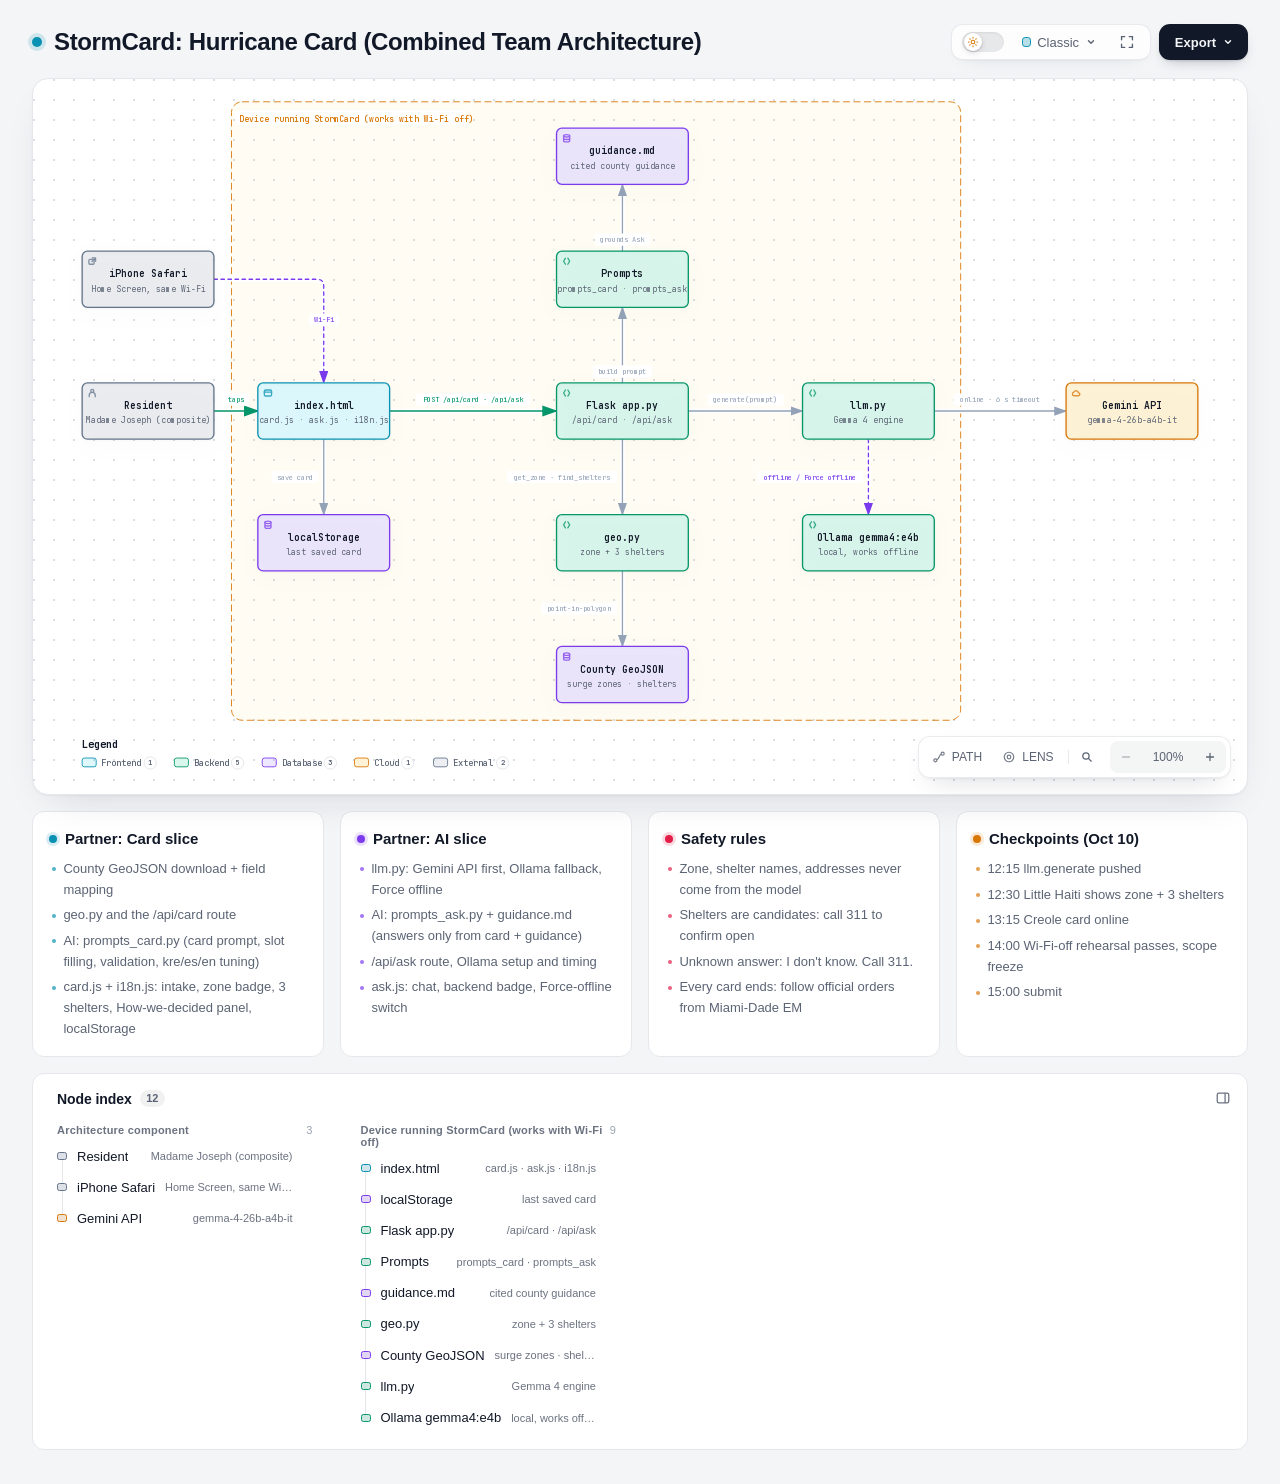
==== commit 69fad1a4: "docs: README + ARCHI updated to the current system (no hub framing), refreshed architecture diagram," ====
--- a/docs/architecture/stormcard-architecture.html
+++ b/docs/architecture/stormcard-architecture.html
@@ -5,7 +5,7 @@
   <meta name="viewport" content="width=device-width, initial-scale=1.0">
   <meta name="generator" content="archify 3.0.1">
   <meta name="archify-reader-contract" content="declared-wide-v1">
-  <title>StormCard: Community-Hub Hurricane Card (Combined Team Architecture) Diagram</title>
+  <title>StormCard: Hurricane Card (Combined Team Architecture) Diagram</title>
   <script>
     // Resolve the theme before first paint so light-preference users don't
     // see a dark flash. The toolbar script below re-applies with UI state.
@@ -4978,7 +4978,7 @@
            data-preset-badge-blueprint="BLUEPRINT / REV 01"
            data-preset-badge-editorial="EDITORIAL / FIELD NOTE">
         <div class="pulse-dot"></div>
-        <h1>StormCard: Community-Hub Hurricane Card (Combined Team Architecture)</h1>
+        <h1>StormCard: Hurricane Card (Combined Team Architecture)</h1>
       </div>
     </div>
 
@@ -4988,7 +4988,7 @@
     <div class="diagram-container" data-detail-level="read"
          data-preset-badge-editorial-plate="ARCHIFY / PLATE 04">
       <svg viewBox="0 0 1350 782" role="img" lang="en" aria-labelledby="archify-diagram-title archify-diagram-description" data-preset="classic" data-quality-profile="showcase" data-reader-fit="intrinsic-height" data-reader-min-text="7.5" data-reader-primary-text="14">
-        <title id="archify-diagram-title">StormCard: Community-Hub Hurricane Card (Combined Team Architecture)</title>
+        <title id="archify-diagram-title">StormCard: Hurricane Card (Combined Team Architecture)</title>
         <desc id="archify-diagram-description">An architecture diagram generated by Archify.</desc>
         <!-- Definitions -->
         <defs>
@@ -5013,7 +5013,7 @@
         <rect width="100%" height="100%" fill="url(#grid)" />
 
         <!-- Boundaries (behind everything) -->
-        <rect data-graph-role="structural-frame" data-composition-frame-kind="region" data-composition-frame-id="0" data-composition-frame-label="Community-hub laptop (runs with Wi-Fi off)" x="210" y="10" width="830" height="704" rx="12" class="c-region" stroke-width="1"/>
+        <rect data-graph-role="structural-frame" data-composition-frame-kind="region" data-composition-frame-id="0" data-composition-frame-label="Device running StormCard (works with Wi-Fi off)" x="210" y="10" width="830" height="704" rx="12" class="c-region" stroke-width="1"/>
 
         <!-- Connection paths (before components for correct z-order) -->
         <g data-graph-role="automatic-crossover" style="--step:0">
@@ -5062,14 +5062,14 @@
         </g>
 
         <!-- Components -->
-        <g id="node-volunteer" data-node-id="volunteer" data-node-label="Volunteer + Resident" tabindex="0" role="button" aria-label="Focus Volunteer + Resident, Madame Joseph (composite), Architecture component" aria-pressed="false" data-node-kind="external" data-node-sublabel="Madame Joseph (composite)" data-node-context="Architecture component">
-          <title>Volunteer + Resident · Madame Joseph (composite) · Architecture component</title>
+        <g id="node-volunteer" data-node-id="volunteer" data-node-label="Resident" tabindex="0" role="button" aria-label="Focus Resident, Madame Joseph (composite), Architecture component" aria-pressed="false" data-node-kind="external" data-node-sublabel="Madame Joseph (composite)" data-node-context="Architecture component">
+          <title>Resident · Madame Joseph (composite) · Architecture component</title>
           <rect x="40" y="330" width="150" height="64" rx="6" class="c-mask"/>
           <rect x="40" y="330" width="150" height="64" rx="6" class="c-external" stroke-width="1.5"/>
           <g aria-hidden="true" data-semantic-sigil="person" class="semantic-sigil s-external" transform="translate(46 336) scale(0.6875)">
             <circle cx="8" cy="4.5" r="2.5"/><path d="M3 14v-2a5 5 0 0 1 10 0v2"/>
           </g>
-          <text data-node-label="" data-detail-anchor="" x="115" y="360" class="t-primary" font-size="11" font-weight="600" text-anchor="middle">Volunteer + Resident</text>
+          <text data-node-label="" data-detail-anchor="" x="115" y="360" class="t-primary" font-size="11" font-weight="600" text-anchor="middle">Resident</text>
         <text data-detail="context" x="115" y="376" class="t-muted" font-size="9" text-anchor="middle">Madame Joseph (composite)</text>
         </g>
 
@@ -5085,8 +5085,8 @@
         <text data-detail="context" x="115" y="226" class="t-muted" font-size="9" text-anchor="middle">Home Screen, same Wi-Fi</text>
         </g>
 
-        <g id="node-ui" data-node-id="ui" data-node-label="index.html" tabindex="0" role="button" aria-label="Focus index.html, card.js · ask.js · i18n.js, Community-hub laptop (runs with Wi-Fi off)" aria-pressed="false" data-node-kind="frontend" data-node-sublabel="card.js · ask.js · i18n.js" data-node-tag="kre · es · en" data-node-context="Community-hub laptop (runs with Wi-Fi off)">
-          <title>index.html · card.js · ask.js · i18n.js · Community-hub laptop (runs with Wi-Fi off) · kre · es · en</title>
+        <g id="node-ui" data-node-id="ui" data-node-label="index.html" tabindex="0" role="button" aria-label="Focus index.html, card.js · ask.js · i18n.js, Device running StormCard (works with Wi-Fi off)" aria-pressed="false" data-node-kind="frontend" data-node-sublabel="card.js · ask.js · i18n.js" data-node-tag="kre · es · en" data-node-context="Device running StormCard (works with Wi-Fi off)">
+          <title>index.html · card.js · ask.js · i18n.js · Device running StormCard (works with Wi-Fi off) · kre · es · en</title>
           <rect x="240" y="330" width="150" height="64" rx="6" class="c-mask"/>
           <rect x="240" y="330" width="150" height="64" rx="6" class="c-frontend" stroke-width="1.5"/>
           <g aria-hidden="true" data-semantic-sigil="frontend" class="semantic-sigil s-frontend" transform="translate(246 336) scale(0.6875)">
@@ -5100,8 +5100,8 @@
         <text data-detail="fine" x="315" y="386" class="t-frontend" font-size="7" text-anchor="middle">kre · es · en</text>
         </g>
 
-        <g id="node-storage" data-node-id="storage" data-node-label="localStorage" tabindex="0" role="button" aria-label="Focus localStorage, last saved card, Community-hub laptop (runs with Wi-Fi off)" aria-pressed="false" data-node-kind="database" data-node-sublabel="last saved card" data-node-context="Community-hub laptop (runs with Wi-Fi off)">
-          <title>localStorage · last saved card · Community-hub laptop (runs with Wi-Fi off)</title>
+        <g id="node-storage" data-node-id="storage" data-node-label="localStorage" tabindex="0" role="button" aria-label="Focus localStorage, last saved card, Device running StormCard (works with Wi-Fi off)" aria-pressed="false" data-node-kind="database" data-node-sublabel="last saved card" data-node-context="Device running StormCard (works with Wi-Fi off)">
+          <title>localStorage · last saved card · Device running StormCard (works with Wi-Fi off)</title>
           <rect x="240" y="480" width="150" height="64" rx="6" class="c-mask"/>
           <rect x="240" y="480" width="150" height="64" rx="6" class="c-database" stroke-width="1.5"/>
           <g aria-hidden="true" data-semantic-sigil="database" class="semantic-sigil s-database" transform="translate(246 486) scale(0.6875)">
@@ -5112,8 +5112,8 @@
         <text data-detail="context" x="315" y="526" class="t-muted" font-size="9" text-anchor="middle">last saved card</text>
         </g>
 
-        <g id="node-app" data-node-id="app" data-node-label="Flask app.py" tabindex="0" role="button" aria-label="Focus Flask app.py, /api/card · /api/ask, Community-hub laptop (runs with Wi-Fi off)" aria-pressed="false" data-node-kind="backend" data-node-sublabel="/api/card · /api/ask" data-node-context="Community-hub laptop (runs with Wi-Fi off)">
-          <title>Flask app.py · /api/card · /api/ask · Community-hub laptop (runs with Wi-Fi off)</title>
+        <g id="node-app" data-node-id="app" data-node-label="Flask app.py" tabindex="0" role="button" aria-label="Focus Flask app.py, /api/card · /api/ask, Device running StormCard (works with Wi-Fi off)" aria-pressed="false" data-node-kind="backend" data-node-sublabel="/api/card · /api/ask" data-node-context="Device running StormCard (works with Wi-Fi off)">
+          <title>Flask app.py · /api/card · /api/ask · Device running StormCard (works with Wi-Fi off)</title>
           <rect x="580" y="330" width="150" height="64" rx="6" class="c-mask"/>
           <rect x="580" y="330" width="150" height="64" rx="6" class="c-backend" stroke-width="1.5"/>
           <g aria-hidden="true" data-semantic-sigil="backend" class="semantic-sigil s-backend" transform="translate(586 336) scale(0.6875)">
@@ -5123,8 +5123,8 @@
         <text data-detail="context" x="655" y="376" class="t-muted" font-size="9" text-anchor="middle">/api/card · /api/ask</text>
         </g>
 
-        <g id="node-prompts" data-node-id="prompts" data-node-label="Prompts" tabindex="0" role="button" aria-label="Focus Prompts, prompts_card · prompts_ask, Community-hub laptop (runs with Wi-Fi off)" aria-pressed="false" data-node-kind="backend" data-node-sublabel="prompts_card · prompts_ask" data-node-tag="facts filled by code" data-node-context="Community-hub laptop (runs with Wi-Fi off)">
-          <title>Prompts · prompts_card · prompts_ask · Community-hub laptop (runs with Wi-Fi off) · facts filled by code</title>
+        <g id="node-prompts" data-node-id="prompts" data-node-label="Prompts" tabindex="0" role="button" aria-label="Focus Prompts, prompts_card · prompts_ask, Device running StormCard (works with Wi-Fi off)" aria-pressed="false" data-node-kind="backend" data-node-sublabel="prompts_card · prompts_ask" data-node-tag="facts filled by code" data-node-context="Device running StormCard (works with Wi-Fi off)">
+          <title>Prompts · prompts_card · prompts_ask · Device running StormCard (works with Wi-Fi off) · facts filled by code</title>
           <rect x="580" y="180" width="150" height="64" rx="6" class="c-mask"/>
           <rect x="580" y="180" width="150" height="64" rx="6" class="c-backend" stroke-width="1.5"/>
           <g aria-hidden="true" data-semantic-sigil="backend" class="semantic-sigil s-backend" transform="translate(586 186) scale(0.6875)">
@@ -5135,8 +5135,8 @@
         <text data-detail="fine" x="655" y="236" class="t-backend" font-size="7" text-anchor="middle">facts filled by code</text>
         </g>
 
-        <g id="node-guidance" data-node-id="guidance" data-node-label="guidance.md" tabindex="0" role="button" aria-label="Focus guidance.md, cited county guidance, Community-hub laptop (runs with Wi-Fi off)" aria-pressed="false" data-node-kind="database" data-node-sublabel="cited county guidance" data-node-context="Community-hub laptop (runs with Wi-Fi off)">
-          <title>guidance.md · cited county guidance · Community-hub laptop (runs with Wi-Fi off)</title>
+        <g id="node-guidance" data-node-id="guidance" data-node-label="guidance.md" tabindex="0" role="button" aria-label="Focus guidance.md, cited county guidance, Device running StormCard (works with Wi-Fi off)" aria-pressed="false" data-node-kind="database" data-node-sublabel="cited county guidance" data-node-context="Device running StormCard (works with Wi-Fi off)">
+          <title>guidance.md · cited county guidance · Device running StormCard (works with Wi-Fi off)</title>
           <rect x="580" y="40" width="150" height="64" rx="6" class="c-mask"/>
           <rect x="580" y="40" width="150" height="64" rx="6" class="c-database" stroke-width="1.5"/>
           <g aria-hidden="true" data-semantic-sigil="database" class="semantic-sigil s-database" transform="translate(586 46) scale(0.6875)">
@@ -5147,8 +5147,8 @@
         <text data-detail="context" x="655" y="86" class="t-muted" font-size="9" text-anchor="middle">cited county guidance</text>
         </g>
 
-        <g id="node-geo" data-node-id="geo" data-node-label="geo.py" tabindex="0" role="button" aria-label="Focus geo.py, zone + 3 shelters, Community-hub laptop (runs with Wi-Fi off)" aria-pressed="false" data-node-kind="backend" data-node-sublabel="zone + 3 shelters" data-node-context="Community-hub laptop (runs with Wi-Fi off)">
-          <title>geo.py · zone + 3 shelters · Community-hub laptop (runs with Wi-Fi off)</title>
+        <g id="node-geo" data-node-id="geo" data-node-label="geo.py" tabindex="0" role="button" aria-label="Focus geo.py, zone + 3 shelters, Device running StormCard (works with Wi-Fi off)" aria-pressed="false" data-node-kind="backend" data-node-sublabel="zone + 3 shelters" data-node-context="Device running StormCard (works with Wi-Fi off)">
+          <title>geo.py · zone + 3 shelters · Device running StormCard (works with Wi-Fi off)</title>
           <rect x="580" y="480" width="150" height="64" rx="6" class="c-mask"/>
           <rect x="580" y="480" width="150" height="64" rx="6" class="c-backend" stroke-width="1.5"/>
           <g aria-hidden="true" data-semantic-sigil="backend" class="semantic-sigil s-backend" transform="translate(586 486) scale(0.6875)">
@@ -5158,8 +5158,8 @@
         <text data-detail="context" x="655" y="526" class="t-muted" font-size="9" text-anchor="middle">zone + 3 shelters</text>
         </g>
 
-        <g id="node-geojson" data-node-id="geojson" data-node-label="County GeoJSON" tabindex="0" role="button" aria-label="Focus County GeoJSON, surge zones · shelters, Community-hub laptop (runs with Wi-Fi off)" aria-pressed="false" data-node-kind="database" data-node-sublabel="surge zones · shelters" data-node-context="Community-hub laptop (runs with Wi-Fi off)">
-          <title>County GeoJSON · surge zones · shelters · Community-hub laptop (runs with Wi-Fi off)</title>
+        <g id="node-geojson" data-node-id="geojson" data-node-label="County GeoJSON" tabindex="0" role="button" aria-label="Focus County GeoJSON, surge zones · shelters, Device running StormCard (works with Wi-Fi off)" aria-pressed="false" data-node-kind="database" data-node-sublabel="surge zones · shelters" data-node-context="Device running StormCard (works with Wi-Fi off)">
+          <title>County GeoJSON · surge zones · shelters · Device running StormCard (works with Wi-Fi off)</title>
           <rect x="580" y="630" width="150" height="64" rx="6" class="c-mask"/>
           <rect x="580" y="630" width="150" height="64" rx="6" class="c-database" stroke-width="1.5"/>
           <g aria-hidden="true" data-semantic-sigil="database" class="semantic-sigil s-database" transform="translate(586 636) scale(0.6875)">
@@ -5170,8 +5170,8 @@
         <text data-detail="context" x="655" y="676" class="t-muted" font-size="9" text-anchor="middle">surge zones · shelters</text>
         </g>
 
-        <g id="node-llm" data-node-id="llm" data-node-label="llm.py" tabindex="0" role="button" aria-label="Focus llm.py, Gemma 4 engine, Community-hub laptop (runs with Wi-Fi off)" aria-pressed="false" data-node-kind="backend" data-node-sublabel="Gemma 4 engine" data-node-context="Community-hub laptop (runs with Wi-Fi off)">
-          <title>llm.py · Gemma 4 engine · Community-hub laptop (runs with Wi-Fi off)</title>
+        <g id="node-llm" data-node-id="llm" data-node-label="llm.py" tabindex="0" role="button" aria-label="Focus llm.py, Gemma 4 engine, Device running StormCard (works with Wi-Fi off)" aria-pressed="false" data-node-kind="backend" data-node-sublabel="Gemma 4 engine" data-node-context="Device running StormCard (works with Wi-Fi off)">
+          <title>llm.py · Gemma 4 engine · Device running StormCard (works with Wi-Fi off)</title>
           <rect x="860" y="330" width="150" height="64" rx="6" class="c-mask"/>
           <rect x="860" y="330" width="150" height="64" rx="6" class="c-backend" stroke-width="1.5"/>
           <g aria-hidden="true" data-semantic-sigil="backend" class="semantic-sigil s-backend" transform="translate(866 336) scale(0.6875)">
@@ -5181,8 +5181,8 @@
         <text data-detail="context" x="935" y="376" class="t-muted" font-size="9" text-anchor="middle">Gemma 4 engine</text>
         </g>
 
-        <g id="node-ollama" data-node-id="ollama" data-node-label="Ollama gemma4:e4b" tabindex="0" role="button" aria-label="Focus Ollama gemma4:e4b, local, works offline, Community-hub laptop (runs with Wi-Fi off)" aria-pressed="false" data-node-kind="backend" data-node-sublabel="local, works offline" data-node-tag="Open-Source prize" data-node-context="Community-hub laptop (runs with Wi-Fi off)">
-          <title>Ollama gemma4:e4b · local, works offline · Community-hub laptop (runs with Wi-Fi off) · Open-Source prize</title>
+        <g id="node-ollama" data-node-id="ollama" data-node-label="Ollama gemma4:e4b" tabindex="0" role="button" aria-label="Focus Ollama gemma4:e4b, local, works offline, Device running StormCard (works with Wi-Fi off)" aria-pressed="false" data-node-kind="backend" data-node-sublabel="local, works offline" data-node-tag="Open-Source prize" data-node-context="Device running StormCard (works with Wi-Fi off)">
+          <title>Ollama gemma4:e4b · local, works offline · Device running StormCard (works with Wi-Fi off) · Open-Source prize</title>
           <rect x="860" y="480" width="150" height="64" rx="6" class="c-mask"/>
           <rect x="860" y="480" width="150" height="64" rx="6" class="c-backend" stroke-width="1.5"/>
           <g aria-hidden="true" data-semantic-sigil="backend" class="semantic-sigil s-backend" transform="translate(866 486) scale(0.6875)">
@@ -5252,9 +5252,9 @@
         </g>
 
         <!-- Boundary labels (foreground masks keep routes out of titles) -->
-        <g data-graph-role="structural-frame-label" data-composition-frame-id="0" data-composition-frame-kind="region" data-composition-frame-label="Community-hub laptop (runs with Wi-Fi off)">
-          <rect data-graph-role="structural-frame-label-mask" x="214" y="20" width="236.79999999999998" height="16" rx="3" class="c-mask"/>
-          <text data-boundary-label="" x="218" y="33" class="t-cloud" font-size="9" font-weight="600">Community-hub laptop (runs with Wi-Fi off)</text>
+        <g data-graph-role="structural-frame-label" data-composition-frame-id="0" data-composition-frame-kind="region" data-composition-frame-label="Device running StormCard (works with Wi-Fi off)">
+          <rect data-graph-role="structural-frame-label-mask" x="214" y="20" width="263.79999999999995" height="16" rx="3" class="c-mask"/>
+          <text data-boundary-label="" x="218" y="33" class="t-cloud" font-size="9" font-weight="600">Device running StormCard (works with Wi-Fi off)</text>
         </g>
 
         <!-- Legend -->
